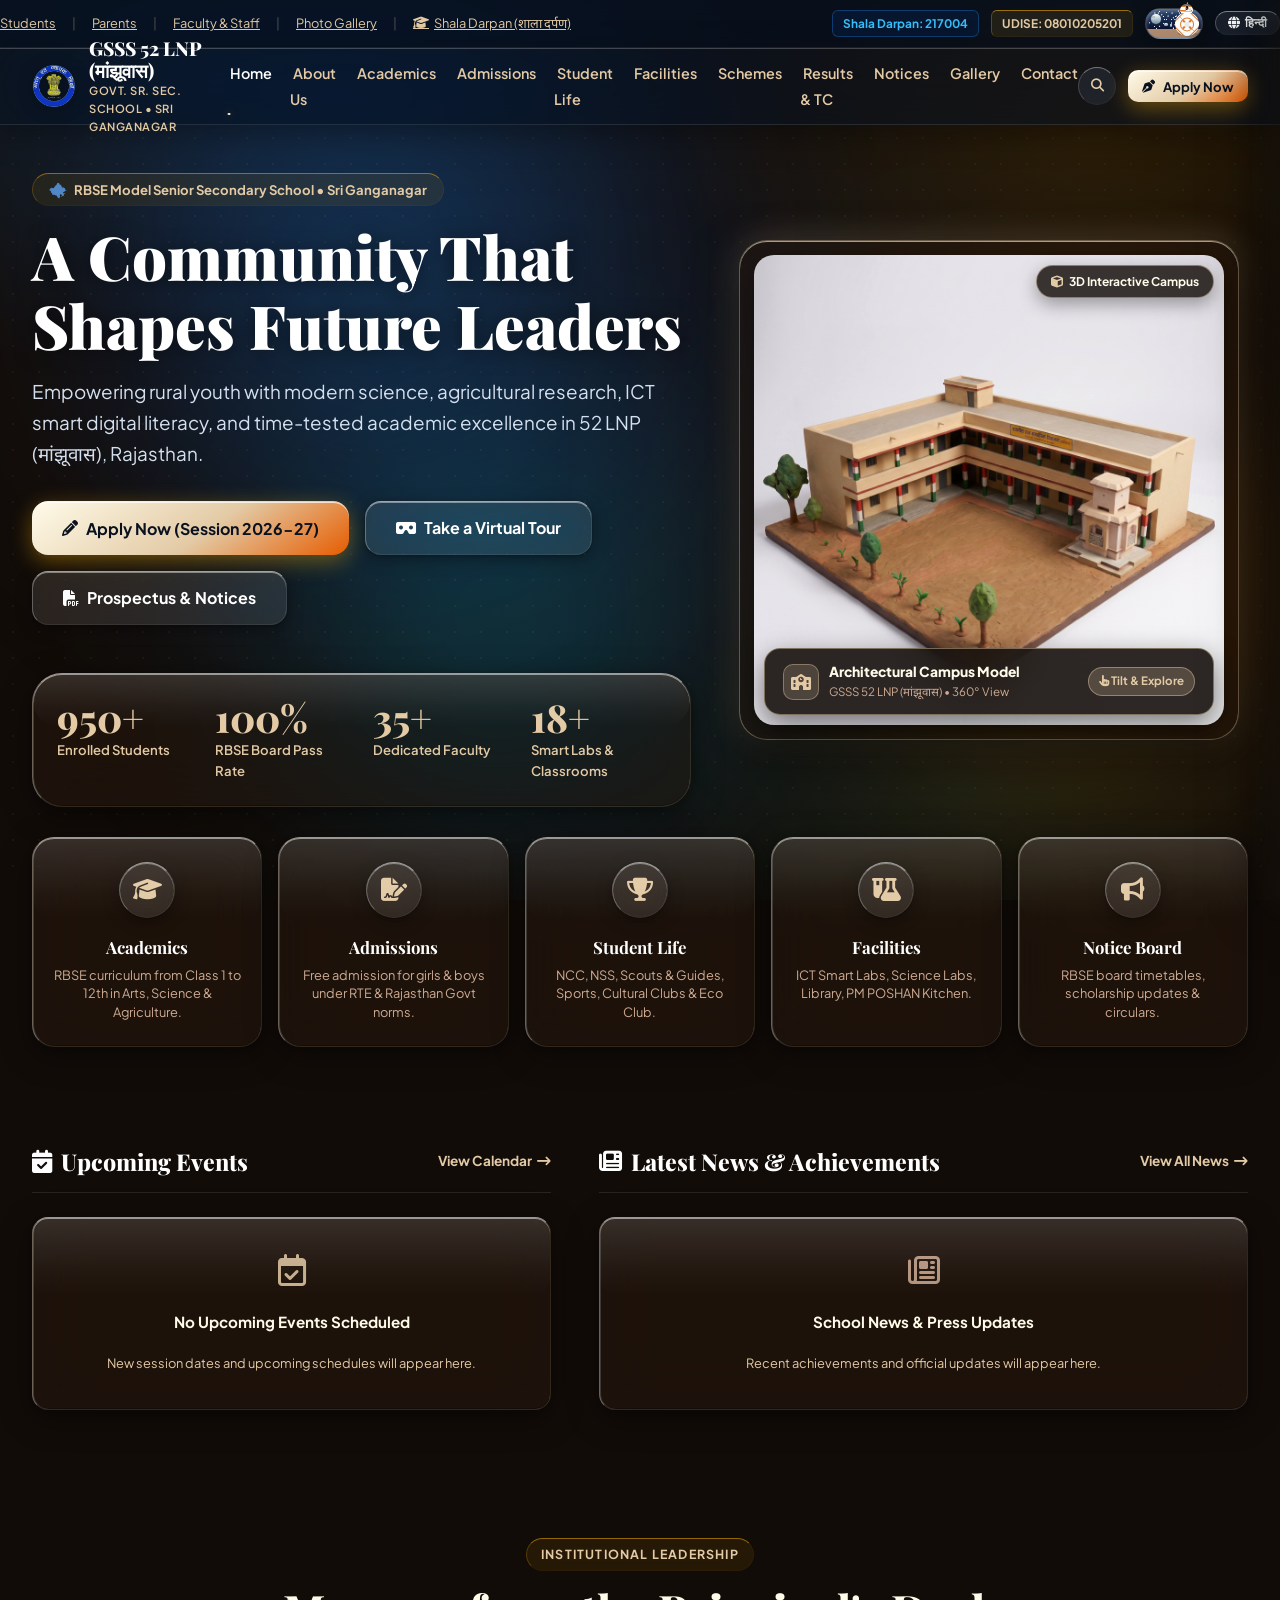
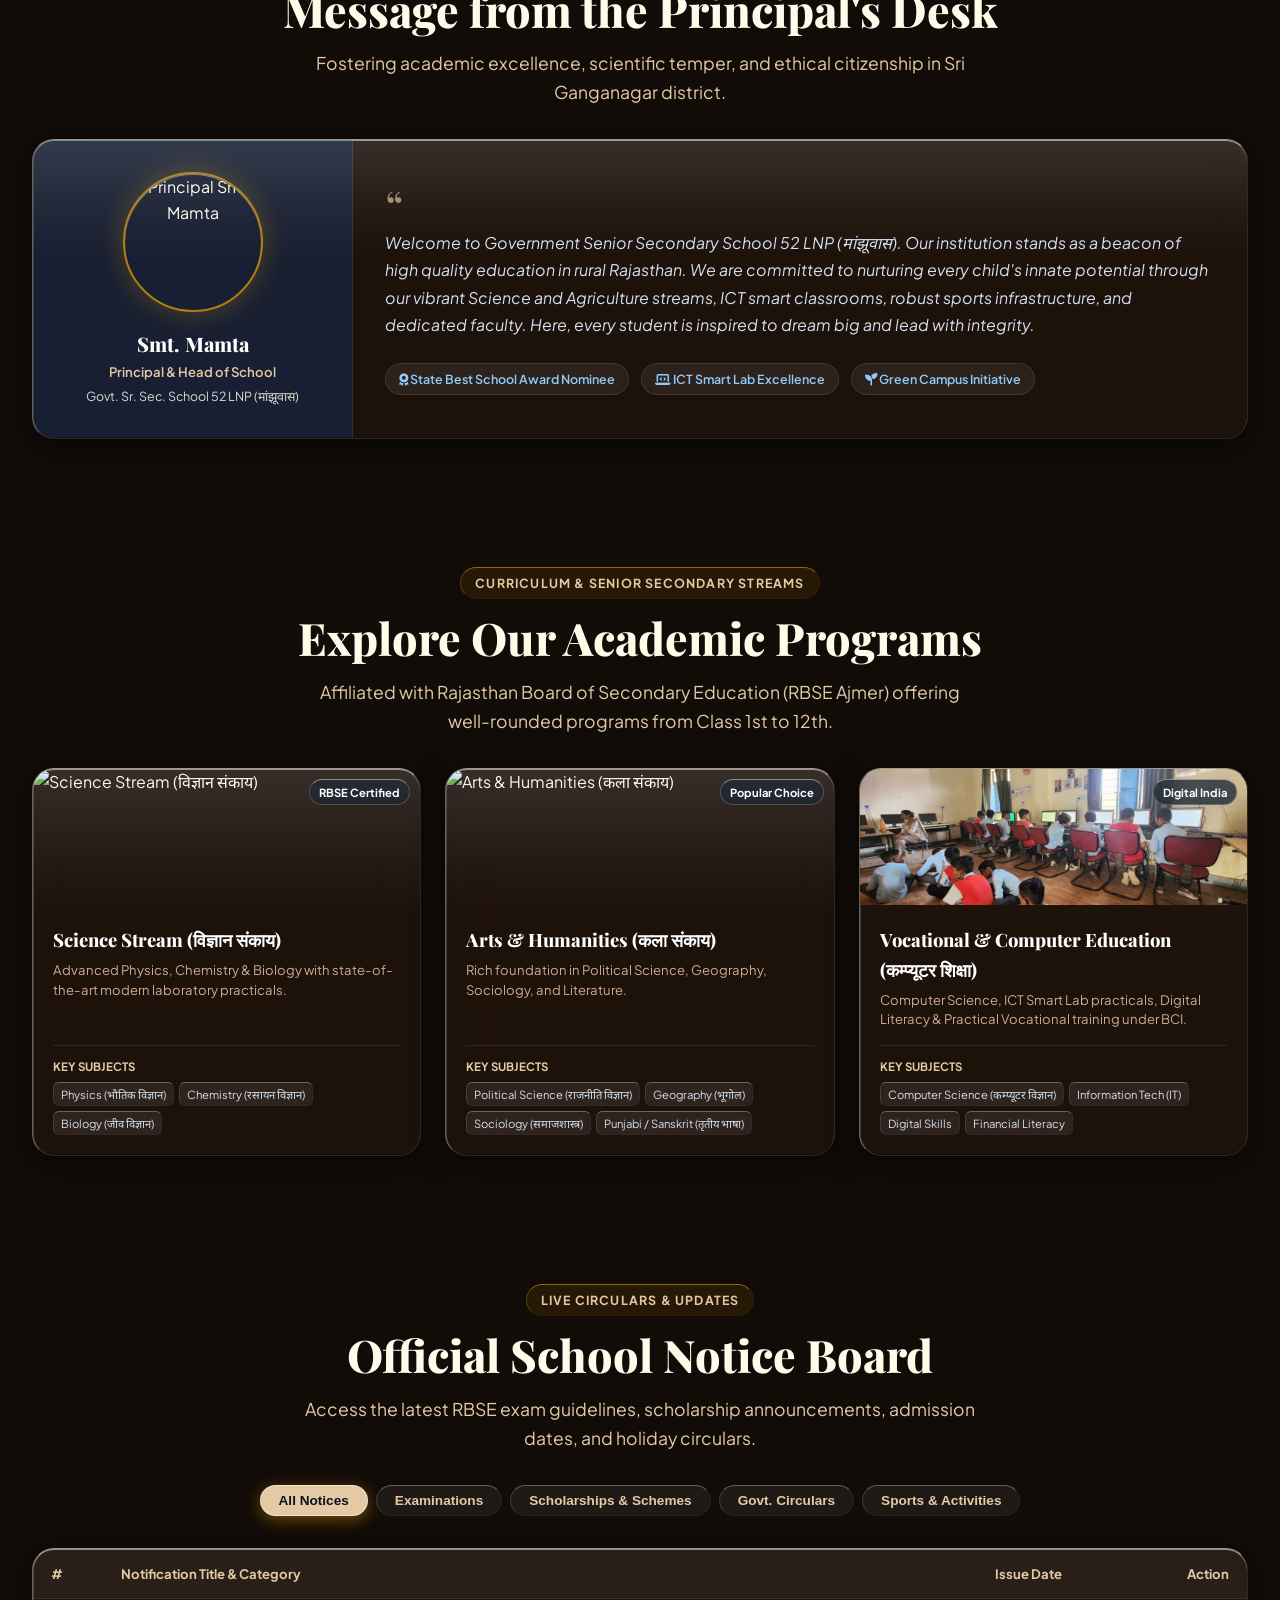
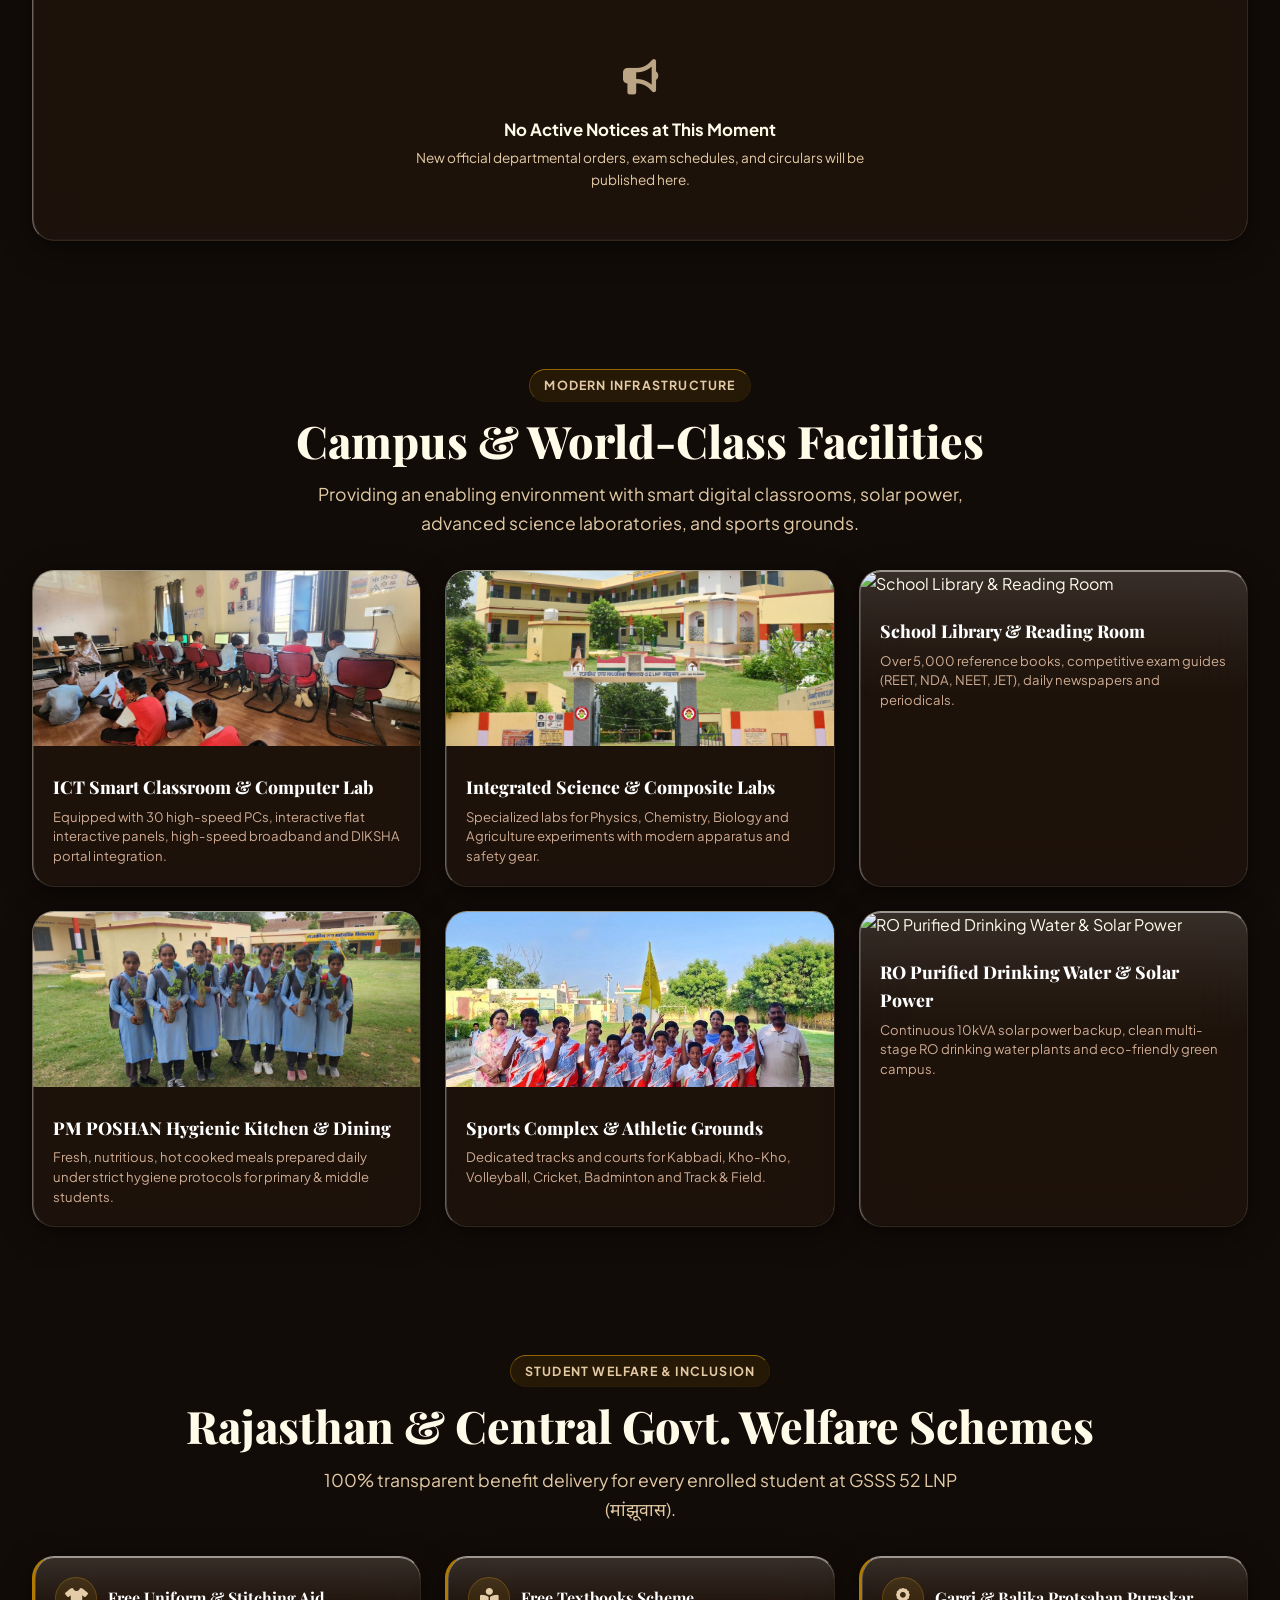
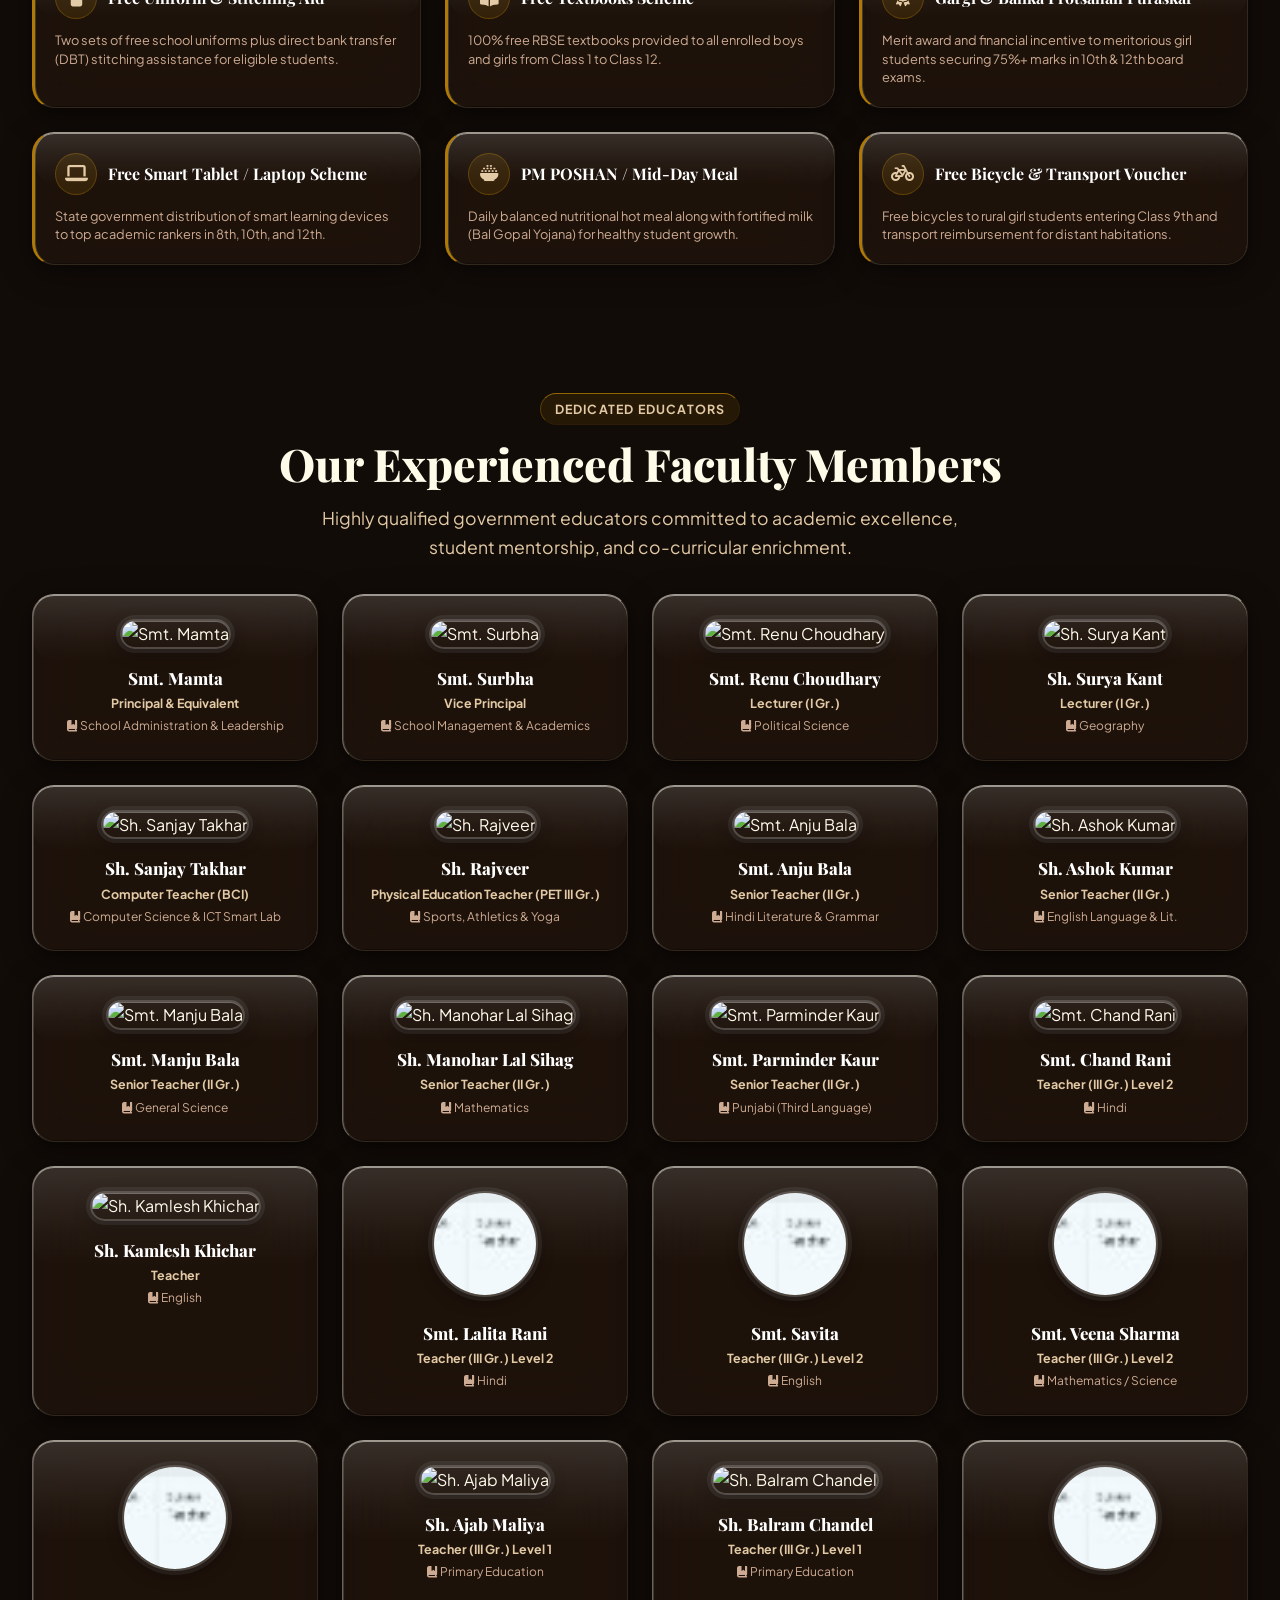
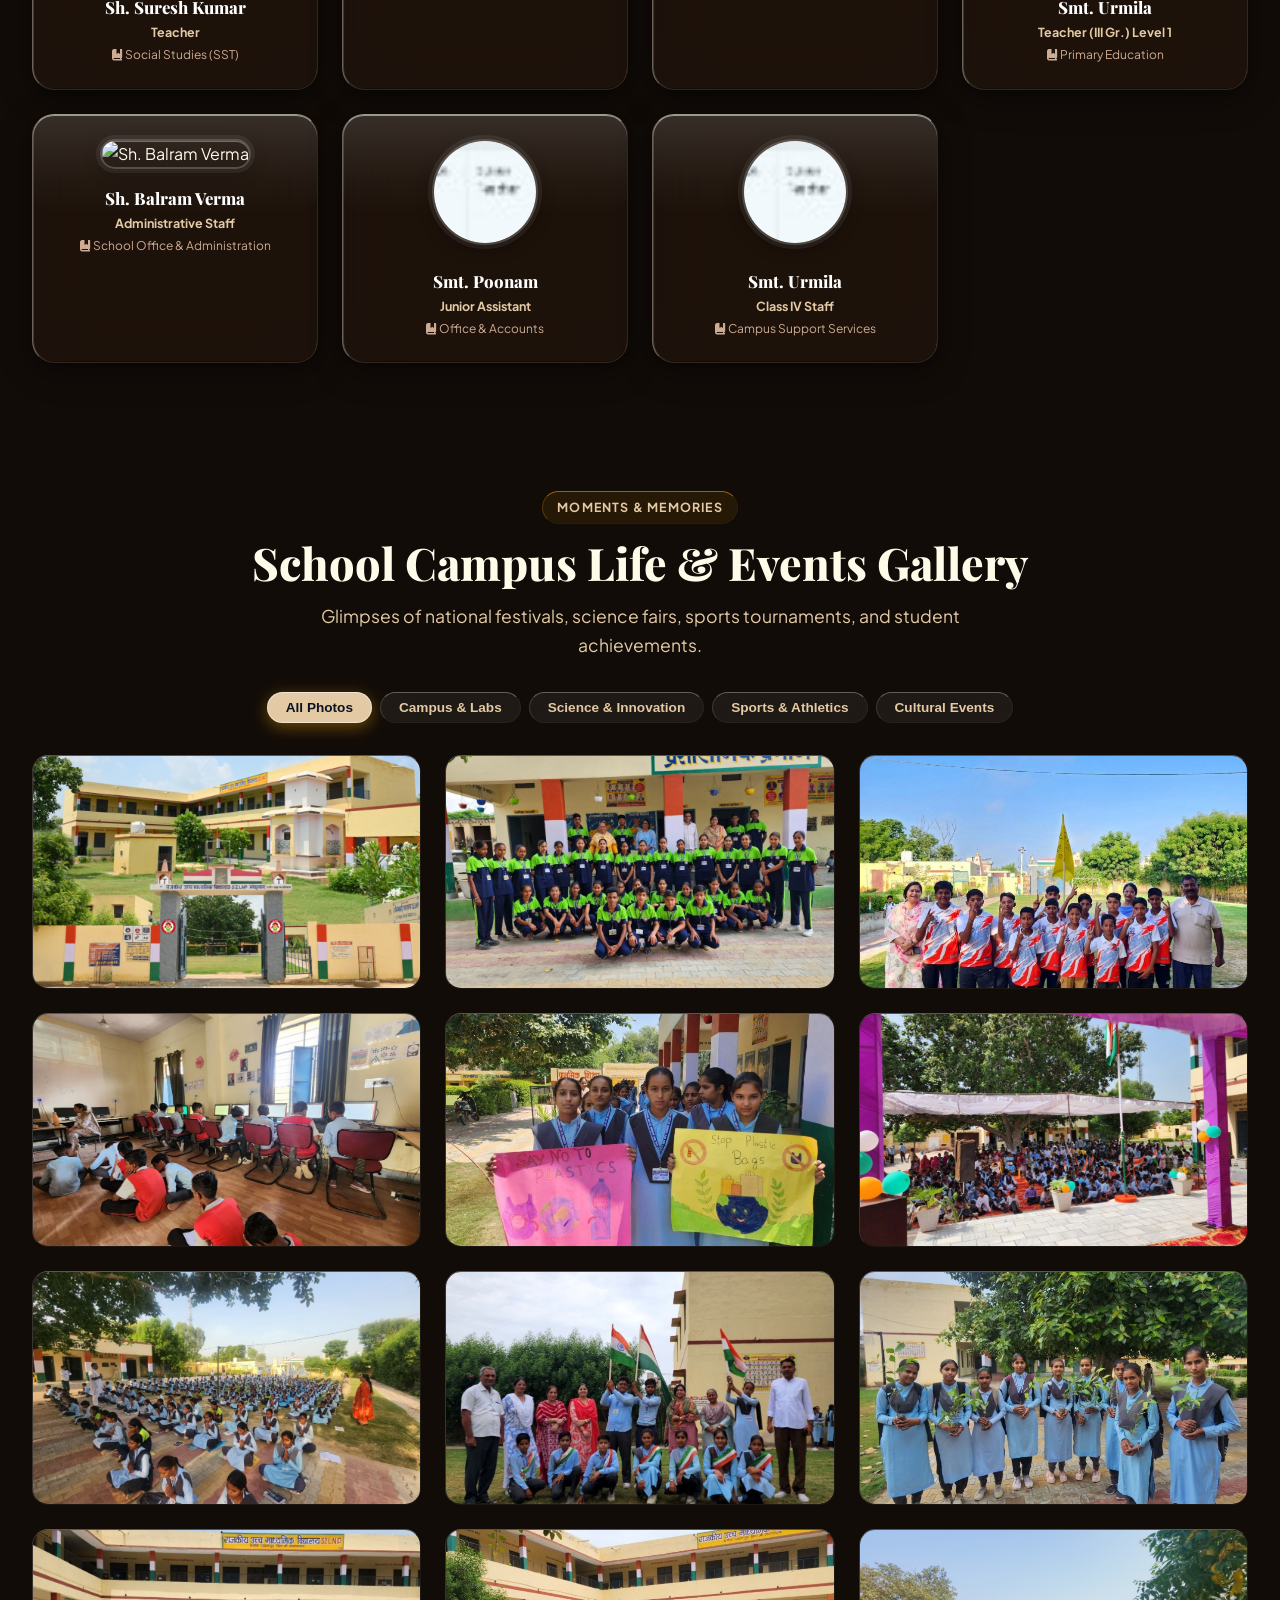
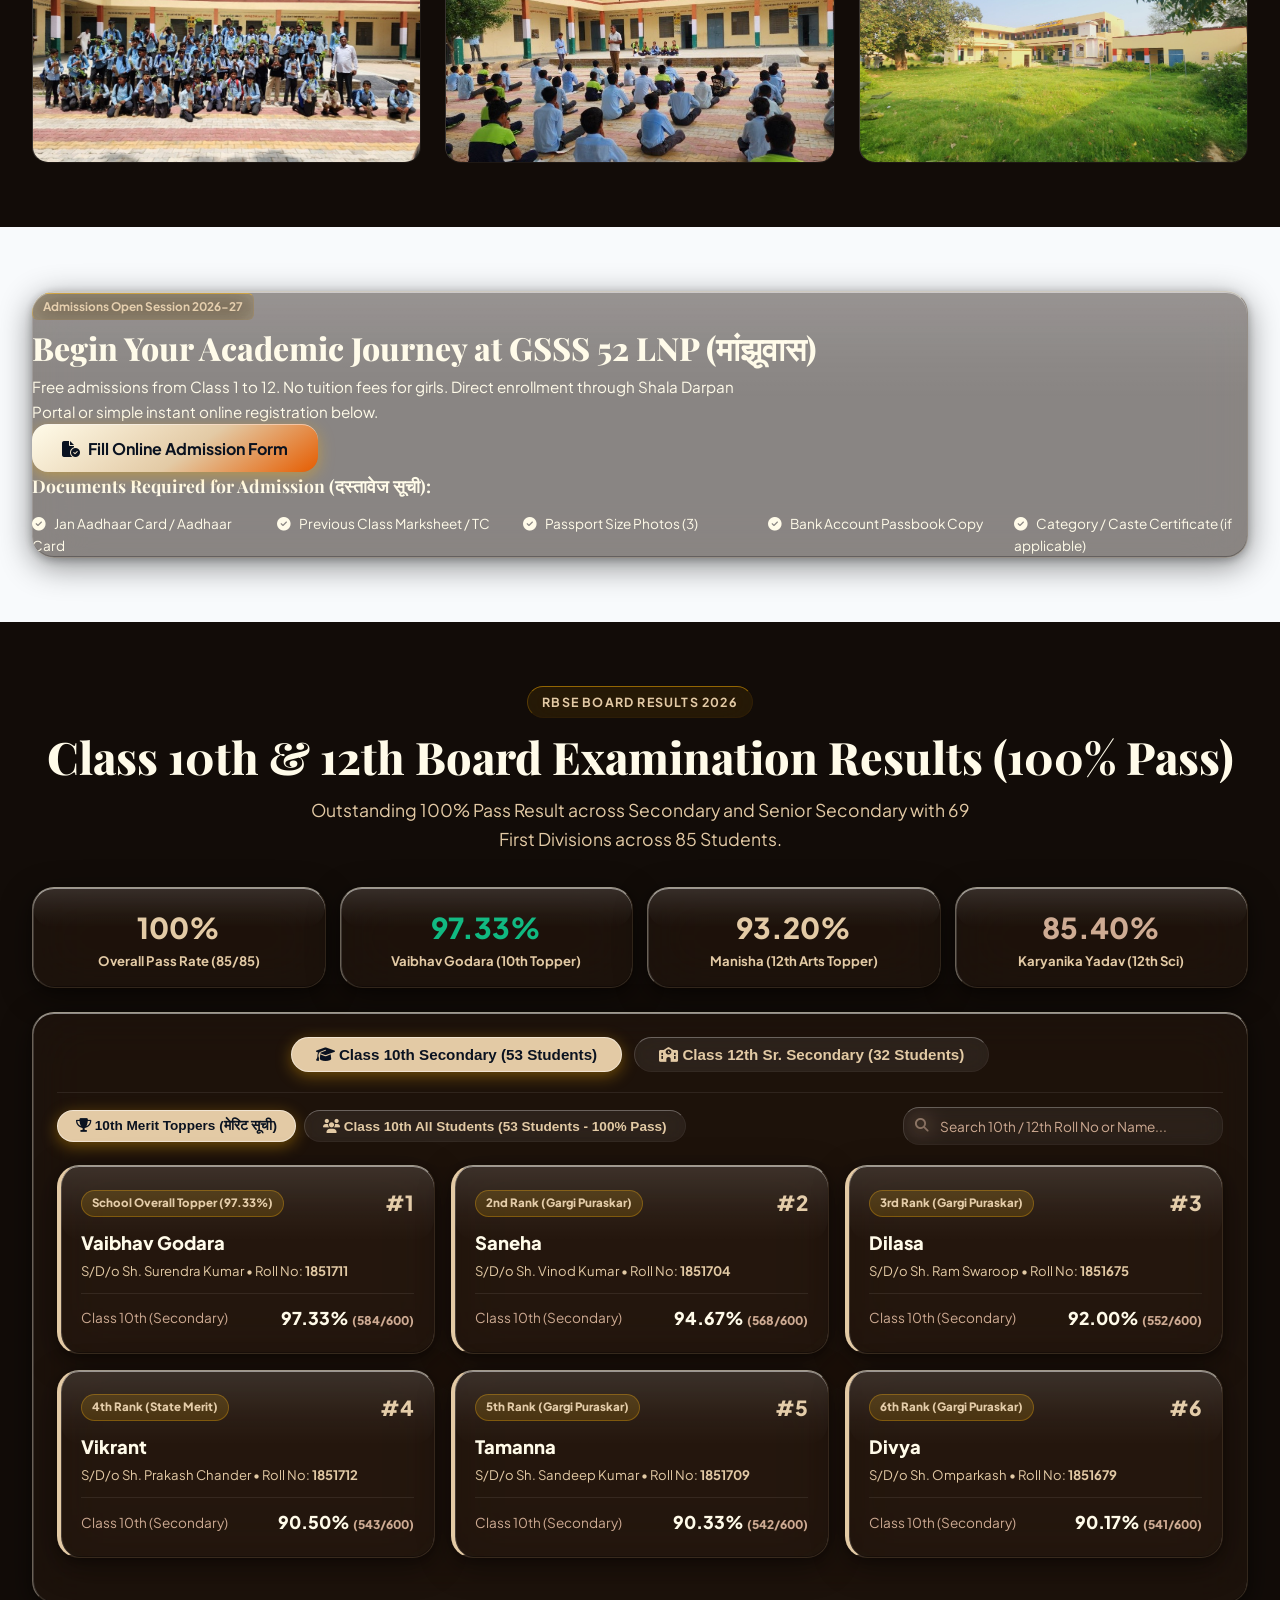
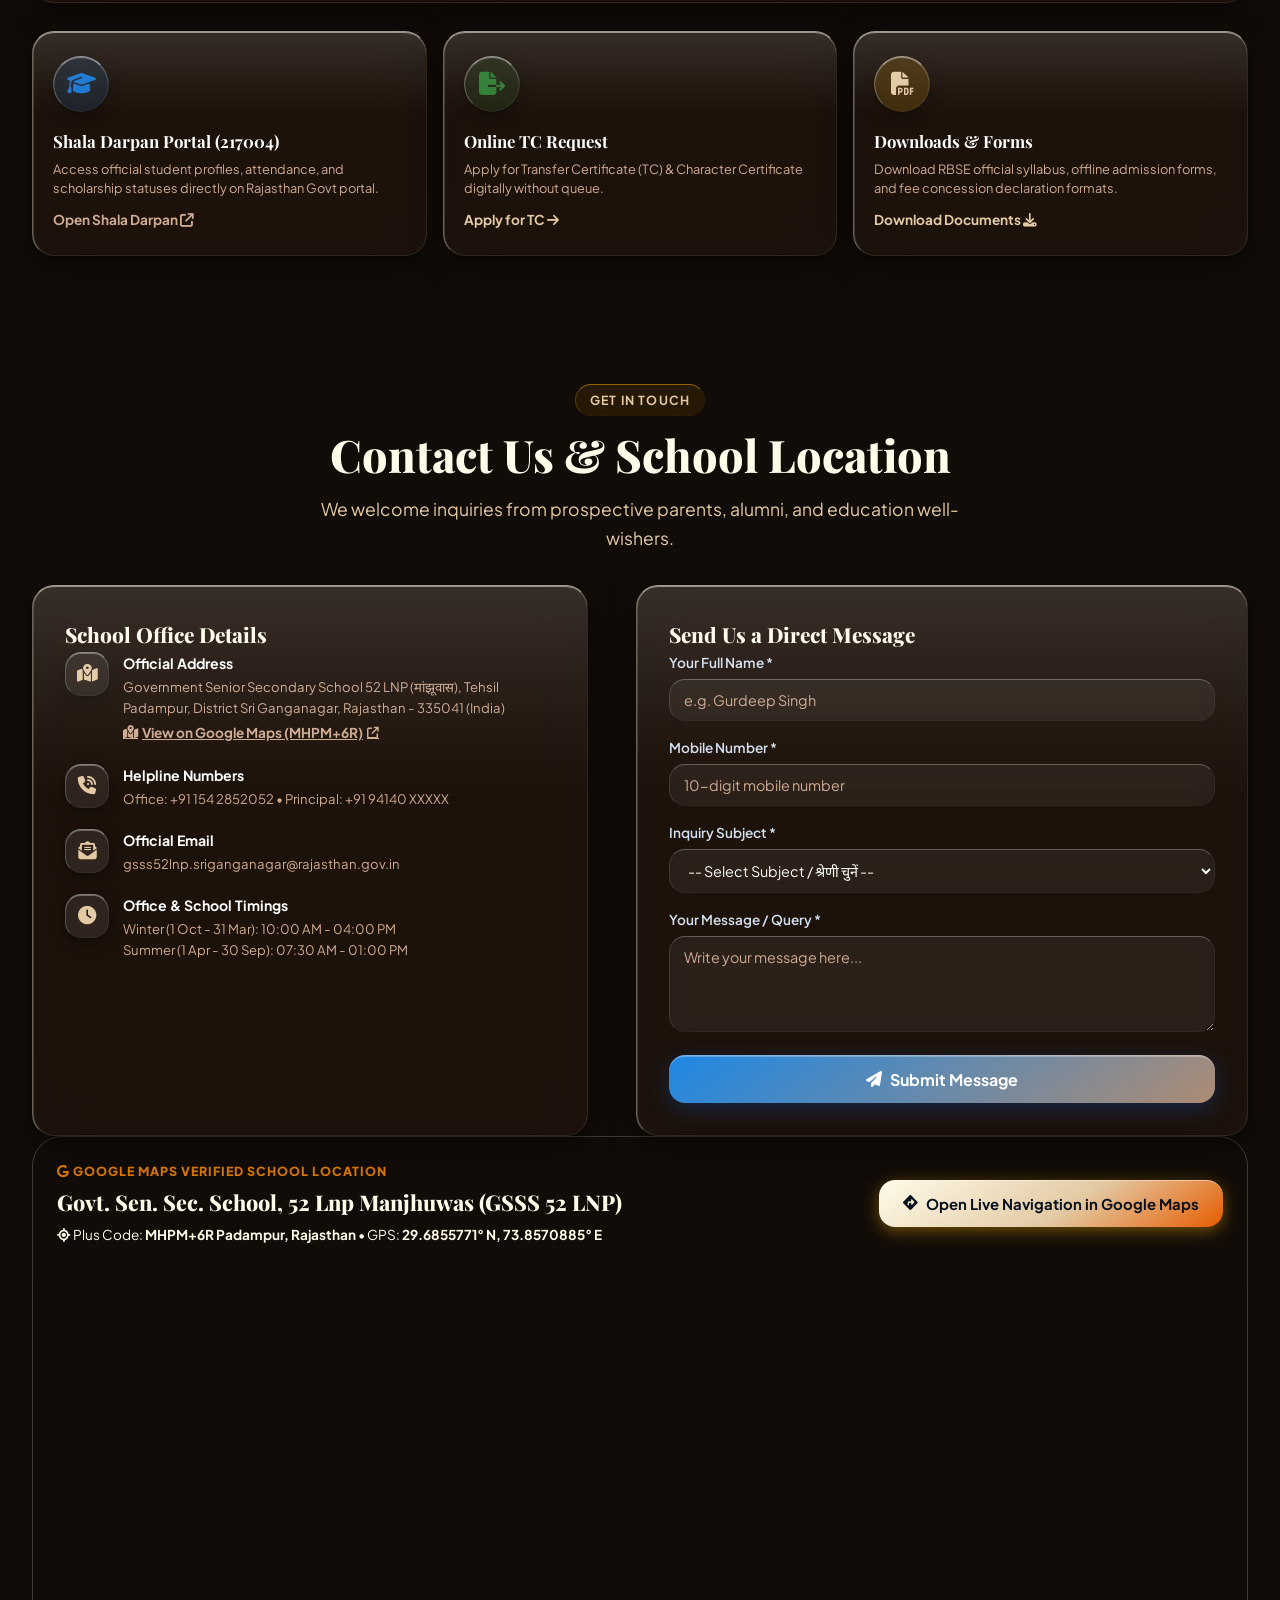
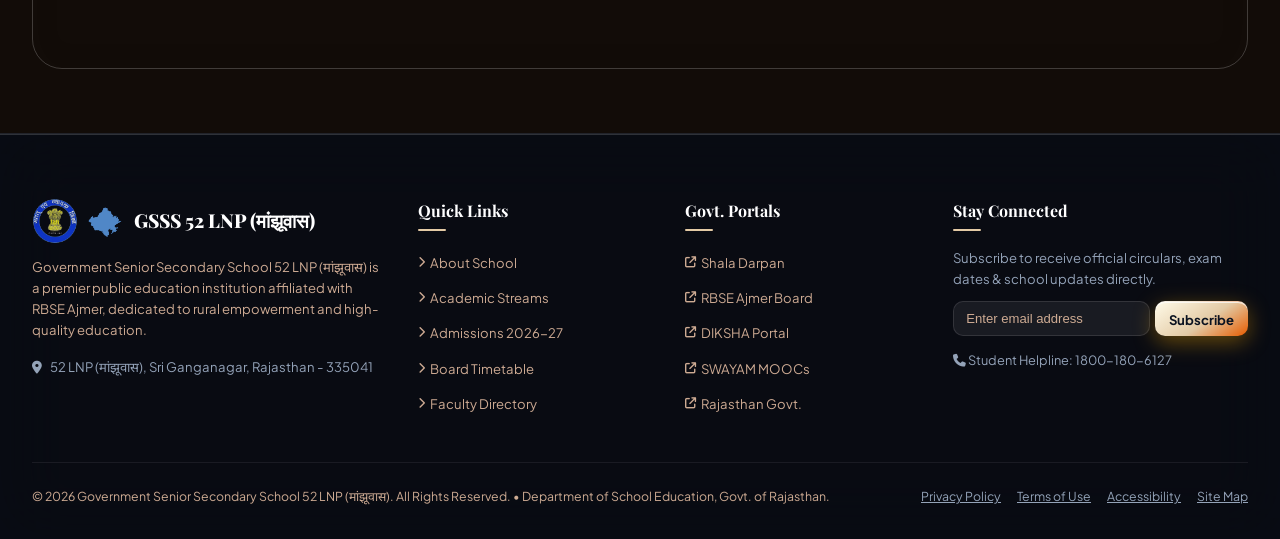
==== index.html @ 280670d8 "Fix mobile drawer menu: add full Apple liquid glass styling, icons for every section, smooth slide-o" ====
<!DOCTYPE html>
<html lang="en">
<head>
  <meta charset="UTF-8">
  <meta name="viewport" content="width=device-width, initial-scale=1.0, viewport-fit=cover">
  <meta name="theme-color" content="#07111F">
  <meta name="mobile-web-app-capable" content="yes">
  <meta name="apple-mobile-web-app-capable" content="yes">
  <meta name="apple-mobile-web-app-status-bar-style" content="black-translucent">
  <meta name="apple-mobile-web-app-title" content="GSSS 52 LNP">

  <title>Government Senior Secondary School 52 LNP (मांझूवास) | राजकीय उच्च माध्यमिक विद्यालय 52 एलएनपी</title>
  <meta name="description" content="Official Web Portal of Government Senior Secondary School (GSSS) 52 LNP (मांझूवास), Sri Ganganagar, Rajasthan. Affiliated with RBSE Ajmer. UDISE: 08010205201.">
  <meta name="theme-color" content="#0D47A1">
  <link rel="icon" type="image/png" href="assets/logo.png">

  <!-- Google Fonts: Playfair Display (Serif Headings), Inter, Cinzel & Noto Sans Devanagari -->
  <link rel="preconnect" href="https://fonts.googleapis.com">
  <link rel="preconnect" href="https://fonts.gstatic.com" crossorigin>
  <link href="https://fonts.googleapis.com/css2?family=Cinzel:wght@700;800;900&family=Inter:wght@400;500;600;700;800&family=Noto+Sans+Devanagari:wght@400;500;600;700;800&family=Playfair+Display:ital,wght@0,600;0,700;0,800;0,900;1,600&family=Plus+Jakarta+Sans:wght@500;600;700;800&display=swap" rel="stylesheet">

  <!-- FontAwesome Icons 6 -->
  <link rel="stylesheet" href="https://cdnjs.cloudflare.com/ajax/libs/font-awesome/6.5.1/css/all.min.css" integrity="sha512-DTOQO9RWCH3ppGqcWaEA1BIZOC6xxalwEsw9c2QQeAIftl+Vegovlnee1c9QX4TctnWMn13TZye+giMm8e2LwA==" crossorigin="anonymous" referrerpolicy="no-referrer" />

  <!-- Custom Stylesheet -->
  <link rel="stylesheet" href="css/styles.css">
</head>
<body>
  <!-- =========================================================================
       GLOBAL LIQUID GLOWING ORBS (Background Ambient Flow)
       ========================================================================= -->
  <div class="global-liquid-orbs">
    <div class="orb orb-primary"></div>
    <div class="orb orb-gold"></div>
    <div class="orb orb-emerald"></div>
  </div>

  <!-- =========================================================================
       0. PAGE PRELOADER (Uiverse.io by Nawsome)
       ========================================================================= -->
  <div class="preloader-overlay" id="pagePreloader">
    <svg class="pl" viewBox="0 0 160 160" width="160px" height="160px" xmlns="http://www.w3.org/2000/svg">
      <defs>
        <linearGradient id="pl-grad" x1="0" y1="0" x2="0" y2="1">
          <stop offset="0%" stop-color="#0D47A1" />
          <stop offset="100%" stop-color="#FFB300" />
        </linearGradient>
        <mask id="pl-mask">
          <rect x="0" y="0" width="160" height="160" fill="url(#pl-grad)" />
        </mask>
      </defs>
      <g fill="none" stroke-linecap="round" stroke-width="16">
        <g class="pl__ring-rotate">
          <circle class="pl__ring-stroke" cx="80" cy="80" r="72" stroke="#1565C0" stroke-dasharray="452.39 452.39" stroke-dashoffset="452" transform="rotate(-45,80,80)" />
        </g>
        <g stroke="#FFB300" mask="url(#pl-mask)">
          <circle class="pl__ring-stroke" cx="80" cy="80" r="72" stroke-dasharray="452.39 452.39" stroke-dashoffset="452" transform="rotate(-45,80,80)" />
        </g>
        <g class="pl__arrows" stroke="#FFD54F">
          <polyline points="24 80,40 80,40 64" />
          <polyline points="136 80,120 80,120 96" />
        </g>
        <g class="pl__ticks" stroke="#90CAF9" stroke-dasharray="12 12" stroke-dashoffset="-12">
          <line class="pl__tick" x1="80" y1="16" x2="80" y2="28" />
          <line class="pl__tick" x1="125.25" y1="34.75" x2="116.76" y2="43.24" />
          <line class="pl__tick" x1="144" y1="80" x2="132" y2="80" />
          <line class="pl__tick" x1="125.25" y1="125.25" x2="116.76" y2="116.76" />
          <line class="pl__tick" x1="80" y1="144" x2="80" y2="132" />
          <line class="pl__tick" x1="34.75" y1="125.25" x2="43.24" y2="116.76" />
          <line class="pl__tick" x1="16" y1="80" x2="28" y2="80" />
          <line class="pl__tick" x1="34.75" y1="34.75" x2="43.24" y2="43.24" />
        </g>
      </g>
    </svg>
    <div class="preloader-brand">
      <div class="preloader-title">Govt. Sr. Sec. School 52 LNP (मांझूवास)</div>
      <div class="preloader-subtitle">Inspire • Learn • Lead</div>
    </div>
  </div>


  <!-- =========================================================================
       1. TOP UTILITY BAR (Bilingual & Portals)
       ========================================================================= -->
  <header class="top-bar">
    <div class="container top-bar-inner">
      <div class="top-bar-links">
        <a href="#students" class="top-bar-link" data-i18n-en="Students" data-i18n-hi="विद्यार्थी">Students</a>
        <span style="opacity: 0.3;">|</span>
        <a href="#parents" class="top-bar-link" data-i18n-en="Parents" data-i18n-hi="अभिभावक">Parents</a>
        <span style="opacity: 0.3;">|</span>
        <a href="#faculty" class="top-bar-link" data-i18n-en="Faculty & Staff" data-i18n-hi="स्टाफ">Faculty & Staff</a>
        <span style="opacity: 0.3;">|</span>
        <a href="#gallery" class="top-bar-link" data-i18n-en="Photo Gallery" data-i18n-hi="गैलरी">Gallery</a>
        <span style="opacity: 0.3;">|</span>
        <a href="https://rajshaladarpan.rajasthan.gov.in" target="_blank" rel="noopener" class="top-bar-link" style="color: var(--color-accent);">
          <i class="fa-solid fa-graduation-cap"></i> Shala Darpan (शाला दर्पण)
        </a>
      </div>
      <div class="top-bar-right">
        <span class="badge-udise" style="background: rgba(13,71,161,0.15); border-color: rgba(25,118,210,0.4); color: #38BDF8;">Shala Darpan: 217004</span>
        <span class="badge-udise">UDISE: 08010205201</span>
                <!-- BB-8 Theme Toggle (Uiverse RTX Remastered) -->
        <label class="bb8-toggle" style="--toggle-size: 5.5px; vertical-align: middle;" title="BB-8 Theme Switcher (Day / Night)">
          <input class="bb8-toggle__checkbox" type="checkbox" id="themeToggleSwitch">
          <div class="bb8-toggle__container">
            <div class="bb8-toggle__scenery">
              <div class="bb8-toggle__star"></div>
              <div class="bb8-toggle__star"></div>
              <div class="bb8-toggle__star"></div>
              <div class="bb8-toggle__star"></div>
              <div class="bb8-toggle__star"></div>
              <div class="bb8-toggle__star"></div>
              <div class="bb8-toggle__star"></div>
              <div class="tatto-1"></div>
              <div class="tatto-2"></div>
              <div class="gomrassen"></div>
              <div class="hermes"></div>
              <div class="chenini"></div>
              <div class="bb8-toggle__cloud"></div>
              <div class="bb8-toggle__cloud"></div>
              <div class="bb8-toggle__cloud"></div>
            </div>
            <div class="bb8">
              <div class="bb8__head-container">
                <div class="bb8__antenna"></div>
                <div class="bb8__antenna"></div>
                <div class="bb8__head"></div>
              </div>
              <div class="bb8__body"></div>
            </div>
            <div class="artificial__hidden">
              <div class="bb8__shadow"></div>
            </div>
          </div>
        </label>
        <button id="langToggleBtn" class="lang-btn" title="Toggle Language (English / हिन्दी)">
          <i class="fa-solid fa-globe"></i>
          <span id="langToggleText">हिन्दी</span>
        </button>
      </div>
    </div>
  </header>

  <!-- =========================================================================
       2. MAIN NAVBAR (Logo, Navigation & CTA)
       ========================================================================= -->
  <nav class="main-navbar" id="mainNavbar">
    <div class="container navbar-inner">
      <!-- Brand Crest & Name -->
      <a href="#" class="brand-container">
        <img src="assets/logo.png" alt="Education Department Rajasthan Emblem" class="brand-logo" style="width: 44px; height: 44px; object-fit: contain; filter: drop-shadow(0 2px 8px rgba(0,0,0,0.3));">
        <div class="brand-text">
          <h1 data-i18n-en="GSSS 52 LNP (मांझूवास)" data-i18n-hi="रा.उ.मा.वि. 52 एलएनपी">GSSS 52 LNP (मांझूवास)</h1>
          <p data-i18n-en="Govt. Sr. Sec. School • Sri Ganganagar" data-i18n-hi="राजकीय उच्च माध्यमिक विद्यालय • श्रीगंगानगर">Govt. Sr. Sec. School • Sri Ganganagar</p>
        </div>
      </a>

      <!-- Desktop Nav Menu -->
      <ul class="nav-menu">
        <li><a href="#home" class="nav-link active" data-i18n-en="Home" data-i18n-hi="मुख्य पृष्ठ">Home</a></li>
        <li><a href="#about" class="nav-link" data-i18n-en="About Us" data-i18n-hi="परिचय">About Us</a></li>
        <li><a href="#academics" class="nav-link" data-i18n-en="Academics" data-i18n-hi="अकादमिक">Academics</a></li>
        <li><a href="#admissions" class="nav-link" data-i18n-en="Admissions" data-i18n-hi="प्रवेश">Admissions</a></li>
        <li><a href="#student-life" class="nav-link" data-i18n-en="Student Life" data-i18n-hi="विद्यार्थी जीवन">Student Life</a></li>
        <li><a href="#facilities" class="nav-link" data-i18n-en="Facilities" data-i18n-hi="सुविधाएं">Facilities</a></li>
        <li><a href="#schemes" class="nav-link" data-i18n-en="Schemes" data-i18n-hi="योजनाएं">Schemes</a></li>
        <li><a href="#results" class="nav-link" data-i18n-en="Results & TC" data-i18n-hi="परिणाम व टीसी">Results & TC</a></li>
        <li><a href="#notices" class="nav-link" data-i18n-en="Notices" data-i18n-hi="सूचनाएं">Notices</a></li>
        <li><a href="#gallery" class="nav-link" data-i18n-en="Gallery" data-i18n-hi="गैलरी">Gallery</a></li>
        <li><a href="#contact" class="nav-link" data-i18n-en="Contact" data-i18n-hi="संपर्क">Contact</a></li>
      </ul>

      <!-- Action Buttons -->
      <div class="nav-actions">
        <button id="searchTriggerBtn" class="search-trigger-btn" title="Search School Portal" aria-label="Search">
          <i class="fa-solid fa-magnifying-glass"></i>
        </button>
        <button class="btn btn-primary btn-sm open-admission-modal">
          <i class="fa-solid fa-pen-nib"></i>
          <span data-i18n-en="Apply Now" data-i18n-hi="ऑनलाइन प्रवेश">Apply Now</span>
        </button>
        <button class="mobile-toggle-btn" id="mobileMenuToggle" aria-label="Open Navigation Menu">
          <span></span>
          <span></span>
          <span></span>
        </button>
      </div>
    </div>
  </nav>

  <!-- Mobile Drawer -->
  <div class="mobile-drawer-overlay" id="mobileDrawerOverlay"></div>
  <aside class="mobile-drawer" id="mobileDrawer" aria-label="Mobile Navigation Menu">
    <div class="drawer-header">
      <div style="display: flex; align-items: center; gap: 10px;">
        <img src="assets/logo.png" alt="Education Department Rajasthan Emblem" style="width: 36px; height: 36px; object-fit: contain;">
        <div>
          <div style="font-weight: 800; font-size: 0.96rem; color: var(--color-primary-dark);" data-i18n-en="GSSS 52 LNP" data-i18n-hi="रा.उ.मा.वि. 52 एलएनपी">GSSS 52 LNP</div>
          <div style="font-size: 0.72rem; color: var(--brand-sky);" data-i18n-en="Model Sr. Sec. School" data-i18n-hi="मॉडल उच्च माध्यमिक विद्यालय">Model Sr. Sec. School</div>
        </div>
      </div>
      <button class="drawer-close-btn" id="closeDrawerBtn" aria-label="Close Drawer Menu">&times;</button>
    </div>

    <div class="drawer-menu">
      <a href="#home" class="drawer-link active">
        <i class="fa-solid fa-house"></i>
        <span data-i18n-en="Home" data-i18n-hi="मुख्य पृष्ठ">Home</span>
      </a>
      <a href="#about" class="drawer-link">
        <i class="fa-solid fa-school"></i>
        <span data-i18n-en="About School" data-i18n-hi="विद्यालय परिचय">About School</span>
      </a>
      <a href="#academics" class="drawer-link">
        <i class="fa-solid fa-graduation-cap"></i>
        <span data-i18n-en="Academics & Streams" data-i18n-hi="शैक्षणिक संकाय">Academics & Streams</span>
      </a>
      <a href="#admissions" class="drawer-link">
        <i class="fa-solid fa-file-signature"></i>
        <span data-i18n-en="Admissions 2026-27" data-i18n-hi="प्रवेश 2026-27">Admissions 2026-27</span>
      </a>
      <a href="#results" class="drawer-link">
        <i class="fa-solid fa-trophy"></i>
        <span data-i18n-en="10th & 12th Results" data-i18n-hi="10वीं व 12वीं परीक्षा परिणाम">10th & 12th Results</span>
      </a>
      <a href="#student-life" class="drawer-link">
        <i class="fa-solid fa-medal"></i>
        <span data-i18n-en="Student Life & Events" data-i18n-hi="खेलकूद व गतिविधियां">Student Life & Events</span>
      </a>
      <a href="#facilities" class="drawer-link">
        <i class="fa-solid fa-microchip"></i>
        <span data-i18n-en="Campus & Smart Labs" data-i18n-hi="परिसर व स्मार्ट लैब">Campus & Smart Labs</span>
      </a>
      <a href="#schemes" class="drawer-link">
        <i class="fa-solid fa-hands-holding-child"></i>
        <span data-i18n-en="Govt. Schemes & Welfare" data-i18n-hi="सरकारी योजनाएं">Govt. Schemes & Welfare</span>
      </a>
      <a href="#faculty" class="drawer-link">
        <i class="fa-solid fa-chalkboard-user"></i>
        <span data-i18n-en="Faculty Directory" data-i18n-hi="शिक्षक वृन्द">Faculty Directory</span>
      </a>
      <a href="#notices" class="drawer-link">
        <i class="fa-solid fa-bullhorn"></i>
        <span data-i18n-en="Notice Board & Circulars" data-i18n-hi="सूचना पट्ट">Notice Board & Circulars</span>
      </a>
      <a href="#gallery" class="drawer-link">
        <i class="fa-solid fa-images"></i>
        <span data-i18n-en="Photo Gallery" data-i18n-hi="छायाचित्र गैलरी">Photo Gallery</span>
      </a>
      <a href="#contact" class="drawer-link">
        <i class="fa-solid fa-map-location-dot"></i>
        <span data-i18n-en="Contact & Location" data-i18n-hi="संपर्क व पता">Contact & Location</span>
      </a>

      <div style="margin-top: 14px;">
        <button class="btn btn-primary w-100 open-admission-modal" style="width: 100%; box-shadow: 0 4px 16px rgba(173,139,115,0.4);">
          <i class="fa-solid fa-pencil me-1"></i>
          <span data-i18n-en="Online Admission Form" data-i18n-hi="ऑनलाइन प्रवेश फॉर्म">Online Admission Form</span>
        </button>
      </div>
    </div>

    <div class="drawer-footer">
      <div style="display: flex; gap: 8px;">
        <a href="tel:+911542852052" class="btn btn-secondary btn-sm" style="flex: 1; text-decoration: none;">
          <i class="fa-solid fa-phone me-1"></i> Call Office
        </a>
        <a href="https://rajshaladarpan.rajasthan.gov.in" target="_blank" rel="noopener" class="btn btn-secondary btn-sm" style="flex: 1; text-decoration: none;">
          <i class="fa-solid fa-graduation-cap me-1"></i> Shala Darpan
        </a>
      </div>
      <div style="font-size: 0.74rem; text-align: center; color: var(--text-muted);">
        Shala Darpan: <strong>217004</strong> • UDISE: <strong>08010205201</strong>
      </div>
    </div>
  </aside>

  <!-- =========================================================================
       3. HERO SECTION (Figma Style Hero Banner)
       ========================================================================= -->
  <section class="hero-section" id="home">
    <div class="hero-pattern"></div>
    <!-- Liquid Glass Floating Background Orbs -->
    <div class="liquid-orb-container">
      <div class="liquid-orb liquid-orb-1"></div>
      <div class="liquid-orb liquid-orb-2"></div>
      <div class="liquid-orb liquid-orb-3"></div>
    </div>

    <div class="container">
      <div class="hero-layout-grid">
        <!-- Left Column: Content & Actions -->
        <div class="hero-content">
          <div class="hero-badge liquid-glass">
            <img src="assets/rajasthan-map.png" alt="Rajasthan State" style="width: 18px; height: 18px; object-fit: contain; vertical-align: middle;">
            <span data-i18n-en="RBSE Model Senior Secondary School • Sri Ganganagar" data-i18n-hi="आरबीएसई मान्यता प्राप्त उत्कृष्ट आदर्श विद्यालय • श्रीगंगानगर">RBSE Model Senior Secondary School • Sri Ganganagar</span>
          </div>

          <h2 class="hero-title" data-i18n-en="A Community That Shapes Future Leaders" data-i18n-hi="भविष्य के निर्माताओं और राष्ट्र नायकों का निर्माण">
            A Community That Shapes Future Leaders
          </h2>

          <p class="hero-description" data-i18n-en="Empowering rural youth with modern science, agricultural research, ICT smart digital literacy, and time-tested academic excellence in 52 LNP (मांझूवास), Rajasthan." data-i18n-hi="ग्रामीण प्रतिभाओं को आधुनिक विज्ञान, कृषि अनुसंधान, आईसीटी डिजिटल तकनीक और उत्कृष्ट संस्कारों से सशक्त बनाने वाला अग्रणी राजकीय विद्यालय।">
            Empowering rural youth with modern science, agricultural research, ICT smart digital literacy, and time-tested academic excellence in 52 LNP (मांझूवास), Rajasthan.
          </p>

          <div class="hero-cta-group">
            <button class="btn btn-primary btn-lg open-admission-modal">
              <i class="fa-solid fa-pencil"></i>
              <span data-i18n-en="Apply Now (Session 2026-27)" data-i18n-hi="प्रवेश आवेदन 2026-27">Apply Now (Session 2026-27)</span>
            </button>
            <a href="#gallery" class="btn btn-secondary btn-lg">
              <i class="fa-solid fa-vr-cardboard"></i>
              <span data-i18n-en="Take a Virtual Tour" data-i18n-hi="परिसर भ्रमण">Take a Virtual Tour</span>
            </a>
            <a href="#notices" class="btn btn-secondary btn-lg">
              <i class="fa-solid fa-file-pdf"></i>
              <span data-i18n-en="Prospectus & Notices" data-i18n-hi="प्रॉस्पेक्टस व सूचनाएं">Prospectus & Notices</span>
            </a>
          </div>

          <!-- Hero Stats Strip -->
          <div class="stats-strip liquid-glass" id="statsContainer">
            <!-- Dynamically populated via data.js -->
          </div>
        </div>

        <!-- Right Column: 3D School Campus Architectural Model Showcase -->
        <div class="hero-model-container">
          <div class="hero-model-card" id="heroModelCard">
            <div class="model-shine-layer"></div>
            <div class="hero-model-tag">
              <i class="fa-solid fa-cube" style="color: var(--brand-gold);"></i>
              <span data-i18n-en="3D Interactive Campus" data-i18n-hi="3D स्कूल मॉडल">3D Interactive Campus</span>
            </div>
            <img 
              src="assets/images/campus/school-3d-model.jpg" 
              alt="GSSS 52 LNP Campus Architectural 3D Model" 
              class="hero-model-img"
              id="heroModelImg"
            >
            <div class="hero-model-badge">
              <div style="display: flex; align-items: center; gap: 10px;">
                <div style="width: 36px; height: 36px; border-radius: 10px; background: rgba(227,202,165,0.18); border: 1px solid rgba(227,202,165,0.4); display: flex; align-items: center; justify-content: center;">
                  <i class="fa-solid fa-school" style="color: var(--brand-gold); font-size: 1rem;"></i>
                </div>
                <div>
                  <div style="font-weight: 800; font-size: 0.86rem; color: #FFFBE9;" data-i18n-en="Architectural Campus Model" data-i18n-hi="विद्यालय भवन मॉडल">Architectural Campus Model</div>
                  <div style="font-size: 0.72rem; color: var(--brand-sky);" data-i18n-en="GSSS 52 LNP (मांझूवास) • 360° View" data-i18n-hi="रा.उ.मा.वि. 52 एलएनपी (मांझूवास)">GSSS 52 LNP (मांझूवास) • 360° View</div>
                </div>
              </div>
              <span style="font-size: 0.72rem; padding: 4px 10px; border-radius: 9999px; background: rgba(227,202,165,0.22); border: 1px solid rgba(227,202,165,0.45); color: var(--brand-gold); font-weight: 700;">
                <i class="fa-solid fa-hand-pointer me-1"></i> Tilt & Explore
              </span>
            </div>
          </div>
        </div>
      </div>
    </div>
  </section>

  <!-- =========================================================================
       4. QUICK ACCESS ACTION CARDS (Figma 5 Icon Cards)
       ========================================================================= -->
  <section class="quick-access-section">
    <div class="container">
      <div class="quick-cards-grid" id="quickCardsContainer">
        <!-- Dynamically rendered via data.js -->
      </div>
    </div>
  </section>

  <!-- =========================================================================
       5. UPCOMING EVENTS & LATEST NEWS (Figma Split Section)
       ========================================================================= -->
  <section class="events-news-section" id="student-life">
    <div class="container">
      <div class="events-news-grid">
        <!-- Events Column -->
        <div class="events-panel">
          <div class="panel-header">
            <h3 class="panel-title">
              <i class="fa-solid fa-calendar-check" style="color: var(--color-secondary);"></i>
              <span data-i18n-en="Upcoming Events" data-i18n-hi="आगामी कार्यक्रम">Upcoming Events</span>
            </h3>
            <a href="#notices" class="view-all-link">
              <span data-i18n-en="View Calendar" data-i18n-hi="कैलेंडर देखें">View Calendar</span>
              <i class="fa-solid fa-arrow-right-long"></i>
            </a>
          </div>
          <div class="events-list" id="eventsListContainer">
            <!-- Dynamically populated -->
          </div>
        </div>

        <!-- Latest News Column -->
        <div class="news-panel">
          <div class="panel-header">
            <h3 class="panel-title">
              <i class="fa-solid fa-newspaper" style="color: var(--color-primary);"></i>
              <span data-i18n-en="Latest News & Achievements" data-i18n-hi="ताज़ा समाचार व उपलब्धियां">Latest News & Achievements</span>
            </h3>
            <a href="#notices" class="view-all-link">
              <span data-i18n-en="View All News" data-i18n-hi="सभी समाचार">View All News</span>
              <i class="fa-solid fa-arrow-right-long"></i>
            </a>
          </div>
          <div class="news-list" id="newsListContainer">
            <!-- Dynamically populated -->
          </div>
        </div>
      </div>
    </div>
  </section>

  <!-- =========================================================================
       6. PRINCIPAL'S DESK & VISION
       ========================================================================= -->
  <section class="principal-section" id="about">
    <div class="container">
      <div class="text-center" style="margin-bottom: var(--space-8);">
        <div class="section-tag" data-i18n-en="Institutional Leadership" data-i18n-hi="विद्यालय नेतृत्व">Institutional Leadership</div>
        <h2 class="section-title" data-i18n-en="Message from the Principal's Desk" data-i18n-hi="प्रधानाचार्य संदेश">Message from the Principal's Desk</h2>
        <p class="section-subtitle" data-i18n-en="Fostering academic excellence, scientific temper, and ethical citizenship in Sri Ganganagar district." data-i18n-hi="श्रीगंगानगर अंचल में ज्ञान, विज्ञान और सुदृढ़ नैतिक मूल्यों का संवर्धन।">
          Fostering academic excellence, scientific temper, and ethical citizenship in Sri Ganganagar district.
        </p>
      </div>

      <div class="principal-card liquid-glass-card">
        <div class="principal-media">
          <img src="assets/images/faculty/mamta-principal.jpg" alt="Principal Smt. Mamta" class="principal-avatar" style="object-fit: cover; width: 140px; height: 140px;">
          <h3 class="principal-name" data-i18n-en="Smt. Mamta" data-i18n-hi="श्रीमती ममता">Smt. Mamta</h3>
          <div class="principal-title" data-i18n-en="Principal & Head of School" data-i18n-hi="प्रधानाचार्य एवं संस्था प्रधान">Principal & Head of School</div>
          <div style="font-size: 0.78rem; opacity: 0.85; margin-top: 4px;">Govt. Sr. Sec. School 52 LNP (मांझूवास)</div>
        </div>
        <div class="principal-content">
          <div class="quote-mark">“</div>
          <p class="principal-quote" data-i18n-en="Welcome to Government Senior Secondary School 52 LNP (मांझूवास). Our institution stands as a beacon of high quality education in rural Rajasthan. We are committed to nurturing every child's innate potential through our vibrant Science and Agriculture streams, ICT smart classrooms, robust sports infrastructure, and dedicated faculty. Here, every student is inspired to dream big and lead with integrity." data-i18n-hi="राजकीय उच्च माध्यमिक विद्यालय 52 एलएनपी में आपका हार्दिक स्वागत है। हमारा विद्यालय ग्रामीण राजस्थान में गुणवत्तापूर्ण शिक्षा का प्रकाश स्तंभ है। हम विज्ञान, कृषि व कला संकाय, आधुनिक आईसीटी स्मार्ट लैब और समृद्ध खेल परिसर के माध्यम से प्रत्येक छात्र के सर्वांगीण विकास हेतु कृतसंकल्पित हैं। यहाँ प्रत्येक विद्यार्थी को बड़े सपने देखने और राष्ट्र निर्माण में योगदान हेतु प्रेरित किया जाता है।">
            Welcome to Government Senior Secondary School 52 LNP (मांझूवास). Our institution stands as a beacon of high quality education in rural Rajasthan. We are committed to nurturing every child's innate potential through our vibrant Science and Agriculture streams, ICT smart classrooms, robust sports infrastructure, and dedicated faculty. Here, every student is inspired to dream big and lead with integrity.
          </p>
          <div class="principal-credentials">
            <span class="cred-pill"><i class="fa-solid fa-award me-1"></i> State Best School Award Nominee</span>
            <span class="cred-pill"><i class="fa-solid fa-laptop-code me-1"></i> ICT Smart Lab Excellence</span>
            <span class="cred-pill"><i class="fa-solid fa-seedling me-1"></i> Green Campus Initiative</span>
          </div>
        </div>
      </div>
    </div>
  </section>

  <!-- =========================================================================
       7. ACADEMIC STREAMS & PROGRAMS
       ========================================================================= -->
  <section class="academics-section" id="academics">
    <div class="container">
      <div class="text-center">
        <div class="section-tag" data-i18n-en="Curriculum & Senior Secondary Streams" data-i18n-hi="पाठ्यक्रम एवं संकाय">Curriculum & Senior Secondary Streams</div>
        <h2 class="section-title" data-i18n-en="Explore Our Academic Programs" data-i18n-hi="शैक्षणिक संकाय एवं विषय">Explore Our Academic Programs</h2>
        <p class="section-subtitle" data-i18n-en="Affiliated with Rajasthan Board of Secondary Education (RBSE Ajmer) offering well-rounded programs from Class 1st to 12th." data-i18n-hi="माध्यमिक शिक्षा बोर्ड राजस्थान (आरबीएसई अजमेर) से संबद्धता प्राप्त कक्षा 1 से 12वीं तक उत्कृष्ट संकाय।">
          Affiliated with Rajasthan Board of Secondary Education (RBSE Ajmer) offering well-rounded programs from Class 1st to 12th.
        </p>
      </div>

      <div class="streams-grid" id="streamsContainer">
        <!-- Dynamically rendered -->
      </div>
    </div>
  </section>

  <!-- =========================================================================
       8. NOTICE BOARD & CIRCULARS (Live Filterable Feed)
       ========================================================================= -->
  <section class="notice-section" id="notices">
    <div class="container">
      <div class="text-center">
        <div class="section-tag accent" data-i18n-en="Live Circulars & Updates" data-i18n-hi="विभागीय आदेश व सूचनाएं">Live Circulars & Updates</div>
        <h2 class="section-title" data-i18n-en="Official School Notice Board" data-i18n-hi="आधिकारिक सूचना पट्ट">Official School Notice Board</h2>
        <p class="section-subtitle" data-i18n-en="Access the latest RBSE exam guidelines, scholarship announcements, admission dates, and holiday circulars." data-i18n-hi="आरबीएसई परीक्षा दिशा-निर्देश, छात्रवृत्ति फॉर्म, प्रवेश तिथियां और अवकाश सम्बन्धी आधिकारिक सूचनाएं डाउनलोड करें।">
          Access the latest RBSE exam guidelines, scholarship announcements, admission dates, and holiday circulars.
        </p>
      </div>

      <!-- Filter Tabs -->
      <div class="notice-filter-tabs">
        <button class="filter-tab active" data-notice-filter="all" data-i18n-en="All Notices" data-i18n-hi="समस्त सूचनाएं">All Notices</button>
        <button class="filter-tab" data-notice-filter="exams" data-i18n-en="Examinations" data-i18n-hi="परीक्षाएं">Examinations</button>
        <button class="filter-tab" data-notice-filter="schemes" data-i18n-en="Scholarships & Schemes" data-i18n-hi="छात्रवृत्तियां">Scholarships & Schemes</button>
        <button class="filter-tab" data-notice-filter="circulars" data-i18n-en="Govt. Circulars" data-i18n-hi="परिपत्र">Govt. Circulars</button>
        <button class="filter-tab" data-notice-filter="sports" data-i18n-en="Sports & Activities" data-i18n-hi="खेलकूद">Sports & Activities</button>
      </div>

      <!-- Table Container -->
      <div class="notices-table-container">
        <table class="notices-table">
          <thead>
            <tr>
              <th style="width: 70px;">#</th>
              <th data-i18n-en="Notification Title & Category" data-i18n-hi="सूचना शीर्षक व श्रेणी">Notification Title & Category</th>
              <th data-i18n-en="Issue Date" data-i18n-hi="जारी तिथि" style="width: 140px;">Issue Date</th>
              <th data-i18n-en="Action" data-i18n-hi="डाउनलोड" style="width: 130px; text-align: right;">Action</th>
            </tr>
          </thead>
          <tbody id="noticesTableBody">
            <!-- Dynamically populated -->
          </tbody>
        </table>
      </div>
    </div>
  </section>

  <!-- =========================================================================
       9. CAMPUS & FACILITIES
       ========================================================================= -->
  <section class="facilities-section" id="facilities">
    <div class="container">
      <div class="text-center">
        <div class="section-tag" data-i18n-en="Modern Infrastructure" data-i18n-hi="आधुनिक संसाधन">Modern Infrastructure</div>
        <h2 class="section-title" data-i18n-en="Campus & World-Class Facilities" data-i18n-hi="परिसर एवं प्रयोगशाला सुविधाएं">Campus & World-Class Facilities</h2>
        <p class="section-subtitle" data-i18n-en="Providing an enabling environment with smart digital classrooms, solar power, advanced science laboratories, and sports grounds." data-i18n-hi="डिजिटल स्मार्ट क्लासरूम, सौर ऊर्जा बैकअप, सुसज्जित प्रयोगशालाएं और खुले खेल मैदान के साथ अनुकूल वातावरण।">
          Providing an enabling environment with smart digital classrooms, solar power, advanced science laboratories, and sports grounds.
        </p>
      </div>

      <div class="facilities-grid" id="facilitiesContainer">
        <!-- Dynamically rendered -->
      </div>
    </div>
  </section>

  <!-- =========================================================================
       10. GOVERNMENT WELFARE SCHEMES (PM POSHAN, Uniforms, Scholarships)
       ========================================================================= -->
  <section class="schemes-section" id="schemes">
    <div class="container">
      <div class="text-center">
        <div class="section-tag accent" data-i18n-en="Student Welfare & Inclusion" data-i18n-hi="विद्यार्थी कल्याण योजनाएं">Student Welfare & Inclusion</div>
        <h2 class="section-title" data-i18n-en="Rajasthan & Central Govt. Welfare Schemes" data-i18n-hi="राजस्थान सरकार व केंद्र प्रायोजित कल्याणकारी योजनाएं">Rajasthan & Central Govt. Welfare Schemes</h2>
        <p class="section-subtitle" data-i18n-en="100% transparent benefit delivery for every enrolled student at GSSS 52 LNP (मांझूवास)." data-i18n-hi="रा.उ.मा.वि. 52 एलएनपी में प्रत्येक विद्यार्थी को सभी सरकारी योजनाओं का पारदर्शी लाभ।">
          100% transparent benefit delivery for every enrolled student at GSSS 52 LNP (मांझूवास).
        </p>
      </div>

      <div class="schemes-grid" id="schemesContainer">
        <!-- Dynamically rendered -->
      </div>
    </div>
  </section>

  <!-- =========================================================================
       11. FACULTY DIRECTORY
       ========================================================================= -->
  <section class="faculty-section" id="faculty">
    <div class="container">
      <div class="text-center">
        <div class="section-tag" data-i18n-en="Dedicated Educators" data-i18n-hi="योग्य शिक्षक वृन्द">Dedicated Educators</div>
        <h2 class="section-title" data-i18n-en="Our Experienced Faculty Members" data-i18n-hi="हमारे अनुभवी शिक्षक एवं व्याख्याता">Our Experienced Faculty Members</h2>
        <p class="section-subtitle" data-i18n-en="Highly qualified government educators committed to academic excellence, student mentorship, and co-curricular enrichment." data-i18n-hi="उच्च योग्यता प्राप्त समर्पित शिक्षक जो विद्यार्थियों के उज्ज्वल भविष्य निर्माण हेतु निरंतर प्रयासरत हैं।">
          Highly qualified government educators committed to academic excellence, student mentorship, and co-curricular enrichment.
        </p>
      </div>

      <div class="faculty-grid" id="facultyContainer">
        <!-- Dynamically rendered -->
      </div>
    </div>
  </section>

  <!-- =========================================================================
       12. PHOTO GALLERY (Filterable)
       ========================================================================= -->
  <section class="gallery-section" id="gallery">
    <div class="container">
      <div class="text-center">
        <div class="section-tag" data-i18n-en="Moments & Memories" data-i18n-hi="छायाचित्र संकलन">Moments & Memories</div>
        <h2 class="section-title" data-i18n-en="School Campus Life & Events Gallery" data-i18n-hi="विद्यालय परिसर व गतिविधियों की झलकियां">School Campus Life & Events Gallery</h2>
        <p class="section-subtitle" data-i18n-en="Glimpses of national festivals, science fairs, sports tournaments, and student achievements." data-i18n-hi="राष्ट्रीय पर्व, विज्ञान मेले, खेलकूद प्रतियोगिताओं और सांस्कृतिक आयोजनों के जीवंत दृश्य।">
          Glimpses of national festivals, science fairs, sports tournaments, and student achievements.
        </p>
      </div>

      <div class="notice-filter-tabs">
        <button class="filter-tab active" data-gallery-filter="all" data-i18n-en="All Photos" data-i18n-hi="सभी छायाचित्र">All Photos</button>
        <button class="filter-tab" data-gallery-filter="campus" data-i18n-en="Campus & Labs" data-i18n-hi="परिसर व लैब">Campus & Labs</button>
        <button class="filter-tab" data-gallery-filter="science" data-i18n-en="Science & Innovation" data-i18n-hi="विज्ञान मेला">Science & Innovation</button>
        <button class="filter-tab" data-gallery-filter="sports" data-i18n-en="Sports & Athletics" data-i18n-hi="खेलकूद">Sports & Athletics</button>
        <button class="filter-tab" data-gallery-filter="cultural" data-i18n-en="Cultural Events" data-i18n-hi="सांस्कृतिक">Cultural Events</button>
      </div>

      <div class="gallery-grid" id="galleryContainer">
        <!-- Dynamically rendered -->
      </div>
    </div>
  </section>

  

  <!-- =========================================================================
       14. ADMISSIONS INFO & ONLINE APPLICATION BANNER
       ========================================================================= -->
  <section class="academics-section" id="admissions" style="background: #F8FAFC; border-top: 1px solid var(--color-border);">
    <div class="container">
      <div class="principal-card liquid-glass-card" style="grid-template-columns: 1fr; border-left: 6px solid var(--color-accent); padding: var(--space-8);">
        <div style="display: flex; flex-direction: column; md:flex-row; justify-content: space-between; align-items: start; gap: var(--space-6);">
          <div>
            <span class="badge-udise" style="margin-bottom: 8px; display: inline-block;">Admissions Open Session 2026-27</span>
            <h2 class="section-title" style="font-size: 2rem; margin-bottom: 8px;" data-i18n-en="Begin Your Academic Journey at GSSS 52 LNP (मांझूवास)" data-i18n-hi="रा.उ.मा.वि. 52 एलएनपी में प्रवेश लें">Begin Your Academic Journey at GSSS 52 LNP (मांझूवास)</h2>
            <p style="color: var(--color-text-muted); max-width: 720px; font-size: 0.95rem; line-height: 1.6;" data-i18n-en="Free admissions from Class 1 to 12. No tuition fees for girls. Direct enrollment through Shala Darpan Portal or simple instant online registration below." data-i18n-hi="कक्षा 1 से 12वीं तक निःशुल्क प्रवेश। बालिकाओं हेतु पूर्णतः निःशुल्क शिक्षा। शाला दर्पण पोर्टल अथवा नीचे दिए गए ऑनलाइन फॉर्म द्वारा तुरंत आवेदन करें।">
              Free admissions from Class 1 to 12. No tuition fees for girls. Direct enrollment through Shala Darpan Portal or simple instant online registration below.
            </p>
          </div>
          <div>
            <button class="btn btn-primary btn-lg open-admission-modal" style="box-shadow: 0 4px 16px rgba(255,179,0,0.4);">
              <i class="fa-solid fa-file-circle-check"></i>
              <span data-i18n-en="Fill Online Admission Form" data-i18n-hi="ऑनलाइन प्रवेश फॉर्म भरें">Fill Online Admission Form</span>
            </button>
          </div>
        </div>

        <hr style="margin: var(--space-6) 0; border: 0; border-top: 1px solid var(--color-border);">

        <!-- Required Documents Checklist -->
        <h4 style="font-family: var(--font-serif); font-size: 1.1rem; color: var(--color-primary-dark); margin-bottom: 12px;" data-i18n-en="Documents Required for Admission (दस्तावेज सूची):" data-i18n-hi="प्रवेश हेतु आवश्यक दस्तावेज सूची:">Documents Required for Admission:</h4>
        <div style="display: grid; grid-template-columns: repeat(auto-fit, minmax(200px, 1fr)); gap: 12px;">
          <div style="font-size: 0.85rem; color: var(--color-text-main);"><i class="fa-solid fa-circle-check" style="color: var(--color-success); margin-right: 6px;"></i> Jan Aadhaar Card / Aadhaar Card</div>
          <div style="font-size: 0.85rem; color: var(--color-text-main);"><i class="fa-solid fa-circle-check" style="color: var(--color-success); margin-right: 6px;"></i> Previous Class Marksheet / TC</div>
          <div style="font-size: 0.85rem; color: var(--color-text-main);"><i class="fa-solid fa-circle-check" style="color: var(--color-success); margin-right: 6px;"></i> Passport Size Photos (3)</div>
          <div style="font-size: 0.85rem; color: var(--color-text-main);"><i class="fa-solid fa-circle-check" style="color: var(--color-success); margin-right: 6px;"></i> Bank Account Passbook Copy</div>
          <div style="font-size: 0.85rem; color: var(--color-text-main);"><i class="fa-solid fa-circle-check" style="color: var(--color-success); margin-right: 6px;"></i> Category / Caste Certificate (if applicable)</div>
        </div>
      </div>
    </div>
  </section>

  
  <!-- =========================================================================
       NEW SECTION: RESULTS, TC & STUDENT PORTAL QUICK LINKS
       ========================================================================= -->
    <!-- =========================================================================
       ACADEMIC RESULTS & BOARD PERFORMANCE SHOWCASE 2026
       ========================================================================= -->
    <!-- =========================================================================
       ACADEMIC RESULTS & BOARD PERFORMANCE SHOWCASE 2026 (CLASS 10TH & 12TH)
       ========================================================================= -->
  <section class="notice-section" id="results">
    <div class="container">
      <div class="text-center">
        <div class="section-tag accent" data-i18n-en="RBSE Board Results 2026" data-i18n-hi="आरबीएसई बोर्ड परीक्षा परिणाम 2026">RBSE Board Results 2026</div>
        <h2 class="section-title" data-i18n-en="Class 10th & 12th Board Examination Results (100% Pass)" data-i18n-hi="कक्षा 10वीं व 12वीं बोर्ड परीक्षा परिणाम (100% उत्तीर्ण)">Class 10th & 12th Board Examination Results</h2>
        <p class="section-subtitle" data-i18n-en="Outstanding 100% Pass Result across Secondary and Senior Secondary with 69 First Divisions across 85 Students." data-i18n-hi="माध्यमिक व उच्च माध्यमिक बोर्ड परीक्षा में 100% शानदार परिणाम एवं 69 विद्यार्थियों द्वारा प्रथम श्रेणी प्राप्त।">
          Outstanding 100% Pass Result across Secondary and Senior Secondary with 69 First Divisions across 85 Students.
        </p>
      </div>

      <!-- Result Summary Cards -->
      <div style="display: grid; grid-template-columns: repeat(auto-fit, minmax(180px, 1fr)); gap: 14px; margin-bottom: 24px;">
        <div class="quick-card" style="padding: 16px; text-align: center;">
          <div style="font-size: 1.8rem; font-weight: 900; color: var(--brand-gold);">100%</div>
          <div style="font-size: 0.82rem; color: var(--text-secondary); font-weight: 700;">Overall Pass Rate (85/85)</div>
        </div>
        <div class="quick-card" style="padding: 16px; text-align: center;">
          <div style="font-size: 1.8rem; font-weight: 900; color: #10B981;">97.33%</div>
          <div style="font-size: 0.82rem; color: var(--text-secondary); font-weight: 700;">Vaibhav Godara (10th Topper)</div>
        </div>
        <div class="quick-card" style="padding: 16px; text-align: center;">
          <div style="font-size: 1.8rem; font-weight: 900; color: var(--brand-gold);">93.20%</div>
          <div style="font-size: 0.82rem; color: var(--text-secondary); font-weight: 700;">Manisha (12th Arts Topper)</div>
        </div>
        <div class="quick-card" style="padding: 16px; text-align: center;">
          <div style="font-size: 1.8rem; font-weight: 900; color: var(--brand-sky);">85.40%</div>
          <div style="font-size: 0.82rem; color: var(--text-secondary); font-weight: 700;">Karyanika Yadav (12th Sci)</div>
        </div>
      </div>

      <!-- Result Search & Filter Container -->
      <div class="notices-table-container liquid-glass-card" style="padding: 24px; margin-bottom: 28px;">
        
        <!-- Primary Class Switcher (10th vs 12th) -->
        <div style="display: flex; justify-content: center; margin-bottom: 20px; gap: 12px;">
          <button class="filter-tab class-tab-btn active" data-class="10th" onclick="switchResultClass('10th')" style="padding: 8px 24px; font-size: 0.95rem; font-weight: 800;">
            <i class="fa-solid fa-graduation-cap me-1"></i> Class 10th Secondary (53 Students)
          </button>
          <button class="filter-tab class-tab-btn" data-class="12th" onclick="switchResultClass('12th')" style="padding: 8px 24px; font-size: 0.95rem; font-weight: 800;">
            <i class="fa-solid fa-school me-1"></i> Class 12th Sr. Secondary (32 Students)
          </button>
        </div>

        <div style="display: flex; flex-wrap: wrap; justify-content: space-between; align-items: center; gap: 14px; margin-bottom: 20px; padding-top: 14px; border-top: 1px solid rgba(255,255,255,0.08);">
          <!-- Sub Tabs (Toppers / Streams) -->
          <div class="notice-filter-tabs" id="resultSubTabsContainer" style="margin-bottom: 0;">
            <!-- Rendered by results_controller.js -->
          </div>

          <!-- Live Roll Number Search Across 85 Students -->
          <div style="display: flex; align-items: center; gap: 8px; max-width: 320px; width: 100%;">
            <div style="position: relative; width: 100%;">
              <i class="fa-solid fa-magnifying-glass" style="position: absolute; left: 12px; top: 50%; transform: translateY(-50%); color: var(--text-muted); font-size: 0.85rem;"></i>
              <input type="text" class="form-input" placeholder="Search 10th / 12th Roll No or Name..." oninput="handleLiveResultSearch(this.value)" style="padding-left: 36px; font-size: 0.85rem; height: 38px;">
            </div>
          </div>
        </div>

        <!-- Dynamic Result Table Output -->
        <div id="boardResultTableContainer"></div>
      </div>

      <!-- Quick Services Grid (Shala Darpan / TC / Downloads) -->
      <div class="quick-cards-grid" style="grid-template-columns: repeat(auto-fit, minmax(260px, 1fr));">
        <!-- Link Card 1: Shala Darpan Portal -->
        <a href="https://rajshaladarpan.rajasthan.gov.in" target="_blank" rel="noopener" class="quick-card" style="text-align: left; align-items: flex-start; text-decoration: none;">
          <div class="quick-card-icon" style="background: rgba(25, 118, 210, 0.15); color: #1976D2;">
            <i class="fa-solid fa-graduation-cap"></i>
          </div>
          <h3 class="quick-card-title" data-i18n-en="Shala Darpan Portal (217004)" data-i18n-hi="शाला दर्पण पोर्टल (217004)">Shala Darpan Portal (217004)</h3>
          <p class="quick-card-desc" data-i18n-en="Access official student profiles, attendance, and scholarship statuses directly on Rajasthan Govt portal." data-i18n-hi="राजस्थान सरकार शाला दर्पण पोर्टल पर विद्यार्थी प्रोफाइल, उपस्थिति व छात्रवृत्ति विवरण देखें।">Access official student profiles, attendance, and scholarship statuses directly on Rajasthan Govt portal.</p>
          <span style="margin-top: 12px; font-weight: 700; color: var(--brand-sky); font-size: 0.85rem;">
            <span data-i18n-en="Open Shala Darpan" data-i18n-hi="पोर्टल खोलें">Open Shala Darpan</span> <i class="fa-solid fa-arrow-up-right-from-square ms-1"></i>
          </span>
        </a>

        <!-- Link Card 2: Online TC Application -->
        <div class="quick-card" onclick="openPortalModal('tc')" style="text-align: left; align-items: flex-start; cursor: pointer;">
          <div class="quick-card-icon" style="background: rgba(46, 125, 50, 0.15); color: #2E7D32;">
            <i class="fa-solid fa-file-export"></i>
          </div>
          <h3 class="quick-card-title" data-i18n-en="Online TC Request" data-i18n-hi="ऑनलाइन टीसी आवेदन">Online TC Request</h3>
          <p class="quick-card-desc" data-i18n-en="Apply for Transfer Certificate (TC) & Character Certificate digitally without queue." data-i18n-hi="स्थानांतरण प्रमाण पत्र (TC) व चरित्र प्रमाण पत्र हेतु डिजिटल आवेदन।">Apply for Transfer Certificate (TC) & Character Certificate digitally without queue.</p>
          <span style="margin-top: 12px; font-weight: 700; color: var(--brand-gold); font-size: 0.85rem;">
            <span data-i18n-en="Apply for TC" data-i18n-hi="टीसी हेतु आवेदन करें">Apply for TC</span> <i class="fa-solid fa-arrow-right ms-1"></i>
          </span>
        </div>

        <!-- Link Card 3: Download Syllabus & Forms -->
        <div class="quick-card" onclick="openPortalModal('downloads')" style="text-align: left; align-items: flex-start; cursor: pointer;">
          <div class="quick-card-icon" style="background: rgba(255, 179, 0, 0.15); color: var(--brand-gold);">
            <i class="fa-solid fa-file-pdf"></i>
          </div>
          <h3 class="quick-card-title" data-i18n-en="Downloads & Forms" data-i18n-hi="प्रपत्र व पाठ्यक्रम डाउनलोड">Downloads & Forms</h3>
          <p class="quick-card-desc" data-i18n-en="Download RBSE official syllabus, offline admission forms, and fee concession declaration formats." data-i18n-hi="आरबीएसई पाठ्यक्रम, ऑफलाइन प्रवेश फॉर्म एवं शुल्क मुक्ति प्रपत्र डाउनलोड करें।">Download RBSE official syllabus, offline admission forms, and fee concession declaration formats.</p>
          <span style="margin-top: 12px; font-weight: 700; color: var(--brand-gold); font-size: 0.85rem;">
            <span data-i18n-en="Download Documents" data-i18n-hi="दस्तावेज डाउनलोड करें">Download Documents</span> <i class="fa-solid fa-download ms-1"></i>
          </span>
        </div>
      </div>
    </div>
  </section>

  <!-- =========================================================================
       15. CONTACT & LOCATION SECTION
       ========================================================================= -->
  <section class="contact-section" id="contact">
    <div class="container">
      <div class="text-center">
        <div class="section-tag" data-i18n-en="Get in Touch" data-i18n-hi="संपर्क करें">Get in Touch</div>
        <h2 class="section-title" data-i18n-en="Contact Us & School Location" data-i18n-hi="हमसे संपर्क करें व विद्यालय का पता">Contact Us & School Location</h2>
        <p class="section-subtitle" data-i18n-en="We welcome inquiries from prospective parents, alumni, and education well-wishers." data-i18n-hi="विद्यालय से सम्बन्धी किसी भी जानकारी हेतु हमें संपर्क करें अथवा विद्यालय पधारें।">
          We welcome inquiries from prospective parents, alumni, and education well-wishers.
        </p>
      </div>

      <div class="contact-grid">
        <!-- Contact Information Card -->
        <div class="contact-info-card">
          <h3 style="font-family: var(--font-serif); font-size: 1.3rem; font-weight: 800; color: var(--color-primary-dark); margin-bottom: var(--space-6);" data-i18n-en="School Office Details" data-i18n-hi="कार्यालय विवरण">
            School Office Details
          </h3>

          <div class="contact-detail-row">
            <div class="contact-icon-box"><i class="fa-solid fa-map-location-dot"></i></div>
            <div class="contact-detail-text">
              <h4 data-i18n-en="Official Address" data-i18n-hi="कार्यालय का पता">Official Address</h4>
              <p>Government Senior Secondary School 52 LNP (मांझूवास), Tehsil Padampur, District Sri Ganganagar, Rajasthan - 335041 (India)<br><a href="https://maps.app.goo.gl/WYmpY321NdgS8XFQ7" target="_blank" rel="noopener" style="color: var(--color-primary); font-weight: 700; font-size: 0.85rem; display: inline-flex; align-items: center; gap: 4px; margin-top: 4px;"><i class="fa-solid fa-map-location-dot"></i> View on Google Maps (MHPM+6R) <i class="fa-solid fa-arrow-up-right-from-square" style="font-size: 0.75rem;"></i></a></p>
            </div>
          </div>

          <div class="contact-detail-row">
            <div class="contact-icon-box"><i class="fa-solid fa-phone-volume"></i></div>
            <div class="contact-detail-text">
              <h4 data-i18n-en="Helpline Numbers" data-i18n-hi="दूरभाष नंबर">Helpline Numbers</h4>
              <p>Office: +91 154 2852052 • Principal: +91 94140 XXXXX</p>
            </div>
          </div>

          <div class="contact-detail-row">
            <div class="contact-icon-box"><i class="fa-solid fa-envelope-open-text"></i></div>
            <div class="contact-detail-text">
              <h4 data-i18n-en="Official Email" data-i18n-hi="ईमेल पता">Official Email</h4>
              <p>gsss52lnp.sriganganagar@rajasthan.gov.in</p>
            </div>
          </div>

          <div class="contact-detail-row">
            <div class="contact-icon-box"><i class="fa-solid fa-clock"></i></div>
            <div class="contact-detail-text">
              <h4 data-i18n-en="Office & School Timings" data-i18n-hi="विद्यालय समय">Office & School Timings</h4>
              <p>Winter (1 Oct - 31 Mar): 10:00 AM - 04:00 PM<br>Summer (1 Apr - 30 Sep): 07:30 AM - 01:00 PM</p>
            </div>
          </div>
        </div>

        <!-- Inquiry Form -->
        <form class="contact-form" id="contactForm">
          <h3 style="font-family: var(--font-serif); font-size: 1.3rem; font-weight: 800; color: var(--color-primary-dark); margin-bottom: var(--space-4);" data-i18n-en="Send Us a Direct Message" data-i18n-hi="सीधा संदेश भेजें">
            Send Us a Direct Message
          </h3>

          <div class="form-group">
            <label class="form-label" data-i18n-en="Your Full Name *" data-i18n-hi="आपका पूरा नाम *">Your Full Name *</label>
            <input type="text" class="form-input" required placeholder="e.g. Gurdeep Singh" data-i18n-placeholder-en="e.g. Gurdeep Singh" data-i18n-placeholder-hi="उदा. गुरदीप सिंह">
          </div>

          <div class="form-group">
            <label class="form-label" data-i18n-en="Mobile Number *" data-i18n-hi="मोबाइल नंबर *">Mobile Number *</label>
            <input type="tel" class="form-input" required placeholder="10-digit mobile number" data-i18n-placeholder-en="10-digit mobile number" data-i18n-placeholder-hi="10 अंकों का मोबाइल नंबर">
          </div>

          <div class="form-group">
            <label class="form-label" data-i18n-en="Inquiry Subject *" data-i18n-hi="विषय *">Inquiry Subject *</label>
            <select class="form-select" required>
              <option value="" disabled selected>-- Select Subject / श्रेणी चुनें --</option>
              <option value="admission">Admission 2026-27 / प्रवेश सम्बन्धी</option>
              <option value="transfer">Transfer Certificate (TC) / टीसी सम्बन्धी</option>
              <option value="scholarship">Scholarship & Schemes / छात्रवृत्ति योजना</option>
              <option value="academics">Academic Streams / संकाय सम्बन्धी</option>
              <option value="general">General Inquiry / सामान्य पूछताछ</option>
            </select>
          </div>

          <div class="form-group">
            <label class="form-label" data-i18n-en="Your Message / Query *" data-i18n-hi="आपका संदेश *">Your Message / Query *</label>
            <textarea class="form-textarea" rows="4" required placeholder="Write your message here..." data-i18n-placeholder-en="Write your message here..." data-i18n-placeholder-hi="अपना संदेश यहाँ लिखें..."></textarea>
          </div>

          <button type="submit" class="btn btn-navy btn-lg" style="width: 100%;">
            <i class="fa-solid fa-paper-plane me-1"></i>
            <span data-i18n-en="Submit Message" data-i18n-hi="संदेश भेजें">Submit Message</span>
          </button>
        </form>
      </div>

      <!-- =========================================================================
           INTERACTIVE GOOGLE MAPS EMBED & NAVIGATION
           ========================================================================= -->
      <div class="liquid-glass-card" style="margin-top: var(--space-8); padding: 24px; border-radius: var(--r-xl); overflow: hidden; border: 1.5px solid rgba(255,255,255,0.2);">
        <div style="display: flex; flex-wrap: wrap; justify-content: space-between; align-items: center; gap: 14px; margin-bottom: 18px;">
          <div>
            <div style="font-size: 0.78rem; font-weight: 800; color: #D97706; text-transform: uppercase; letter-spacing: 1px;">
              <i class="fa-brands fa-google me-1"></i> Google Maps Verified School Location
            </div>
            <h3 style="font-family: var(--font-serif); font-size: 1.35rem; font-weight: 800; margin: 4px 0; color: var(--color-primary-dark);" data-i18n-en="Govt. Sen. Sec. School, 52 Lnp Manjhuwas (GSSS 52 LNP)" data-i18n-hi="राजकीय उच्च माध्यमिक विद्यालय, 52 एलएनपी मांझूवास">
              Govt. Sen. Sec. School, 52 Lnp Manjhuwas (GSSS 52 LNP)
            </h3>
            <p style="font-size: 0.85rem; color: var(--color-text-muted); margin: 0;">
              <i class="fa-solid fa-location-crosshairs me-1" style="color: var(--color-primary);"></i> Plus Code: <strong>MHPM+6R Padampur, Rajasthan</strong> • GPS: <strong>29.6855771° N, 73.8570885° E</strong>
            </p>
          </div>
          <a href="https://maps.app.goo.gl/WYmpY321NdgS8XFQ7" target="_blank" rel="noopener" class="btn btn-primary btn-md" style="box-shadow: 0 4px 16px rgba(255,179,0,0.4); text-decoration: none;">
            <i class="fa-solid fa-diamond-turn-right me-1"></i>
            <span data-i18n-en="Open Live Navigation in Google Maps" data-i18n-hi="गूगल मैप्स पर रास्ता देखें">Open in Google Maps</span>
          </a>
        </div>
        
        <div style="position: relative; width: 100%; height: 380px; border-radius: 14px; overflow: hidden; border: 1px solid var(--color-border); box-shadow: 0 8px 24px rgba(0,0,0,0.08);">
          <iframe 
            src="https://maps.google.com/maps?q=29.6855771,73.8570885&hl=en&z=16&output=embed" 
            width="100%" 
            height="100%" 
            style="border:0;" 
            allowfullscreen="" 
            loading="lazy" 
            referrerpolicy="no-referrer-when-downgrade">
          </iframe>
        </div>
      </div>
    </div>
  </section>

  <!-- =========================================================================
       16. FOOTER (Figma Matching Navy Theme)
       ========================================================================= -->
  <footer class="main-footer">
    <div class="container">
      <div class="footer-grid">
        <!-- Brand & Address -->
        <div class="footer-brand">
          <div style="display: flex; align-items: center; gap: 12px; margin-bottom: 12px;">
            <div style="display: flex; align-items: center; gap: 10px;"><img src="assets/logo.png" alt="Education Department Rajasthan" style="width: 46px; height: 46px; object-fit: contain;"><img src="assets/rajasthan-map.png" alt="Rajasthan" style="width: 34px; height: 34px; object-fit: contain;"></div>
            <h3 style="margin-bottom: 0;">GSSS 52 LNP (मांझूवास)</h3>
          </div>
          <p data-i18n-en="Government Senior Secondary School 52 LNP (मांझूवास) is a premier public education institution affiliated with RBSE Ajmer, dedicated to rural empowerment and high-quality education." data-i18n-hi="राजकीय उच्च माध्यमिक विद्यालय 52 एलएनपी, माध्यमिक शिक्षा बोर्ड राजस्थान से मान्यता प्राप्त एक आदर्श सरकारी विद्यालय है जो ग्रामीण उत्थान एवं सर्वांगीण विकास हेतु समर्पित है।">
            Government Senior Secondary School 52 LNP (मांझूवास) is a premier public education institution affiliated with RBSE Ajmer, dedicated to rural empowerment and high-quality education.
          </p>
          <div style="font-size: 0.82rem; color: #94A3B8;">
            <i class="fa-solid fa-location-dot" style="color: var(--color-accent); margin-right: 6px;"></i> 52 LNP (मांझूवास), Sri Ganganagar, Rajasthan - 335041
          </div>
        </div>

        <!-- Quick Links -->
        <div>
          <h4 class="footer-heading" data-i18n-en="Quick Links" data-i18n-hi="त्वरित लिंक">Quick Links</h4>
          <ul class="footer-links">
            <li><a href="#about" class="footer-link"><i class="fa-solid fa-chevron-right" style="font-size: 0.7rem;"></i> About School</a></li>
            <li><a href="#academics" class="footer-link"><i class="fa-solid fa-chevron-right" style="font-size: 0.7rem;"></i> Academic Streams</a></li>
            <li><a href="#admissions" class="footer-link"><i class="fa-solid fa-chevron-right" style="font-size: 0.7rem;"></i> Admissions 2026-27</a></li>
            <li><a href="#notices" class="footer-link"><i class="fa-solid fa-chevron-right" style="font-size: 0.7rem;"></i> Board Timetable</a></li>
            <li><a href="#faculty" class="footer-link"><i class="fa-solid fa-chevron-right" style="font-size: 0.7rem;"></i> Faculty Directory</a></li>
          </ul>
        </div>

        <!-- Govt Portals -->
        <div>
          <h4 class="footer-heading" data-i18n-en="Govt. Portals" data-i18n-hi="सरकारी पोर्टल">Govt. Portals</h4>
          <ul class="footer-links">
            <li><a href="https://rajshaladarpan.rajasthan.gov.in" target="_blank" rel="noopener" class="footer-link"><i class="fa-solid fa-arrow-up-right-from-square" style="font-size: 0.7rem;"></i> Shala Darpan</a></li>
            <li><a href="https://rajeduboard.rajasthan.gov.in" target="_blank" rel="noopener" class="footer-link"><i class="fa-solid fa-arrow-up-right-from-square" style="font-size: 0.7rem;"></i> RBSE Ajmer Board</a></li>
            <li><a href="https://diksha.gov.in" target="_blank" rel="noopener" class="footer-link"><i class="fa-solid fa-arrow-up-right-from-square" style="font-size: 0.7rem;"></i> DIKSHA Portal</a></li>
            <li><a href="https://swayam.gov.in" target="_blank" rel="noopener" class="footer-link"><i class="fa-solid fa-arrow-up-right-from-square" style="font-size: 0.7rem;"></i> SWAYAM MOOCs</a></li>
            <li><a href="https://rajasthan.gov.in" target="_blank" rel="noopener" class="footer-link"><i class="fa-solid fa-arrow-up-right-from-square" style="font-size: 0.7rem;"></i> Rajasthan Govt.</a></li>
          </ul>
        </div>

        <!-- Newsletter & Helpline -->
        <div>
          <h4 class="footer-heading" data-i18n-en="Stay Connected" data-i18n-hi="सूचनाएं प्राप्त करें">Stay Connected</h4>
          <p style="font-size: 0.82rem; color: #94A3B8; margin-bottom: 8px;" data-i18n-en="Subscribe to receive official circulars, exam dates & school updates directly." data-i18n-hi="विद्यालय की सभी आधिकारिक सूचनाएं एवं परीक्षा अलर्ट प्राप्त करने हेतु ईमेल दर्ज करें।">
            Subscribe to receive official circulars, exam dates & school updates directly.
          </p>
          <form class="newsletter-box" id="newsletterForm">
            <input type="email" class="newsletter-input" required placeholder="Enter email address" data-i18n-placeholder-en="Enter email address" data-i18n-placeholder-hi="ईमेल पता लिखें">
            <button type="submit" class="btn btn-primary btn-sm" data-i18n-en="Subscribe" data-i18n-hi="जुड़ें">Subscribe</button>
          </form>
          <div style="margin-top: 14px; font-size: 0.8rem; color: #94A3B8;">
            <i class="fa-solid fa-phone me-1" style="color: var(--color-accent);"></i> Student Helpline: 1800-180-6127
          </div>
        </div>
      </div>

      <!-- Bottom Bar -->
      <div class="footer-bottom">
        <div>
          © 2026 Government Senior Secondary School 52 LNP (मांझूवास). All Rights Reserved. • Department of School Education, Govt. of Rajasthan.
        </div>
        <div style="display: flex; gap: 16px;">
          <a href="#" style="color: #94A3B8;">Privacy Policy</a>
          <a href="#" style="color: #94A3B8;">Terms of Use</a>
          <a href="#" style="color: #94A3B8;">Accessibility</a>
          <a href="#" style="color: #94A3B8;">Site Map</a>
        </div>
      </div>
    </div>
  </footer>

  <!-- =========================================================================
       MODALS: 1. MULTI-STEP ADMISSION INQUIRY MODAL
       ========================================================================= -->
  <div class="modal-overlay" id="admissionModal">
    <div class="modal-box liquid-glass-card">
      <div class="modal-header">
        <div>
          <h3 data-i18n-en="Online Admission Application 2026-27" data-i18n-hi="ऑनलाइन प्रवेश आवेदन 2026-27">Online Admission Application 2026-27</h3>
          <p style="font-size: 0.78rem; color: #B0BEC5; margin-top: 2px;">Govt. Sr. Sec. School 52 LNP (मांझूवास) (UDISE: 08010205201)</p>
        </div>
        <button class="modal-close-btn" id="closeAdmissionBtn">&times;</button>
      </div>

      <div class="modal-body">
        <!-- Steps Header -->
        <div class="form-steps">
          <div class="step-node active" data-step-indicator="1">
            <div class="step-circle">1</div>
            <span class="step-label" data-i18n-en="Student" data-i18n-hi="विद्यार्थी">Student</span>
          </div>
          <div class="step-node" data-step-indicator="2">
            <div class="step-circle">2</div>
            <span class="step-label" data-i18n-en="Guardian" data-i18n-hi="अभिभावक">Guardian</span>
          </div>
          <div class="step-node" data-step-indicator="3">
            <div class="step-circle">3</div>
            <span class="step-label" data-i18n-en="Confirm" data-i18n-hi="पुष्टि">Confirm</span>
          </div>
        </div>

        <form id="onlineAdmissionForm">
          <!-- Step 1: Student Information -->
          <div class="step-content" data-step="1">
            <div class="form-group">
              <label class="form-label" data-i18n-en="Student Full Name (छात्र/छात्रा का नाम) *" data-i18n-hi="छात्र/छात्रा का नाम *">Student Full Name *</label>
              <input type="text" id="admStudentName" class="form-input" required placeholder="Full Name as per Aadhaar">
            </div>

            <div style="display: grid; grid-template-columns: 1fr 1fr; gap: 12px;">
              <div class="form-group">
                <label class="form-label" data-i18n-en="Gender (लिंग) *" data-i18n-hi="लिंग *">Gender *</label>
                <select id="admGenderSelect" class="form-select" required>
                  <option value="" disabled selected>Select Gender</option>
                  <option value="Male">Boy / छात्र (Male)</option>
                  <option value="Female">Girl / छात्रा (Female)</option>
                  <option value="Other">Other</option>
                </select>
              </div>
              <div class="form-group">
                <label class="form-label" data-i18n-en="Date of Birth (जन्म तिथि) *" data-i18n-hi="जन्म तिथि *">Date of Birth *</label>
                <input type="date" id="admDOB" class="form-input" required>
              </div>
            </div>

            <div class="form-group">
              <label class="form-label" data-i18n-en="Applying for Class / Stream (प्रवेश हेतु कक्षा / संकाय) *" data-i18n-hi="कक्षा / संकाय *">Applying for Class / Stream *</label>
              <select id="admClassSelect" class="form-select" required>
                <option value="" disabled selected>Select Class / Stream</option>
                <option value="Primary (Class 1 to 5)">Primary (Class 1 to 5)</option>
                <option value="Upper Primary (Class 6 to 8)">Upper Primary (Class 6 to 8)</option>
                <option value="Secondary (Class 9 & 10)">Secondary (Class 9 & 10)</option>
                <option value="11th/12th Science (PCM/PCB)">Class 11th / 12th - Science (विज्ञान: PCM / PCB)</option>
                <option value="11th/12th Agriculture">Class 11th / 12th - Agriculture (कृषि संकाय)</option>
                <option value="11th/12th Arts">Class 11th / 12th - Arts & Humanities (कला संकाय)</option>
                <option value="11th/12th Vocational IT">Class 11th / 12th - Vocational & IT (आईटी संकाय)</option>
              </select>
            </div>
          </div>

          <!-- Step 2: Guardian & Verification Details -->
          <div class="step-content" data-step="2" style="display: none;">
            <div class="form-group">
              <label class="form-label" data-i18n-en="Father's / Guardian's Name (पिता/अभिभावक का नाम) *" data-i18n-hi="पिता/अभिभावक का नाम *">Father's / Guardian's Name *</label>
              <input type="text" id="admFatherName" class="form-input" required placeholder="Father or Guardian Name">
            </div>

            <div class="form-group">
              <label class="form-label" data-i18n-en="Mother's Name (माता का नाम) *" data-i18n-hi="माता का नाम *">Mother's Name *</label>
              <input type="text" id="admMotherName" class="form-input" required placeholder="Mother Name">
            </div>

            <div style="display: grid; grid-template-columns: 1fr 1fr; gap: 12px;">
              <div class="form-group">
                <label class="form-label" data-i18n-en="Mobile Number (मोबाइल) *" data-i18n-hi="मोबाइल नंबर *">Mobile Number *</label>
                <input type="tel" id="admMobile" class="form-input" required placeholder="10 Digit Number">
              </div>
              <div class="form-group">
                <label class="form-label" data-i18n-en="Jan Aadhaar No. / Aadhaar" data-i18n-hi="जन आधार / आधार">Jan Aadhaar / Aadhaar</label>
                <input type="text" id="admJanAadhaar" class="form-input" placeholder="Jan Aadhaar Family ID">
              </div>
            </div>

            <div class="form-group">
              <label class="form-label" data-i18n-en="Village / Residential Address *" data-i18n-hi="स्थानीय पता *">Village / Address *</label>
              <input type="text" class="form-input" required placeholder="e.g. 52 LNP (मांझूवास) / Nearby Village">
            </div>
          </div>

          <!-- Step 3: Verification & Submit -->
          <div class="step-content" data-step="3" style="display: none;">
            <div id="admSummaryPreview"></div>
            <div style="margin-top: 14px; font-size: 0.82rem; color: var(--color-text-muted);">
              <label style="display: flex; align-items: flex-start; gap: 8px; cursor: pointer;">
                <input type="checkbox" required style="margin-top: 3px;">
                <span>I declare that all the information provided above is correct as per government records.</span>
              </label>
            </div>
          </div>

          <!-- Modal Navigation Buttons -->
          <div style="display: flex; justify-content: space-between; margin-top: var(--space-6);">
            <button type="button" id="stepPrevBtn" class="btn btn-outline-navy btn-sm" style="display: none;">
              <i class="fa-solid fa-arrow-left me-1"></i> Previous
            </button>
            <div style="margin-left: auto; display: flex; gap: 8px;">
              <button type="button" id="stepNextBtn" class="btn btn-navy btn-sm">
                Next Step <i class="fa-solid fa-arrow-right ms-1"></i>
              </button>
              <button type="submit" id="stepSubmitBtn" class="btn btn-primary btn-sm" style="display: none;">
                <i class="fa-solid fa-check-double me-1"></i> Submit Application
              </button>
            </div>
          </div>
        </form>
      </div>
    </div>
  </div>

  <!-- =========================================================================
       MODALS: 2. GLOBAL SEARCH MODAL
       ========================================================================= -->
  <div class="modal-overlay" id="searchModal">
    <div class="modal-box liquid-glass-card" style="max-width: 540px;">
      <div style="padding: var(--space-4); border-bottom: 1px solid var(--color-border); display: flex; align-items: center; gap: 10px;">
        <i class="fa-solid fa-magnifying-glass" style="color: var(--color-secondary); font-size: 1.1rem;"></i>
        <input type="text" id="globalSearchInput" placeholder="Search notices, courses, teachers, schemes..." style="flex-grow: 1; border: none; font-size: 1rem; outline: none;">
        <button id="closeSearchBtn" style="color: var(--color-text-muted); font-size: 1.4rem;">&times;</button>
      </div>
      <div id="searchResultsContainer" style="max-height: 380px; overflow-y: auto; padding: var(--space-3);">
        <div class="text-muted text-center py-4">Type above to search notices, courses, faculty, schemes...</div>
      </div>
    </div>
  </div>

  <!-- Scroll to Top Button -->
  <button class="scroll-top-btn" id="scrollTopBtn" title="Scroll to top" aria-label="Scroll to top">
    <i class="fa-solid fa-arrow-up"></i>
  </button>

  <!-- Scripts -->
  <script src="js/data.js"></script>
  <script src="js/app.js"></script>
  <script src="js/results_controller.js"></script>

  <!-- =========================================================================
       MODALS: 3. RESULTS & ONLINE SERVICES MODAL
       ========================================================================= -->
  <div class="modal-overlay" id="servicesModal">
    <div class="modal-box liquid-glass-card" style="max-width: 600px;">
      <div class="modal-header">
        <div id="servicesModalTitleContainer">
          <h3 id="servicesModalTitle">Student Service Portal</h3>
          <p style="font-size: 0.78rem; color: #B0BEC5;">Govt. Sr. Sec. School 52 LNP (मांझूवास)</p>
        </div>
        <button class="modal-close-btn" id="closeServicesBtn">&times;</button>
      </div>
      <div class="modal-body" id="servicesModalBody">
        <!-- Injected via JavaScript -->
      </div>
    </div>
  </div>

  <!-- =========================================================================
       MOBILE APP BOTTOM LIQUID DOCK (App Navigation for Mobile Screens)
       ========================================================================= -->
  <nav class="mobile-bottom-dock" aria-label="Mobile Navigation Dock">
    <a href="#home" class="dock-item active">
      <i class="fa-solid fa-house dock-icon"></i>
      <span data-i18n-en="Home" data-i18n-hi="होम">Home</span>
    </a>
    <a href="#academics" class="dock-item">
      <i class="fa-solid fa-graduation-cap dock-icon"></i>
      <span data-i18n-en="Academics" data-i18n-hi="संकाय">Academics</span>
    </a>
    <a href="#notices" class="dock-item">
      <i class="fa-solid fa-bullhorn dock-icon"></i>
      <span class="dock-badge-dot"></span>
      <span data-i18n-en="Notices" data-i18n-hi="सूचनाएं">Notices</span>
    </a>
    <a href="#gallery" class="dock-item">
      <i class="fa-solid fa-images dock-icon"></i>
      <span data-i18n-en="Gallery" data-i18n-hi="गैलरी">Gallery</span>
    </a>
    <a href="tel:+911542852052" class="dock-item" style="color: var(--brand-gold);">
      <i class="fa-solid fa-phone-volume dock-icon"></i>
      <span data-i18n-en="Call School" data-i18n-hi="कॉल करें">Call</span>
    </a>
  </nav>

</body>
</html>
---- css/styles.css ----
/* ==========================================================================
   GOVERNMENT SENIOR SECONDARY SCHOOL 52 LNP — OFFICIAL WEB PORTAL
   Apple-Quality Liquid Glass Design System v3.0
   Inspired by visionOS / iOS 26 Liquid Glass language
   ========================================================================== */

/* ─── DESIGN TOKENS ─────────────────────────────────────────────────────── */
:root {
  /* Color Hunt Palette: https://colorhunt.co/palette/ad8b73ceab93e3caa5fffbe9 */
  --ch-earth:          #AD8B73; /* Primary Warm Terracotta Earth */
  --ch-sand:           #CEAB93; /* Soft Almond Dune / Secondary */
  --ch-wheat:          #E3CAA5; /* Warm Wheat Gold / Accent */
  --ch-cream:          #FFFBE9; /* Alabaster Cream / Light Surface */

  --brand-navy:        #AD8B73;
  --brand-navy-deep:   #150F0A;
  --brand-navy-mid:    #3A271B;
  --brand-sky:         #CEAB93;
  --brand-gold:        #E3CAA5;
  --brand-gold-light:  #FFFBE9;
  --brand-emerald:     #10B981;

  /* Apple Liquid Glass Warm Amber Tint */
  --glass-tint:        rgba(38, 26, 18, 0.52);
  --glass-tint-hover:  rgba(56, 39, 28, 0.68);
  --glass-rim-top:     rgba(255, 251, 233, 0.58);
  --glass-rim-bottom:  rgba(227, 202, 165, 0.12);
  --glass-rim-left:    rgba(255, 251, 233, 0.35);
  --glass-blur:        saturate(180%) blur(28px);
  --glass-blur-light:  saturate(150%) blur(16px);

  /* Elevation */
  --shadow-xs: 0 2px 8px rgba(0,0,0,0.30);
  --shadow-sm: 0 4px 16px rgba(0,0,0,0.38),0 1px 3px rgba(0,0,0,0.22);
  --shadow-md: 0 8px 32px rgba(0,0,0,0.45),0 2px 8px rgba(0,0,0,0.25);
  --shadow-lg: 0 16px 48px rgba(0,0,0,0.55),0 4px 16px rgba(0,0,0,0.32);
  --shadow-xl: 0 24px 64px rgba(0,0,0,0.65),0 8px 24px rgba(0,0,0,0.38);
  --shadow-glow-gold: 0 0 24px rgba(227,202,165,0.35),0 0 60px rgba(173,139,115,0.18);
  --shadow-glow-blue: 0 0 24px rgba(206,171,147,0.32),0 0 60px rgba(173,139,115,0.15);

  --bg-base:    #120C08;
  --bg-surface: #1E150F;
  --text-primary:   #FFFBE9;
  --text-secondary: #E3CAA5;
  --text-muted:     #CEAB93;

  --font-serif: 'Playfair Display','Cinzel','Noto Serif Devanagari',Georgia,serif;
  --font-sans:  'Plus Jakarta Sans','Inter','Noto Sans Devanagari',system-ui,sans-serif;
  --font-mono:  'JetBrains Mono','Fira Code',monospace;

  --s1:4px;--s2:8px;--s3:12px;--s4:16px;--s5:20px;
  --s6:24px;--s8:32px;--s10:40px;--s12:48px;--s16:64px;--s20:80px;

  --r-xs:6px;--r-sm:10px;--r-md:16px;--r-lg:22px;--r-xl:30px;--r-2xl:40px;--r-full:9999px;

  --ease-glass:  cubic-bezier(0.25,1,0.5,1);
  --ease-spring: cubic-bezier(0.34,1.56,0.64,1);
  --dur-fast:  0.18s;
  --dur-normal:0.32s;
  --dur-slow:  0.52s;

  --container-max:1300px;
}

*,*::before,*::after{box-sizing:border-box;margin:0;padding:0}
html{scroll-behavior:smooth;font-size:16px;-webkit-text-size-adjust:100%}

body {
  font-family:var(--font-sans);
  background-color:var(--bg-base);
  background-image:
    radial-gradient(ellipse 80% 60% at 15% 5%,  rgba(25,118,210,0.18) 0%,transparent 60%),
    radial-gradient(ellipse 60% 50% at 85% 15%, rgba(255,179,0,0.10)  0%,transparent 55%),
    radial-gradient(ellipse 70% 80% at 50% 50%, rgba(13,71,161,0.12)  0%,transparent 70%),
    radial-gradient(ellipse 55% 40% at 75% 88%, rgba(16,185,129,0.08) 0%,transparent 55%);
  background-attachment:fixed;
  color:var(--text-primary);
  line-height:1.62;
  overflow-x:hidden;
  -webkit-font-smoothing:antialiased;
  -moz-osx-font-smoothing:grayscale;
}

/* ── ORB SYSTEM ─────────────────────────────────────────────────────────── */
.global-liquid-orbs{position:fixed;inset:0;pointer-events:none;z-index:0;overflow:hidden}
.orb{position:absolute;border-radius:50%;filter:blur(100px);opacity:0.36;mix-blend-mode:screen;will-change:transform,border-radius}
.orb-primary{width:620px;height:620px;background:radial-gradient(circle,#1976D2 0%,rgba(13,71,161,.5) 55%,transparent 80%);top:-5%;left:5%;animation:orb-1 20s ease-in-out infinite alternate}
.orb-gold{width:520px;height:520px;background:radial-gradient(circle,rgba(255,179,0,.9) 0%,rgba(255,120,0,.4) 50%,transparent 80%);top:35%;right:-4%;animation:orb-2 24s ease-in-out infinite alternate}
.orb-emerald{width:480px;height:480px;background:radial-gradient(circle,rgba(0,220,255,.7) 0%,rgba(0,180,255,.25) 55%,transparent 80%);bottom:5%;left:20%;animation:orb-3 28s ease-in-out infinite alternate}

@keyframes orb-1{
  0%  {transform:translate(0,0)       scale(1);   border-radius:58% 42% 34% 66%/62% 32% 68% 38%}
  40% {transform:translate(70px,50px) scale(1.12);border-radius:42% 58% 68% 32%/48% 62% 38% 52%}
  100%{transform:translate(-30px,80px)scale(0.92);border-radius:68% 32% 52% 48%/32% 68% 52% 48%}
}
@keyframes orb-2{
  0%  {transform:translate(0,0)        scale(1);   border-radius:52% 48% 42% 58%/44% 56% 44% 56%}
  45% {transform:translate(-80px,-55px)scale(1.18);border-radius:62% 38% 62% 38%/58% 32% 68% 42%}
  100%{transform:translate(50px,-75px) scale(0.88);border-radius:34% 66% 42% 58%/52% 44% 56% 48%}
}
@keyframes orb-3{
  0%  {transform:translate(0,0)      scale(1);   border-radius:42% 58% 54% 46%/62% 44% 56% 38%}
  100%{transform:translate(-55px,-45px)scale(1.22);border-radius:68% 32% 58% 42%/42% 68% 32% 58%}
}

/* ── CONTAINER ──────────────────────────────────────────────────────────── */
.container{width:100%;max-width:var(--container-max);margin:0 auto;padding:0 var(--s4);position:relative;z-index:10}
@media(min-width:768px){.container{padding:0 var(--s6)}}
@media(min-width:1200px){.container{padding:0 var(--s8)}}

/* ═══════════════════════════════════════════════════════════════════════════
   APPLE LIQUID GLASS CORE
   Three layers: backdrop blur + thin tint + multi-layer inset rim shadows
   ═══════════════════════════════════════════════════════════════════════════ */
.quick-card,.event-card,.news-card,.stream-card,.facility-card,
.scheme-card,.faculty-card,.testimonial-card,.contact-info-card,
.contact-form,.notices-table-container,.principal-card,.modal-box,
.stats-strip,.alg {
  background: var(--glass-tint);
  backdrop-filter: var(--glass-blur);
  -webkit-backdrop-filter: var(--glass-blur);
  /* Chromatic rim: bright top, dim sides/bottom — like curved glass */
  border-top:    1px solid var(--glass-rim-top);
  border-left:   1px solid var(--glass-rim-left);
  border-right:  1px solid var(--glass-rim-bottom);
  border-bottom: 1px solid var(--glass-rim-bottom);
  /* Layered shadows: outer drop + inner top specular + inner bottom shadow */
  box-shadow:
    var(--shadow-md),
    inset 0  1px 0 rgba(255,255,255,0.50),
    inset 0 -1px 0 rgba(0,0,0,0.28),
    inset 1px 0 0  rgba(255,255,255,0.16);
  border-radius: var(--r-lg);
  position: relative;
  overflow: hidden;
  transition:
    background var(--dur-normal) var(--ease-glass),
    box-shadow  var(--dur-normal) var(--ease-glass),
    border-color var(--dur-normal) var(--ease-glass),
    transform   var(--dur-normal) var(--ease-glass);
}

/* STATIC inner specular — always on, like curved glass catching ambient light */
.quick-card::before,.event-card::before,.news-card::before,.stream-card::before,
.facility-card::before,.scheme-card::before,.faculty-card::before,
.testimonial-card::before,.contact-info-card::before,.contact-form::before,
.principal-card::before,.modal-box::before,.stats-strip::before,.alg::before {
  content:'';
  position:absolute;
  top:0;left:0;right:0;
  height:40%;
  background:linear-gradient(180deg,rgba(255,255,255,0.12) 0%,rgba(255,255,255,0.03) 65%,transparent 100%);
  border-radius:inherit;
  pointer-events:none;
  z-index:1;
}

/* KINETIC hover sheen — light sweeps through on hover */
.quick-card::after,.event-card::after,.news-card::after,.stream-card::after,
.facility-card::after,.scheme-card::after,.faculty-card::after,
.testimonial-card::after,.contact-info-card::after,.contact-form::after,
.principal-card::after,.alg::after {
  content:'';
  position:absolute;
  inset:0;
  background:linear-gradient(
    115deg,
    transparent 0%,
    transparent 28%,
    rgba(255,255,255,0.14) 44%,
    rgba(255,255,255,0.07) 50%,
    transparent 64%,
    transparent 100%
  );
  transform:translateX(-100%);
  transition:transform 0.65s var(--ease-glass);
  pointer-events:none;
  z-index:2;
  border-radius:inherit;
}

.quick-card:hover::after,.event-card:hover::after,.news-card:hover::after,
.stream-card:hover::after,.facility-card:hover::after,.scheme-card:hover::after,
.faculty-card:hover::after,.testimonial-card:hover::after,
.contact-info-card:hover::after,.contact-form:hover::after,
.principal-card:hover::after,.alg:hover::after {
  transform:translateX(140%);
}

/* HOVER — deeper tint, brighter rim */
.quick-card:hover,.event-card:hover,.news-card:hover,.stream-card:hover,
.facility-card:hover,.scheme-card:hover,.faculty-card:hover,.testimonial-card:hover {
  background: var(--glass-tint-hover);
  border-top-color:  rgba(255,255,255,0.75);
  border-left-color: rgba(255,255,255,0.45);
  box-shadow:
    var(--shadow-lg),
    inset 0  1px 0 rgba(255,255,255,0.62),
    inset 0 -1px 0 rgba(0,0,0,0.36),
    inset 1px 0 0  rgba(255,255,255,0.26);
  transform:translateY(-5px) scale(1.012);
}

/* ── TYPOGRAPHY ─────────────────────────────────────────────────────────── */
.section-tag {
  display:inline-flex;align-items:center;gap:7px;
  padding:5px 14px;
  border-radius:var(--r-full);
  font-size:0.78rem;font-weight:700;letter-spacing:1.2px;text-transform:uppercase;
  color:var(--brand-gold);
  margin-bottom:var(--s3);
  background:rgba(255,179,0,0.08);
  border-top:   1px solid rgba(255,179,0,0.5);
  border-left:  1px solid rgba(255,179,0,0.24);
  border-right: 1px solid rgba(255,179,0,0.06);
  border-bottom:1px solid rgba(255,179,0,0.04);
  backdrop-filter:var(--glass-blur-light);
  -webkit-backdrop-filter:var(--glass-blur-light);
}
.section-title{font-family:var(--font-serif);font-size:clamp(1.9rem,3.6vw,2.8rem);font-weight:800;color:var(--text-primary);line-height:1.22;margin-bottom:var(--s3)}
.section-subtitle{color:var(--text-secondary);font-size:clamp(0.95rem,1.5vw,1.1rem);max-width:680px;margin-bottom:var(--s8);line-height:1.65}
.text-center{text-align:center}
.text-center .section-subtitle{margin-left:auto;margin-right:auto}

/* ── BUTTONS ─────────────────────────────────────────────────────────────── */
.btn {
  display:inline-flex;align-items:center;justify-content:center;gap:8px;
  font-family:var(--font-sans);font-weight:700;font-size:0.93rem;
  padding:11px 24px;border-radius:var(--r-md);
  cursor:pointer;white-space:nowrap;
  position:relative;overflow:hidden;
  transition:all var(--dur-normal) var(--ease-glass);
  text-decoration:none;border:none;
}
.btn-primary {
  background:linear-gradient(145deg,var(--brand-gold-light) 0%,var(--brand-gold) 55%,#E65C00 100%);
  color:#0A1220;
  border-top:1px solid rgba(255,255,255,0.6);
  box-shadow:0 6px 22px rgba(255,179,0,0.38),inset 0 1px 0 rgba(255,255,255,0.7);
}
.btn-primary:hover{transform:translateY(-2px) scale(1.02);box-shadow:0 10px 28px rgba(255,179,0,0.55),inset 0 1px 0 rgba(255,255,255,0.85)}
.btn-secondary {
  background:rgba(255,255,255,0.10);
  backdrop-filter:var(--glass-blur-light);-webkit-backdrop-filter:var(--glass-blur-light);
  border-top:   1px solid rgba(255,255,255,0.55);
  border-left:  1px solid rgba(255,255,255,0.28);
  border-right: 1px solid rgba(255,255,255,0.09);
  border-bottom:1px solid rgba(255,255,255,0.07);
  color:#FFFFFF;
  box-shadow:var(--shadow-sm),inset 0 1px 0 rgba(255,255,255,0.42);
}
.btn-secondary:hover{background:rgba(255,255,255,0.18);border-top-color:rgba(255,255,255,0.75);transform:translateY(-2px);box-shadow:var(--shadow-md),inset 0 1px 0 rgba(255,255,255,0.58)}
.btn-navy{background:linear-gradient(145deg,#1E88E5 0%,var(--brand-navy) 100%);color:#FFF;border-top:1px solid rgba(255,255,255,0.35);box-shadow:0 6px 22px rgba(13,71,161,.40),inset 0 1px 0 rgba(255,255,255,.28)}
.btn-navy:hover{background:linear-gradient(145deg,#2196F3 0%,var(--brand-navy-mid) 100%);transform:translateY(-2px);box-shadow:0 10px 28px rgba(21,101,192,.55)}
.btn-outline-navy{background:rgba(255,255,255,.06);backdrop-filter:var(--glass-blur-light);-webkit-backdrop-filter:var(--glass-blur-light);border:1px solid rgba(144,202,249,.38);color:#90CAF9}
.btn-outline-navy:hover{background:rgba(21,101,192,.55);border-color:rgba(144,202,249,.7);color:#FFF;transform:translateY(-2px)}
.btn-sm{padding:7px 14px;font-size:.82rem;border-radius:var(--r-sm)}
.btn-lg{padding:13px 30px;font-size:1rem;border-radius:var(--r-md)}

/* ── TOP BAR ─────────────────────────────────────────────────────────────── */
.top-bar{background:rgba(7,17,31,.82);backdrop-filter:saturate(160%) blur(20px);-webkit-backdrop-filter:saturate(160%) blur(20px);border-bottom:1px solid rgba(255,255,255,.08);color:var(--text-secondary);font-size:.8rem;position:relative;z-index:50}
.top-bar-inner{display:flex;justify-content:space-between;align-items:center;padding:8px 0}
.top-bar-links{display:flex;align-items:center;gap:16px}
.top-bar-link{color:var(--text-secondary);transition:color var(--dur-fast);display:inline-flex;align-items:center;gap:5px}
.top-bar-link:hover{color:var(--brand-gold)}
.top-bar-right{display:flex;align-items:center;gap:12px}

.badge-udise{padding:3px 10px;border-radius:var(--r-xs);font-weight:700;font-size:.74rem;color:var(--brand-gold);background:rgba(255,179,0,.10);border-top:1px solid rgba(255,179,0,.55);border-left:1px solid rgba(255,179,0,.28);border-right:1px solid rgba(255,179,0,.09);border-bottom:1px solid rgba(255,179,0,.05);backdrop-filter:blur(12px);-webkit-backdrop-filter:blur(12px)}

.lang-btn{display:inline-flex;align-items:center;gap:5px;padding:4px 12px;border-radius:var(--r-full);background:rgba(255,255,255,.08);border-top:1px solid rgba(255,255,255,.45);border-left:1px solid rgba(255,255,255,.22);border-right:1px solid rgba(255,255,255,.06);border-bottom:1px solid rgba(255,255,255,.04);color:#FFF;font-size:.76rem;font-weight:600;backdrop-filter:blur(12px);-webkit-backdrop-filter:blur(12px);transition:all var(--dur-fast);cursor:pointer}
.lang-btn:hover{background:var(--brand-gold);color:#000;border-color:transparent}

/* ── NAVBAR — Apple menu bar ─────────────────────────────────────────────── */
.main-navbar {
  background:rgba(10,18,32,.68);
  backdrop-filter:saturate(200%) blur(32px);
  -webkit-backdrop-filter:saturate(200%) blur(32px);
  border-bottom:1px solid rgba(255,255,255,.10);
  box-shadow:0 8px 32px rgba(0,0,0,.36),inset 0 1px 0 rgba(255,255,255,.22);
  position:sticky;top:0;z-index:100;
  transition:all var(--dur-normal) var(--ease-glass);
}
.navbar-scrolled{background:rgba(7,11,22,.88)!important;border-bottom-color:rgba(255,255,255,.14)!important;box-shadow:0 12px 40px rgba(0,0,0,.52),inset 0 1px 0 rgba(255,255,255,.28)!important}
.navbar-inner{display:flex;align-items:center;justify-content:space-between;height:76px}
.brand-container{display:flex;align-items:center;gap:13px;text-decoration:none}
.brand-logo{width:52px;height:52px;filter:drop-shadow(0 0 10px rgba(255,179,0,.35))}
.brand-text h1{font-family:var(--font-serif);font-size:1.2rem;font-weight:800;color:#FFF;line-height:1.15}
.brand-text p{font-size:.7rem;color:var(--brand-gold);font-weight:600;letter-spacing:.5px;text-transform:uppercase}

.nav-menu{display:none;align-items:center;gap:18px;list-style:none}
@media(min-width:1080px){.nav-menu{display:flex}}
.nav-link{font-size:.9rem;font-weight:600;color:var(--text-secondary);padding:7px 3px;position:relative;text-decoration:none;transition:color var(--dur-fast)}
.nav-link:hover,.nav-link.active{color:#FFF}
.nav-link::after{content:'';position:absolute;bottom:0;left:50%;width:0;height:2px;background:linear-gradient(90deg,var(--brand-gold),var(--brand-gold-light));box-shadow:0 0 8px rgba(255,179,0,.5);border-radius:var(--r-full);transition:all var(--dur-normal) var(--ease-glass);transform:translateX(-50%)}
.nav-link:hover::after,.nav-link.active::after{width:100%}
.nav-actions{display:flex;align-items:center;gap:12px}

.search-trigger-btn{width:38px;height:38px;border-radius:var(--r-full);display:flex;align-items:center;justify-content:center;color:var(--text-secondary);background:rgba(255,255,255,.07);border-top:1px solid rgba(255,255,255,.38);border-left:1px solid rgba(255,255,255,.18);border-right:1px solid rgba(255,255,255,.06);border-bottom:1px solid rgba(255,255,255,.04);backdrop-filter:blur(12px);-webkit-backdrop-filter:blur(12px);cursor:pointer;transition:all var(--dur-fast)}
.search-trigger-btn:hover{background:rgba(255,255,255,.16);border-top-color:rgba(255,255,255,.65);color:#FFF;transform:scale(1.08)}

.mobile-toggle-btn{display:flex;flex-direction:column;justify-content:center;align-items:center;gap:4px;width:40px;height:40px;border-radius:var(--r-sm);background:rgba(255,255,255,.07);border-top:1px solid rgba(255,255,255,.38);border:1px solid rgba(255,255,255,.14);cursor:pointer}
@media(min-width:1080px){.mobile-toggle-btn{display:none}}
.mobile-toggle-btn span{width:20px;height:1.5px;background:#FFF;border-radius:var(--r-full)}

/* ── HERO ─────────────────────────────────────────────────────────────────── */
.hero-section{position:relative;min-height:590px;display:flex;align-items:center;padding-top:var(--s12);padding-bottom:var(--s20);overflow:hidden}
.hero-pattern{position:absolute;inset:0;background-image:radial-gradient(rgba(255,255,255,.045) 1px,transparent 1px);background-size:26px 26px;pointer-events:none}
.hero-content{position:relative;z-index:10;max-width:800px}

.hero-badge{display:inline-flex;align-items:center;gap:7px;padding:5px 16px;border-radius:var(--r-full);font-size:.82rem;font-weight:700;color:var(--brand-gold);margin-bottom:var(--s4);background:rgba(255,179,0,.08);border-top:1px solid rgba(255,179,0,.48);border-left:1px solid rgba(255,179,0,.22);border-right:1px solid rgba(255,179,0,.07);border-bottom:1px solid rgba(255,179,0,.04);backdrop-filter:blur(14px);-webkit-backdrop-filter:blur(14px)}

.hero-title{font-family:var(--font-serif);font-size:clamp(2.2rem,5vw,3.8rem);font-weight:900;line-height:1.13;color:#FFF;margin-bottom:var(--s4);text-shadow:0 2px 20px rgba(0,0,0,.55)}
.hero-description{font-size:clamp(1rem,1.6vw,1.18rem);color:#D4E0F0;line-height:1.65;max-width:680px;margin-bottom:var(--s8)}
.hero-cta-group{display:flex;flex-wrap:wrap;gap:var(--s4);margin-bottom:var(--s12)}

.stats-strip{display:grid;grid-template-columns:repeat(2,1fr);gap:var(--s4);padding:var(--s6);border-radius:var(--r-xl)}
@media(min-width:768px){.stats-strip{grid-template-columns:repeat(4,1fr);gap:var(--s6)}}
.stat-item{display:flex;flex-direction:column}
.stat-num{font-family:var(--font-serif);font-size:clamp(1.8rem,3vw,2.5rem);font-weight:800;color:var(--brand-gold);line-height:1;margin-bottom:3px}
.stat-label{font-size:.82rem;color:var(--text-secondary);font-weight:600}

/* ── QUICK TILES ─────────────────────────────────────────────────────────── */
.quick-access-section{margin-top:-50px;position:relative;z-index:20;margin-bottom:var(--s16)}
.quick-cards-grid{display:grid;grid-template-columns:1fr;gap:var(--s4)}
@media(min-width:640px){.quick-cards-grid{grid-template-columns:repeat(2,1fr)}}
@media(min-width:1024px){.quick-cards-grid{grid-template-columns:repeat(5,1fr)}}
.quick-card{padding:var(--s6) var(--s5);display:flex;flex-direction:column;align-items:center;text-align:center;text-decoration:none;cursor:pointer}

.quick-card-icon{width:56px;height:56px;border-radius:var(--r-full);background:rgba(255,255,255,.09);border-top:1px solid rgba(255,255,255,.52);border-left:1px solid rgba(255,255,255,.26);border-right:1px solid rgba(255,255,255,.07);border-bottom:1px solid rgba(255,255,255,.05);backdrop-filter:blur(12px);-webkit-backdrop-filter:blur(12px);color:var(--brand-gold);display:flex;align-items:center;justify-content:center;font-size:1.45rem;margin-bottom:var(--s4);box-shadow:var(--shadow-sm),inset 0 1px 0 rgba(255,255,255,.38);transition:all var(--dur-normal) var(--ease-spring)}
.quick-card:hover .quick-card-icon{background:rgba(255,179,0,.85);border-top-color:rgba(255,255,255,.8);color:#0A1220;box-shadow:0 8px 24px rgba(255,179,0,.45),inset 0 1px 0 rgba(255,255,255,.7);transform:scale(1.14) rotate(4deg)}
.quick-card-title{font-family:var(--font-serif);font-size:1.05rem;font-weight:700;color:#FFF;margin-bottom:5px}
.quick-card-desc{font-size:.8rem;color:var(--text-muted);line-height:1.45}

/* ── EVENTS & NEWS ───────────────────────────────────────────────────────── */
.events-news-section{padding:var(--s8) 0 var(--s16)}
.events-news-grid{display:grid;grid-template-columns:1fr;gap:var(--s8)}
@media(min-width:992px){.events-news-grid{grid-template-columns:1fr 1.25fr;gap:var(--s12)}}
.panel-header{display:flex;align-items:center;justify-content:space-between;margin-bottom:var(--s6);padding-bottom:var(--s3);border-bottom:1px solid rgba(255,255,255,.10)}
.panel-title{font-family:var(--font-serif);font-size:1.45rem;font-weight:800;color:#FFF;display:flex;align-items:center;gap:9px}
.view-all-link{font-size:.85rem;font-weight:700;color:var(--brand-gold);display:inline-flex;align-items:center;gap:5px;text-decoration:none}
.view-all-link:hover{opacity:.8}
.events-list,.news-list{display:flex;flex-direction:column;gap:var(--s4)}
.event-card{padding:var(--s4);display:flex;align-items:center;gap:var(--s4)}
.event-date-badge{background:rgba(255,179,0,.10);border-top:1px solid rgba(255,179,0,.55);border-left:1px solid rgba(255,179,0,.26);border-right:1px solid rgba(255,179,0,.07);border-bottom:1px solid rgba(255,179,0,.05);border-radius:var(--r-sm);min-width:62px;padding:7px 4px;text-align:center;backdrop-filter:blur(8px);-webkit-backdrop-filter:blur(8px)}
.event-month{font-size:.7rem;font-weight:800;color:var(--brand-gold);text-transform:uppercase}
.event-day{font-family:var(--font-serif);font-size:1.4rem;font-weight:800;color:#FFF;line-height:1;margin-top:1px}
.event-info h4{font-size:.95rem;font-weight:700;color:#FFF;margin-bottom:3px}
.event-meta{font-size:.78rem;color:var(--text-muted);display:flex;align-items:center;gap:10px}
.news-card{padding:var(--s4);display:flex;gap:var(--s4);align-items:center}
.news-thumb{width:90px;height:72px;border-radius:var(--r-sm);object-fit:cover;flex-shrink:0;border:1px solid rgba(255,255,255,.14)}
.news-title{font-size:.95rem;font-weight:700;color:#FFF;margin-bottom:3px;line-height:1.33}
.news-desc{font-size:.78rem;color:var(--text-muted);display:-webkit-box;-webkit-line-clamp:2;-webkit-box-orient:vertical;overflow:hidden;margin-bottom:3px}
.news-date{font-size:.72rem;font-weight:600;color:var(--brand-gold)}

/* ── PRINCIPAL ───────────────────────────────────────────────────────────── */
.principal-section{padding:var(--s16) 0}
.principal-card{display:grid;grid-template-columns:1fr}
@media(min-width:880px){.principal-card{grid-template-columns:320px 1fr}}
.principal-media{background:rgba(13,71,161,.26);border-right:1px solid rgba(255,255,255,.09);padding:var(--s8);display:flex;flex-direction:column;align-items:center;text-align:center;justify-content:center}
.principal-avatar{width:136px;height:136px;border-radius:var(--r-full);border:2px solid rgba(255,179,0,.65);box-shadow:0 0 28px rgba(255,179,0,.26),inset 0 1px 0 rgba(255,255,255,.38);object-fit:cover;margin-bottom:var(--s4)}
.principal-name{font-family:var(--font-serif);font-size:1.25rem;font-weight:800;color:#FFF}
.principal-title{font-size:.82rem;color:var(--brand-gold);font-weight:600}
.principal-content{padding:var(--s8);display:flex;flex-direction:column;justify-content:center}
.quote-mark{font-size:2.8rem;line-height:1;color:var(--brand-gold);font-family:var(--font-serif);opacity:.65}
.principal-quote{font-size:1rem;color:#D4E0F0;line-height:1.72;font-style:italic;margin-bottom:var(--s6)}
.principal-credentials{display:flex;flex-wrap:wrap;gap:var(--s3)}
.cred-pill{padding:5px 13px;border-radius:var(--r-full);font-size:.78rem;font-weight:600;color:#90CAF9;background:rgba(255,255,255,.06);border-top:1px solid rgba(255,255,255,.28);border:1px solid rgba(255,255,255,.10);backdrop-filter:blur(10px);-webkit-backdrop-filter:blur(10px)}

/* ── ACADEMICS / FACILITIES / SCHEMES ───────────────────────────────────── */
.academics-section,.facilities-section,.schemes-section,.faculty-section,.gallery-section{padding:var(--s16) 0}
.streams-grid{display:grid;grid-template-columns:1fr;gap:var(--s6)}
@media(min-width:768px){.streams-grid{grid-template-columns:repeat(2,1fr)}}
@media(min-width:1100px){.streams-grid{grid-template-columns:repeat(3,1fr)}}
.stream-card{display:flex;flex-direction:column}
.stream-card-banner{height:136px;position:relative;overflow:hidden}
.stream-card-banner img{width:100%;height:100%;object-fit:cover;transition:transform var(--dur-slow) var(--ease-glass)}
.stream-card:hover .stream-card-banner img{transform:scale(1.08)}
.stream-badge{position:absolute;top:10px;right:10px;background:rgba(7,17,31,.78);backdrop-filter:blur(10px);-webkit-backdrop-filter:blur(10px);border:1px solid rgba(255,255,255,.20);border-top-color:rgba(255,255,255,.45);color:#FFF;padding:3px 9px;border-radius:var(--r-full);font-size:.7rem;font-weight:700}
.stream-body{padding:var(--s5);flex-grow:1;display:flex;flex-direction:column}
.stream-title{font-family:var(--font-serif);font-size:1.15rem;font-weight:800;color:#FFF;margin-bottom:5px}
.stream-desc{font-size:.82rem;color:var(--text-muted);margin-bottom:var(--s4);line-height:1.5}
.stream-subjects-list{margin-top:auto;padding-top:var(--s3);border-top:1px solid rgba(255,255,255,.09)}
.stream-subjects-title{font-size:.72rem;font-weight:700;color:var(--brand-gold);text-transform:uppercase;margin-bottom:5px}
.subject-tags{display:flex;flex-wrap:wrap;gap:5px}
.subject-tag{background:rgba(255,255,255,.07);backdrop-filter:blur(8px);-webkit-backdrop-filter:blur(8px);border-top:1px solid rgba(255,255,255,.30);border-left:1px solid rgba(255,255,255,.12);border-right:1px solid rgba(255,255,255,.04);border-bottom:1px solid rgba(255,255,255,.03);color:#D4E0F0;font-size:.7rem;padding:2px 7px;border-radius:var(--r-xs)}
.facilities-grid,.gallery-grid,.schemes-grid{display:grid;grid-template-columns:1fr;gap:var(--s6)}
@media(min-width:640px){.facilities-grid,.gallery-grid,.schemes-grid{grid-template-columns:repeat(2,1fr)}}
@media(min-width:1024px){.facilities-grid,.gallery-grid,.schemes-grid{grid-template-columns:repeat(3,1fr)}}
.facility-img{height:175px;width:100%;object-fit:cover}
.facility-content{padding:var(--s5)}
.facility-title{font-family:var(--font-serif);font-size:1.1rem;font-weight:800;color:#FFF;margin-bottom:5px}
.facility-desc{font-size:.82rem;color:var(--text-muted);line-height:1.5}
.scheme-card{padding:var(--s5);border-left:3px solid rgba(255,179,0,.65)!important}
.scheme-card-header{display:flex;align-items:center;gap:11px;margin-bottom:var(--s3)}
.scheme-icon{width:42px;height:42px;border-radius:var(--r-full);background:rgba(255,179,0,.10);border-top:1px solid rgba(255,179,0,.55);border:1px solid rgba(255,179,0,.22);color:var(--brand-gold);display:flex;align-items:center;justify-content:center;font-size:1.15rem}
.scheme-card-title{font-family:var(--font-serif);font-size:1rem;font-weight:700;color:#FFF}
.scheme-desc{font-size:.8rem;color:var(--text-muted);line-height:1.45}

/* ── FACULTY ─────────────────────────────────────────────────────────────── */
.faculty-grid{display:grid;grid-template-columns:1fr;gap:var(--s6)}
@media(min-width:640px){.faculty-grid{grid-template-columns:repeat(2,1fr)}}
@media(min-width:1024px){.faculty-grid{grid-template-columns:repeat(4,1fr)}}
.faculty-card{padding:var(--s6) var(--s4);text-align:center}
.faculty-photo{width:106px;height:106px;border-radius:var(--r-full);border:2px solid rgba(255,255,255,.22);box-shadow:0 0 0 4px rgba(255,255,255,.07),var(--shadow-sm),inset 0 1px 0 rgba(255,255,255,.32);object-fit:cover;margin:0 auto var(--s4);transition:all var(--dur-normal)}
.faculty-card:hover .faculty-photo{border-color:rgba(255,179,0,.55);box-shadow:0 0 0 4px rgba(255,179,0,.12),var(--shadow-glow-gold)}
.faculty-name{font-family:var(--font-serif);font-size:1.05rem;font-weight:800;color:#FFF;margin-bottom:1px}
.faculty-designation{font-size:.78rem;color:var(--brand-gold);font-weight:700;margin-bottom:3px}
.faculty-subject{font-size:.75rem;color:var(--text-muted)}

/* ── NOTICE BOARD ─────────────────────────────────────────────────────────── */
.notice-section{padding:var(--s16) 0}
.notice-filter-tabs{display:flex;flex-wrap:wrap;gap:var(--s2);justify-content:center;margin-bottom:var(--s8)}
.filter-tab{padding:7px 18px;border-radius:var(--r-full);color:var(--text-secondary);font-weight:600;font-size:.85rem;cursor:pointer;background:rgba(255,255,255,.06);border-top:1px solid rgba(255,255,255,.30);border-left:1px solid rgba(255,255,255,.14);border-right:1px solid rgba(255,255,255,.05);border-bottom:1px solid rgba(255,255,255,.04);backdrop-filter:blur(12px);-webkit-backdrop-filter:blur(12px);transition:all var(--dur-fast)}
.filter-tab:hover,.filter-tab.active{background:var(--brand-gold);color:#0A1220;border-color:rgba(255,255,255,.5)!important;box-shadow:0 4px 16px rgba(255,179,0,.38)}
.notices-table-container{overflow-x:auto}
.notices-table{width:100%;border-collapse:collapse;text-align:left}
.notices-table th{background:rgba(255,255,255,.055);padding:14px 18px;font-size:.82rem;font-weight:700;color:var(--brand-gold);border-bottom:1px solid rgba(255,255,255,.09)}
.notices-table td{padding:14px 18px;border-bottom:1px solid rgba(255,255,255,.052);font-size:.88rem;color:#D4E0F0}
.notices-table tr:hover td{background:rgba(255,255,255,.04)}
.badge-new{background:rgba(239,68,68,.82);backdrop-filter:blur(6px);-webkit-backdrop-filter:blur(6px);color:#FFF;font-size:.65rem;font-weight:800;padding:2px 6px;border-radius:var(--r-xs);border-top:1px solid rgba(255,255,255,.32);margin-left:6px}

/* ── GALLERY ─────────────────────────────────────────────────────────────── */
.gallery-item{position:relative;border-radius:var(--r-md);overflow:hidden;height:234px;cursor:pointer;border-top:1px solid rgba(255,255,255,.30);border-left:1px solid rgba(255,255,255,.16);border-right:1px solid rgba(255,255,255,.06);border-bottom:1px solid rgba(255,255,255,.05)}
.gallery-item img{width:100%;height:100%;object-fit:cover;transition:transform var(--dur-slow) var(--ease-glass)}
.gallery-item:hover img{transform:scale(1.07)}
.gallery-overlay{position:absolute;inset:0;background:linear-gradient(to top,rgba(7,17,31,.88) 0%,rgba(7,17,31,.18) 55%,transparent 100%);opacity:0;display:flex;flex-direction:column;justify-content:flex-end;padding:var(--s4);color:#FFF;transition:opacity var(--dur-normal)}
.gallery-item:hover .gallery-overlay{opacity:1}
.gallery-caption{font-size:.92rem;font-weight:700}
.gallery-tag{font-size:.72rem;color:var(--brand-gold)}

/* ── TESTIMONIALS ─────────────────────────────────────────────────────────── */
.testimonials-section{padding:var(--s16) 0}
.testimonials-grid{display:grid;grid-template-columns:1fr;gap:var(--s6)}
@media(min-width:880px){.testimonials-grid{grid-template-columns:repeat(3,1fr)}}
.testimonial-card{padding:var(--s6);display:flex;flex-direction:column;justify-content:space-between}
.testimonial-text{font-size:.92rem;line-height:1.65;font-style:italic;color:#D4E0F0;margin-bottom:var(--s6)}
.testimonial-author{display:flex;align-items:center;gap:11px}
.author-avatar{width:46px;height:46px;border-radius:var(--r-full);border:2px solid rgba(255,179,0,.5);object-fit:cover}
.author-name{font-weight:700;font-size:.92rem;color:#FFF}
.author-role{font-size:.75rem;color:var(--brand-gold)}

/* ── CONTACT ─────────────────────────────────────────────────────────────── */
.contact-section{padding:var(--s16) 0}
.contact-grid{display:grid;grid-template-columns:1fr;gap:var(--s8)}
@media(min-width:992px){.contact-grid{grid-template-columns:1fr 1.1fr;gap:var(--s12)}}
.contact-info-card,.contact-form{padding:var(--s8)}
.contact-detail-row{display:flex;gap:14px;margin-bottom:var(--s5)}
.contact-icon-box{width:44px;height:44px;border-radius:var(--r-md);background:rgba(255,255,255,.07);border-top:1px solid rgba(255,255,255,.42);border-left:1px solid rgba(255,255,255,.20);border-right:1px solid rgba(255,255,255,.06);border-bottom:1px solid rgba(255,255,255,.04);backdrop-filter:blur(10px);-webkit-backdrop-filter:blur(10px);color:var(--brand-gold);display:flex;align-items:center;justify-content:center;font-size:1.15rem;flex-shrink:0;box-shadow:var(--shadow-sm),inset 0 1px 0 rgba(255,255,255,.32)}
.contact-detail-text h4{font-size:.88rem;font-weight:700;color:#FFF;margin-bottom:1px}
.contact-detail-text p{font-size:.82rem;color:var(--text-muted)}
.form-group{margin-bottom:var(--s4)}
.form-label{display:block;font-size:.85rem;font-weight:600;color:#D4E0F0;margin-bottom:5px}
.form-input,.form-select,.form-textarea{width:100%;padding:11px 14px;border-top:1px solid rgba(255,255,255,.28);border-left:1px solid rgba(255,255,255,.12);border-right:1px solid rgba(255,255,255,.06);border-bottom:1px solid rgba(255,255,255,.04);border-radius:var(--r-md);background:rgba(255,255,255,.05);backdrop-filter:blur(10px);-webkit-backdrop-filter:blur(10px);font-size:.9rem;color:#FFF;font-family:var(--font-sans);transition:all var(--dur-fast)}
.form-input::placeholder,.form-textarea::placeholder{color:var(--text-muted)}
.form-input:focus,.form-select:focus,.form-textarea:focus{border-top-color:rgba(255,179,0,.75);border-left-color:rgba(255,179,0,.36);background:rgba(255,255,255,.08);box-shadow:0 0 0 3px rgba(255,179,0,.12),inset 0 1px 0 rgba(255,255,255,.18);outline:none}

/* ── FOOTER ──────────────────────────────────────────────────────────────── */
.main-footer{background:rgba(7,11,22,.82);backdrop-filter:saturate(180%) blur(32px);-webkit-backdrop-filter:saturate(180%) blur(32px);border-top:1px solid rgba(255,255,255,.10);box-shadow:inset 0 1px 0 rgba(255,255,255,.16);padding:var(--s16) 0 var(--s8);position:relative;z-index:10}
.footer-grid{display:grid;grid-template-columns:1fr;gap:var(--s8);margin-bottom:var(--s12)}
@media(min-width:640px){.footer-grid{grid-template-columns:repeat(2,1fr)}}
@media(min-width:1024px){.footer-grid{grid-template-columns:1.5fr 1fr 1fr 1.25fr}}
.footer-brand h3{font-family:var(--font-serif);font-size:1.2rem;font-weight:800;color:#FFF;margin-bottom:7px}
.footer-brand p{font-size:.82rem;color:var(--text-muted);line-height:1.6;margin-bottom:var(--s4)}
.footer-heading{font-family:var(--font-serif);font-size:1rem;font-weight:700;color:#FFF;margin-bottom:var(--s4);position:relative;padding-bottom:7px}
.footer-heading::after{content:'';position:absolute;bottom:0;left:0;width:28px;height:2px;background:var(--brand-gold);border-radius:var(--r-full)}
.footer-links{display:flex;flex-direction:column;gap:9px;list-style:none}
.footer-link{font-size:.82rem;color:var(--text-muted);text-decoration:none;transition:all var(--dur-fast);display:inline-flex;align-items:center;gap:5px}
.footer-link:hover{color:var(--brand-gold);transform:translateX(3px)}
.newsletter-box{display:flex;gap:5px;margin-top:var(--s3)}
.newsletter-input{flex-grow:1;padding:9px 12px;border-radius:var(--r-sm);background:rgba(255,255,255,.07);border-top:1px solid rgba(255,255,255,.28);border:1px solid rgba(255,255,255,.11);color:#FFF;font-size:.82rem}
.newsletter-input::placeholder{color:var(--text-muted)}
.footer-bottom{padding-top:var(--s6);border-top:1px solid rgba(255,255,255,.07);display:flex;flex-direction:column;gap:var(--s3);font-size:.77rem;color:var(--text-muted);text-align:center}
@media(min-width:768px){.footer-bottom{flex-direction:row;justify-content:space-between;text-align:left}}

/* ── MODALS ──────────────────────────────────────────────────────────────── */
.modal-overlay{position:fixed;inset:0;background:rgba(3,7,18,.72);backdrop-filter:saturate(160%) blur(18px);-webkit-backdrop-filter:saturate(160%) blur(18px);z-index:300;display:flex;align-items:center;justify-content:center;padding:var(--s4);opacity:0;pointer-events:none;transition:opacity var(--dur-normal) var(--ease-glass)}
.modal-overlay.open{opacity:1;pointer-events:auto}
.modal-box{max-width:680px;width:100%;max-height:90vh;overflow-y:auto;transform:translateY(24px) scale(0.97);transition:transform var(--dur-slow) var(--ease-spring)}
.modal-overlay.open .modal-box{transform:translateY(0) scale(1)}
.modal-header{padding:var(--s5) var(--s6);background:rgba(13,71,161,.24);border-bottom:1px solid rgba(255,255,255,.09);display:flex;align-items:center;justify-content:space-between;border-radius:var(--r-lg) var(--r-lg) 0 0}
.modal-close-btn{color:var(--text-secondary);font-size:1.3rem;cursor:pointer;background:none;border:none;transition:color var(--dur-fast)}
.modal-close-btn:hover{color:#FFF}
.modal-body{padding:var(--s6)}

.form-steps{display:flex;justify-content:space-between;margin-bottom:var(--s6);position:relative}
.form-steps::before{content:'';position:absolute;top:16px;left:30px;right:30px;height:1.5px;background:rgba(255,255,255,.09);z-index:1}
.step-node{position:relative;z-index:2;display:flex;flex-direction:column;align-items:center;gap:3px}
.step-circle{width:32px;height:32px;border-radius:var(--r-full);background:rgba(255,255,255,.07);border-top:1px solid rgba(255,255,255,.36);border:1px solid rgba(255,255,255,.13);color:var(--text-muted);display:flex;align-items:center;justify-content:center;font-weight:700;font-size:.82rem;backdrop-filter:blur(8px);-webkit-backdrop-filter:blur(8px)}
.step-node.active .step-circle{background:var(--brand-gold);color:#0A1220;border-color:rgba(255,255,255,.55);box-shadow:0 0 14px rgba(255,179,0,.44)}
.step-node.completed .step-circle{background:var(--brand-emerald);color:#FFF;border-color:rgba(16,185,129,.6)}
.step-label{font-size:.7rem;font-weight:600;color:var(--text-muted)}
.step-node.active .step-label{color:var(--brand-gold)}

/* ── TOAST & SCROLL ──────────────────────────────────────────────────────── */
.toast-container{position:fixed;bottom:22px;right:22px;z-index:500;display:flex;flex-direction:column;gap:9px}
.toast{background:var(--glass-tint);backdrop-filter:var(--glass-blur);-webkit-backdrop-filter:var(--glass-blur);border-top:1px solid rgba(255,255,255,.45);border-left:1px solid rgba(255,255,255,.22);border-right:1px solid rgba(255,255,255,.07);border-bottom:1px solid rgba(255,255,255,.05);border-left:3px solid var(--brand-gold)!important;border-radius:var(--r-md);padding:13px 18px;box-shadow:var(--shadow-lg),inset 0 1px 0 rgba(255,255,255,.22);display:flex;align-items:center;gap:11px;color:#FFF;transform:translateX(130%);transition:transform var(--dur-slow) var(--ease-spring)}
.toast.show{transform:translateX(0)}
.toast.success{border-left-color:var(--brand-emerald)!important}
.scroll-top-btn{position:fixed;bottom:22px;left:22px;width:44px;height:44px;border-radius:var(--r-full);background:var(--glass-tint);backdrop-filter:var(--glass-blur);-webkit-backdrop-filter:var(--glass-blur);border-top:1px solid rgba(255,255,255,.45);border:1px solid rgba(255,255,255,.16);color:#FFF;display:flex;align-items:center;justify-content:center;box-shadow:var(--shadow-md),inset 0 1px 0 rgba(255,255,255,.32);opacity:0;pointer-events:none;transition:all var(--dur-normal) var(--ease-glass);z-index:90;cursor:pointer}
.scroll-top-btn.visible{opacity:1;pointer-events:auto}
.scroll-top-btn:hover{background:var(--brand-gold);border-color:rgba(255,255,255,.7);color:#0A1220;transform:translateY(-3px);box-shadow:0 8px 24px rgba(255,179,0,.45)}

/* ── PRELOADER ───────────────────────────────────────────────────────────── */
.preloader-overlay{position:fixed;inset:0;background:var(--bg-base);z-index:9999;display:flex;flex-direction:column;align-items:center;justify-content:center;transition:opacity .55s ease-out,visibility .55s ease-out}
.preloader-overlay.hidden{opacity:0;visibility:hidden;pointer-events:none}
.preloader-brand{margin-top:22px;text-align:center}
.preloader-title{font-family:var(--font-serif);font-size:1.25rem;font-weight:800;color:#FFF}
.preloader-subtitle{font-size:.76rem;color:var(--brand-gold);letter-spacing:1px;text-transform:uppercase;margin-top:3px}
.pl{display:block;width:7.5em;height:7.5em}
.pl__arrows,.pl__ring-rotate,.pl__ring-stroke,.pl__tick{animation-duration:2s;animation-timing-function:linear;animation-iteration-count:infinite}
.pl__arrows{animation-name:arrows42;transform:rotate(45deg);transform-origin:16px 52px}
.pl__ring-rotate,.pl__ring-stroke{transform-origin:80px 80px}
.pl__ring-rotate{animation-name:ringRotate42}
.pl__ring-stroke{animation-name:ringStroke42;transform:rotate(-45deg)}
.pl__tick{animation-name:tick42}
.pl__tick:nth-child(2){animation-delay:-1.75s}
.pl__tick:nth-child(3){animation-delay:-1.5s}
.pl__tick:nth-child(4){animation-delay:-1.25s}
.pl__tick:nth-child(5){animation-delay:-1s}
.pl__tick:nth-child(6){animation-delay:-.75s}
.pl__tick:nth-child(7){animation-delay:-.5s}
.pl__tick:nth-child(8){animation-delay:-.25s}
@keyframes arrows42{from{transform:rotate(45deg)}to{transform:rotate(405deg)}}
@keyframes ringRotate42{from{transform:rotate(0)}to{transform:rotate(720deg)}}
@keyframes ringStroke42{from,to{stroke-dashoffset:452;transform:rotate(-45deg)}50%{stroke-dashoffset:169.5;transform:rotate(-180deg)}}
@keyframes tick42{from,3%,47%,to{stroke-dashoffset:-12}14%,36%{stroke-dashoffset:0}}

/* ── 3D HERO SCENE ───────────────────────────────────────────────────────── */
.hero-3d-scene{position:absolute;top:0;right:0;width:50%;height:100%;pointer-events:none;perspective:1200px;display:none;overflow:hidden;z-index:5}
@media(min-width:1024px){.hero-3d-scene{display:block}}
.floating-3d-item{position:absolute;transform-style:preserve-3d;transition:transform .3s cubic-bezier(.25,1,.5,1);filter:drop-shadow(0 20px 30px rgba(0,0,0,.5))}
.float-anim-1{animation:float3d-1 6s ease-in-out infinite alternate}
.float-anim-2{animation:float3d-2 7s ease-in-out infinite alternate 1s}
.float-anim-3{animation:float3d-3 8s ease-in-out infinite alternate .5s}
.float-anim-4{animation:float3d-4 6.5s ease-in-out infinite alternate 2s}
.float-anim-5{animation:float3d-5 7.5s ease-in-out infinite alternate 1.5s}
@keyframes float3d-1{0%{transform:translateY(0) rotateX(15deg) rotateY(-20deg) rotateZ(5deg)}100%{transform:translateY(-25px) rotateX(25deg) rotateY(-10deg) rotateZ(12deg)}}
@keyframes float3d-2{0%{transform:translateY(0) rotateX(-12deg) rotateY(25deg) rotateZ(-8deg)}100%{transform:translateY(-20px) rotateX(-22deg) rotateY(15deg) rotateZ(-15deg)}}
@keyframes float3d-3{0%{transform:translateY(0) rotateX(20deg) rotateY(18deg) rotateZ(-5deg)}100%{transform:translateY(-30px) rotateX(10deg) rotateY(30deg) rotateZ(8deg)}}
@keyframes float3d-4{0%{transform:translateY(0) rotateX(-15deg) rotateY(-25deg) rotateZ(10deg)}100%{transform:translateY(-22px) rotateX(-5deg) rotateY(-35deg) rotateZ(2deg)}}
@keyframes float3d-5{0%{transform:translateY(0) rotateX(10deg) rotateY(15deg) rotateZ(-12deg)}100%{transform:translateY(-28px) rotateX(22deg) rotateY(5deg) rotateZ(-4deg)}}
@keyframes spin-slow{from{transform:rotate(0deg)}to{transform:rotate(360deg)}}

.book-3d{width:140px;height:180px;position:relative;transform-style:preserve-3d}
.book-cover{position:absolute;inset:0;background:linear-gradient(135deg,#1565C0 0%,#0D47A1 100%);border-radius:4px 10px 10px 4px;border-left:10px solid #0A2540;box-shadow:inset 4px 0 10px rgba(0,0,0,.3),5px 5px 20px rgba(0,0,0,.4);display:flex;flex-direction:column;align-items:center;justify-content:center;padding:12px;color:#FFD54F;border:1.5px solid rgba(255,213,79,.4)}
.book-spine{position:absolute;left:-12px;top:0;width:12px;height:180px;background:#081D33;transform:rotateY(-90deg);transform-origin:right}
.book-pages{position:absolute;right:2px;top:4px;bottom:4px;width:22px;background:repeating-linear-gradient(to right,#FFFDE7,#FFFDE7 1px,#E0E0E0 2px,#FFFDE7 3px);transform:rotateY(90deg);transform-origin:right}
.pen-3d{width:16px;height:160px;position:relative;transform-style:preserve-3d}
.pen-body{width:100%;height:110px;background:linear-gradient(90deg,#263238 0%,#455A64 50%,#263238 100%);border-radius:8px 8px 0 0;position:relative}
.pen-clip{position:absolute;top:15px;right:-3px;width:6px;height:50px;background:linear-gradient(to right,#FFD54F,#FFA000);border-radius:3px}
.pen-grip{width:100%;height:25px;background:#1A1A1A;border-top:2px solid #FFD54F;border-bottom:2px solid #FFD54F}
.pen-nib{width:0;height:0;border-left:8px solid transparent;border-right:8px solid transparent;border-top:25px solid #FFB300}
.laptop-3d{width:190px;height:125px;position:relative;transform-style:preserve-3d}
.laptop-screen{width:100%;height:115px;background:#0B132B;border-radius:8px;border:4px solid #334155;box-shadow:0 0 25px rgba(30,136,229,.4);padding:8px;display:flex;flex-direction:column;justify-content:space-between}
.code-glow-text{font-family:var(--font-mono);font-size:.65rem;color:#00E676;line-height:1.4;text-shadow:0 0 6px rgba(0,230,118,.6)}
.laptop-base{width:220px;height:12px;background:linear-gradient(to bottom,#64748B,#334155);border-radius:0 0 8px 8px;position:absolute;bottom:-6px;left:-15px}
.chip-3d{width:110px;height:110px;background:linear-gradient(135deg,#0F172A 0%,#1E293B 100%);border:2px solid #38BDF8;border-radius:12px;box-shadow:0 0 20px rgba(56,189,248,.4);display:flex;flex-direction:column;align-items:center;justify-content:center;padding:10px;color:#38BDF8;position:relative}
.chip-pins{position:absolute;inset:-6px;border:2px dashed rgba(56,189,248,.6);border-radius:16px}
.chip-core{font-size:1.8rem;color:#38BDF8}

/* ==========================================================================
   BB-8 DROID THEME TOGGLE (Uiverse.io by Galahhad - RTX Remastered)
   ========================================================================== */
.bb8-toggle {
  --toggle-size: 10px;
  --toggle-width: 10.625em;
  --toggle-height: 5.625em;
  --toggle-offset: calc((var(--toggle-height) - var(--bb8-diameter)) / 2);
  --toggle-bg: linear-gradient(#2c4770, #070e2b 35%, #628cac 50% 70%, #a6c5d4) no-repeat;
  --bb8-diameter: 4.375em;
  --radius: 99em;
  --transition: 0.4s;
  --accent: #de7d2f;
  --bb8-bg: #fff;
  display: inline-block;
  cursor: pointer;
  margin-top: var(--margin-top-for-head, 0);
  font-size: var(--toggle-size);
  user-select: none;
}

.bb8-toggle,
.bb8-toggle *,
.bb8-toggle *::before,
.bb8-toggle *::after {
  -webkit-box-sizing: border-box;
  box-sizing: border-box;
}

.bb8-toggle__checkbox {
  -webkit-appearance: none;
  -moz-appearance: none;
  appearance: none;
  display: none;
}

.bb8-toggle__container {
  width: var(--toggle-width);
  height: var(--toggle-height);
  background: var(--toggle-bg);
  background-size: 100% 11.25em;
  background-position-y: -5.625em;
  border-radius: var(--radius);
  position: relative;
  -webkit-transition: var(--transition);
  -o-transition: var(--transition);
  transition: var(--transition);
  box-shadow: 0 4px 20px rgba(0, 0, 0, 0.4), inset 0 2px 4px rgba(255, 255, 255, 0.3);
  border: 1.5px solid rgba(255, 255, 255, 0.2);
}

.bb8 {
  display: -webkit-box;
  display: -ms-flexbox;
  display: flex;
  -webkit-box-orient: vertical;
  -webkit-box-direction: normal;
  -ms-flex-direction: column;
  flex-direction: column;
  -webkit-box-align: center;
  -ms-flex-align: center;
  align-items: center;
  position: absolute;
  top: calc(var(--toggle-offset) - 1.688em + 0.188em);
  left: var(--toggle-offset);
  -webkit-transition: var(--transition);
  -o-transition: var(--transition);
  transition: var(--transition);
  z-index: 2;
}

.bb8__head-container {
  position: relative;
  -webkit-transition: var(--transition);
  -o-transition: var(--transition);
  transition: var(--transition);
  z-index: 2;
  -webkit-transform-origin: 1.25em 3.75em;
  -ms-transform-origin: 1.25em 3.75em;
  transform-origin: 1.25em 3.75em;
}

.bb8__head {
  overflow: hidden;
  margin-bottom: -0.188em;
  width: 2.5em;
  height: 1.688em;
  background: linear-gradient(
      transparent 0.063em,
      dimgray 0.063em 0.313em,
      transparent 0.313em 0.375em,
      var(--accent) 0.375em 0.5em,
      transparent 0.5em 1.313em,
      silver 1.313em 1.438em,
      transparent 1.438em
    ),
    linear-gradient(
      45deg,
      transparent 0.188em,
      var(--bb8-bg) 0.188em 1.25em,
      transparent 1.25em
    ),
    linear-gradient(
      -45deg,
      transparent 0.188em,
      var(--bb8-bg) 0.188em 1.25em,
      transparent 1.25em
    ),
    linear-gradient(var(--bb8-bg) 1.25em, transparent 1.25em);
  border-radius: var(--radius) var(--radius) 0 0;
  position: relative;
  z-index: 1;
  -webkit-filter: drop-shadow(0 0.063em 0.125em gray);
  filter: drop-shadow(0 0.063em 0.125em gray);
}

.bb8__head::before {
  content: "";
  position: absolute;
  width: 0.563em;
  height: 0.563em;
  background: radial-gradient(
      0.125em circle at 0.25em 0.375em,
      red,
      transparent
    ),
    radial-gradient(
      0.063em circle at 0.375em 0.188em,
      var(--bb8-bg) 50%,
      transparent 100%
    ),
    linear-gradient(45deg, #000 0.188em, dimgray 0.313em 0.375em, #000 0.5em);
  border-radius: var(--radius);
  top: 0.413em;
  left: 50%;
  -webkit-transform: translate(-50%);
  -ms-transform: translate(-50%);
  transform: translate(-50%);
  -webkit-box-shadow: 0 0 0 0.089em lightgray, 0.563em 0.281em 0 -0.148em,
    0.563em 0.281em 0 -0.1em var(--bb8-bg), 0.563em 0.281em 0 -0.063em;
  box-shadow: 0 0 0 0.089em lightgray, 0.563em 0.281em 0 -0.148em,
    0.563em 0.281em 0 -0.1em var(--bb8-bg), 0.563em 0.281em 0 -0.063em;
  z-index: 1;
  -webkit-transition: var(--transition);
  -o-transition: var(--transition);
  transition: var(--transition);
}

.bb8__head::after {
  content: "";
  position: absolute;
  bottom: 0.375em;
  left: 0;
  width: 100%;
  height: 0.188em;
  background: linear-gradient(
    to right,
    var(--accent) 0.125em,
    transparent 0.125em 0.188em,
    var(--accent) 0.188em 0.313em,
    transparent 0.313em 0.375em,
    var(--accent) 0.375em 0.938em,
    transparent 0.938em 1em,
    var(--accent) 1em 1.125em,
    transparent 1.125em 1.875em,
    var(--accent) 1.875em 2em,
    transparent 2em 2.063em,
    var(--accent) 2.063em 2.25em,
    transparent 2.25em 2.313em,
    var(--accent) 2.313em 2.375em,
    transparent 2.375em 2.438em,
    var(--accent) 2.438em
  );
  -webkit-transition: var(--transition);
  -o-transition: var(--transition);
  transition: var(--transition);
}

.bb8__antenna {
  position: absolute;
  -webkit-transform: translateY(-90%);
  -ms-transform: translateY(-90%);
  transform: translateY(-90%);
  width: 0.059em;
  border-radius: var(--radius) var(--radius) 0 0;
  -webkit-transition: var(--transition);
  -o-transition: var(--transition);
  transition: var(--transition);
}

.bb8__antenna:nth-child(1) {
  height: 0.938em;
  right: 0.938em;
  background: linear-gradient(#000 0.188em, silver 0.188em);
}

.bb8__antenna:nth-child(2) {
  height: 0.375em;
  left: 50%;
  -webkit-transform: translate(-50%, -90%);
  -ms-transform: translate(-50%, -90%);
  transform: translate(-50%, -90%);
  background: silver;
}

.bb8__body {
  width: 4.375em;
  height: 4.375em;
  background: var(--bb8-bg);
  border-radius: var(--radius);
  position: relative;
  overflow: hidden;
  -webkit-transition: var(--transition);
  -o-transition: var(--transition);
  transition: var(--transition);
  z-index: 1;
  -webkit-transform: rotate(45deg);
  -ms-transform: rotate(45deg);
  transform: rotate(45deg);
  background: linear-gradient(
      -90deg,
      var(--bb8-bg) 4%,
      var(--accent) 4% 10%,
      transparent 10% 90%,
      var(--accent) 90% 96%,
      var(--bb8-bg) 96%
    ),
    linear-gradient(
      var(--bb8-bg) 4%,
      var(--accent) 4% 10%,
      transparent 10% 90%,
      var(--accent) 90% 96%,
      var(--bb8-bg) 96%
    ),
    linear-gradient(
      to right,
      transparent 2.156em,
      silver 2.156em 2.219em,
      transparent 2.188em
    ),
    linear-gradient(
      transparent 2.156em,
      silver 2.156em 2.219em,
      transparent 2.188em
    );
  background-color: var(--bb8-bg);
}

.bb8__body::after {
  content: "";
  bottom: 1.5em;
  left: 0.563em;
  position: absolute;
  width: 0.188em;
  height: 0.188em;
  background: rgb(236, 236, 236);
  color: rgb(236, 236, 236);
  border-radius: 50%;
  -webkit-box-shadow: 0.875em 0.938em, 0 -1.25em, 0.875em -2.125em,
    2.125em -2.125em, 3.063em -1.25em, 3.063em 0, 2.125em 0.938em;
  box-shadow: 0.875em 0.938em, 0 -1.25em, 0.875em -2.125em, 2.125em -2.125em,
    3.063em -1.25em, 3.063em 0, 2.125em 0.938em;
}

.bb8__body::before {
  content: "";
  width: 2.625em;
  height: 2.625em;
  position: absolute;
  border-radius: 50%;
  z-index: 0.1;
  overflow: hidden;
  top: 50%;
  left: 50%;
  -webkit-transform: translate(-50%, -50%);
  -ms-transform: translate(-50%, -50%);
  transform: translate(-50%, -50%);
  border: 0.313em solid var(--accent);
  background: radial-gradient(
      1em circle at center,
      rgb(236, 236, 236) 50%,
      transparent 51%
    ),
    radial-gradient(1.25em circle at center, var(--bb8-bg) 50%, transparent 51%),
    linear-gradient(
      -90deg,
      transparent 42%,
      var(--accent) 42% 58%,
      transparent 58%
    ),
    linear-gradient(var(--bb8-bg) 42%, var(--accent) 42% 58%, var(--bb8-bg) 58%);
}

.artificial__hidden {
  position: absolute;
  border-radius: inherit;
  inset: 0;
  pointer-events: none;
  overflow: hidden;
}

.bb8__shadow {
  content: "";
  width: var(--bb8-diameter);
  height: 20%;
  border-radius: 50%;
  background: #3a271c;
  -webkit-box-shadow: 0.313em 0 3.125em #3a271c;
  box-shadow: 0.313em 0 3.125em #3a271c;
  opacity: 0.25;
  position: absolute;
  bottom: 0;
  left: calc(var(--toggle-offset) - 0.938em);
  -webkit-transition: var(--transition);
  -o-transition: var(--transition);
  transition: var(--transition);
  -webkit-transform: skew(-70deg);
  -ms-transform: skew(-70deg);
  transform: skew(-70deg);
  z-index: 1;
}

.bb8-toggle__scenery {
  width: 100%;
  height: 100%;
  pointer-events: none;
  overflow: hidden;
  position: relative;
  border-radius: inherit;
}

.bb8-toggle__scenery::before {
  content: "";
  position: absolute;
  width: 100%;
  height: 30%;
  bottom: 0;
  background: #b18d71;
  z-index: 1;
}

.bb8-toggle__cloud {
  z-index: 1;
  position: absolute;
  border-radius: 50%;
}

.bb8-toggle__cloud:nth-last-child(1) {
  width: 0.875em;
  height: 0.625em;
  -webkit-filter: blur(0.125em) drop-shadow(0.313em 0.313em #ffffffae)
    drop-shadow(-0.625em 0 #fff) drop-shadow(-0.938em -0.125em #fff);
  filter: blur(0.125em) drop-shadow(0.313em 0.313em #ffffffae)
    drop-shadow(-0.625em 0 #fff) drop-shadow(-0.938em -0.125em #fff);
  right: 1.875em;
  top: 2.813em;
  background: linear-gradient(to top right, #ffffffae, #ffffffae);
  -webkit-transition: var(--transition);
  -o-transition: var(--transition);
  transition: var(--transition);
}

.bb8-toggle__cloud:nth-last-child(2) {
  top: 0.625em;
  right: 4.375em;
  width: 0.875em;
  height: 0.375em;
  background: #dfdedeae;
  -webkit-filter: blur(0.125em) drop-shadow(-0.313em -0.188em #e0dfdfae)
    drop-shadow(-0.625em -0.188em #bbbbbbae) drop-shadow(-1em 0.063em #cfcfcfae);
  filter: blur(0.125em) drop-shadow(-0.313em -0.188em #e0dfdfae)
    drop-shadow(-0.625em -0.188em #bbbbbbae) drop-shadow(-1em 0.063em #cfcfcfae);
  -webkit-transition: 0.6s;
  -o-transition: 0.6s;
  transition: 0.6s;
}

.bb8-toggle__cloud:nth-last-child(3) {
  top: 1.25em;
  right: 0.938em;
  width: 0.875em;
  height: 0.375em;
  background: #ffffffae;
  -webkit-filter: blur(0.125em) drop-shadow(0.438em 0.188em #ffffffae)
    drop-shadow(-0.625em 0.313em #ffffffae);
  filter: blur(0.125em) drop-shadow(0.438em 0.188em #ffffffae)
    drop-shadow(-0.625em 0.313em #ffffffae);
  -webkit-transition: 0.8s;
  -o-transition: 0.8s;
  transition: 0.8s;
}

.gomrassen,
.hermes,
.chenini {
  position: absolute;
  border-radius: var(--radius);
  background: linear-gradient(#fff, #6e8ea2);
  top: 100%;
}

.gomrassen {
  left: 0.938em;
  width: 1.875em;
  height: 1.875em;
  -webkit-box-shadow: 0 0 0.188em #ffffff52, 0 0 0.188em #6e8ea24b;
  box-shadow: 0 0 0.188em #ffffff52, 0 0 0.188em #6e8ea24b;
  -webkit-transition: var(--transition);
  -o-transition: var(--transition);
  transition: var(--transition);
}

.gomrassen::before,
.gomrassen::after {
  content: "";
  position: absolute;
  border-radius: inherit;
  -webkit-box-shadow: inset 0 0 0.063em rgb(140, 162, 169);
  box-shadow: inset 0 0 0.063em rgb(140, 162, 169);
  background: rgb(184, 196, 200);
}

.gomrassen::before {
  left: 0.313em;
  top: 0.313em;
  width: 0.438em;
  height: 0.438em;
}

.gomrassen::after {
  width: 0.25em;
  height: 0.25em;
  left: 1.25em;
  top: 0.75em;
}

.hermes {
  left: 3.438em;
  width: 0.625em;
  height: 0.625em;
  -webkit-box-shadow: 0 0 0.125em #ffffff52, 0 0 0.125em #6e8ea24b;
  box-shadow: 0 0 0.125em #ffffff52, 0 0 0.125em #6e8ea24b;
  -webkit-transition: 0.6s;
  -o-transition: 0.6s;
  transition: 0.6s;
}

.chenini {
  left: 4.375em;
  width: 0.5em;
  height: 0.5em;
  -webkit-box-shadow: 0 0 0.125em #ffffff52, 0 0 0.125em #6e8ea24b;
  box-shadow: 0 0 0.125em #ffffff52, 0 0 0.125em #6e8ea24b;
  -webkit-transition: 0.8s;
  -o-transition: 0.8s;
  transition: 0.8s;
}

.tatto-1,
.tatto-2 {
  position: absolute;
  width: 1.25em;
  height: 1.25em;
  border-radius: var(--radius);
}

.tatto-1 {
  background: #fefefe;
  right: 3.125em;
  top: 0.625em;
  -webkit-box-shadow: 0 0 0.438em #fdf4e1;
  box-shadow: 0 0 0.438em #fdf4e1;
  -webkit-transition: var(--transition);
  -o-transition: var(--transition);
  transition: var(--transition);
}

.tatto-2 {
  background: linear-gradient(#e6ac5c, #d75449);
  right: 1.25em;
  top: 2.188em;
  -webkit-box-shadow: 0 0 0.438em #e6ad5c3d, 0 0 0.438em #d755494f;
  box-shadow: 0 0 0.438em #e6ad5c3d, 0 0 0.438em #d755494f;
  -webkit-transition: 0.7s;
  -o-transition: 0.7s;
  transition: 0.7s;
}

.bb8-toggle__star {
  position: absolute;
  width: 0.063em;
  height: 0.063em;
  background: #fff;
  border-radius: var(--radius);
  -webkit-filter: drop-shadow(0 0 0.063em #fff);
  filter: drop-shadow(0 0 0.063em #fff);
  color: #fff;
  top: 100%;
}

.bb8-toggle__star:nth-child(1) {
  left: 3.75em;
  box-shadow: 1.25em 0.938em, -1.25em 2.5em, 0 1.25em, 1.875em 0.625em,
    -3.125em 1.875em, 1.25em 2.813em;
  -webkit-transition: 0.2s;
  -o-transition: 0.2s;
  transition: 0.2s;
}

.bb8-toggle__star:nth-child(2) {
  left: 4.688em;
  box-shadow: 0.625em 0, 0 0.625em, -0.625em -0.625em, 0.625em 0.938em,
    -3.125em 1.25em, 1.25em -1.563em;
  -webkit-transition: 0.3s;
  -o-transition: 0.3s;
  transition: 0.3s;
}

.bb8-toggle__star:nth-child(3) {
  left: 5.313em;
  box-shadow: -0.625em -0.625em, -2.188em 1.25em, -2.188em 0,
    -3.75em -0.625em, -3.125em -0.625em, -2.5em -0.313em, 0.75em -0.625em;
  -webkit-transition: var(--transition);
  -o-transition: var(--transition);
  transition: var(--transition);
}

.bb8-toggle__star:nth-child(4) {
  left: 1.875em;
  width: 0.125em;
  height: 0.125em;
  -webkit-transition: 0.5s;
  -o-transition: 0.5s;
  transition: 0.5s;
}

.bb8-toggle__star:nth-child(5) {
  left: 5em;
  width: 0.125em;
  height: 0.125em;
  -webkit-transition: 0.6s;
  -o-transition: 0.6s;
  transition: 0.6s;
}

.bb8-toggle__star:nth-child(6) {
  left: 2.5em;
  width: 0.125em;
  height: 0.125em;
  -webkit-transition: 0.7s;
  -o-transition: 0.7s;
  transition: 0.7s;
}

.bb8-toggle__star:nth-child(7) {
  left: 3.438em;
  width: 0.125em;
  height: 0.125em;
  -webkit-transition: 0.8s;
  -o-transition: 0.8s;
  transition: 0.8s;
}

/* actions */

.bb8-toggle__checkbox:checked
  + .bb8-toggle__container
  .bb8-toggle__star:nth-child(1) {
  top: 0.625em;
}

.bb8-toggle__checkbox:checked
  + .bb8-toggle__container
  .bb8-toggle__star:nth-child(2) {
  top: 1.875em;
}

.bb8-toggle__checkbox:checked
  + .bb8-toggle__container
  .bb8-toggle__star:nth-child(3) {
  top: 1.25em;
}

.bb8-toggle__checkbox:checked
  + .bb8-toggle__container
  .bb8-toggle__star:nth-child(4) {
  top: 3.438em;
}

.bb8-toggle__checkbox:checked
  + .bb8-toggle__container
  .bb8-toggle__star:nth-child(5) {
  top: 3.438em;
}

.bb8-toggle__checkbox:checked
  + .bb8-toggle__container
  .bb8-toggle__star:nth-child(6) {
  top: 0.313em;
}

.bb8-toggle__checkbox:checked
  + .bb8-toggle__container
  .bb8-toggle__star:nth-child(7) {
  top: 1.875em;
}

.bb8-toggle__checkbox:checked + .bb8-toggle__container .bb8-toggle__cloud {
  right: -100%;
}

.bb8-toggle__checkbox:checked + .bb8-toggle__container .gomrassen {
  top: 0.938em;
}

.bb8-toggle__checkbox:checked + .bb8-toggle__container .hermes {
  top: 2.5em;
}

.bb8-toggle__checkbox:checked + .bb8-toggle__container .chenini {
  top: 2.75em;
}

.bb8-toggle__checkbox:checked + .bb8-toggle__container {
  background-position-y: 0;
}

.bb8-toggle__checkbox:checked + .bb8-toggle__container .tatto-1 {
  top: 100%;
}

.bb8-toggle__checkbox:checked + .bb8-toggle__container .tatto-2 {
  top: 100%;
}

.bb8-toggle__checkbox:checked + .bb8-toggle__container .bb8 {
  left: calc(100% - var(--bb8-diameter) - var(--toggle-offset));
}

.bb8-toggle__checkbox:checked + .bb8-toggle__container .bb8__shadow {
  left: calc(100% - var(--bb8-diameter) - var(--toggle-offset) + 0.938em);
  -webkit-transform: skew(70deg);
  -ms-transform: skew(70deg);
  transform: skew(70deg);
}

.bb8-toggle__checkbox:checked + .bb8-toggle__container .bb8__body {
  -webkit-transform: rotate(180deg);
  -ms-transform: rotate(180deg);
  transform: rotate(225deg);
}

.bb8-toggle__checkbox:hover + .bb8-toggle__container .bb8__head::before {
  left: 100%;
}

.bb8-toggle__checkbox:not(:checked):hover
  + .bb8-toggle__container
  .bb8__antenna:nth-child(1) {
  right: 1.5em;
}

.bb8-toggle__checkbox:hover
  + .bb8-toggle__container
  .bb8__antenna:nth-child(2) {
  left: 0.938em;
}

.bb8-toggle__checkbox:hover + .bb8-toggle__container .bb8__head::after {
  background-position: 1.375em 0;
}

.bb8-toggle__checkbox:checked:hover
  + .bb8-toggle__container
  .bb8__head::before {
  left: 0;
}

.bb8-toggle__checkbox:checked:hover
  + .bb8-toggle__container
  .bb8__antenna:nth-child(2) {
  left: calc(100% - 0.938em);
}

.bb8-toggle__checkbox:checked:hover + .bb8-toggle__container .bb8__head::after {
  background-position: -1.375em 0;
}

.bb8-toggle__checkbox:active + .bb8-toggle__container .bb8__head-container {
  -webkit-transform: rotate(25deg);
  -ms-transform: rotate(25deg);
  transform: rotate(25deg);
}

.bb8-toggle__checkbox:checked:active
  + .bb8-toggle__container
  .bb8__head-container {
  -webkit-transform: rotate(-25deg);
  -ms-transform: rotate(-25deg);
  transform: rotate(-25deg);
}

.bb8:hover .bb8__head::before,
.bb8:hover .bb8__antenna:nth-child(2) {
  left: 50% !important;
}

.bb8:hover .bb8__antenna:nth-child(1) {
  right: 0.938em !important;
}

.bb8:hover .bb8__head::after {
  background-position: 0 0 !important;
}

/* ==========================================================================
   LIGHT MODE DESIGN SYSTEM (Liquid Crystal Glass)
   ========================================================================== */
[data-theme="light"] {
  --bg-base: #F1F5F9;
  --bg-surface: #FFFFFF;
  --text-primary: #0F172A;
  --text-secondary: #334155;
  --text-muted: #64748B;
  --brand-navy: #0D47A1;
  --brand-navy-deep: #1E3A8A;
  --brand-navy-mid: #1D4ED8;
  --brand-sky: #0284C7;
  --brand-gold: #D97706;
  --brand-gold-light: #F59E0B;
  --brand-emerald: #059669;

  /* Frosted White Crystal Liquid Glass */
  --glass-tint: rgba(255, 255, 255, 0.75);
  --glass-tint-hover: rgba(255, 255, 255, 0.92);
  --glass-rim-top: rgba(255, 255, 255, 1);
  --glass-rim-left: rgba(255, 255, 255, 0.9);
  --glass-rim-bottom: rgba(15, 23, 42, 0.12);
  --glass-blur: saturate(190%) blur(28px);
  --glass-blur-light: saturate(150%) blur(16px);

  /* Light Elevation Shadows */
  --shadow-sm: 0 4px 16px rgba(15, 23, 42, 0.06), 0 1px 3px rgba(15, 23, 42, 0.04);
  --shadow-md: 0 10px 32px rgba(15, 23, 42, 0.08), 0 2px 8px rgba(15, 23, 42, 0.04);
  --shadow-lg: 0 18px 48px rgba(15, 23, 42, 0.12), 0 4px 16px rgba(15, 23, 42, 0.06);
  --shadow-xl: 0 24px 64px rgba(15, 23, 42, 0.16), 0 8px 24px rgba(15, 23, 42, 0.08);
}

[data-theme="light"] body {
  background-color: var(--bg-base) !important;
  background-image:
    radial-gradient(ellipse 80% 60% at 15% 5%, rgba(13, 71, 161, 0.09) 0%, transparent 60%),
    radial-gradient(ellipse 60% 50% at 85% 15%, rgba(217, 119, 6, 0.10) 0%, transparent 55%),
    radial-gradient(ellipse 70% 80% at 50% 50%, rgba(2, 132, 199, 0.07) 0%, transparent 70%),
    radial-gradient(ellipse 55% 40% at 75% 88%, rgba(16, 185, 129, 0.06) 0%, transparent 55%) !important;
  color: var(--text-primary) !important;
}

[data-theme="light"] .global-liquid-orbs .orb {
  opacity: 0.18 !important;
  mix-blend-mode: multiply !important;
}

/* Light Navbar & Topbar */
[data-theme="light"] .top-bar {
  background: rgba(241, 245, 249, 0.88) !important;
  border-bottom-color: rgba(15, 23, 42, 0.08) !important;
  color: var(--text-secondary) !important;
}
[data-theme="light"] .top-bar-link {
  color: var(--text-secondary) !important;
}
[data-theme="light"] .top-bar-link:hover {
  color: var(--brand-navy) !important;
}

[data-theme="light"] .main-navbar {
  background: rgba(255, 255, 255, 0.82) !important;
  border-bottom: 1px solid rgba(15, 23, 42, 0.08) !important;
  box-shadow: 0 8px 32px rgba(15, 23, 42, 0.06), inset 0 1px 0 rgba(255, 255, 255, 0.9) !important;
}
[data-theme="light"] .navbar-scrolled {
  background: rgba(255, 255, 255, 0.95) !important;
  border-bottom-color: rgba(15, 23, 42, 0.12) !important;
}

[data-theme="light"] .brand-text h1,
[data-theme="light"] .hero-title,
[data-theme="light"] .section-title,
[data-theme="light"] .panel-title,
[data-theme="light"] .quick-card-title,
[data-theme="light"] .event-info h4,
[data-theme="light"] .news-title,
[data-theme="light"] .principal-name,
[data-theme="light"] .stream-title,
[data-theme="light"] .facility-title,
[data-theme="light"] .scheme-card-title,
[data-theme="light"] .faculty-name,
[data-theme="light"] .author-name,
[data-theme="light"] .contact-detail-text h4,
[data-theme="light"] .footer-brand h3,
[data-theme="light"] .footer-heading {
  color: var(--text-primary) !important;
  text-shadow: none !important;
}

[data-theme="light"] .nav-link {
  color: var(--text-secondary) !important;
}
[data-theme="light"] .nav-link:hover,
[data-theme="light"] .nav-link.active {
  color: var(--brand-navy) !important;
}

[data-theme="light"] .hero-description,
[data-theme="light"] .section-subtitle,
[data-theme="light"] .quick-card-desc,
[data-theme="light"] .news-desc,
[data-theme="light"] .principal-quote,
[data-theme="light"] .stream-desc,
[data-theme="light"] .facility-desc,
[data-theme="light"] .scheme-desc,
[data-theme="light"] .testimonial-text,
[data-theme="light"] .contact-detail-text p,
[data-theme="light"] .footer-brand p,
[data-theme="light"] .footer-link {
  color: var(--text-secondary) !important;
}

/* Light Glass Cards */
[data-theme="light"] .quick-card,
[data-theme="light"] .event-card,
[data-theme="light"] .news-card,
[data-theme="light"] .stream-card,
[data-theme="light"] .facility-card,
[data-theme="light"] .scheme-card,
[data-theme="light"] .faculty-card,
[data-theme="light"] .testimonial-card,
[data-theme="light"] .contact-info-card,
[data-theme="light"] .contact-form,
[data-theme="light"] .notices-table-container,
[data-theme="light"] .principal-card,
[data-theme="light"] .modal-box,
[data-theme="light"] .stats-strip,
[data-theme="light"] .alg {
  background: var(--glass-tint) !important;
  border-top: 1.5px solid var(--glass-rim-top) !important;
  border-left: 1px solid var(--glass-rim-left) !important;
  border-right: 1px solid var(--glass-rim-bottom) !important;
  border-bottom: 1px solid var(--glass-rim-bottom) !important;
  box-shadow: 
    var(--shadow-md),
    inset 0 1px 0 rgba(255, 255, 255, 0.95),
    inset 0 -1px 0 rgba(15, 23, 42, 0.05) !important;
}

[data-theme="light"] .quick-card:hover,
[data-theme="light"] .event-card:hover,
[data-theme="light"] .news-card:hover,
[data-theme="light"] .stream-card:hover,
[data-theme="light"] .facility-card:hover,
[data-theme="light"] .scheme-card:hover,
[data-theme="light"] .faculty-card:hover,
[data-theme="light"] .testimonial-card:hover {
  background: var(--glass-tint-hover) !important;
  box-shadow: 
    var(--shadow-lg),
    inset 0 1px 0 #FFFFFF,
    inset 0 -1px 0 rgba(15, 23, 42, 0.08) !important;
}

[data-theme="light"] .quick-card-icon {
  background: rgba(13, 71, 161, 0.08) !important;
  border-color: rgba(13, 71, 161, 0.15) !important;
  color: var(--brand-navy) !important;
}
[data-theme="light"] .quick-card:hover .quick-card-icon {
  background: var(--brand-gold) !important;
  color: #FFFFFF !important;
}

[data-theme="light"] .principal-media {
  background: rgba(13, 71, 161, 0.06) !important;
  border-right-color: rgba(15, 23, 42, 0.08) !important;
}

[data-theme="light"] .cred-pill {
  background: rgba(13, 71, 161, 0.08) !important;
  border-color: rgba(13, 71, 161, 0.15) !important;
  color: var(--brand-navy) !important;
}

/* Light Table */
[data-theme="light"] .notices-table th {
  background: rgba(13, 71, 161, 0.05) !important;
  color: var(--brand-navy) !important;
  border-bottom-color: rgba(15, 23, 42, 0.1) !important;
}
[data-theme="light"] .notices-table td {
  color: var(--text-primary) !important;
  border-bottom-color: rgba(15, 23, 42, 0.06) !important;
}
[data-theme="light"] .notices-table tr:hover td {
  background: rgba(13, 71, 161, 0.04) !important;
}

/* Light Inputs */
[data-theme="light"] .form-input,
[data-theme="light"] .form-select,
[data-theme="light"] .form-textarea {
  background: rgba(255, 255, 255, 0.85) !important;
  border-color: rgba(15, 23, 42, 0.15) !important;
  color: var(--text-primary) !important;
}
[data-theme="light"] .form-input:focus,
[data-theme="light"] .form-select:focus,
[data-theme="light"] .form-textarea:focus {
  background: #FFFFFF !important;
  border-color: var(--brand-navy) !important;
  box-shadow: 0 0 0 3px rgba(13, 71, 161, 0.12) !important;
}

[data-theme="light"] .contact-icon-box {
  background: rgba(13, 71, 161, 0.08) !important;
  border-color: rgba(13, 71, 161, 0.15) !important;
  color: var(--brand-navy) !important;
}

[data-theme="light"] .subject-tag {
  background: rgba(13, 71, 161, 0.06) !important;
  border-color: rgba(13, 71, 161, 0.12) !important;
  color: var(--brand-navy) !important;
}

[data-theme="light"] .main-footer {
  background: rgba(241, 245, 249, 0.9) !important;
  border-top-color: rgba(15, 23, 42, 0.08) !important;
}
[data-theme="light"] .footer-bottom {
  border-top-color: rgba(15, 23, 42, 0.08) !important;
}

[data-theme="light"] .btn-secondary {
  background: rgba(13, 71, 161, 0.08) !important;
  border-color: rgba(13, 71, 161, 0.2) !important;
  color: var(--brand-navy) !important;
}
[data-theme="light"] .btn-secondary:hover {
  background: rgba(13, 71, 161, 0.16) !important;
  border-color: var(--brand-navy) !important;
}

[data-theme="light"] .search-trigger-btn,
[data-theme="light"] .mobile-toggle-btn {
  background: rgba(13, 71, 161, 0.06) !important;
  border-color: rgba(13, 71, 161, 0.12) !important;
  color: var(--text-primary) !important;
}
[data-theme="light"] .mobile-toggle-btn span {
  background: var(--text-primary) !important;
}

[data-theme="light"] .event-day {
  color: var(--brand-navy) !important;
}

/* Light Mode Drawer & Search Modal */
[data-theme="light"] .mobile-drawer {
  background: rgba(255, 255, 255, 0.96) !important;
  border-left: 1px solid rgba(15, 23, 42, 0.12) !important;
}
[data-theme="light"] .drawer-nav-link {
  color: var(--text-secondary) !important;
}
[data-theme="light"] .drawer-nav-link:hover,
[data-theme="light"] .drawer-nav-link.active {
  color: var(--brand-navy) !important;
  background: rgba(13, 71, 161, 0.06) !important;
}
[data-theme="light"] .search-modal-content {
  background: rgba(255, 255, 255, 0.95) !important;
  border: 1px solid rgba(15, 23, 42, 0.12) !important;
}
[data-theme="light"] .search-input-field {
  background: rgba(241, 245, 249, 0.9) !important;
  color: var(--text-primary) !important;
  border-color: rgba(15, 23, 42, 0.15) !important;
}

/* ==========================================================================
   MOBILE-FIRST APP EXPERIENCE & LIQUID GLASS BOTTOM DOCK
   ========================================================================== */

/* Mobile Bottom Navigation Dock (Native App Feel) */
.mobile-bottom-dock {
  display: none;
  position: fixed;
  bottom: 0;
  left: 0;
  right: 0;
  z-index: 250;
  padding: 8px 16px 14px;
  background: rgba(10, 18, 32, 0.85);
  backdrop-filter: saturate(200%) blur(28px);
  -webkit-backdrop-filter: saturate(200%) blur(28px);
  border-top: 1px solid rgba(255, 255, 255, 0.15);
  box-shadow: 0 -8px 32px rgba(0, 0, 0, 0.5), inset 0 1px 0 rgba(255, 255, 255, 0.2);
}

@media (max-width: 768px) {
  .mobile-bottom-dock {
    display: flex;
    justify-content: space-around;
    align-items: center;
  }
  
  /* Add bottom padding to body so content does not get covered by bottom dock */
  body {
    padding-bottom: 74px;
  }

  .scroll-top-btn {
    bottom: 84px !important;
  }
}

.dock-item {
  display: flex;
  flex-direction: column;
  align-items: center;
  gap: 4px;
  text-decoration: none;
  color: var(--text-secondary);
  font-size: 0.72rem;
  font-weight: 600;
  transition: all var(--dur-fast);
  padding: 4px 10px;
  border-radius: var(--r-md);
  position: relative;
}

.dock-icon {
  font-size: 1.25rem;
  transition: transform var(--dur-fast);
}

.dock-item:hover,
.dock-item.active {
  color: var(--brand-gold);
}

.dock-item:hover .dock-icon,
.dock-item.active .dock-icon {
  transform: translateY(-2px) scale(1.1);
  color: var(--brand-gold);
  filter: drop-shadow(0 0 8px rgba(255, 179, 0, 0.5));
}

.dock-badge-dot {
  position: absolute;
  top: 3px;
  right: 14px;
  width: 7px;
  height: 7px;
  background: #EF4444;
  border-radius: 50%;
  box-shadow: 0 0 6px #EF4444;
}

/* Light Theme Dock */
[data-theme="light"] .mobile-bottom-dock {
  background: rgba(255, 255, 255, 0.9) !important;
  border-top-color: rgba(15, 23, 42, 0.1) !important;
  box-shadow: 0 -8px 32px rgba(15, 23, 42, 0.08), inset 0 1px 0 rgba(255, 255, 255, 0.9) !important;
}

[data-theme="light"] .dock-item {
  color: var(--text-secondary) !important;
}

[data-theme="light"] .dock-item:hover,
[data-theme="light"] .dock-item.active {
  color: var(--brand-navy) !important;
}

[data-theme="light"] .dock-item:hover .dock-icon,
[data-theme="light"] .dock-item.active .dock-icon {
  color: var(--brand-navy) !important;
}

/* Mobile Quick Action Pill Chips in Hero */
.mobile-quick-chips {
  display: none;
  flex-wrap: wrap;
  gap: 8px;
  margin-top: 18px;
}

@media (max-width: 768px) {
  .mobile-quick-chips {
    display: flex;
  }
}

.quick-chip {
  display: inline-flex;
  align-items: center;
  gap: 6px;
  padding: 8px 14px;
  border-radius: var(--r-full);
  background: rgba(255, 255, 255, 0.08);
  border: 1px solid rgba(255, 255, 255, 0.18);
  color: #FFFFFF;
  font-size: 0.8rem;
  font-weight: 600;
  text-decoration: none;
  backdrop-filter: blur(12px);
  -webkit-backdrop-filter: blur(12px);
  transition: all var(--dur-fast);
}

.quick-chip:hover {
  background: var(--brand-gold);
  color: #0A1220;
  border-color: var(--brand-gold);
}

[data-theme="light"] .quick-chip {
  background: rgba(13, 71, 161, 0.08);
  border-color: rgba(13, 71, 161, 0.15);
  color: var(--brand-navy);
}

/* Mobile Touch Optimization for Tables and Tabs */
@media (max-width: 640px) {
  .notice-filter-tabs {
    flex-wrap: nowrap;
    overflow-x: auto;
    justify-content: flex-start;
    padding-bottom: 8px;
    -webkit-overflow-scrolling: touch;
  }

  .filter-tab {
    flex-shrink: 0;
    font-size: 0.78rem;
    padding: 6px 14px;
  }

  .hero-title {
    font-size: 2.1rem !important;
    line-height: 1.2 !important;
  }

  .section-title {
    font-size: 1.75rem !important;
  }

  .principal-media {
    padding: var(--s6) !important;
  }

  .principal-content {
    padding: var(--s6) !important;
  }
}

/* ==========================================================================
   3D REALISTIC PAGE-FLIPPING ACADEMIC BOOK (Uiverse by anand_4957)
   ========================================================================== */
.book,
.book__pg-shadow,
.book__pg {
  animation: bookCover 5s ease-in-out infinite;
}
.book {
  background-color: hsl(268, 90%, 65%);
  border-radius: 0.25em;
  box-shadow:
    0 0.25em 0.5em hsla(0, 0%, 0%, 0.3),
    0 0 0 0.25em hsl(278, 100%, 57%) inset;
  padding: 0.25em;
  perspective: 37.5em;
  position: relative;
  width: 8em;
  height: 6em;
  font-size: clamp(12px, 1.2vw, 16px);
  transform: translate3d(0, 0, 0);
  transform-style: preserve-3d;
  display: inline-block;
  cursor: pointer;
  filter: drop-shadow(0 12px 28px rgba(0,0,0,0.45));
}
.book__pg-shadow,
.book__pg {
  position: absolute;
  left: 0.25em;
  width: calc(50% - 0.25em);
}
.book__pg-shadow {
  animation-name: bookShadow;
  background-image: linear-gradient(
    -45deg,
    hsla(0, 0%, 0%, 0) 50%,
    hsla(0, 0%, 0%, 0.3) 50%
  );
  filter: blur(0.25em);
  top: calc(100% - 0.25em);
  height: 3.75em;
  transform: scaleY(0);
  transform-origin: 100% 0%;
}
.book__pg {
  animation-name: bookPg1;
  background-color: hsl(223, 10%, 100%);
  background-image: linear-gradient(
    90deg,
    hsla(223, 10%, 90%, 0) 87.5%,
    hsl(223, 10%, 90%)
  );
  height: calc(100% - 0.5em);
  transform-origin: 100% 50%;
}
.book__pg--2,
.book__pg--3,
.book__pg--4 {
  background-image: repeating-linear-gradient(
      hsl(223, 10%, 10%) 0 0.125em,
      hsla(223, 10%, 10%, 0) 0.125em 0.5em
    ),
    linear-gradient(90deg, hsla(223, 10%, 90%, 0) 87.5%, hsl(223, 10%, 90%));
  background-repeat: no-repeat;
  background-position: center;
  background-size:
    2.5em 4.125em,
    100% 100%;
}
.book__pg--2 {
  animation-name: bookPg2;
}
.book__pg--3 {
  animation-name: bookPg3;
}
.book__pg--4 {
  animation-name: bookPg4;
}
.book__pg--5 {
  animation-name: bookPg5;
}

/* Animations */
@keyframes bookCover {
  from,
  5%,
  45%,
  55%,
  95%,
  to {
    animation-timing-function: ease-out;
    background-color: hsl(278, 84%, 67%);
  }
  10%,
  40%,
  60%,
  90% {
    animation-timing-function: ease-in;
    background-color: hsl(271, 90%, 45%);
  }
}
@keyframes bookShadow {
  from,
  10.01%,
  20.01%,
  30.01%,
  40.01% {
    animation-timing-function: ease-in;
    transform: translate3d(0, 0, 1px) scaleY(0) rotateY(0);
  }
  5%,
  15%,
  25%,
  35%,
  45%,
  55%,
  65%,
  75%,
  85%,
  95% {
    animation-timing-function: ease-out;
    transform: translate3d(0, 0, 1px) scaleY(0.2) rotateY(90deg);
  }
  10%,
  20%,
  30%,
  40%,
  50%,
  to {
    animation-timing-function: ease-out;
    transform: translate3d(0, 0, 1px) scaleY(0) rotateY(180deg);
  }
  50.01%,
  60.01%,
  70.01%,
  80.01%,
  90.01% {
    animation-timing-function: ease-in;
    transform: translate3d(0, 0, 1px) scaleY(0) rotateY(180deg);
  }
  60%,
  70%,
  80%,
  90%,
  to {
    animation-timing-function: ease-out;
    transform: translate3d(0, 0, 1px) scaleY(0) rotateY(0);
  }
}
@keyframes bookPg1 {
  from,
  to {
    animation-timing-function: ease-in-out;
    background-color: hsl(223, 10%, 100%);
    transform: translate3d(0, 0, 1px) rotateY(0.4deg);
  }
  10%,
  15% {
    animation-timing-function: ease-out;
    background-color: hsl(223, 10%, 100%);
    transform: translate3d(0, 0, 1px) rotateY(180deg);
  }
  20%,
  80% {
    animation-timing-function: ease-in;
    background-color: hsl(223, 10%, 45%);
    transform: translate3d(0, 0, 1px) rotateY(180deg);
  }
  85%,
  90% {
    animation-timing-function: ease-in-out;
    background-color: hsl(223, 10%, 100%);
    transform: translate3d(0, 0, 1px) rotateY(180deg);
  }
}
@keyframes bookPg2 {
  from,
  to {
    animation-timing-function: ease-in;
    background-color: hsl(223, 10%, 45%);
    transform: translate3d(0, 0, 1px) rotateY(0.3deg);
  }
  5%,
  10% {
    animation-timing-function: ease-in-out;
    background-color: hsl(223, 10%, 100%);
    transform: translate3d(0, 0, 1px) rotateY(0.3deg);
  }
  20%,
  25% {
    animation-timing-function: ease-out;
    background-color: hsl(223, 10%, 100%);
    transform: translate3d(0, 0, 1px) rotateY(179.9deg);
  }
  30%,
  70% {
    animation-timing-function: ease-in;
    background-color: hsl(223, 10%, 45%);
    transform: translate3d(0, 0, 1px) rotateY(179.9deg);
  }
  75%,
  80% {
    animation-timing-function: ease-in-out;
    background-color: hsl(223, 10%, 100%);
    transform: translate3d(0, 0, 1px) rotateY(179.9deg);
  }
  90%,
  95% {
    animation-timing-function: ease-out;
    background-color: hsl(223, 10%, 100%);
    transform: translate3d(0, 0, 1px) rotateY(0.3deg);
  }
}
@keyframes bookPg3 {
  from,
  10%,
  90%,
  to {
    animation-timing-function: ease-in;
    background-color: hsl(223, 10%, 45%);
    transform: translate3d(0, 0, 1px) rotateY(0.2deg);
  }
  15%,
  20% {
    animation-timing-function: ease-in-out;
    background-color: hsl(223, 10%, 100%);
    transform: translate3d(0, 0, 1px) rotateY(0.2deg);
  }
  30%,
  35% {
    animation-timing-function: ease-out;
    background-color: hsl(223, 10%, 100%);
    transform: translate3d(0, 0, 1px) rotateY(179.8deg);
  }
  40%,
  60% {
    animation-timing-function: ease-in;
    background-color: hsl(223, 10%, 45%);
    transform: translate3d(0, 0, 1px) rotateY(179.8deg);
  }
  65%,
  70% {
    animation-timing-function: ease-in-out;
    background-color: hsl(223, 10%, 100%);
    transform: translate3d(0, 0, 1px) rotateY(179.8deg);
  }
  80%,
  85% {
    animation-timing-function: ease-out;
    background-color: hsl(223, 10%, 100%);
    transform: translate3d(0, 0, 1px) rotateY(0.2deg);
  }
}
@keyframes bookPg4 {
  from,
  20%,
  80%,
  to {
    animation-timing-function: ease-in;
    background-color: hsl(223, 10%, 45%);
    transform: translate3d(0, 0, 1px) rotateY(0.1deg);
  }
  25%,
  30% {
    animation-timing-function: ease-in-out;
    background-color: hsl(223, 10%, 100%);
    transform: translate3d(0, 0, 1px) rotateY(0.1deg);
  }
  40%,
  45% {
    animation-timing-function: ease-out;
    background-color: hsl(223, 10%, 100%);
    transform: translate3d(0, 0, 1px) rotateY(179.7deg);
  }
  50% {
    animation-timing-function: ease-in;
    background-color: hsl(223, 10%, 45%);
    transform: translate3d(0, 0, 1px) rotateY(179.7deg);
  }
  55%,
  60% {
    animation-timing-function: ease-in-out;
    background-color: hsl(223, 10%, 100%);
    transform: translate3d(0, 0, 1px) rotateY(179.7deg);
  }
  70%,
  75% {
    animation-timing-function: ease-out;
    background-color: hsl(223, 10%, 100%);
    transform: translate3d(0, 0, 1px) rotateY(0.1deg);
  }
}
@keyframes bookPg5 {
  from,
  30%,
  70%,
  to {
    animation-timing-function: ease-in;
    background-color: hsl(223, 10%, 45%);
    transform: translate3d(0, 0, 1px) rotateY(0);
  }
  35%,
  40% {
    animation-timing-function: ease-in-out;
    background-color: hsl(223, 10%, 100%);
    transform: translate3d(0, 0, 1px) rotateY(0deg);
  }
  50% {
    animation-timing-function: ease-in-out;
    background-color: hsl(223, 10%, 100%);
    transform: translate3d(0, 0, 1px) rotateY(179.6deg);
  }
  60%,
  65% {
    animation-timing-function: ease-out;
    background-color: hsl(223, 10%, 100%);
    transform: translate3d(0, 0, 1px) rotateY(0);
  }
}

/* ─── LIGHT MODE (Color Hunt: Cream, Earth, Sand, Wheat) ─────────────────── */
[data-theme="light"] {
  --bg-base: #FFFBE9 !important;
  --bg-surface: #FBF4DE !important;
  --text-primary: #2C1B10 !important;
  --text-secondary: #634633 !important;
  --text-muted: #8E6E56 !important;

  --brand-navy: #AD8B73 !important;
  --brand-navy-deep: #FFFBE9 !important;
  --brand-navy-mid: #E3CAA5 !important;
  --brand-sky: #8C6850 !important;
  --brand-gold: #AD8B73 !important;
  --brand-gold-light: #E3CAA5 !important;

  --glass-tint: rgba(255, 251, 233, 0.82) !important;
  --glass-tint-hover: rgba(255, 251, 233, 0.95) !important;
  --glass-rim-top: rgba(173, 139, 115, 0.40) !important;
  --glass-rim-left: rgba(173, 139, 115, 0.25) !important;
  --glass-rim-bottom: rgba(173, 139, 115, 0.12) !important;
}

[data-theme="light"] body {
  background-color: #FFFBE9 !important;
  color: #2C1B10 !important;
}

[data-theme="light"] .liquid-glass-card,
[data-theme="light"] .quick-card,
[data-theme="light"] .event-card,
[data-theme="light"] .news-card,
[data-theme="light"] .faculty-card,
[data-theme="light"] .stream-card,
[data-theme="light"] .facility-card,
[data-theme="light"] .contact-info-card,
[data-theme="light"] .contact-form,
[data-theme="light"] .notices-table-container {
  background: rgba(255, 255, 255, 0.82) !important;
  border: 1px solid rgba(173, 139, 115, 0.25) !important;
  box-shadow: 0 8px 24px rgba(173, 139, 115, 0.12) !important;
}

[data-theme="light"] .top-utility-bar {
  background: rgba(255, 251, 233, 0.92) !important;
  border-bottom: 1px solid rgba(173, 139, 115, 0.2) !important;
}

[data-theme="light"] .main-navbar {
  background: rgba(255, 251, 233, 0.88) !important;
  border-bottom: 1px solid rgba(173, 139, 115, 0.2) !important;
}

[data-theme="light"] .nav-link,
[data-theme="light"] .top-bar-link {
  color: #4A3323 !important;
}

[data-theme="light"] .nav-link:hover,
[data-theme="light"] .top-bar-link:hover {
  color: #AD8B73 !important;
}

[data-theme="light"] .btn-primary {
  background: linear-gradient(135deg, #AD8B73 0%, #8C6850 100%) !important;
  color: #FFFBE9 !important;
  box-shadow: 0 4px 16px rgba(173, 139, 115, 0.35) !important;
}

[data-theme="light"] .btn-secondary {
  background: rgba(173, 139, 115, 0.12) !important;
  border-color: rgba(173, 139, 115, 0.3) !important;
  color: #4A3323 !important;
}

[data-theme="light"] .section-title,
[data-theme="light"] .hero-title,
[data-theme="light"] .stream-title,
[data-theme="light"] .faculty-name {
  color: #2C1B10 !important;
}

[data-theme="light"] .section-tag {
  background: rgba(173, 139, 115, 0.15) !important;
  color: #8C6850 !important;
  border-color: rgba(173, 139, 115, 0.3) !important;
}

[data-theme="light"] .main-footer {
  background: #2C1B10 !important;
  color: #FFFBE9 !important;
}

/* ==========================================================================
   ADVANCED 3D PARALLAX TILT & HOVER ENGINE FOR SCHOOL CAMPUS MODEL
   ========================================================================== */
.hero-layout-grid {
  display: grid;
  grid-template-columns: 1fr;
  gap: var(--s8);
  align-items: center;
  position: relative;
  z-index: 10;
  width: 100%;
}

@media (min-width: 1024px) {
  .hero-layout-grid {
    grid-template-columns: 1.12fr 0.88fr;
    gap: var(--s10);
  }
}

.hero-model-container {
  perspective: 1200px;
  display: flex;
  justify-content: center;
  align-items: center;
  position: relative;
}

.hero-model-card {
  position: relative;
  width: 100%;
  max-width: 500px;
  border-radius: 28px;
  padding: 14px;
  background: var(--glass-tint);
  backdrop-filter: blur(28px) saturate(180%);
  -webkit-backdrop-filter: blur(28px) saturate(180%);
  border: 1.5px solid rgba(227, 202, 165, 0.4);
  box-shadow: 
    0 20px 50px rgba(0, 0, 0, 0.5),
    0 0 35px rgba(227, 202, 165, 0.25),
    inset 0 1px 0 rgba(255, 251, 233, 0.6);
  transform-style: preserve-3d;
  will-change: transform;
  cursor: pointer;
  animation: float3dModel 6s ease-in-out infinite;
  transition: box-shadow 0.3s ease, border-color 0.3s ease;
}

.hero-model-card.is-hovering {
  animation: none !important;
  box-shadow: 
    0 35px 85px rgba(0, 0, 0, 0.7),
    0 0 55px rgba(227, 202, 165, 0.45),
    inset 0 1px 0 rgba(255, 251, 233, 0.9);
  border-color: rgba(227, 202, 165, 0.7);
}

@keyframes float3dModel {
  0%, 100% {
    transform: translateY(0px) rotateX(2.5deg) rotateY(-3.5deg);
  }
  50% {
    transform: translateY(-14px) rotateX(-2deg) rotateY(3deg);
  }
}

/* Outer Glow Ring on Hover */
.hero-model-card::before {
  content: '';
  position: absolute;
  inset: -2px;
  border-radius: 30px;
  background: radial-gradient(circle at var(--mouse-x, 50%) var(--mouse-y, 50%), rgba(227, 202, 165, 0.6), transparent 70%);
  opacity: 0;
  transition: opacity 0.4s ease;
  pointer-events: none;
  z-index: 1;
}

.hero-model-card.is-hovering::before {
  opacity: 1;
}

/* 3D Dynamic Hologram Glass Shine Layer */
.model-shine-layer {
  position: absolute;
  inset: 0;
  border-radius: 26px;
  background: radial-gradient(
    circle at var(--shine-x, 50%) var(--shine-y, 50%),
    rgba(255, 255, 255, 0.35) 0%,
    rgba(227, 202, 165, 0.15) 30%,
    transparent 65%
  );
  opacity: 0;
  pointer-events: none;
  z-index: 5;
  transition: opacity 0.3s ease;
  mix-blend-mode: overlay;
  transform: translateZ(45px);
}

.hero-model-card.is-hovering .model-shine-layer {
  opacity: 1;
}

/* Floating Image with 3D Depth Layer */
.hero-model-img {
  width: 100%;
  height: auto;
  aspect-ratio: 1 / 1;
  object-fit: cover;
  border-radius: 20px;
  display: block;
  box-shadow: 0 12px 30px rgba(0, 0, 0, 0.4);
  transform: translateZ(30px);
  transition: transform 0.4s cubic-bezier(0.16, 1, 0.3, 1), filter 0.3s ease;
  filter: contrast(1.05) brightness(1.02);
}

.hero-model-card:hover .hero-model-img {
  transform: translateZ(40px) scale(1.02);
  filter: contrast(1.08) brightness(1.05);
}

/* Floating Tag (Top Right) */
.hero-model-tag {
  position: absolute;
  top: 24px;
  right: 24px;
  padding: 6px 14px;
  border-radius: 9999px;
  background: rgba(18, 12, 8, 0.82);
  backdrop-filter: blur(14px);
  -webkit-backdrop-filter: blur(14px);
  border: 1px solid rgba(227, 202, 165, 0.5);
  color: #FFFBE9;
  font-size: 0.75rem;
  font-weight: 700;
  display: inline-flex;
  align-items: center;
  gap: 6px;
  box-shadow: 0 6px 18px rgba(0, 0, 0, 0.35);
  transform: translateZ(65px);
  z-index: 10;
  transition: transform 0.3s ease;
}

.hero-model-card:hover .hero-model-tag {
  transform: translateZ(75px) scale(1.05);
}

/* Floating Badge Bar (Bottom) */
.hero-model-badge {
  position: absolute;
  bottom: 24px;
  left: 24px;
  right: 24px;
  padding: 12px 18px;
  border-radius: 16px;
  background: rgba(18, 12, 8, 0.88);
  backdrop-filter: blur(20px);
  -webkit-backdrop-filter: blur(20px);
  border: 1px solid rgba(227, 202, 165, 0.45);
  color: #FFFBE9;
  display: flex;
  justify-content: space-between;
  align-items: center;
  font-size: 0.84rem;
  box-shadow: 0 10px 28px rgba(0, 0, 0, 0.5);
  transform: translateZ(55px);
  z-index: 10;
  transition: transform 0.3s ease;
}

.hero-model-card:hover .hero-model-badge {
  transform: translateZ(68px);
}

/* ==========================================================================
   OFFICIAL APPLE LIQUID GLASS MOBILE DRAWER & NAVIGATION
   ========================================================================== */
.mobile-drawer-overlay {
  position: fixed;
  inset: 0;
  background: rgba(0, 0, 0, 0.72);
  backdrop-filter: blur(10px);
  -webkit-backdrop-filter: blur(10px);
  z-index: 998;
  opacity: 0;
  visibility: hidden;
  transition: opacity 0.35s cubic-bezier(0.16, 1, 0.3, 1), visibility 0.35s ease;
  pointer-events: none;
}

.mobile-drawer-overlay.open {
  opacity: 1;
  visibility: visible;
  pointer-events: auto;
}

.mobile-drawer {
  position: fixed;
  top: 0;
  right: 0;
  bottom: 0;
  width: 86%;
  max-width: 380px;
  height: 100vh;
  height: 100dvh;
  background: rgba(18, 12, 8, 0.96);
  backdrop-filter: blur(36px) saturate(190%);
  -webkit-backdrop-filter: blur(36px) saturate(190%);
  border-left: 1.5px solid rgba(227, 202, 165, 0.35);
  box-shadow: -12px 0 50px rgba(0, 0, 0, 0.75), 0 0 35px rgba(227, 202, 165, 0.15);
  z-index: 999;
  transform: translateX(100%);
  transition: transform 0.38s cubic-bezier(0.16, 1, 0.3, 1);
  display: flex;
  flex-direction: column;
  overflow-y: auto;
  overscroll-behavior: contain;
}

.mobile-drawer.open {
  transform: translateX(0);
}

.drawer-header {
  display: flex;
  align-items: center;
  justify-content: space-between;
  padding: 18px 22px;
  border-bottom: 1px solid rgba(227, 202, 165, 0.22);
  background: rgba(255, 255, 255, 0.03);
  position: sticky;
  top: 0;
  z-index: 10;
  backdrop-filter: blur(20px);
  -webkit-backdrop-filter: blur(20px);
}

.drawer-close-btn {
  width: 38px;
  height: 38px;
  border-radius: 50%;
  background: rgba(255, 255, 255, 0.08);
  border: 1px solid rgba(227, 202, 165, 0.3);
  color: #FFFBE9;
  font-size: 1.4rem;
  display: flex;
  align-items: center;
  justify-content: center;
  cursor: pointer;
  transition: all 0.2s ease;
  line-height: 1;
}

.drawer-close-btn:hover {
  background: rgba(227, 202, 165, 0.25);
  color: #FFFFFF;
  transform: rotate(90deg) scale(1.05);
}

.drawer-menu {
  padding: 16px 18px;
  display: flex;
  flex-direction: column;
  gap: 6px;
  flex: 1;
}

.drawer-link {
  display: flex;
  align-items: center;
  gap: 14px;
  padding: 11px 16px;
  border-radius: 12px;
  font-size: 0.95rem;
  font-weight: 600;
  color: #FFFBE9;
  text-decoration: none;
  transition: all 0.2s cubic-bezier(0.16, 1, 0.3, 1);
  background: rgba(255, 255, 255, 0.03);
  border: 1px solid transparent;
}

.drawer-link i {
  font-size: 1.05rem;
  width: 22px;
  text-align: center;
  color: var(--brand-gold);
  transition: transform 0.2s ease;
}

.drawer-link:hover,
.drawer-link:active,
.drawer-link.active {
  background: rgba(227, 202, 165, 0.18);
  border-color: rgba(227, 202, 165, 0.4);
  color: #FFFBE9;
  transform: translateX(4px);
}

.drawer-link:hover i {
  transform: scale(1.15);
  color: #FFFFFF;
}

.drawer-footer {
  padding: 16px 20px 24px;
  border-top: 1px solid rgba(227, 202, 165, 0.2);
  background: rgba(0, 0, 0, 0.25);
  display: flex;
  flex-direction: column;
  gap: 12px;
}

/* Light Theme Drawer support */
[data-theme="light"] .mobile-drawer {
  background: rgba(255, 251, 233, 0.98) !important;
  border-left-color: rgba(173, 139, 115, 0.35) !important;
  box-shadow: -10px 0 40px rgba(173, 139, 115, 0.25) !important;
}

[data-theme="light"] .drawer-header {
  border-bottom-color: rgba(173, 139, 115, 0.2) !important;
  background: rgba(173, 139, 115, 0.05) !important;
}

[data-theme="light"] .drawer-close-btn {
  background: rgba(173, 139, 115, 0.12) !important;
  border-color: rgba(173, 139, 115, 0.3) !important;
  color: #2C1B10 !important;
}

[data-theme="light"] .drawer-link {
  color: #2C1B10 !important;
  background: rgba(173, 139, 115, 0.06) !important;
}

[data-theme="light"] .drawer-link:hover,
[data-theme="light"] .drawer-link.active {
  background: rgba(173, 139, 115, 0.18) !important;
  border-color: rgba(173, 139, 115, 0.4) !important;
  color: #AD8B73 !important;
}

[data-theme="light"] .drawer-footer {
  background: rgba(173, 139, 115, 0.08) !important;
  border-top-color: rgba(173, 139, 115, 0.2) !important;
}
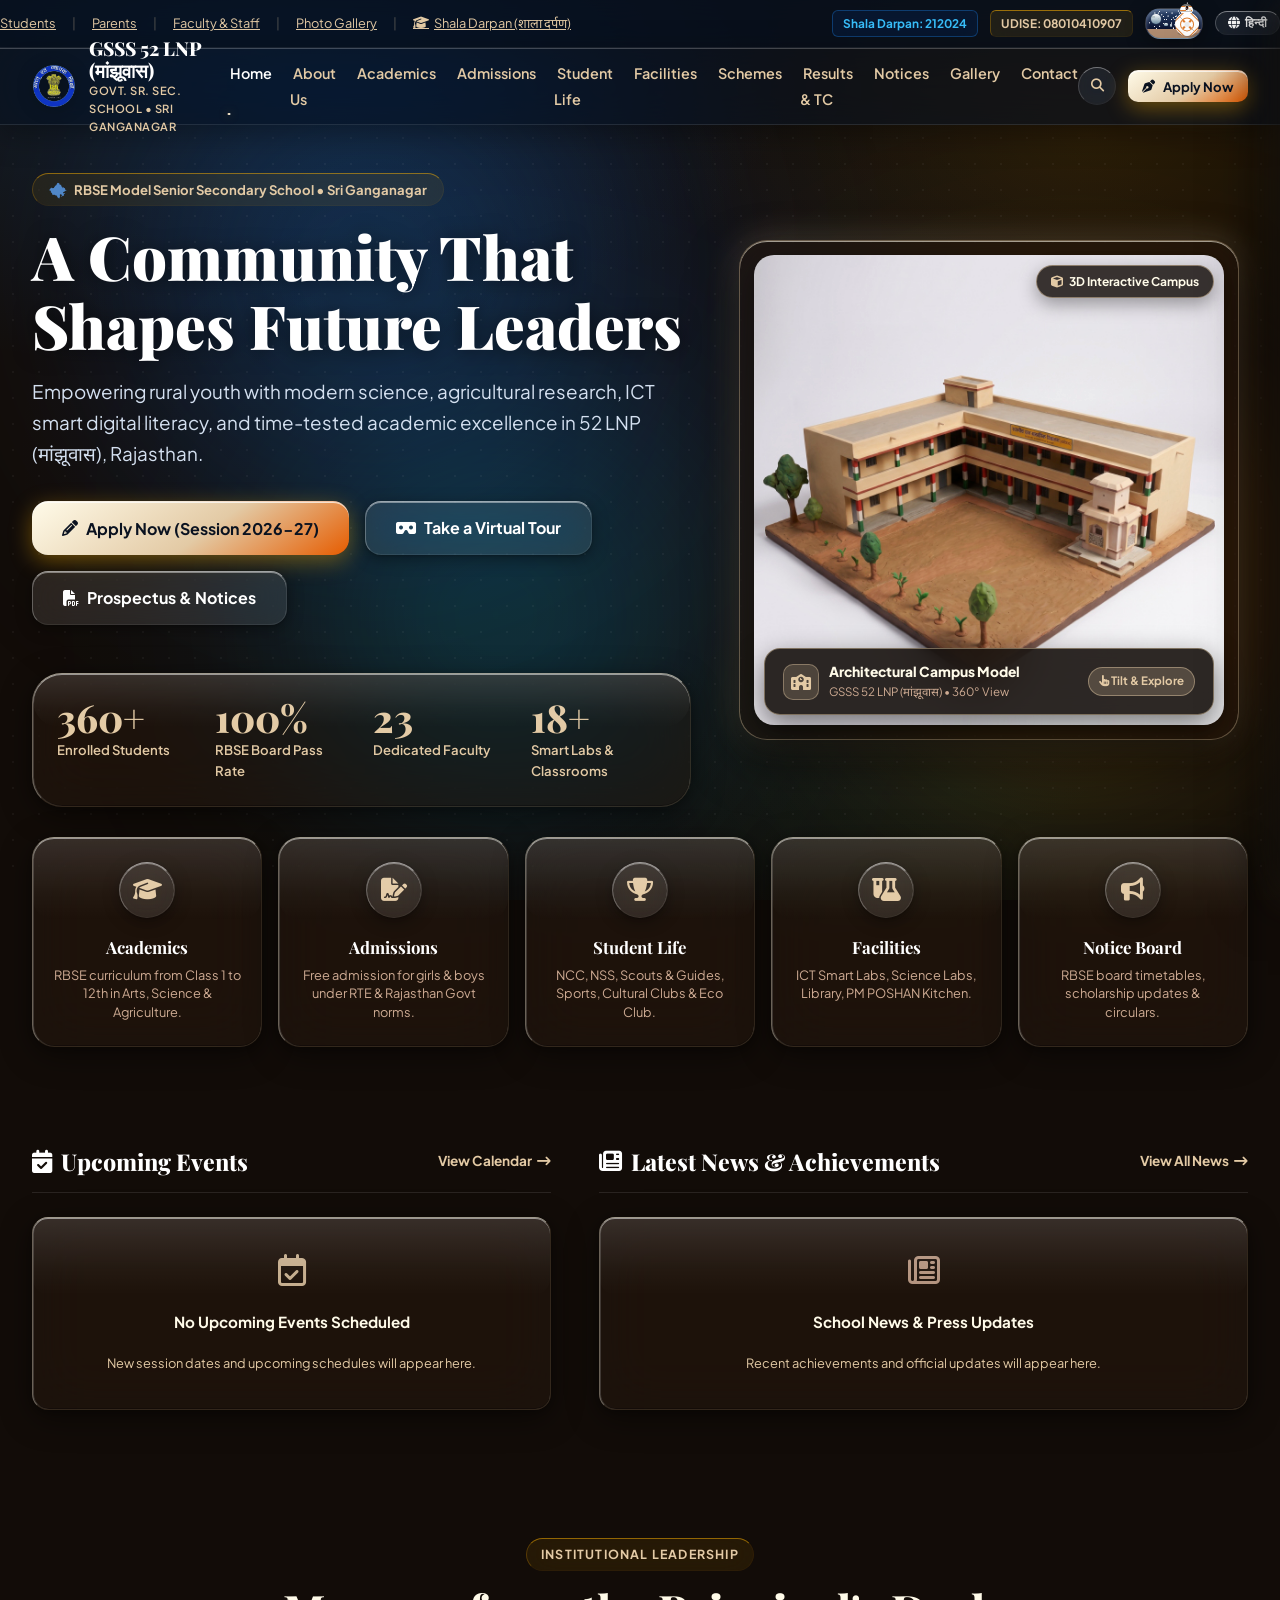
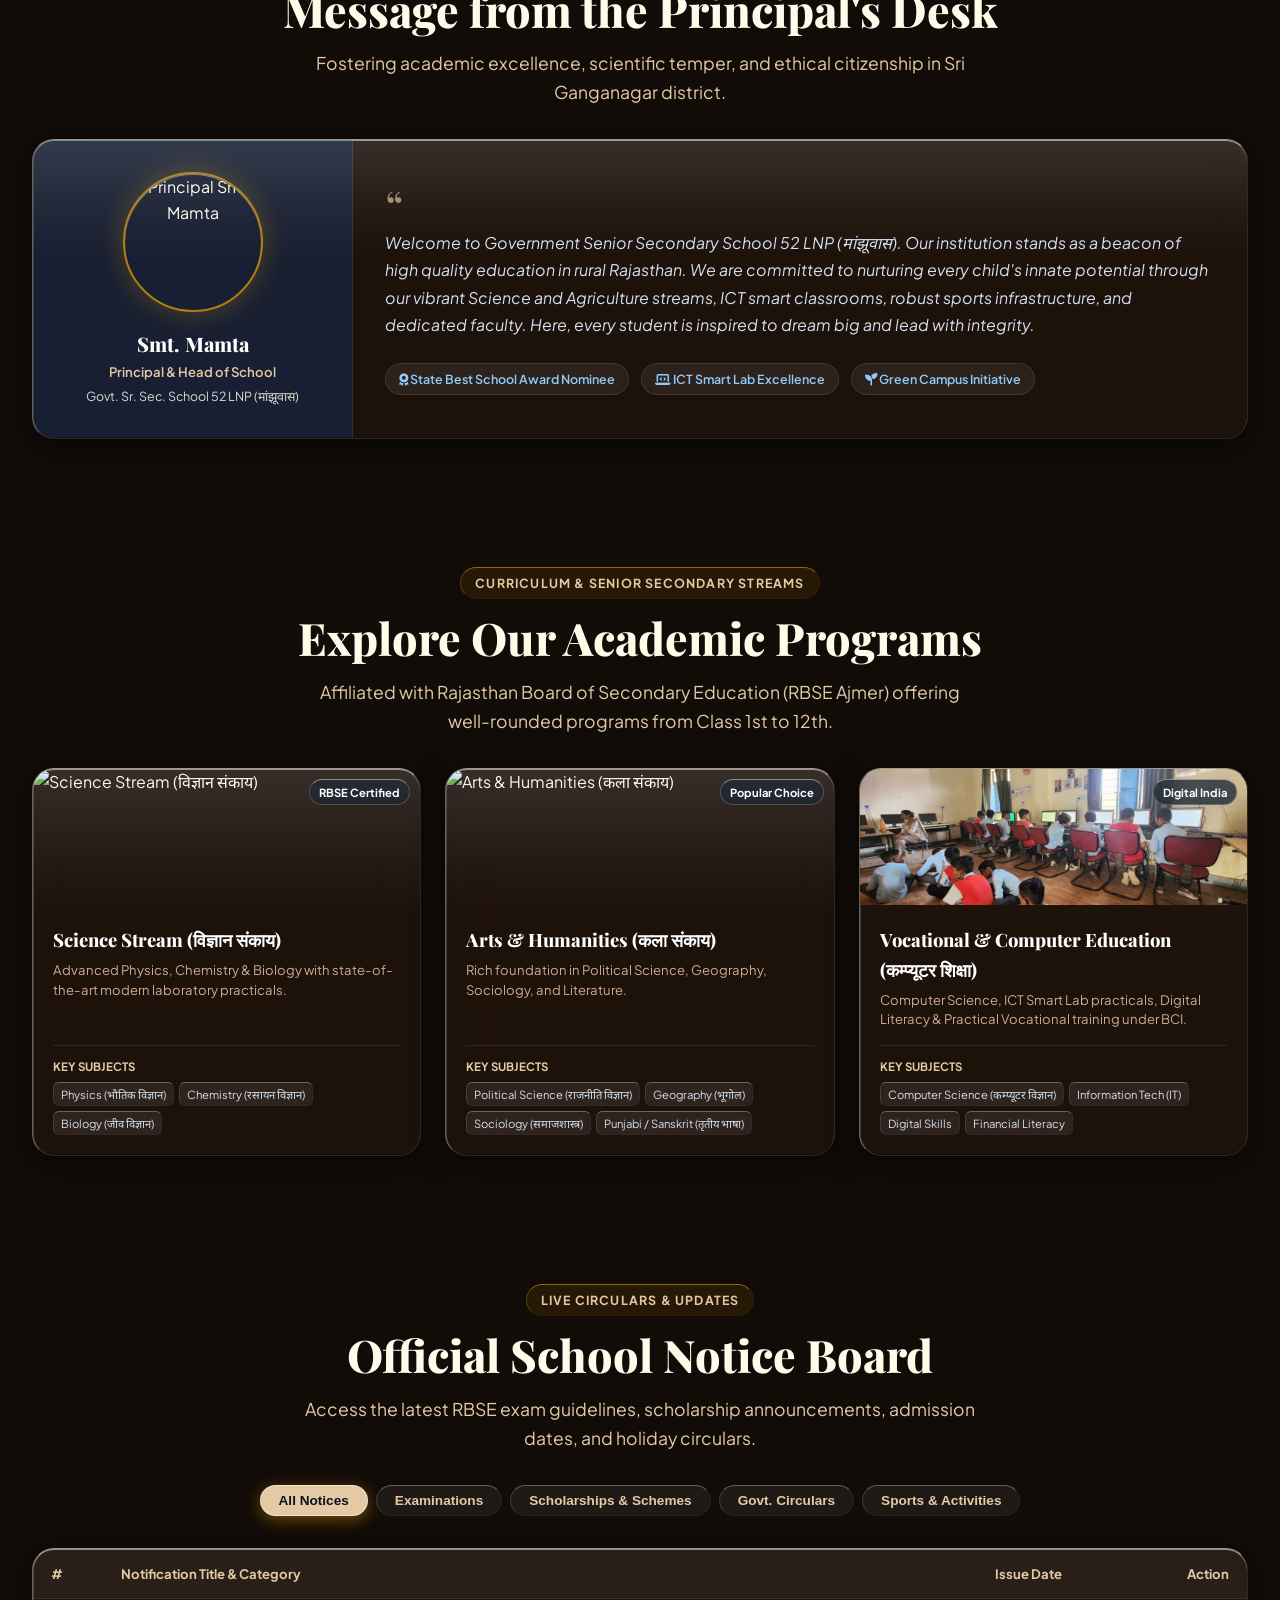
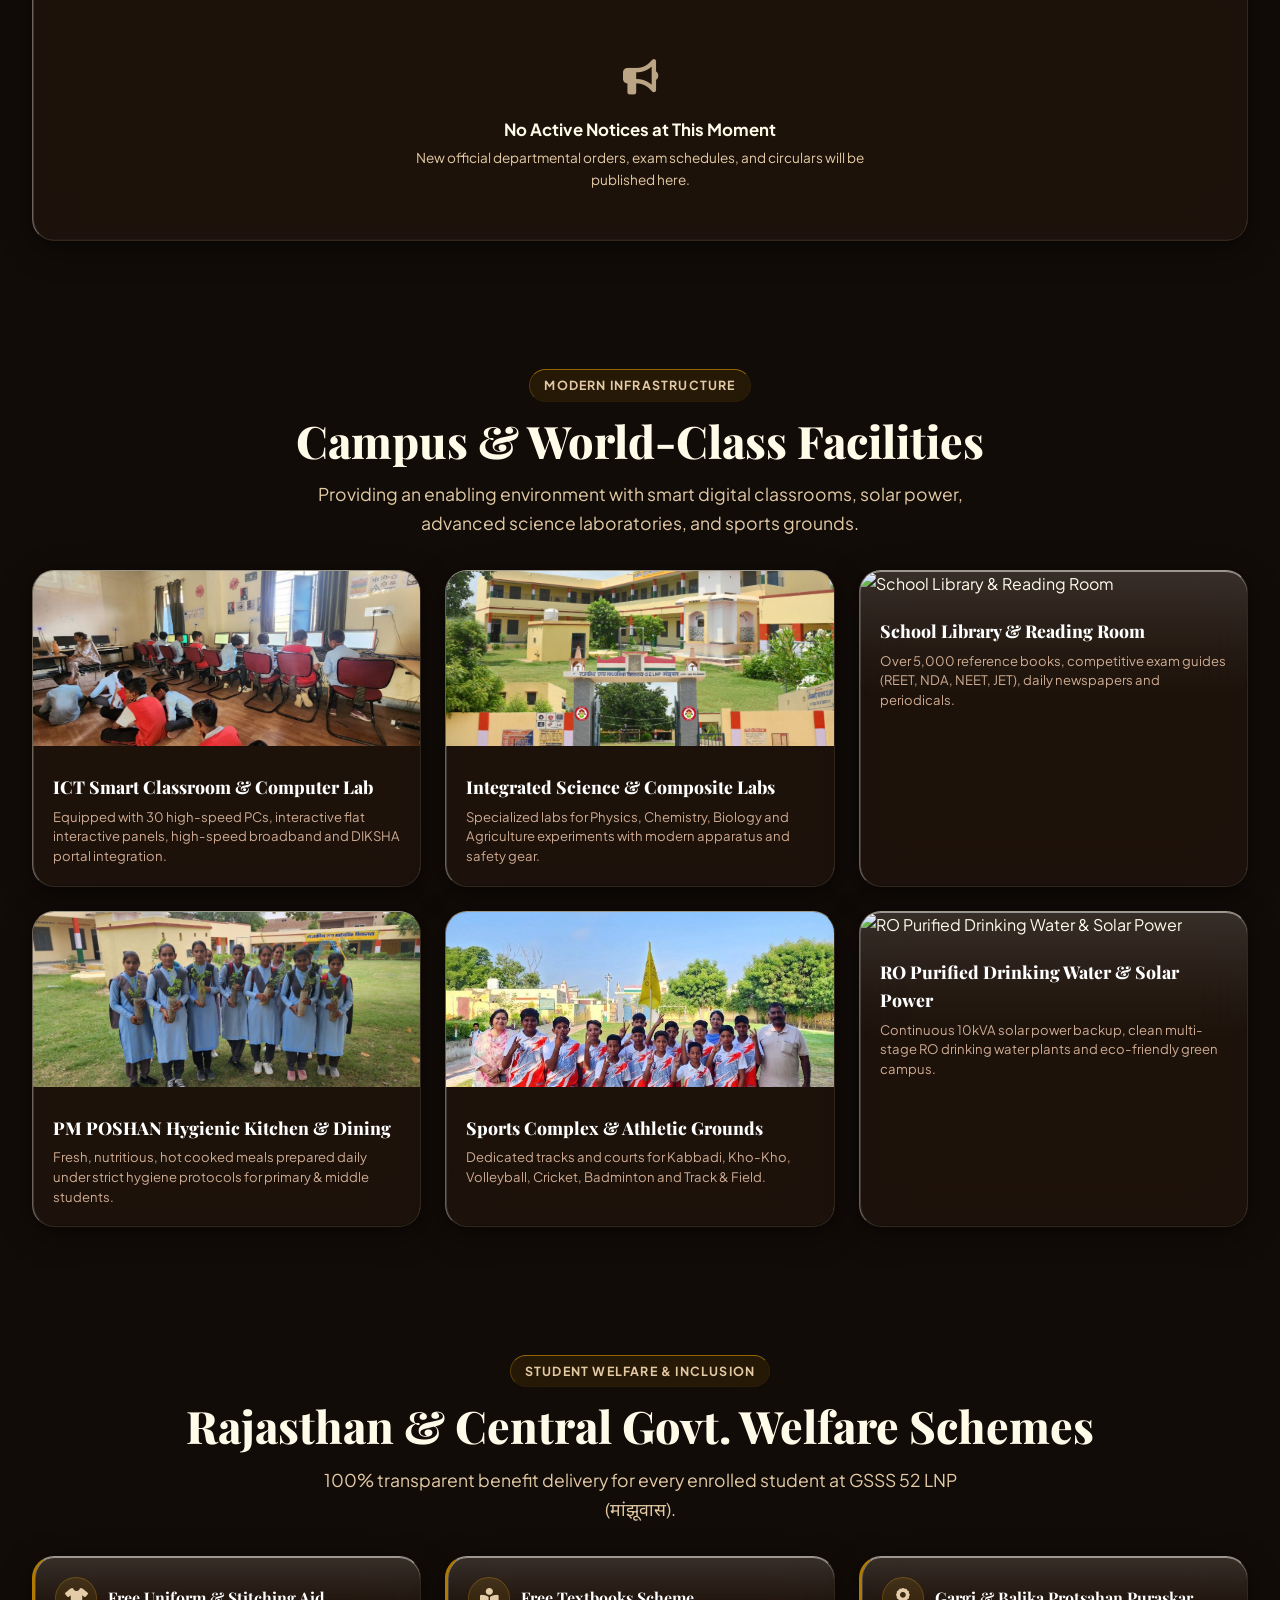
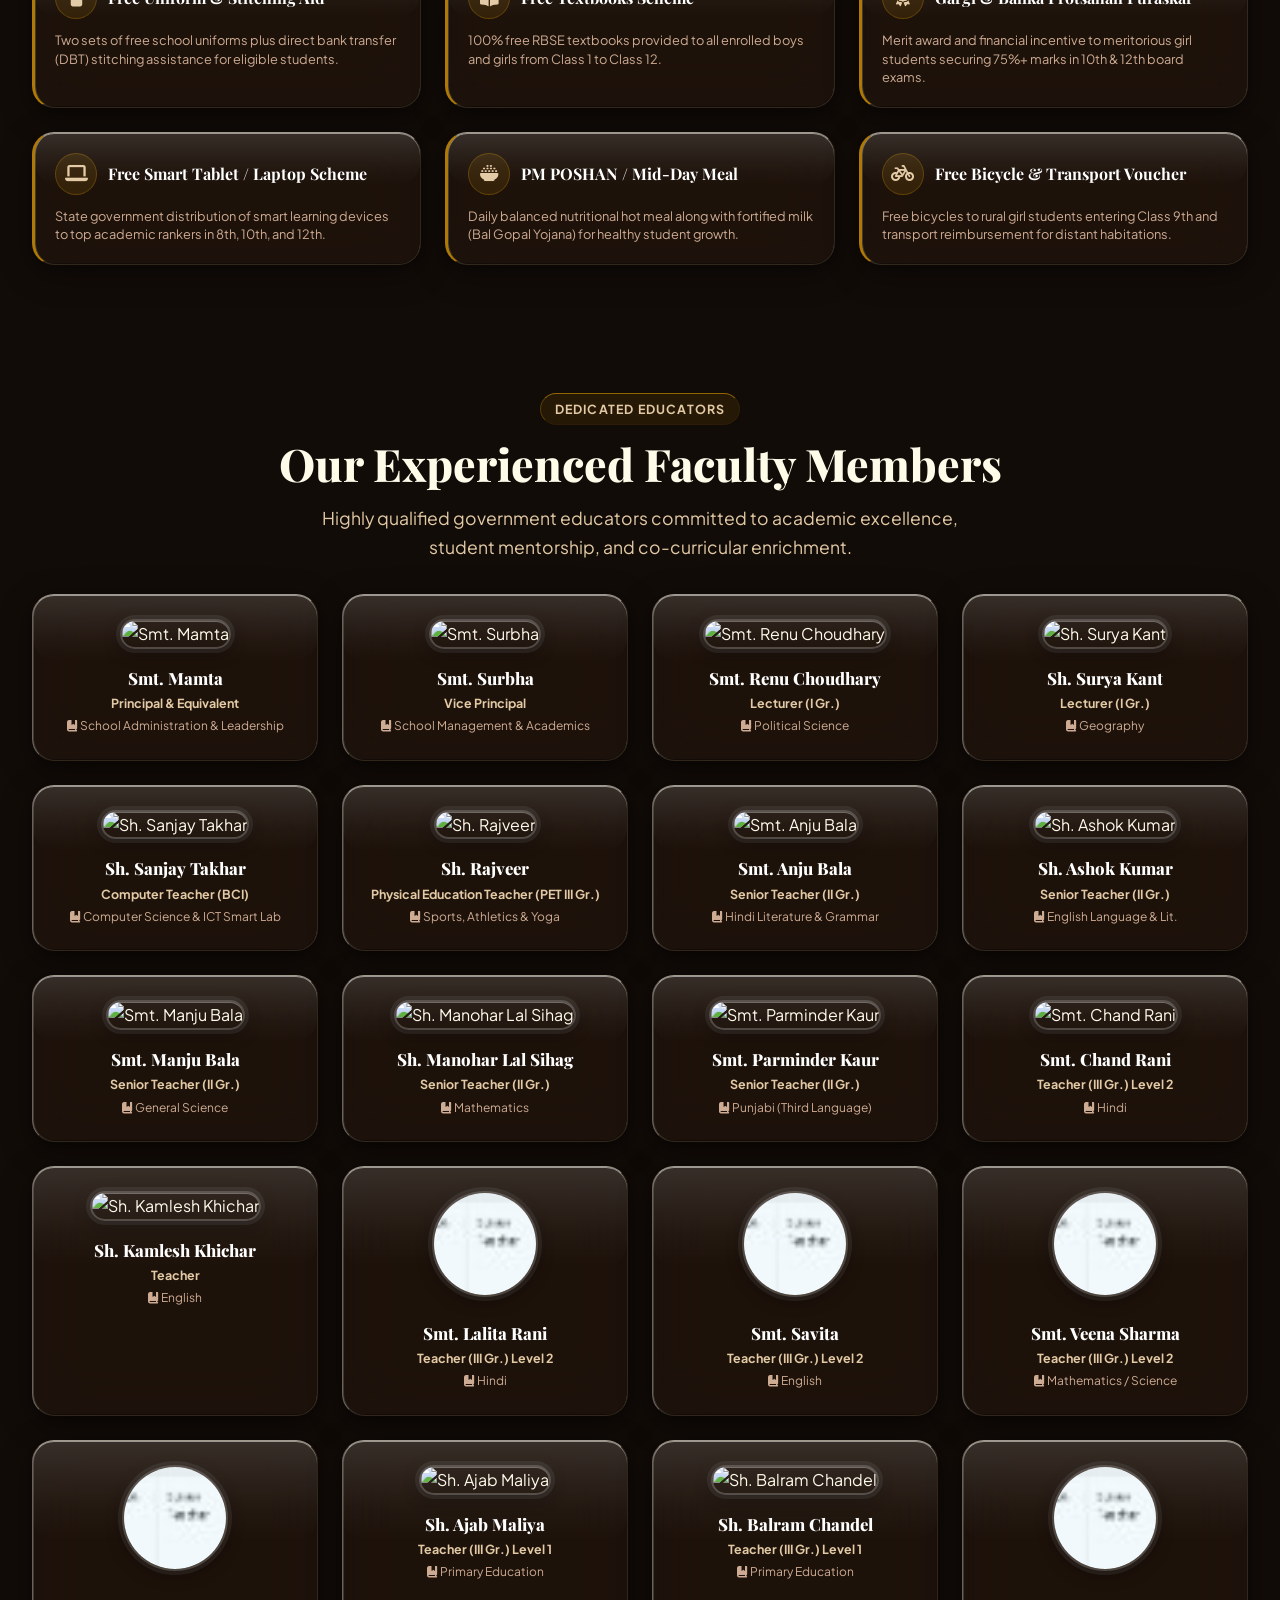
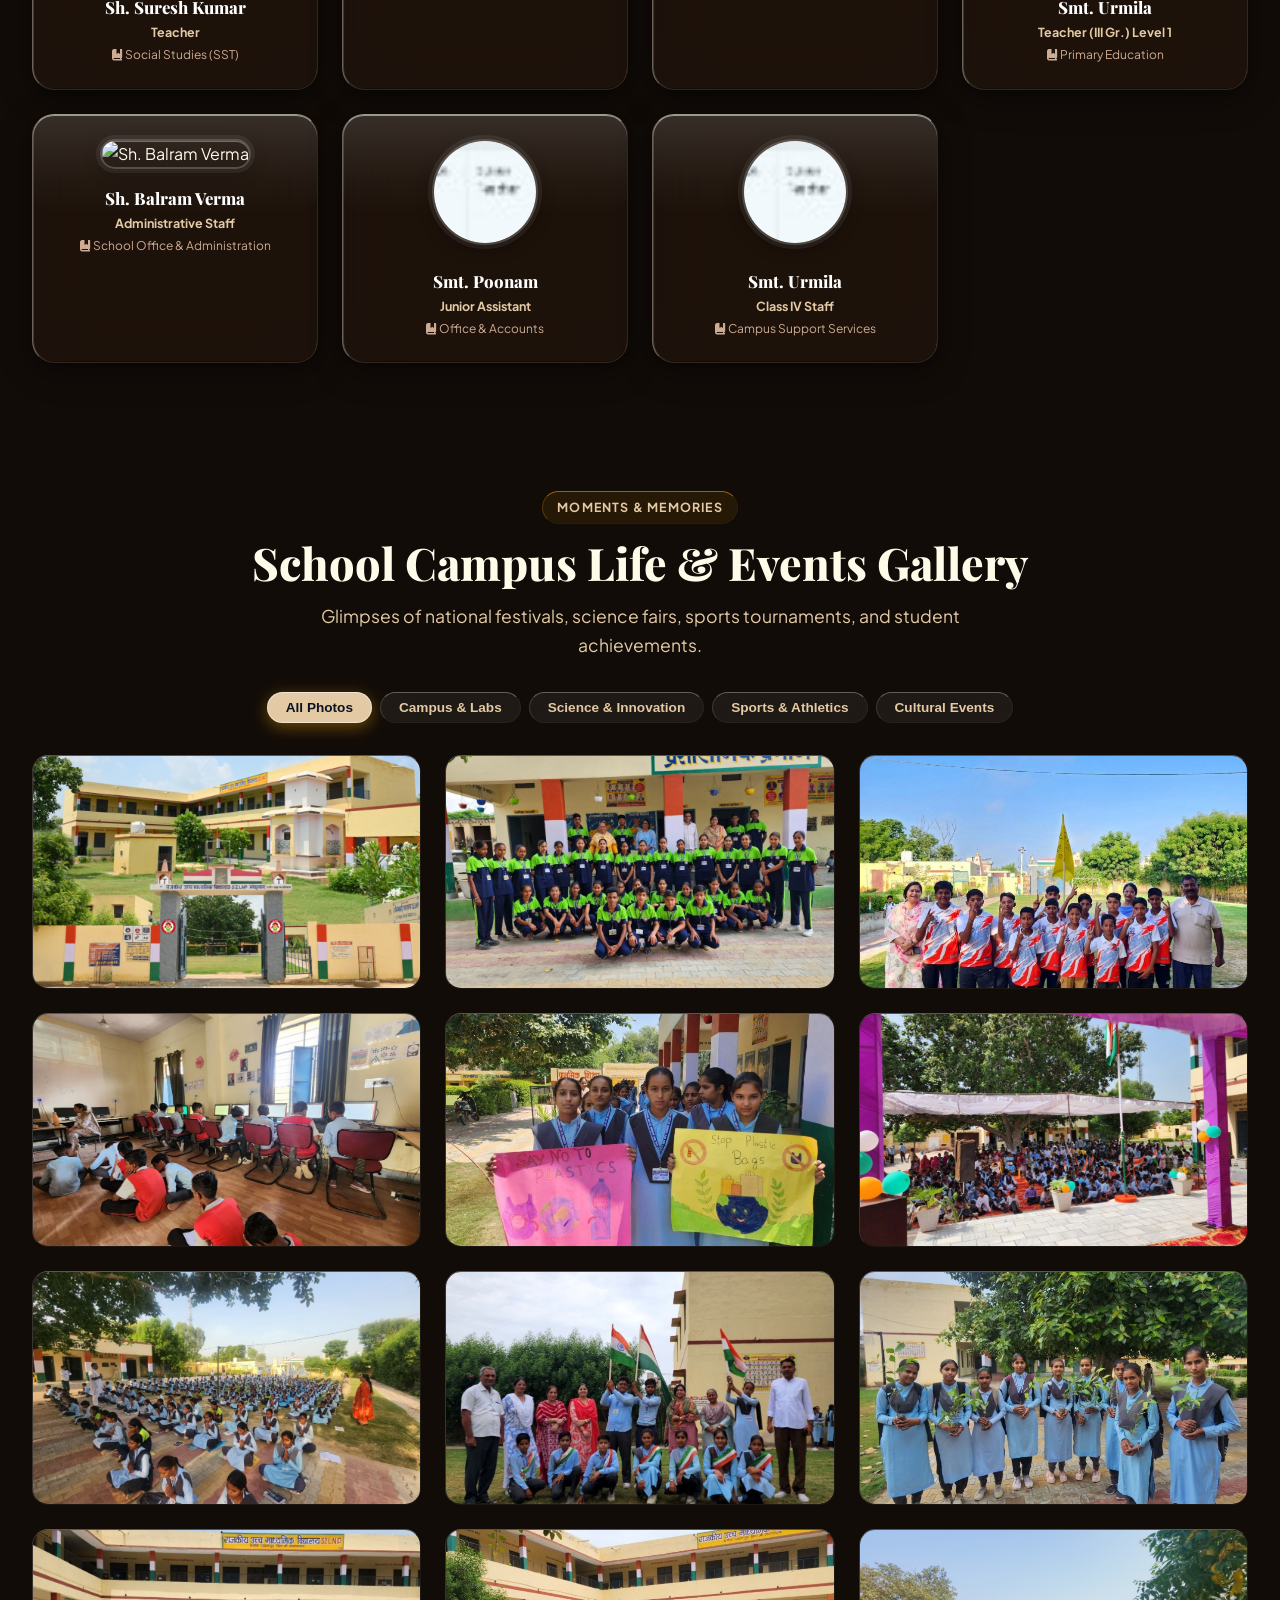
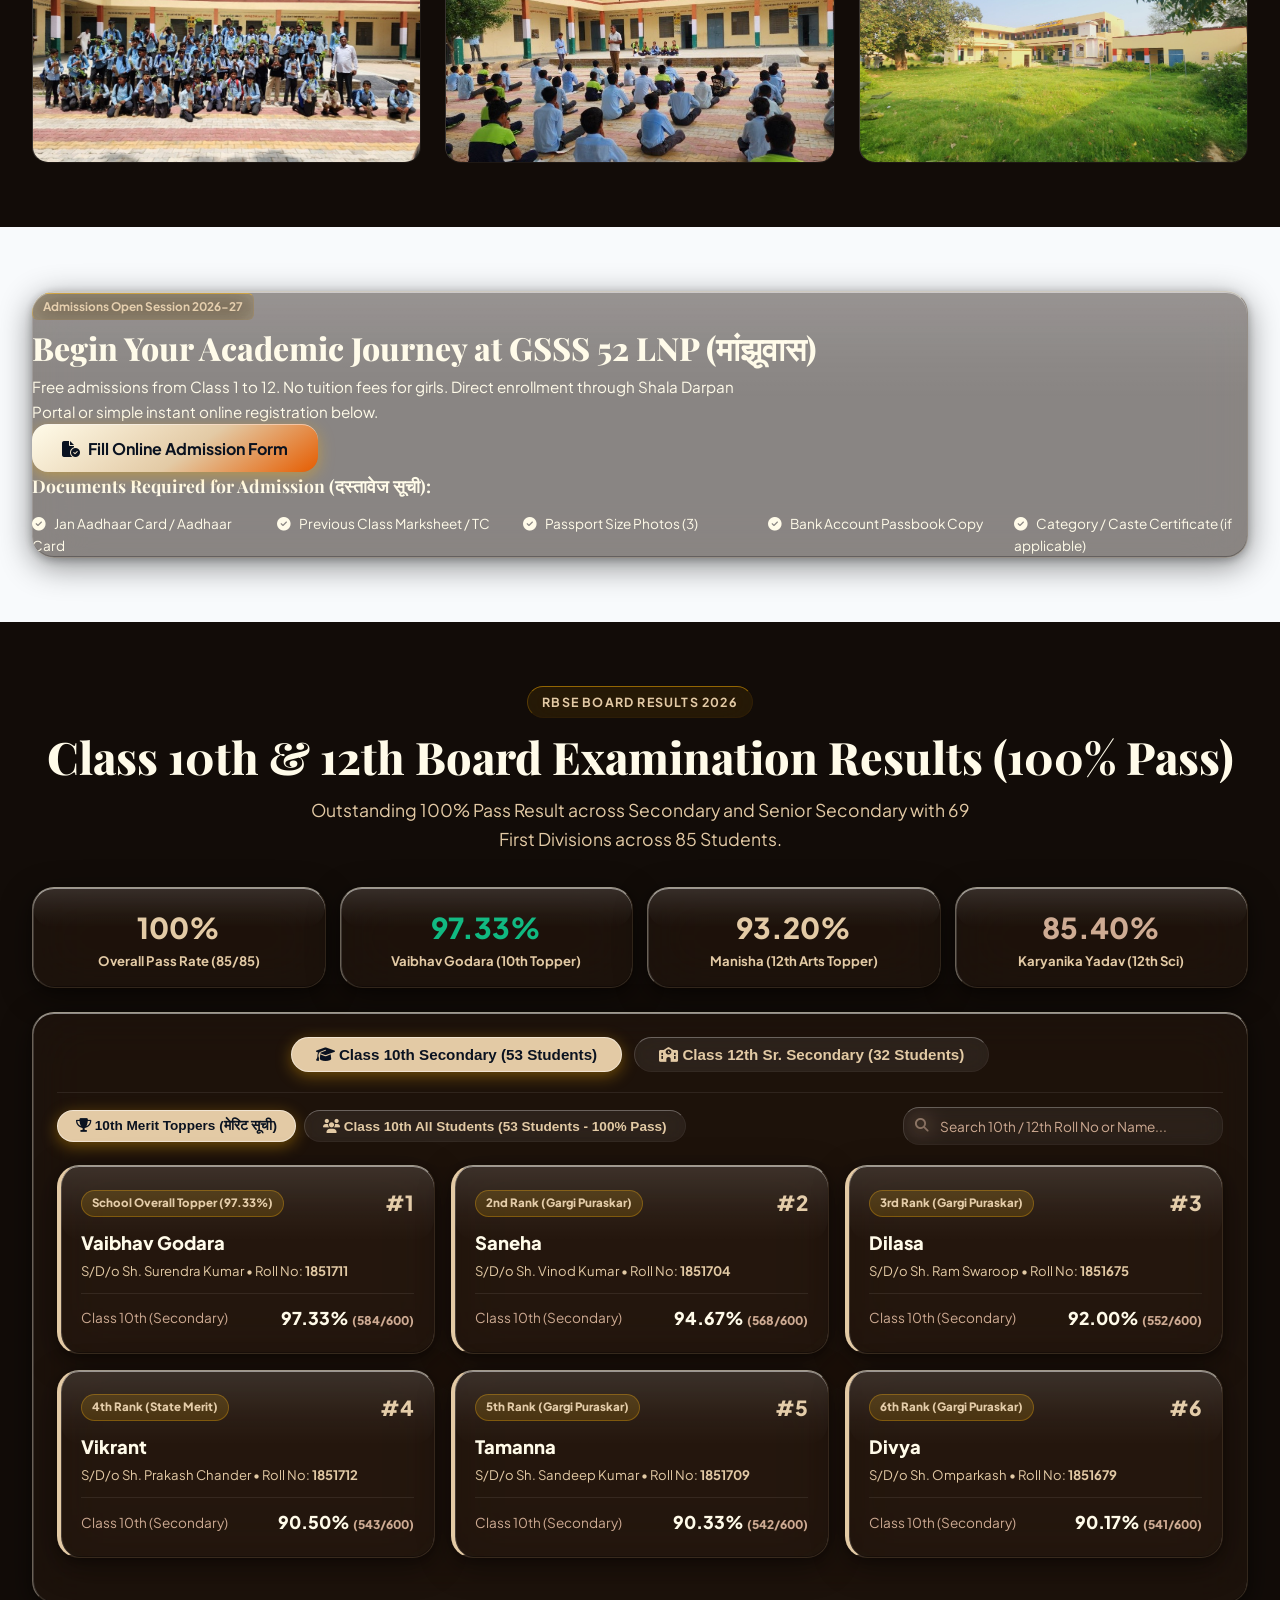
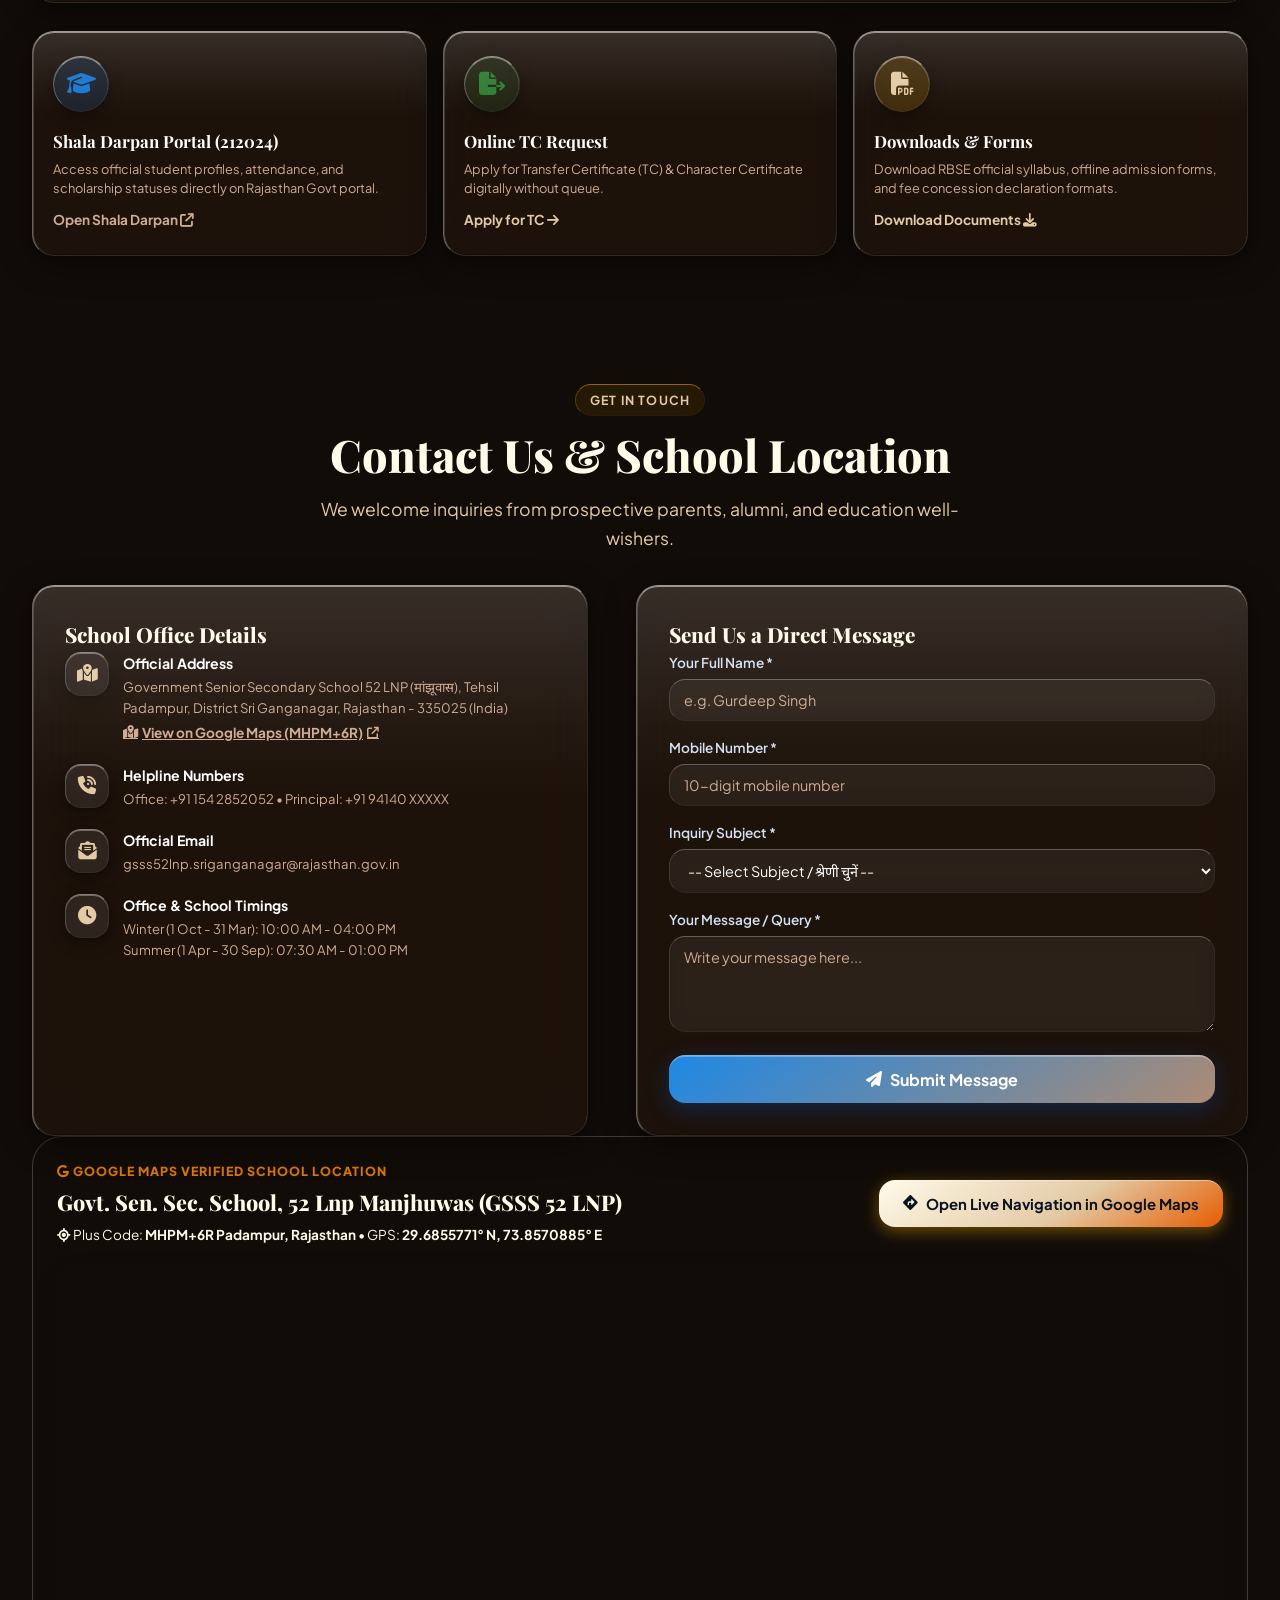
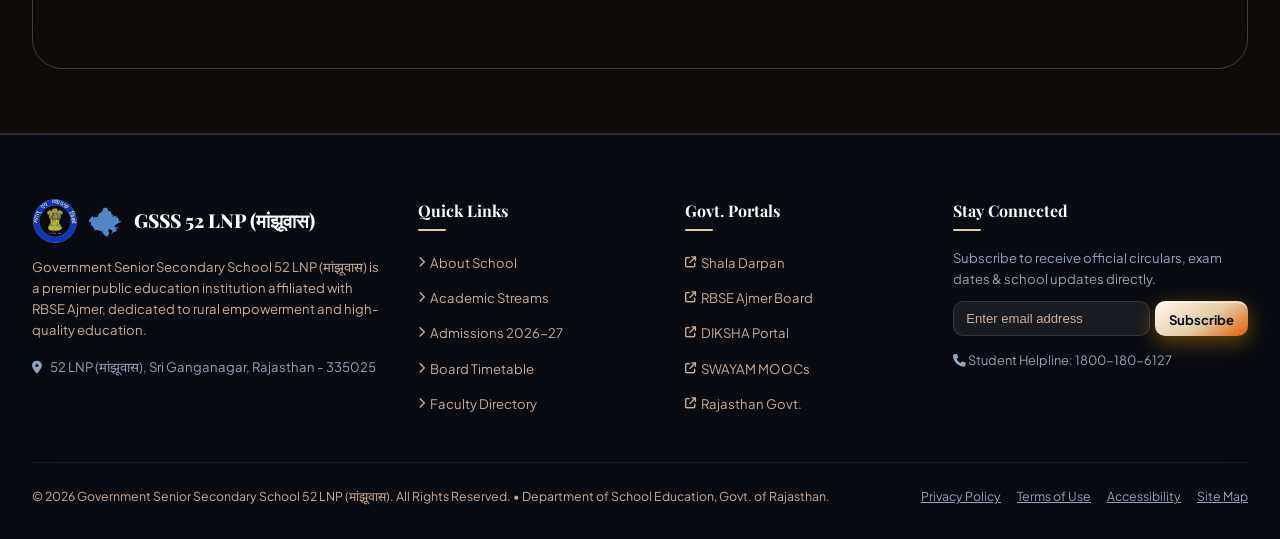
==== commit 519b007a: "Update official school credentials: Shala Darpan School Code 212024, UDISE 08010410907, Pincode 3350" ====
--- a/index.html
+++ b/index.html
@@ -10,7 +10,7 @@
   <meta name="apple-mobile-web-app-title" content="GSSS 52 LNP">
 
   <title>Government Senior Secondary School 52 LNP (मांझूवास) | राजकीय उच्च माध्यमिक विद्यालय 52 एलएनपी</title>
-  <meta name="description" content="Official Web Portal of Government Senior Secondary School (GSSS) 52 LNP (मांझूवास), Sri Ganganagar, Rajasthan. Affiliated with RBSE Ajmer. UDISE: 08010205201.">
+  <meta name="description" content="Official Web Portal of Government Senior Secondary School (GSSS) 52 LNP (मांझूवास), Sri Ganganagar, Rajasthan. Affiliated with RBSE Ajmer. UDISE: 08010410907.">
   <meta name="theme-color" content="#0D47A1">
   <link rel="icon" type="image/png" href="assets/logo.png">
 
@@ -98,8 +98,8 @@
         </a>
       </div>
       <div class="top-bar-right">
-        <span class="badge-udise" style="background: rgba(13,71,161,0.15); border-color: rgba(25,118,210,0.4); color: #38BDF8;">Shala Darpan: 217004</span>
-        <span class="badge-udise">UDISE: 08010205201</span>
+        <span class="badge-udise" style="background: rgba(13,71,161,0.15); border-color: rgba(25,118,210,0.4); color: #38BDF8;">Shala Darpan: 212024</span>
+        <span class="badge-udise">UDISE: 08010410907</span>
                 <!-- BB-8 Theme Toggle (Uiverse RTX Remastered) -->
         <label class="bb8-toggle" style="--toggle-size: 5.5px; vertical-align: middle;" title="BB-8 Theme Switcher (Day / Night)">
           <input class="bb8-toggle__checkbox" type="checkbox" id="themeToggleSwitch">
@@ -271,7 +271,7 @@
         </a>
       </div>
       <div style="font-size: 0.74rem; text-align: center; color: var(--text-muted);">
-        Shala Darpan: <strong>217004</strong> • UDISE: <strong>08010205201</strong>
+        Shala Darpan: <strong>212024</strong> • UDISE: <strong>08010410907</strong>
       </div>
     </div>
   </aside>
@@ -711,7 +711,7 @@
           <div class="quick-card-icon" style="background: rgba(25, 118, 210, 0.15); color: #1976D2;">
             <i class="fa-solid fa-graduation-cap"></i>
           </div>
-          <h3 class="quick-card-title" data-i18n-en="Shala Darpan Portal (217004)" data-i18n-hi="शाला दर्पण पोर्टल (217004)">Shala Darpan Portal (217004)</h3>
+          <h3 class="quick-card-title" data-i18n-en="Shala Darpan Portal (212024)" data-i18n-hi="शाला दर्पण पोर्टल (212024)">Shala Darpan Portal (212024)</h3>
           <p class="quick-card-desc" data-i18n-en="Access official student profiles, attendance, and scholarship statuses directly on Rajasthan Govt portal." data-i18n-hi="राजस्थान सरकार शाला दर्पण पोर्टल पर विद्यार्थी प्रोफाइल, उपस्थिति व छात्रवृत्ति विवरण देखें।">Access official student profiles, attendance, and scholarship statuses directly on Rajasthan Govt portal.</p>
           <span style="margin-top: 12px; font-weight: 700; color: var(--brand-sky); font-size: 0.85rem;">
             <span data-i18n-en="Open Shala Darpan" data-i18n-hi="पोर्टल खोलें">Open Shala Darpan</span> <i class="fa-solid fa-arrow-up-right-from-square ms-1"></i>
@@ -769,7 +769,7 @@
             <div class="contact-icon-box"><i class="fa-solid fa-map-location-dot"></i></div>
             <div class="contact-detail-text">
               <h4 data-i18n-en="Official Address" data-i18n-hi="कार्यालय का पता">Official Address</h4>
-              <p>Government Senior Secondary School 52 LNP (मांझूवास), Tehsil Padampur, District Sri Ganganagar, Rajasthan - 335041 (India)<br><a href="https://maps.app.goo.gl/WYmpY321NdgS8XFQ7" target="_blank" rel="noopener" style="color: var(--color-primary); font-weight: 700; font-size: 0.85rem; display: inline-flex; align-items: center; gap: 4px; margin-top: 4px;"><i class="fa-solid fa-map-location-dot"></i> View on Google Maps (MHPM+6R) <i class="fa-solid fa-arrow-up-right-from-square" style="font-size: 0.75rem;"></i></a></p>
+              <p>Government Senior Secondary School 52 LNP (मांझूवास), Tehsil Padampur, District Sri Ganganagar, Rajasthan - 335025 (India)<br><a href="https://maps.app.goo.gl/WYmpY321NdgS8XFQ7" target="_blank" rel="noopener" style="color: var(--color-primary); font-weight: 700; font-size: 0.85rem; display: inline-flex; align-items: center; gap: 4px; margin-top: 4px;"><i class="fa-solid fa-map-location-dot"></i> View on Google Maps (MHPM+6R) <i class="fa-solid fa-arrow-up-right-from-square" style="font-size: 0.75rem;"></i></a></p>
             </div>
           </div>
 
@@ -891,7 +891,7 @@
             Government Senior Secondary School 52 LNP (मांझूवास) is a premier public education institution affiliated with RBSE Ajmer, dedicated to rural empowerment and high-quality education.
           </p>
           <div style="font-size: 0.82rem; color: #94A3B8;">
-            <i class="fa-solid fa-location-dot" style="color: var(--color-accent); margin-right: 6px;"></i> 52 LNP (मांझूवास), Sri Ganganagar, Rajasthan - 335041
+            <i class="fa-solid fa-location-dot" style="color: var(--color-accent); margin-right: 6px;"></i> 52 LNP (मांझूवास), Sri Ganganagar, Rajasthan - 335025
           </div>
         </div>
 
@@ -958,7 +958,7 @@
       <div class="modal-header">
         <div>
           <h3 data-i18n-en="Online Admission Application 2026-27" data-i18n-hi="ऑनलाइन प्रवेश आवेदन 2026-27">Online Admission Application 2026-27</h3>
-          <p style="font-size: 0.78rem; color: #B0BEC5; margin-top: 2px;">Govt. Sr. Sec. School 52 LNP (मांझूवास) (UDISE: 08010205201)</p>
+          <p style="font-size: 0.78rem; color: #B0BEC5; margin-top: 2px;">Govt. Sr. Sec. School 52 LNP (मांझूवास) (UDISE: 08010410907)</p>
         </div>
         <button class="modal-close-btn" id="closeAdmissionBtn">&times;</button>
       </div>
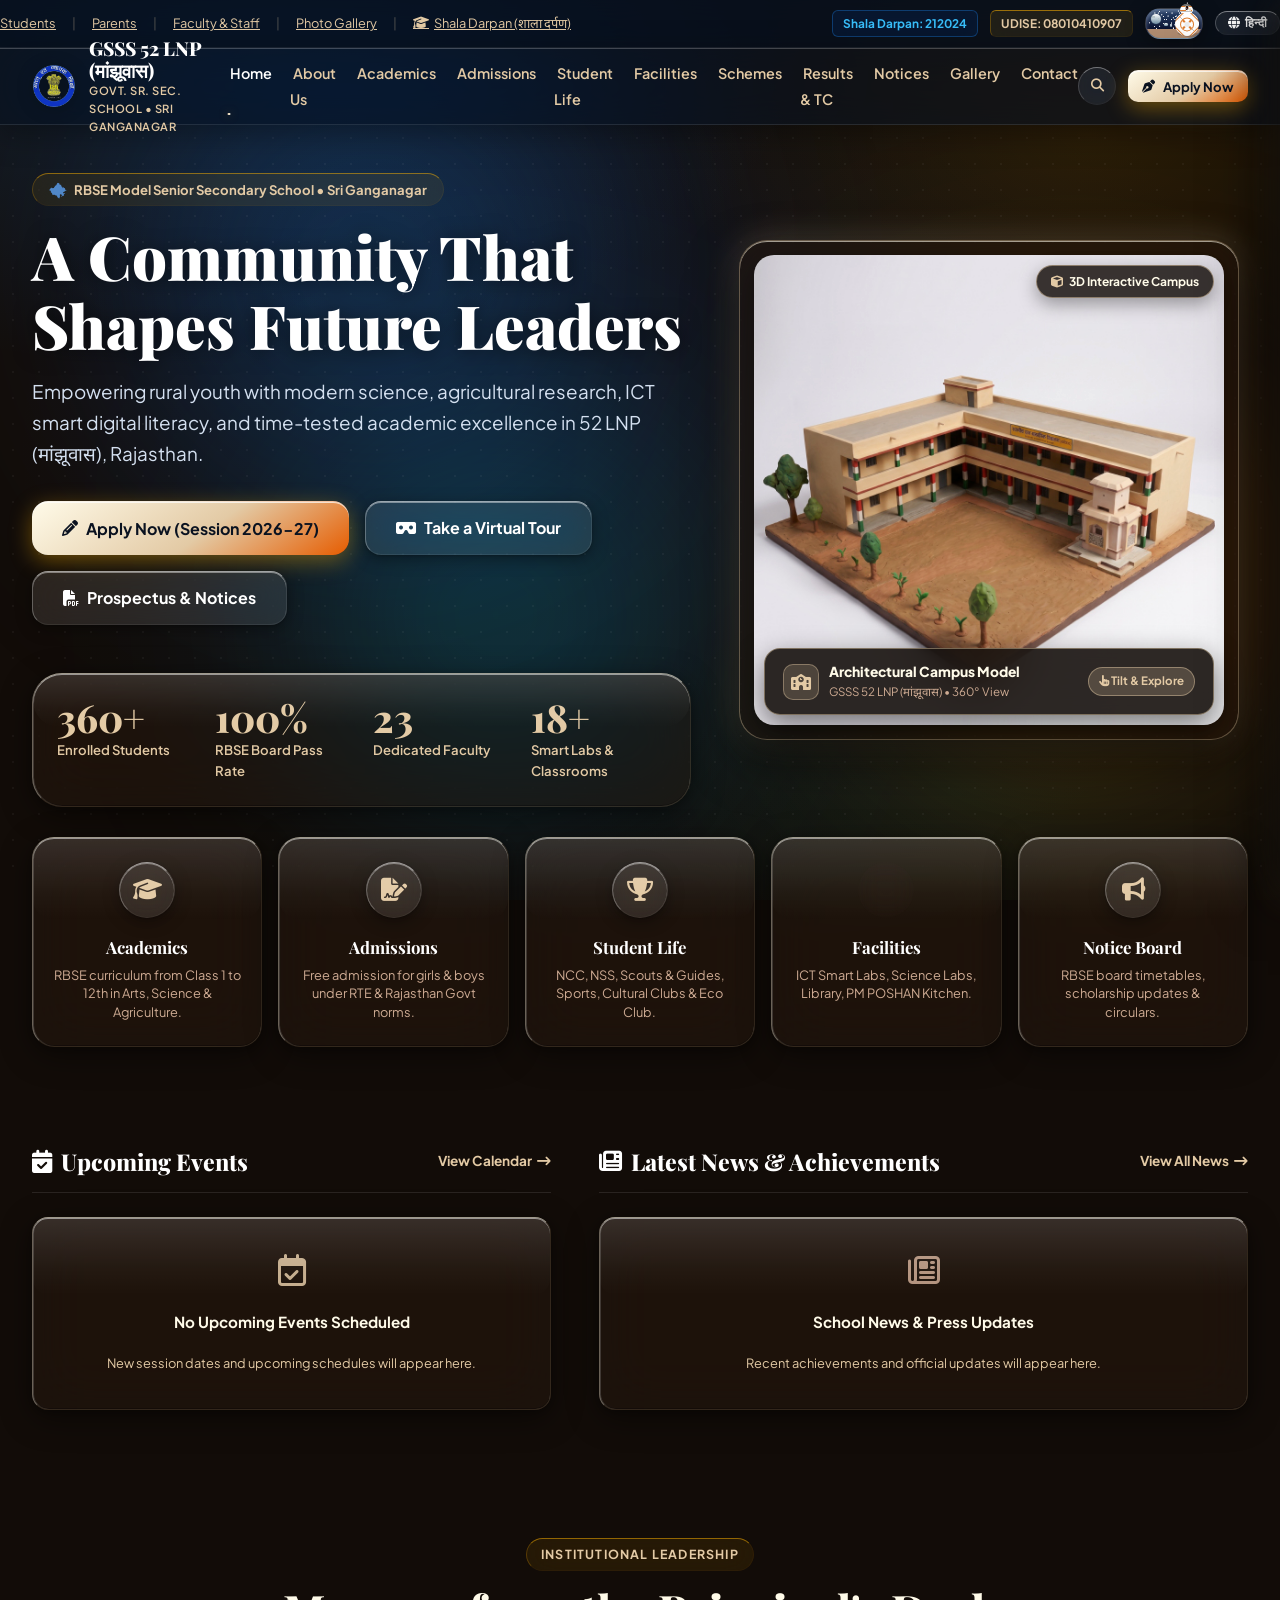
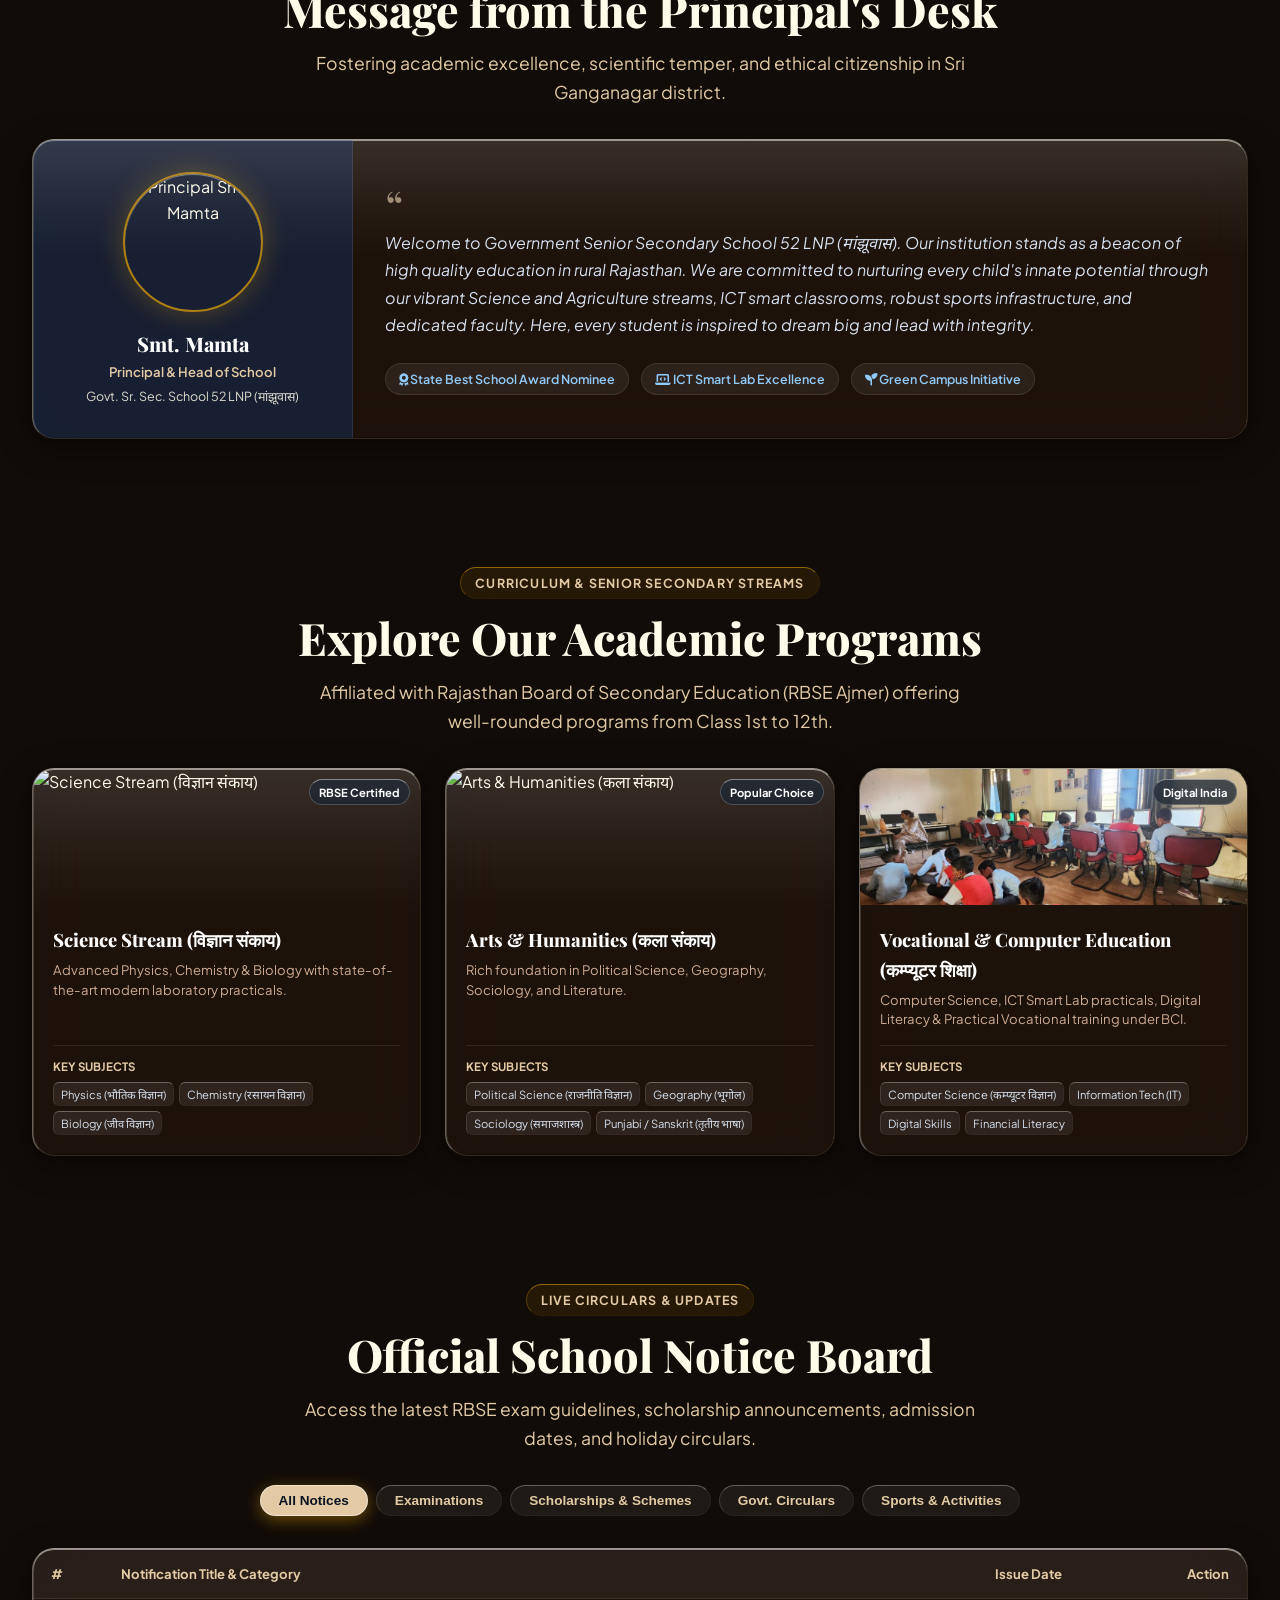
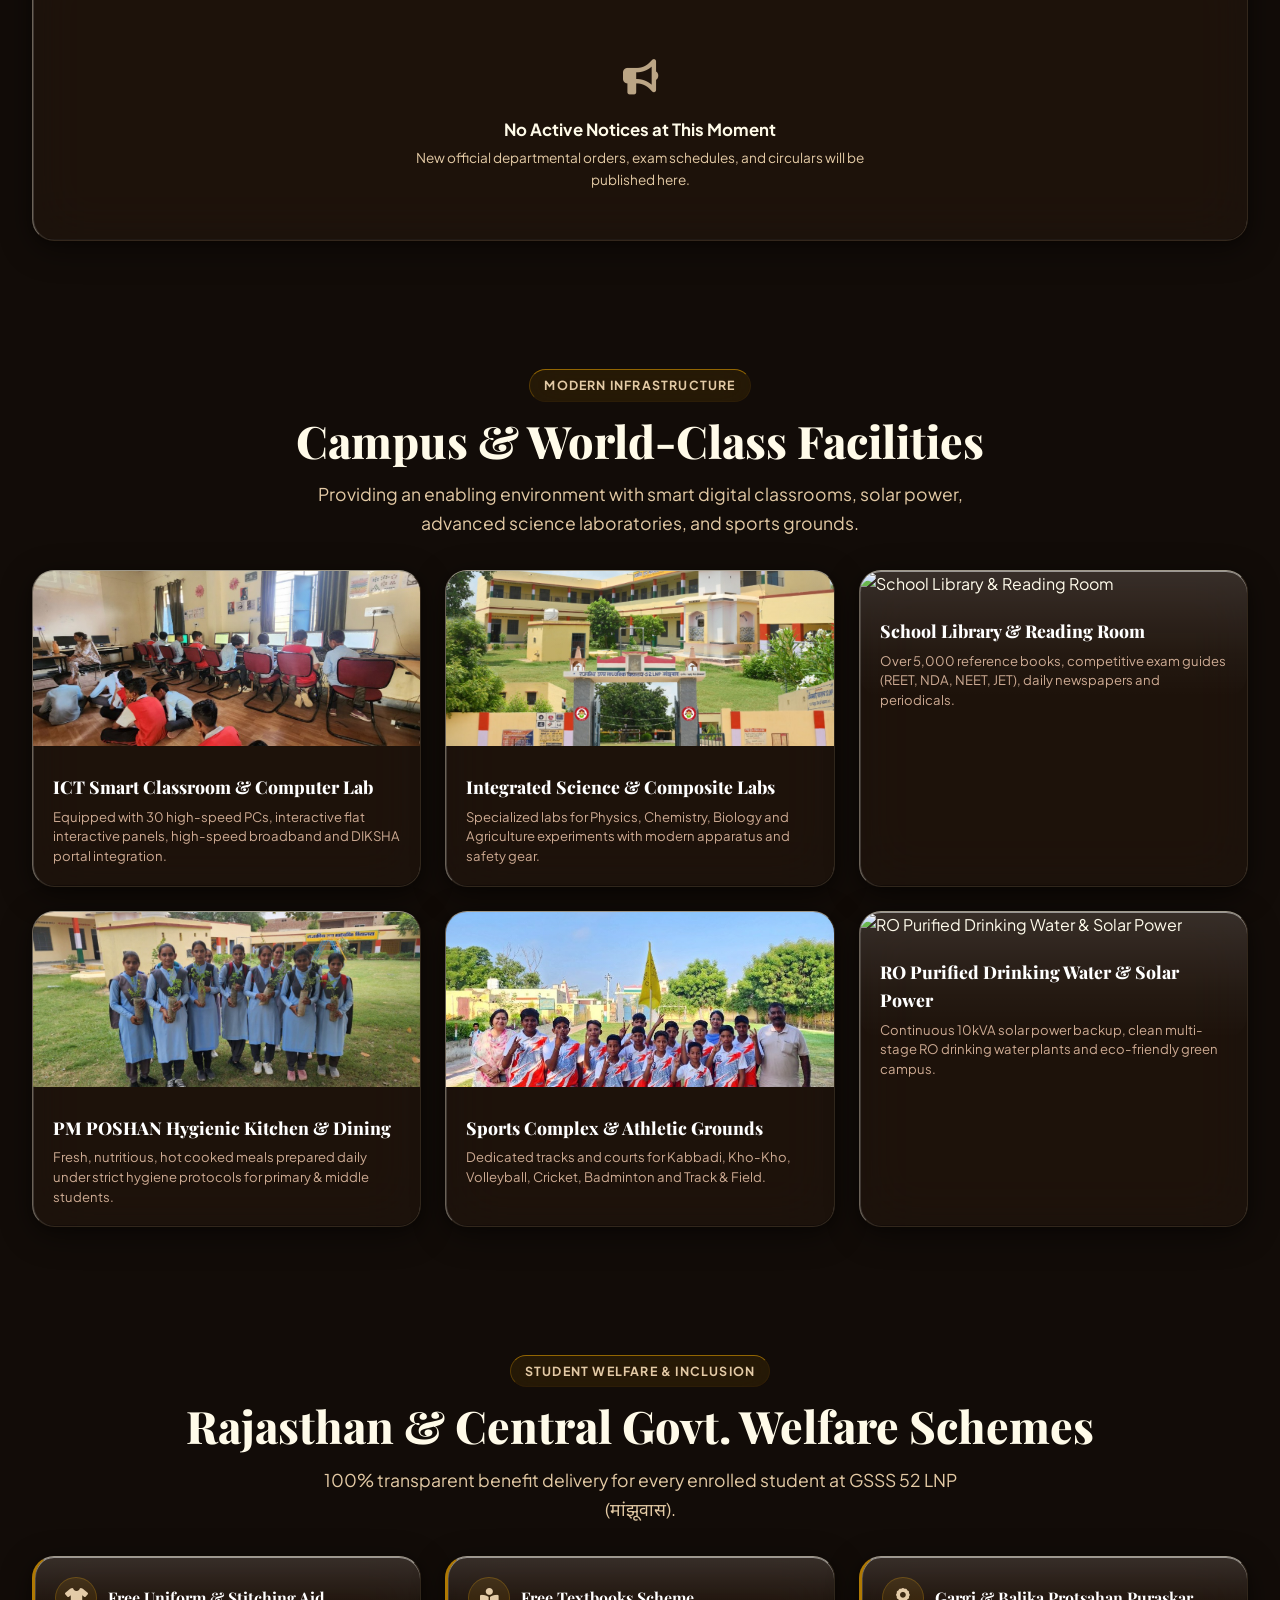
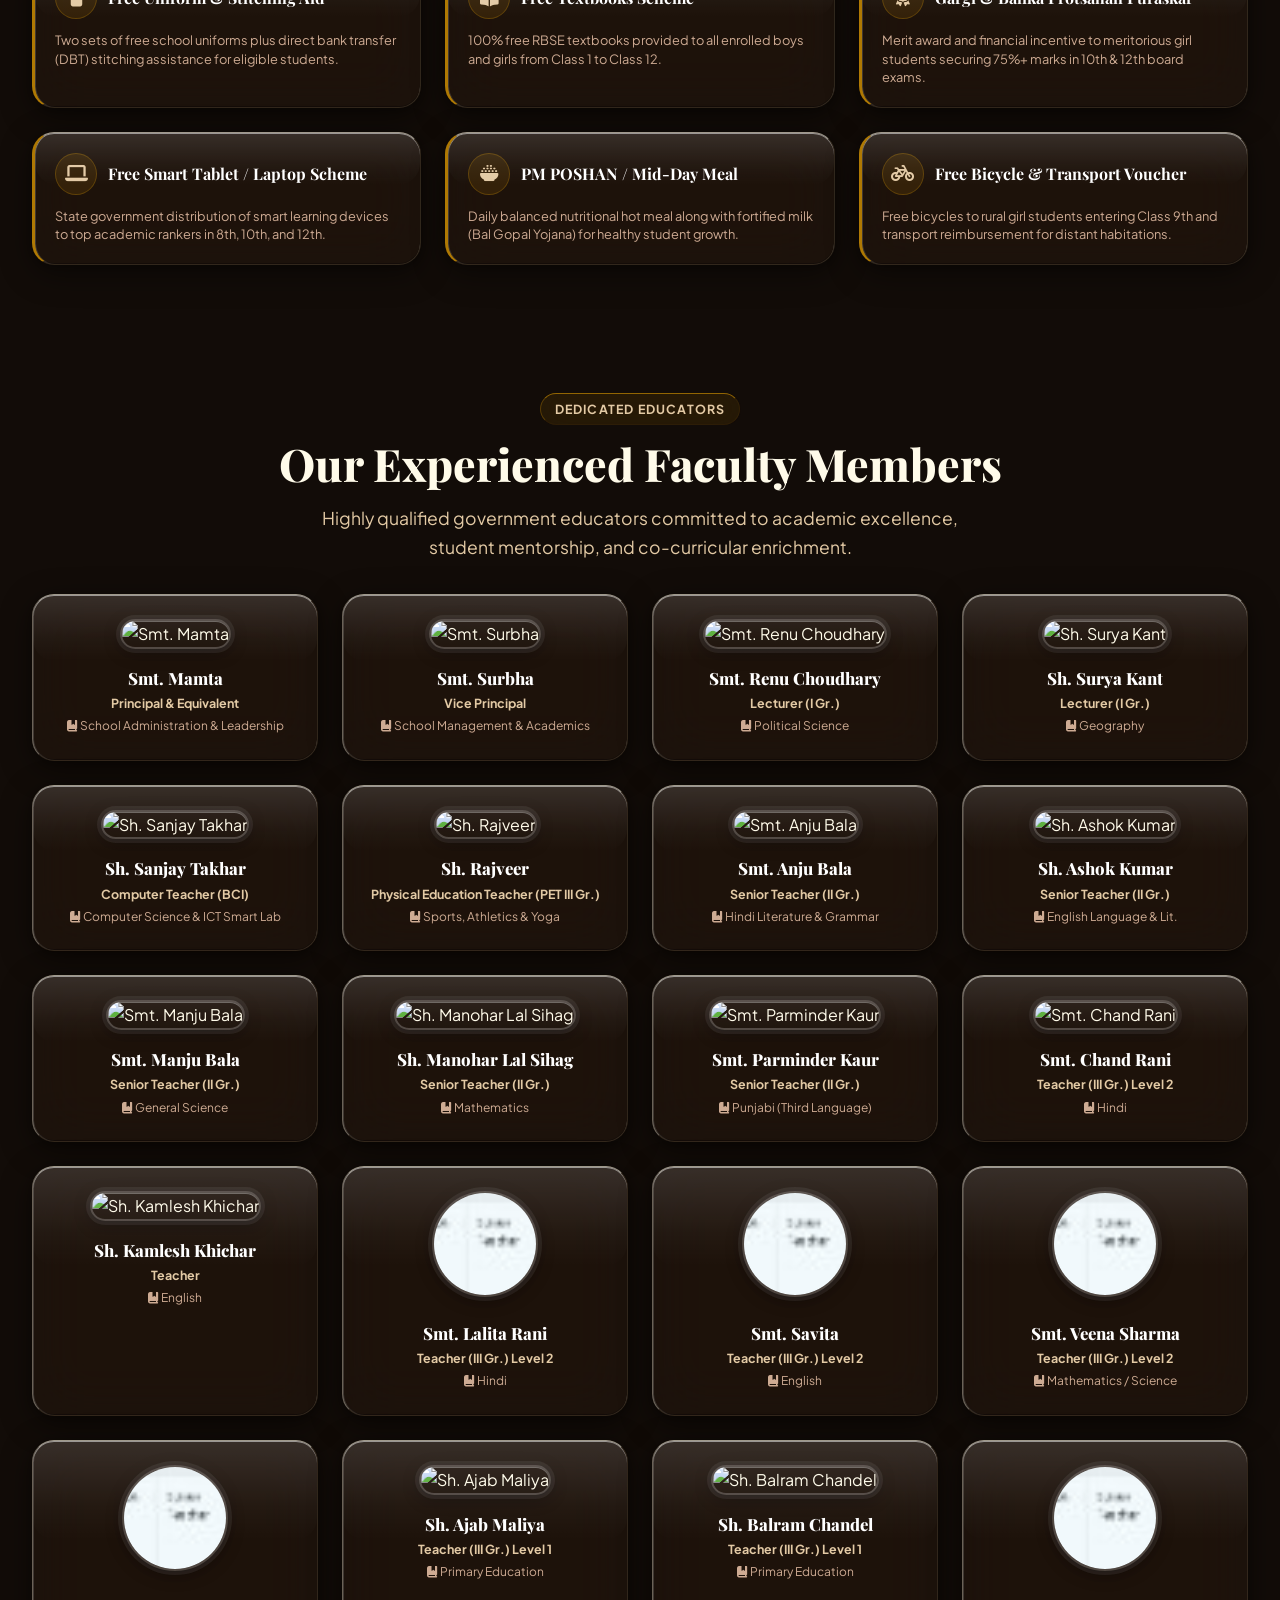
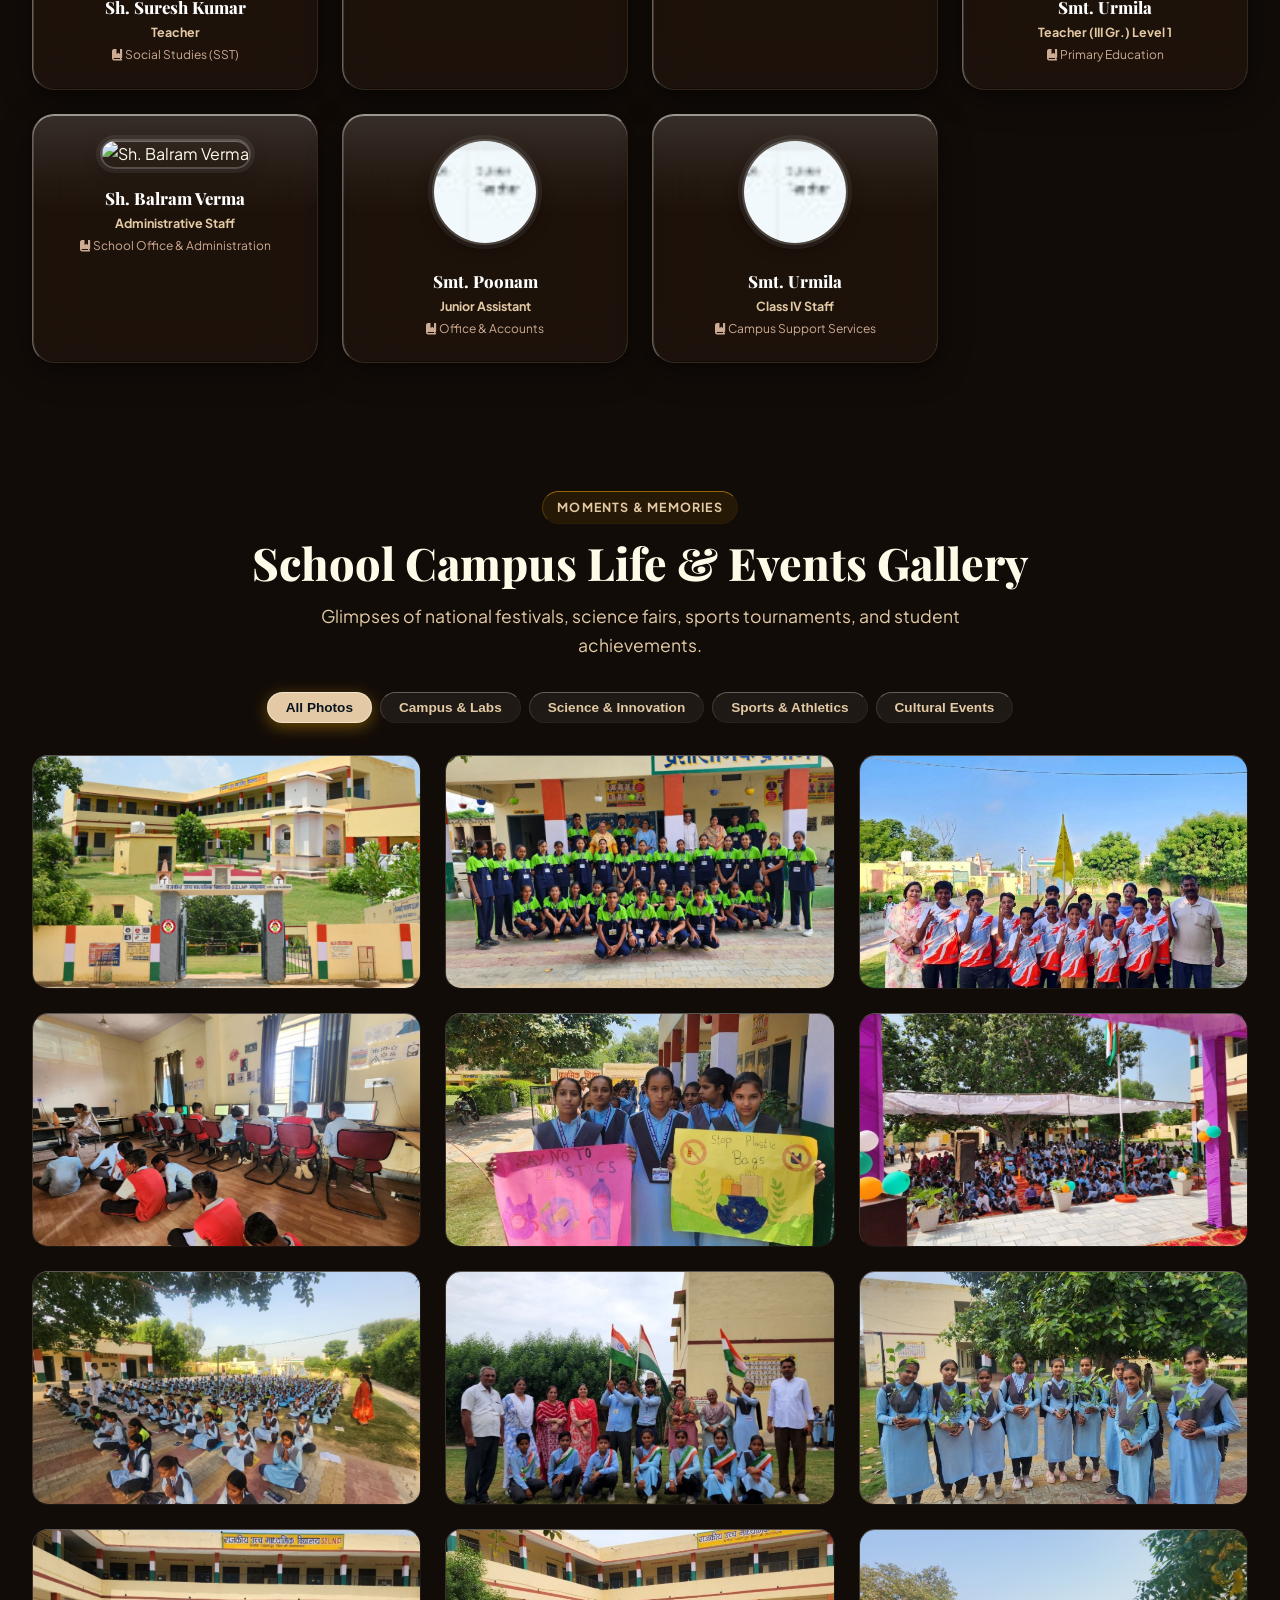
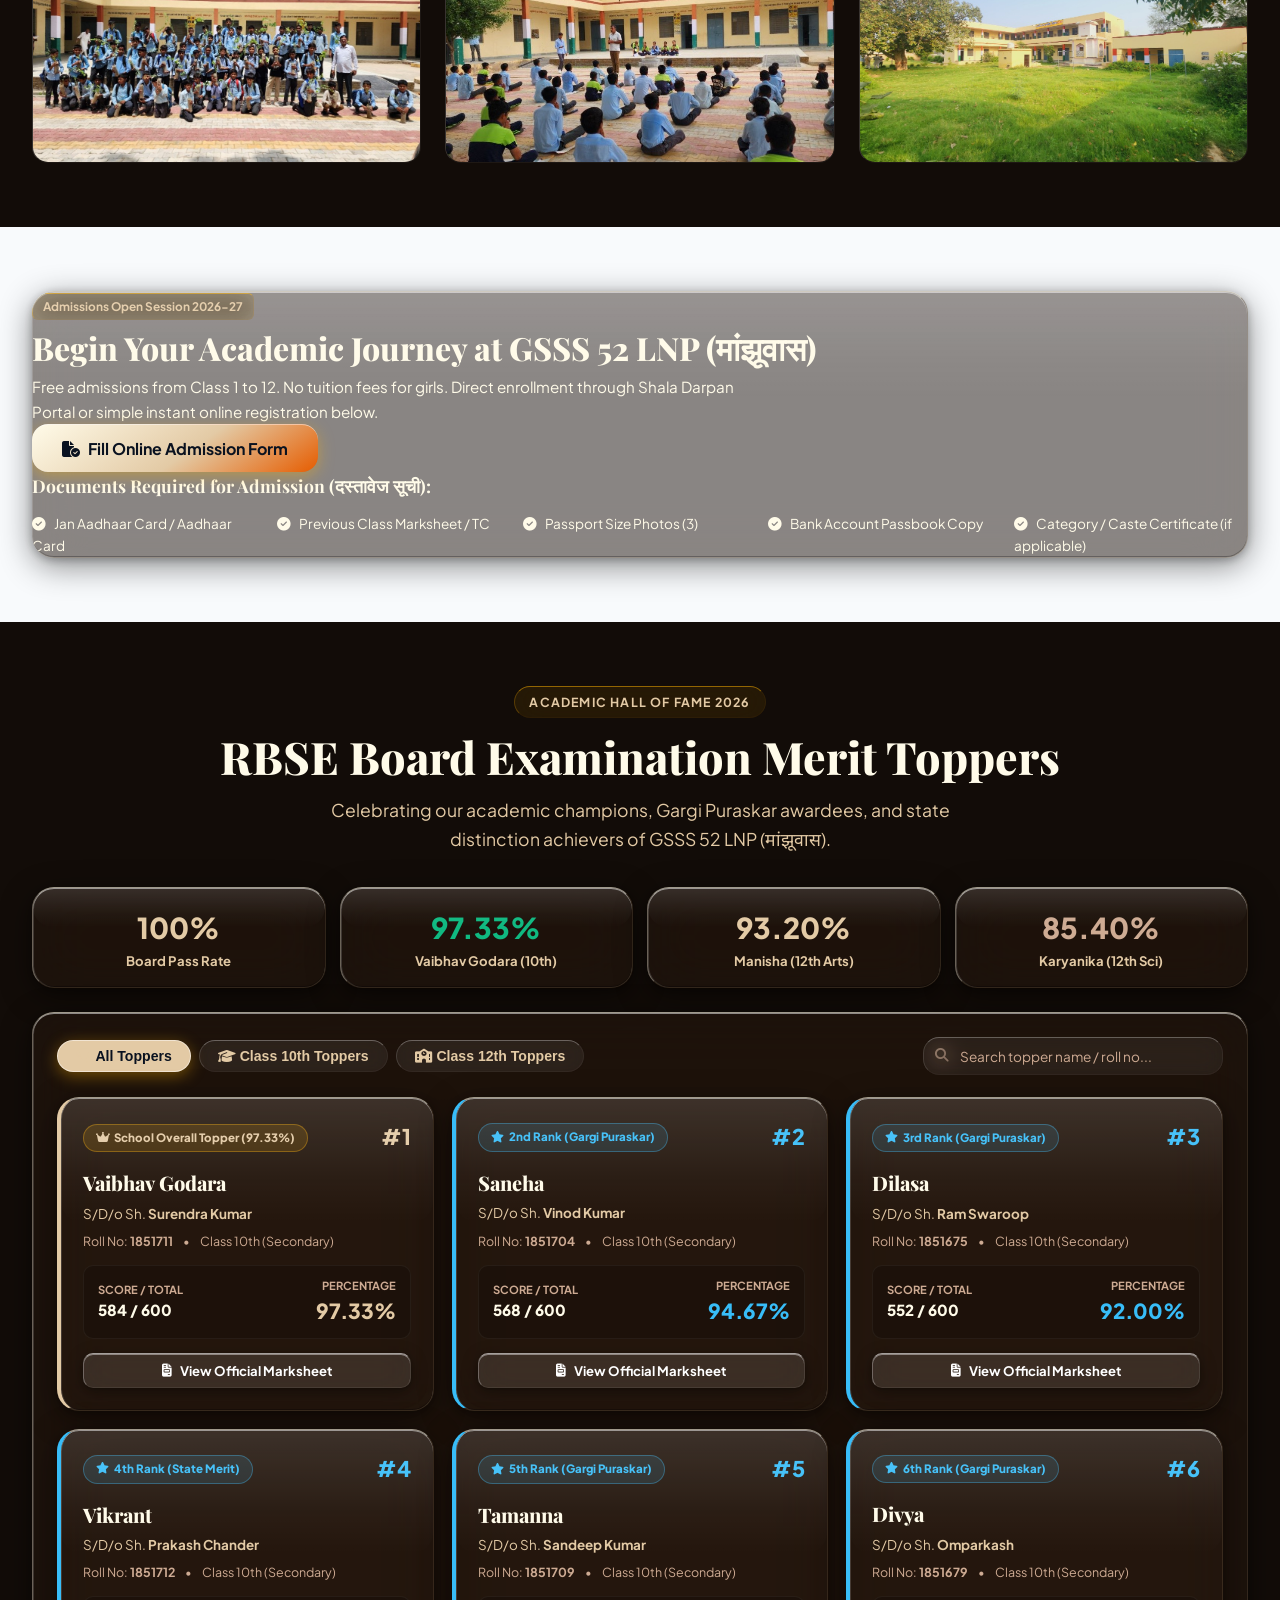
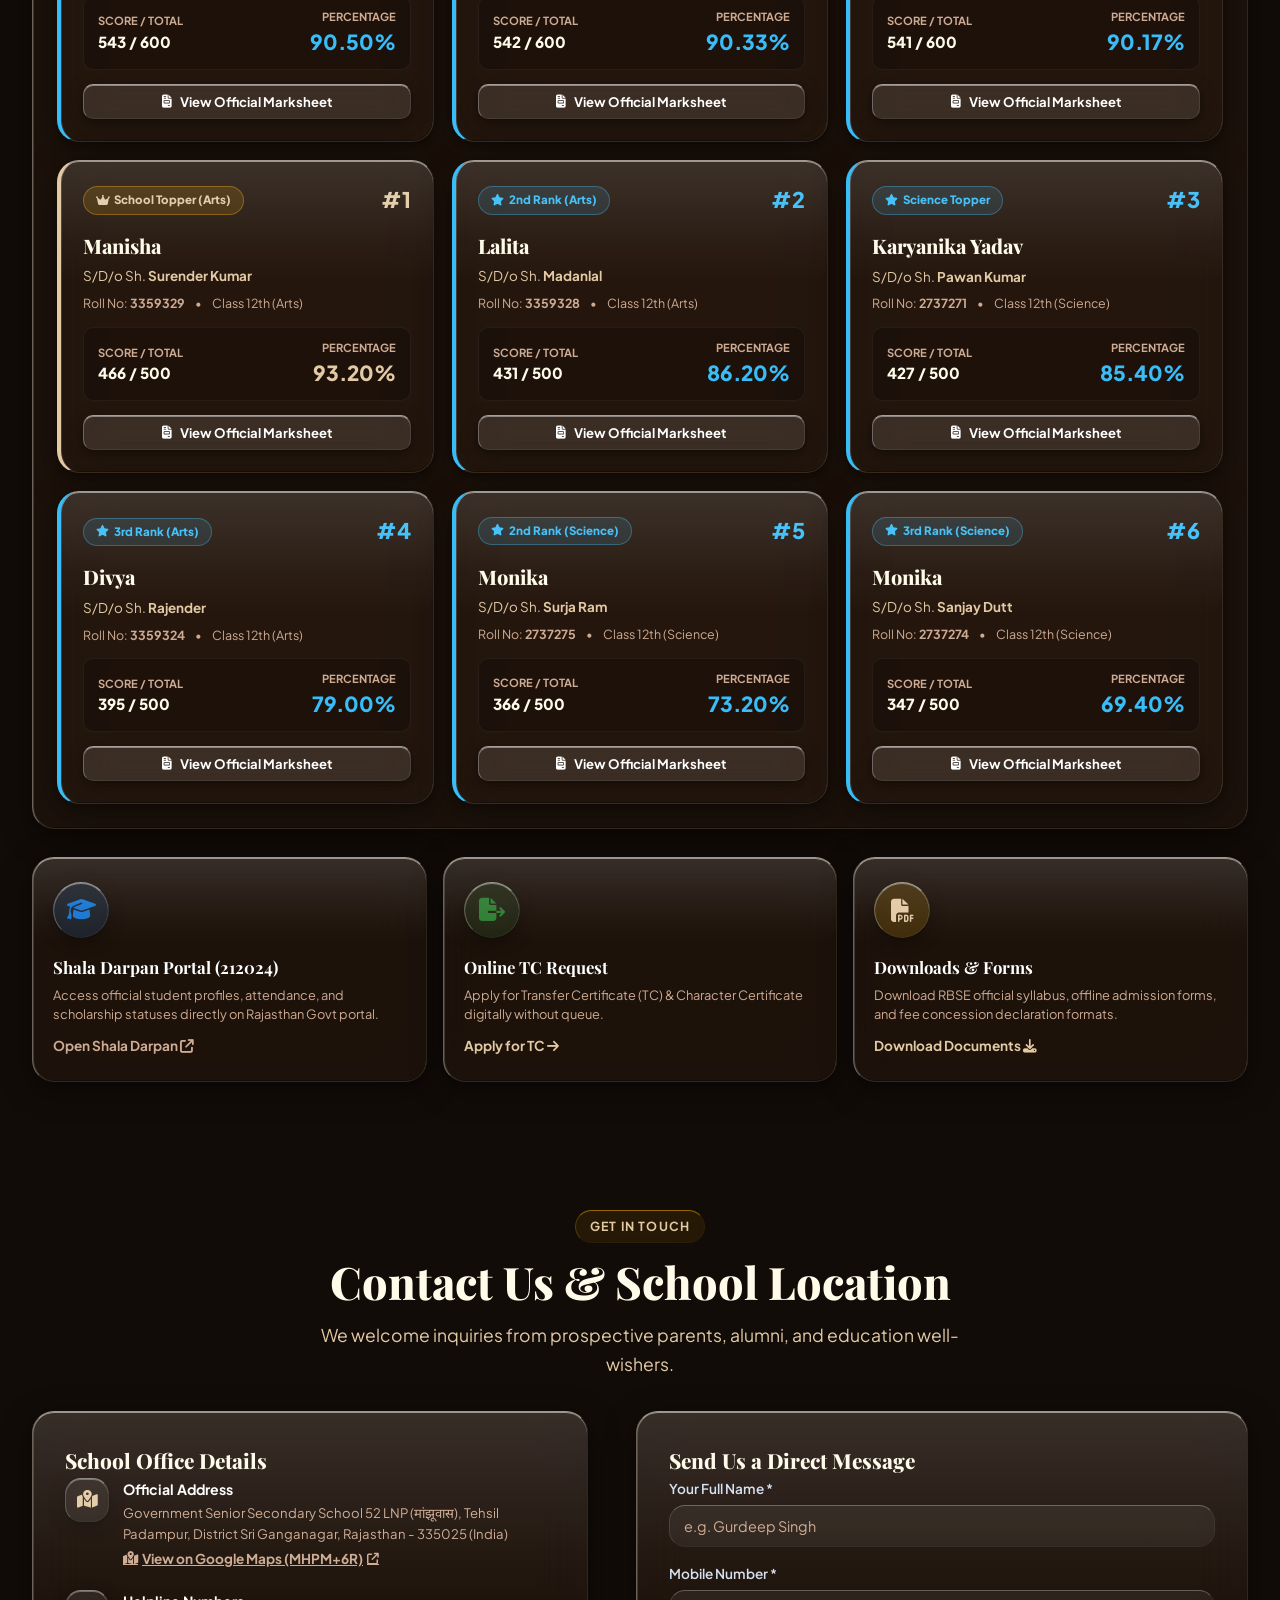
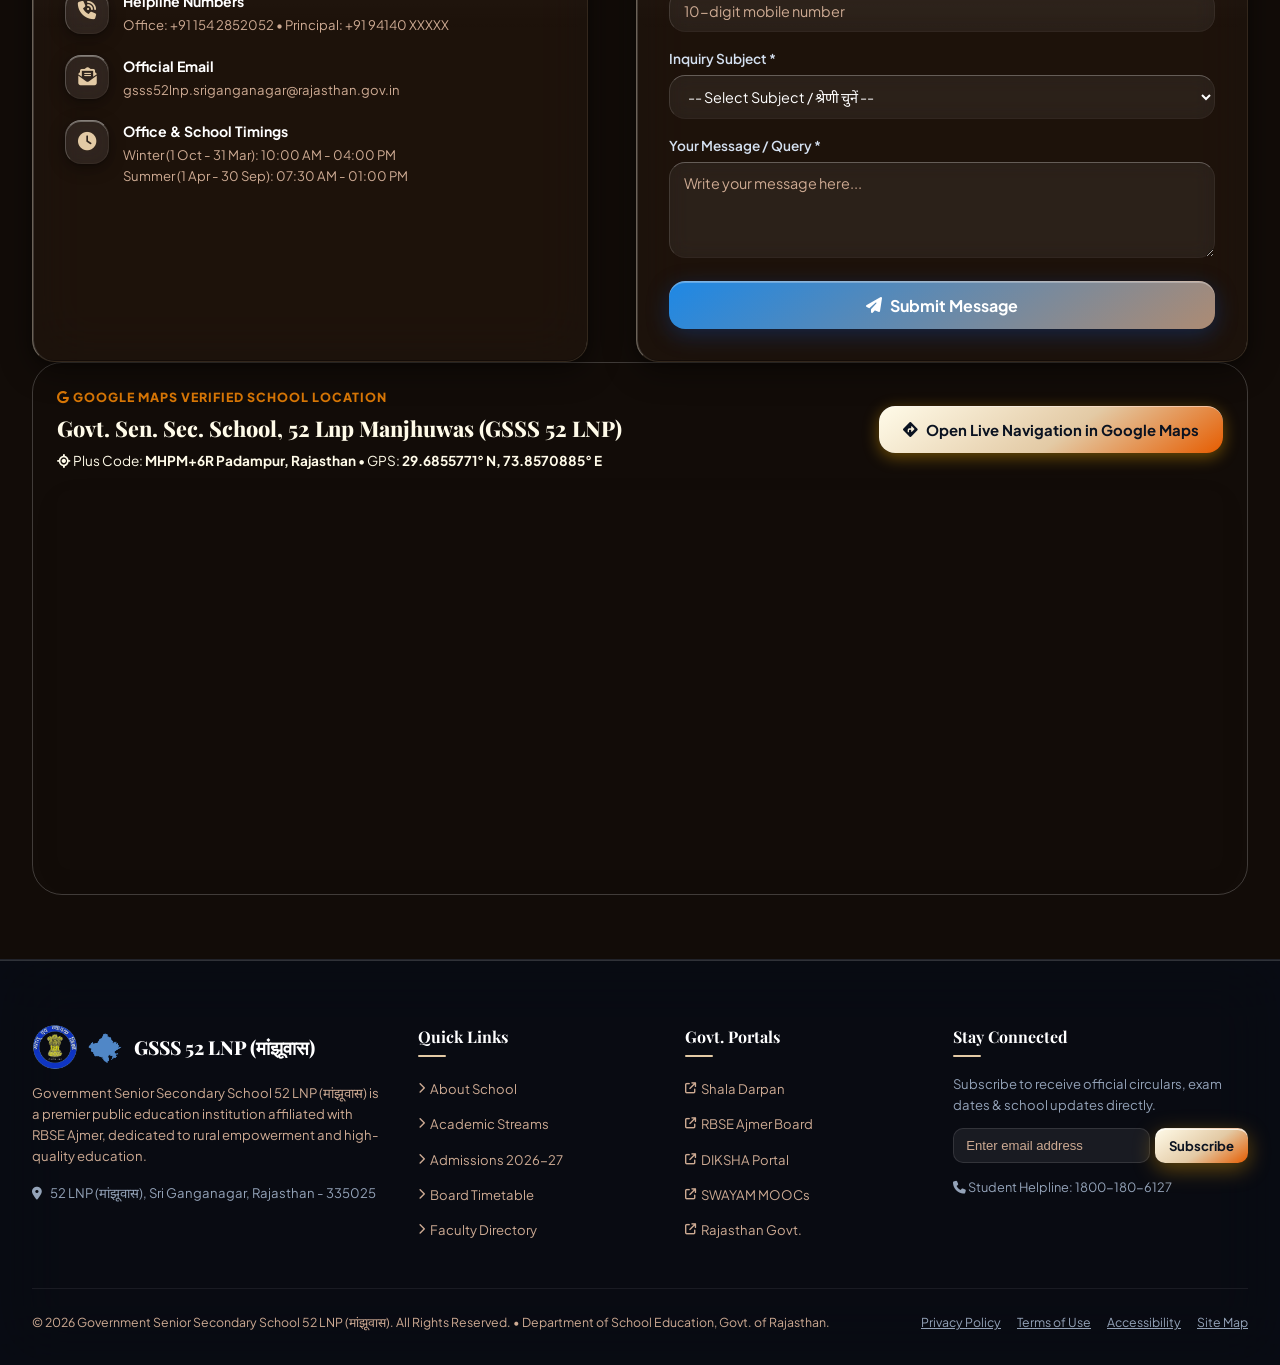
==== commit 8539bcb5: "Update Results section to exclusively showcase RBSE Board Merit Toppers for Class 10th and Class 12t" ====
--- a/index.html
+++ b/index.html
@@ -645,62 +645,61 @@
   <section class="notice-section" id="results">
     <div class="container">
       <div class="text-center">
-        <div class="section-tag accent" data-i18n-en="RBSE Board Results 2026" data-i18n-hi="आरबीएसई बोर्ड परीक्षा परिणाम 2026">RBSE Board Results 2026</div>
-        <h2 class="section-title" data-i18n-en="Class 10th & 12th Board Examination Results (100% Pass)" data-i18n-hi="कक्षा 10वीं व 12वीं बोर्ड परीक्षा परिणाम (100% उत्तीर्ण)">Class 10th & 12th Board Examination Results</h2>
-        <p class="section-subtitle" data-i18n-en="Outstanding 100% Pass Result across Secondary and Senior Secondary with 69 First Divisions across 85 Students." data-i18n-hi="माध्यमिक व उच्च माध्यमिक बोर्ड परीक्षा में 100% शानदार परिणाम एवं 69 विद्यार्थियों द्वारा प्रथम श्रेणी प्राप्त।">
-          Outstanding 100% Pass Result across Secondary and Senior Secondary with 69 First Divisions across 85 Students.
+        <div class="section-tag accent" data-i18n-en="Academic Hall of Fame 2026" data-i18n-hi="अकादमिक मेरिट टॉपर्स 2026">Academic Hall of Fame 2026</div>
+        <h2 class="section-title" data-i18n-en="RBSE Board Examination Merit Toppers" data-i18n-hi="आरबीएसई बोर्ड परीक्षा मेरिट टॉपर्स (10वीं व 12वीं)">RBSE Board Examination Merit Toppers</h2>
+        <p class="section-subtitle" data-i18n-en="Celebrating our academic champions, Gargi Puraskar awardees, and state distinction achievers of GSSS 52 LNP (मांझूवास)." data-i18n-hi="रा.उ.मा.वि. 52 एलएनपी (मांझूवास) के गौरवशाली मेधावी छात्र-छात्राएं एवं गार्गी पुरस्कार प्राप्तकर्ता।">
+          Celebrating our academic champions, Gargi Puraskar awardees, and state distinction achievers of GSSS 52 LNP (मांझूवास).
         </p>
       </div>
 
-      <!-- Result Summary Cards -->
+      <!-- Result Summary Highlights -->
       <div style="display: grid; grid-template-columns: repeat(auto-fit, minmax(180px, 1fr)); gap: 14px; margin-bottom: 24px;">
         <div class="quick-card" style="padding: 16px; text-align: center;">
           <div style="font-size: 1.8rem; font-weight: 900; color: var(--brand-gold);">100%</div>
-          <div style="font-size: 0.82rem; color: var(--text-secondary); font-weight: 700;">Overall Pass Rate (85/85)</div>
+          <div style="font-size: 0.82rem; color: var(--text-secondary); font-weight: 700;">Board Pass Rate</div>
         </div>
         <div class="quick-card" style="padding: 16px; text-align: center;">
           <div style="font-size: 1.8rem; font-weight: 900; color: #10B981;">97.33%</div>
-          <div style="font-size: 0.82rem; color: var(--text-secondary); font-weight: 700;">Vaibhav Godara (10th Topper)</div>
+          <div style="font-size: 0.82rem; color: var(--text-secondary); font-weight: 700;">Vaibhav Godara (10th)</div>
         </div>
         <div class="quick-card" style="padding: 16px; text-align: center;">
           <div style="font-size: 1.8rem; font-weight: 900; color: var(--brand-gold);">93.20%</div>
-          <div style="font-size: 0.82rem; color: var(--text-secondary); font-weight: 700;">Manisha (12th Arts Topper)</div>
+          <div style="font-size: 0.82rem; color: var(--text-secondary); font-weight: 700;">Manisha (12th Arts)</div>
         </div>
         <div class="quick-card" style="padding: 16px; text-align: center;">
           <div style="font-size: 1.8rem; font-weight: 900; color: var(--brand-sky);">85.40%</div>
-          <div style="font-size: 0.82rem; color: var(--text-secondary); font-weight: 700;">Karyanika Yadav (12th Sci)</div>
-        </div>
-      </div>
-
-      <!-- Result Search & Filter Container -->
+          <div style="font-size: 0.82rem; color: var(--text-secondary); font-weight: 700;">Karyanika (12th Sci)</div>
+        </div>
+      </div>
+
+      <!-- Toppers Showcase Card Container -->
       <div class="notices-table-container liquid-glass-card" style="padding: 24px; margin-bottom: 28px;">
         
-        <!-- Primary Class Switcher (10th vs 12th) -->
-        <div style="display: flex; justify-content: center; margin-bottom: 20px; gap: 12px;">
-          <button class="filter-tab class-tab-btn active" data-class="10th" onclick="switchResultClass('10th')" style="padding: 8px 24px; font-size: 0.95rem; font-weight: 800;">
-            <i class="fa-solid fa-graduation-cap me-1"></i> Class 10th Secondary (53 Students)
-          </button>
-          <button class="filter-tab class-tab-btn" data-class="12th" onclick="switchResultClass('12th')" style="padding: 8px 24px; font-size: 0.95rem; font-weight: 800;">
-            <i class="fa-solid fa-school me-1"></i> Class 12th Sr. Secondary (32 Students)
-          </button>
-        </div>
-
-        <div style="display: flex; flex-wrap: wrap; justify-content: space-between; align-items: center; gap: 14px; margin-bottom: 20px; padding-top: 14px; border-top: 1px solid rgba(255,255,255,0.08);">
-          <!-- Sub Tabs (Toppers / Streams) -->
-          <div class="notice-filter-tabs" id="resultSubTabsContainer" style="margin-bottom: 0;">
-            <!-- Rendered by results_controller.js -->
-          </div>
-
-          <!-- Live Roll Number Search Across 85 Students -->
-          <div style="display: flex; align-items: center; gap: 8px; max-width: 320px; width: 100%;">
+        <!-- Filter & Search Bar -->
+        <div style="display: flex; flex-wrap: wrap; justify-content: space-between; align-items: center; gap: 14px; margin-bottom: 22px;">
+          <!-- Class Switcher Tabs -->
+          <div style="display: flex; flex-wrap: wrap; gap: 8px;">
+            <button class="filter-tab class-tab-btn active" data-class="all" onclick="switchResultClass('all')" style="padding: 7px 18px; font-size: 0.88rem; font-weight: 800;">
+              <i class="fa-solid fa-trophy me-1" style="color: var(--brand-gold);"></i> All Toppers
+            </button>
+            <button class="filter-tab class-tab-btn" data-class="10th" onclick="switchResultClass('10th')" style="padding: 7px 18px; font-size: 0.88rem; font-weight: 800;">
+              <i class="fa-solid fa-graduation-cap me-1"></i> Class 10th Toppers
+            </button>
+            <button class="filter-tab class-tab-btn" data-class="12th" onclick="switchResultClass('12th')" style="padding: 7px 18px; font-size: 0.88rem; font-weight: 800;">
+              <i class="fa-solid fa-school me-1"></i> Class 12th Toppers
+            </button>
+          </div>
+
+          <!-- Live Roll Number / Name Search -->
+          <div style="display: flex; align-items: center; gap: 8px; max-width: 300px; width: 100%;">
             <div style="position: relative; width: 100%;">
               <i class="fa-solid fa-magnifying-glass" style="position: absolute; left: 12px; top: 50%; transform: translateY(-50%); color: var(--text-muted); font-size: 0.85rem;"></i>
-              <input type="text" class="form-input" placeholder="Search 10th / 12th Roll No or Name..." oninput="handleLiveResultSearch(this.value)" style="padding-left: 36px; font-size: 0.85rem; height: 38px;">
-            </div>
-          </div>
-        </div>
-
-        <!-- Dynamic Result Table Output -->
+              <input type="text" class="form-input" placeholder="Search topper name / roll no..." oninput="handleLiveResultSearch(this.value)" style="padding-left: 36px; font-size: 0.85rem; height: 38px;">
+            </div>
+          </div>
+        </div>
+
+        <!-- Dynamic Toppers Grid Output -->
         <div id="boardResultTableContainer"></div>
       </div>
 
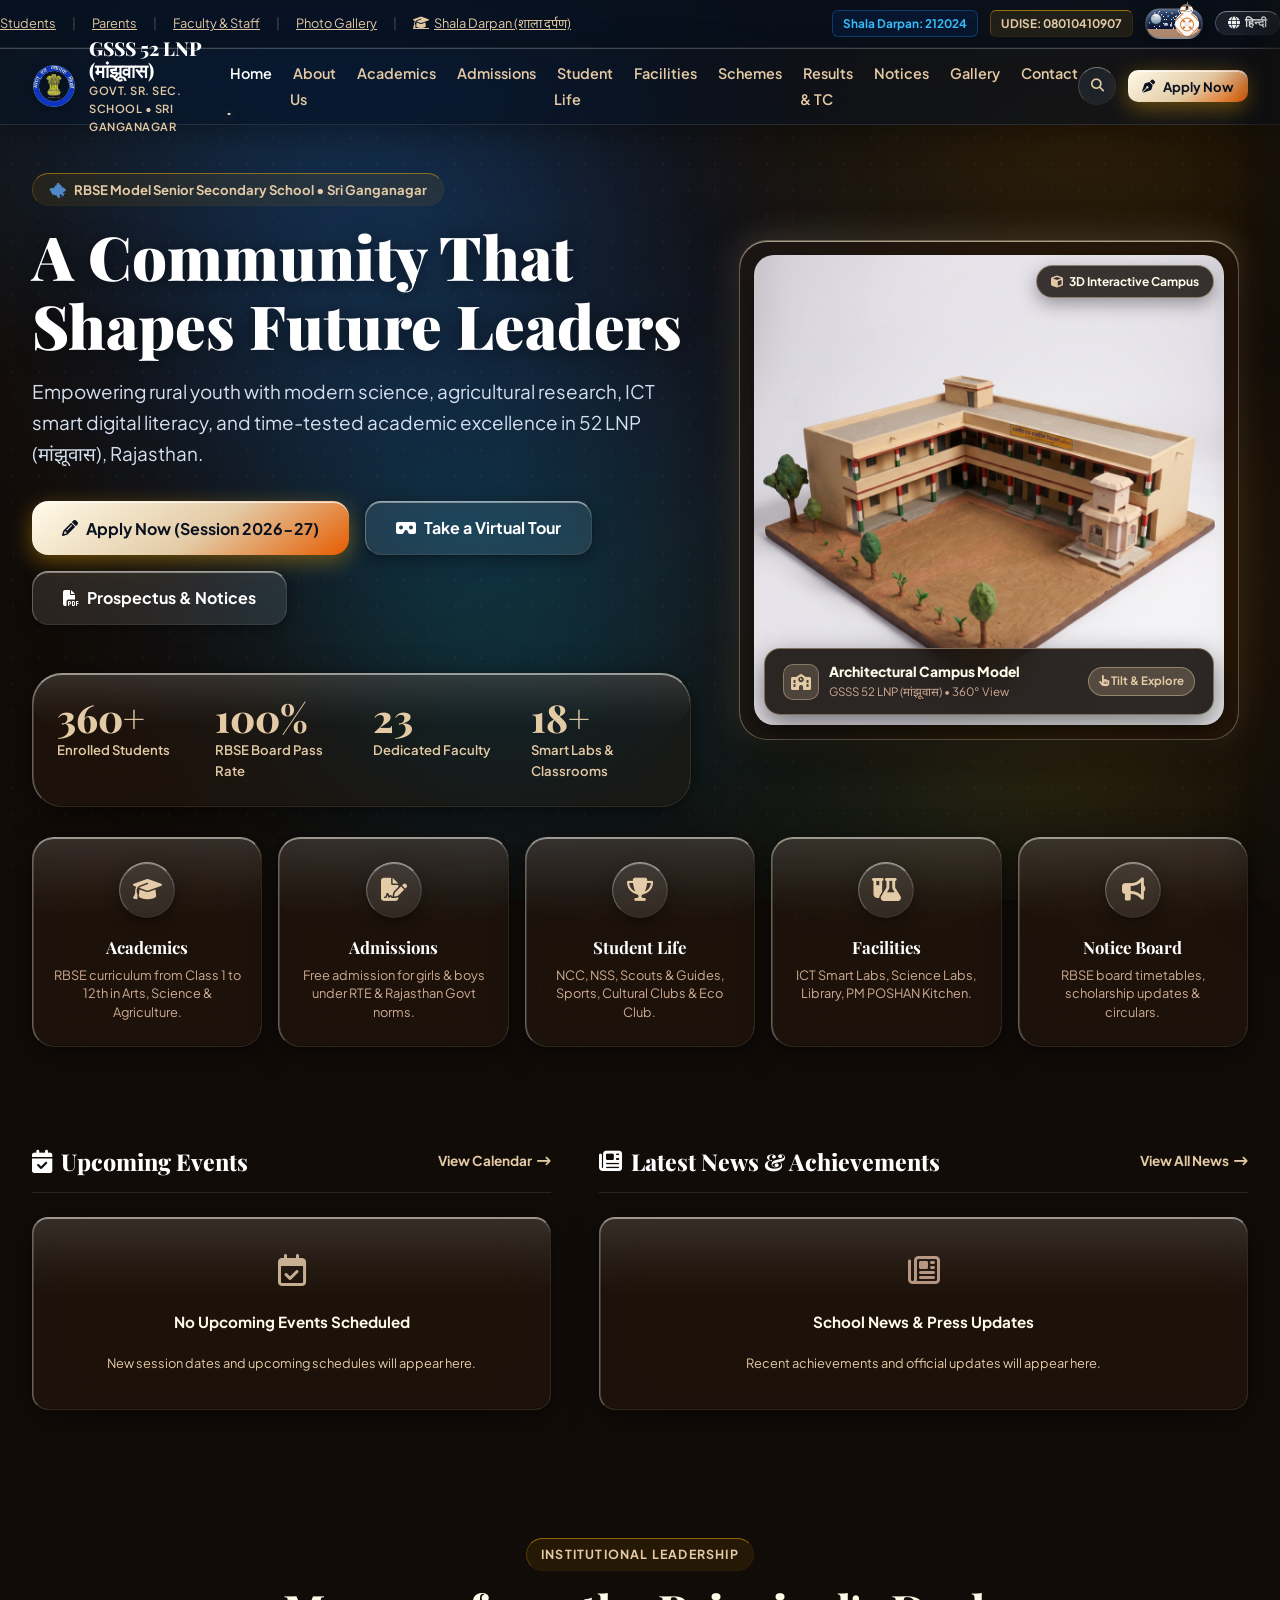
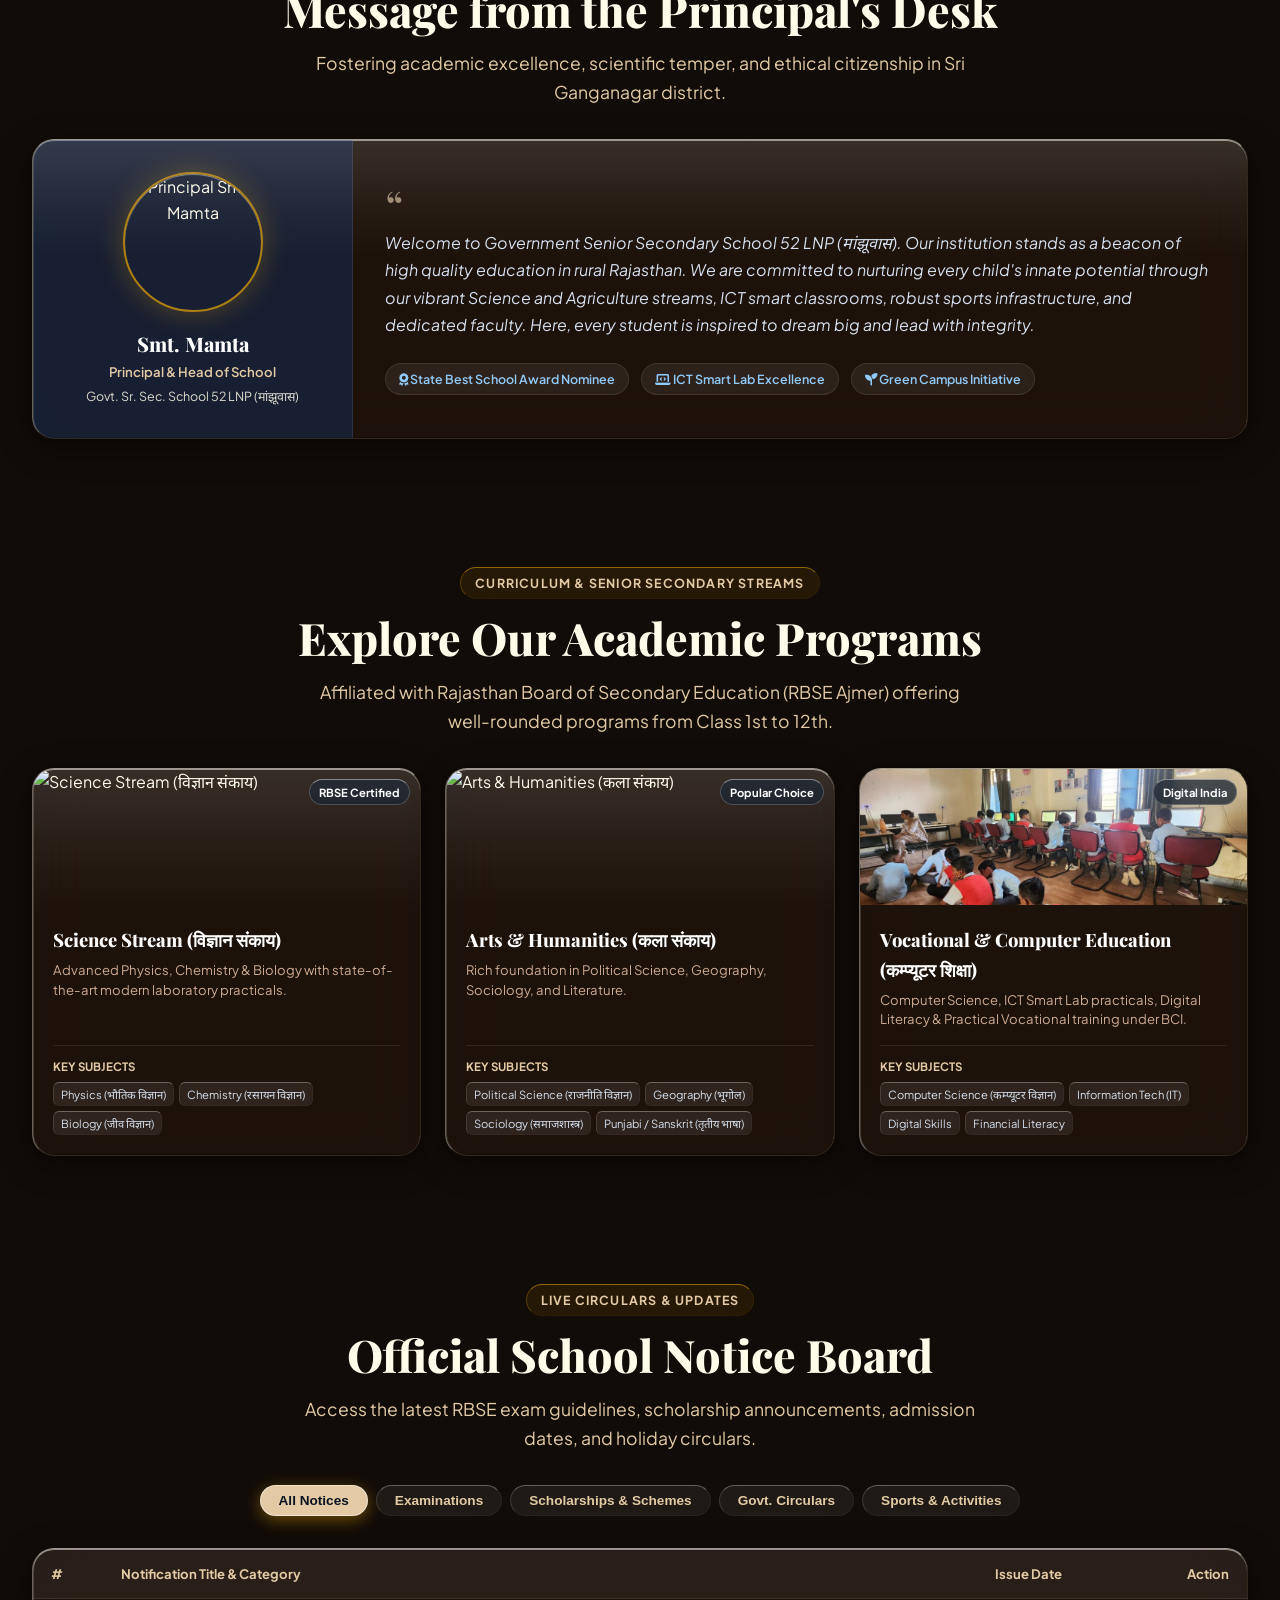
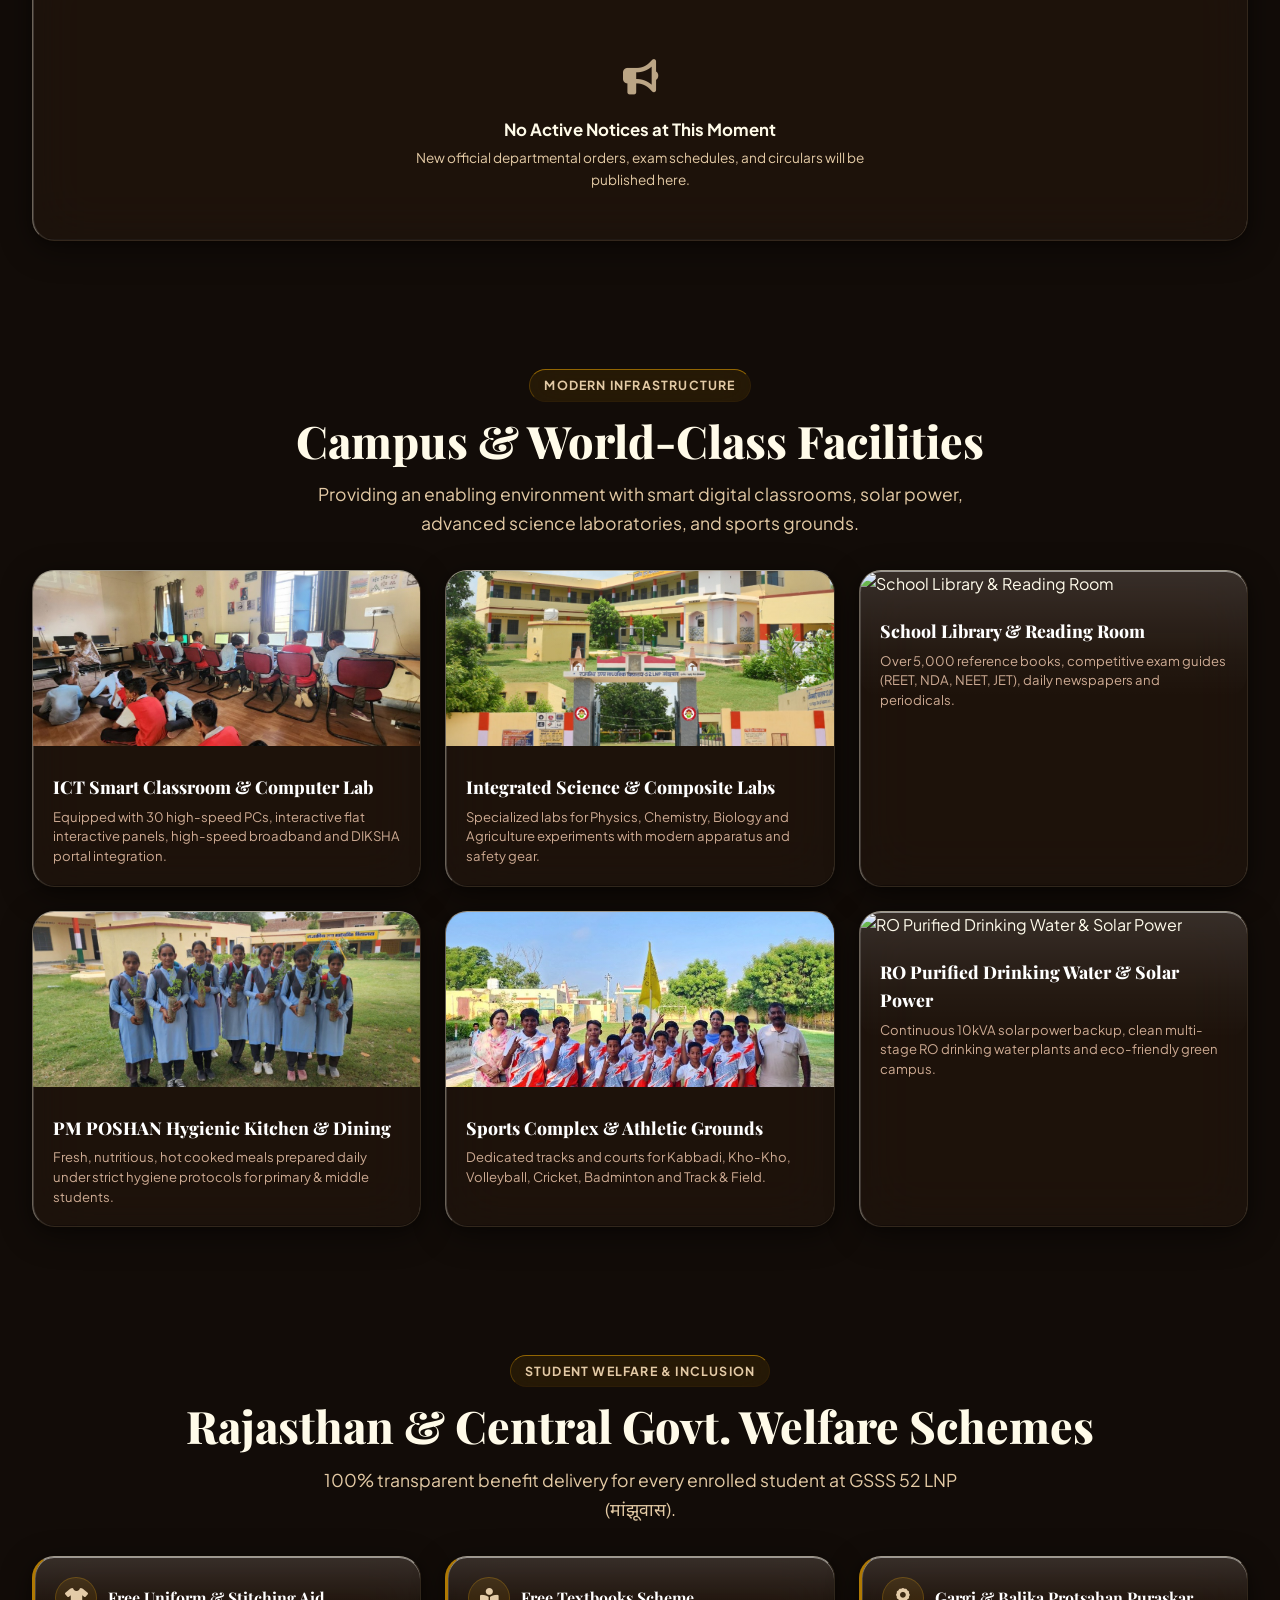
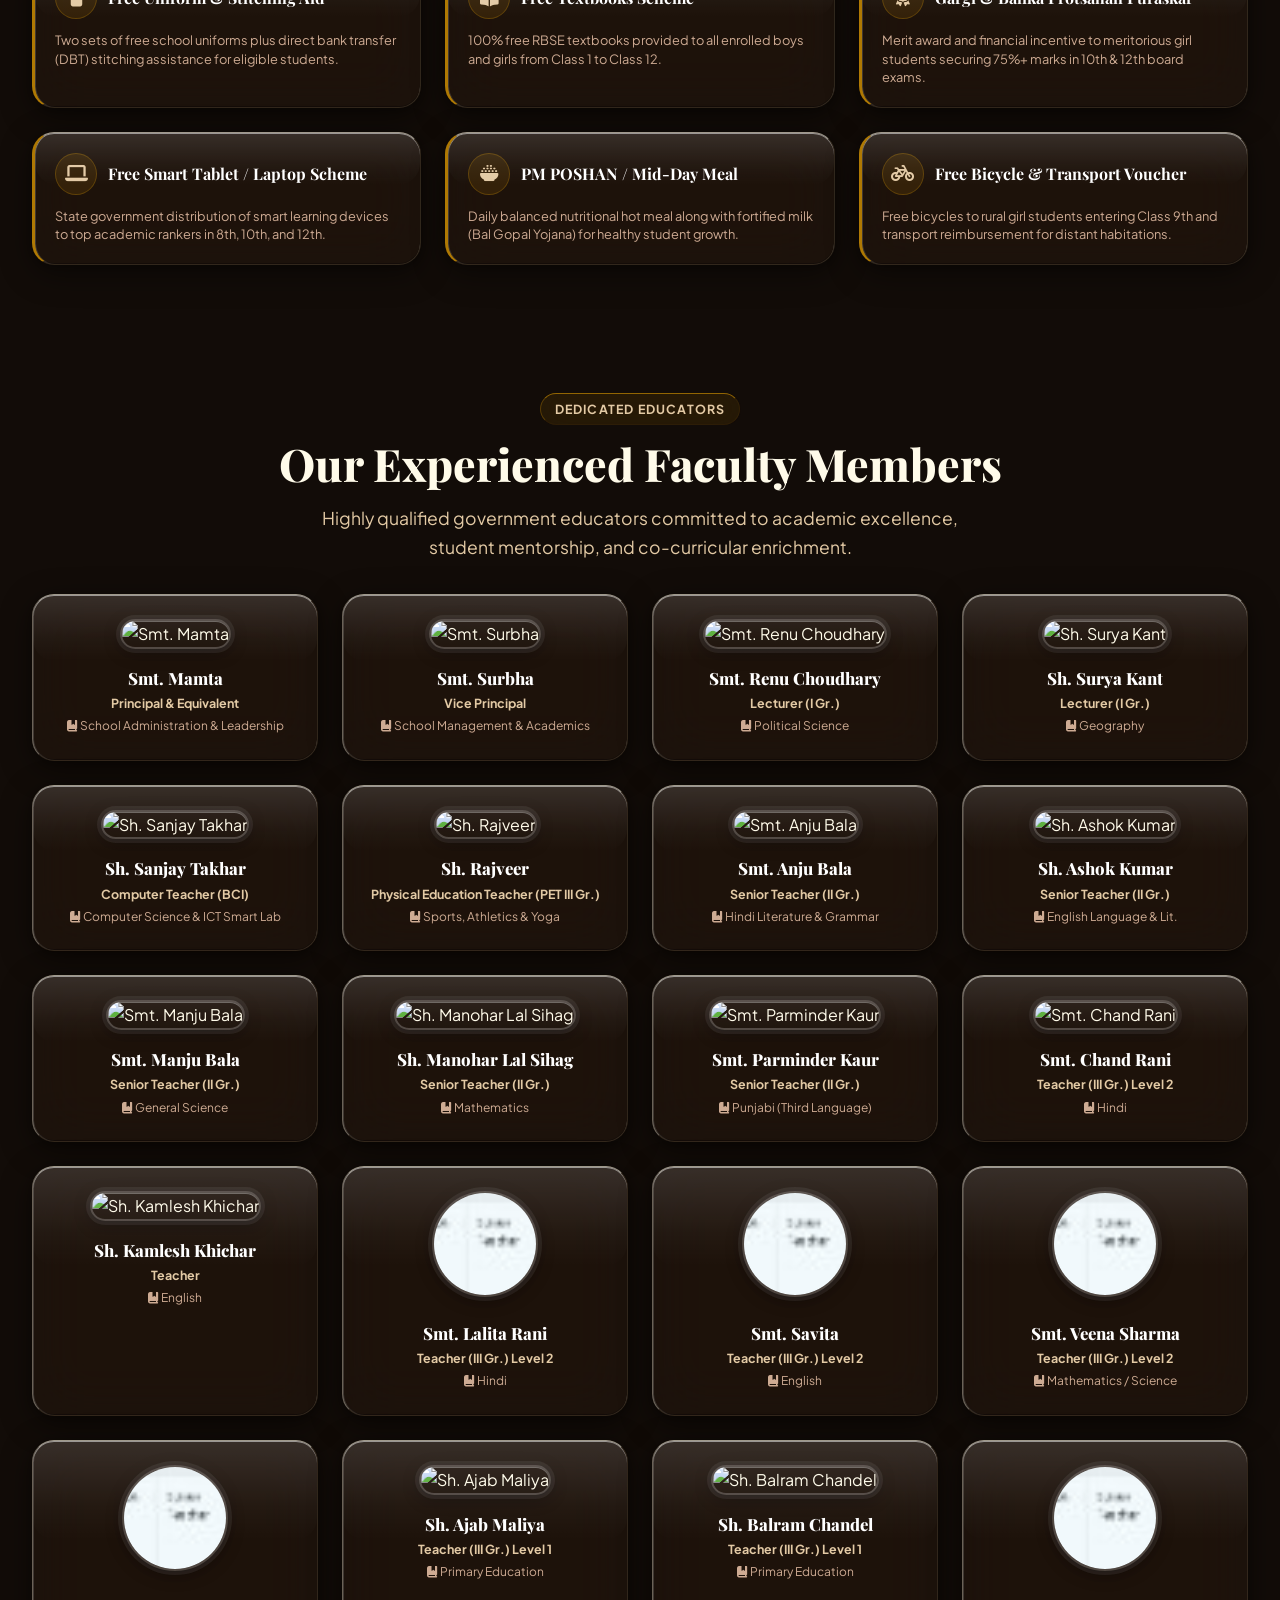
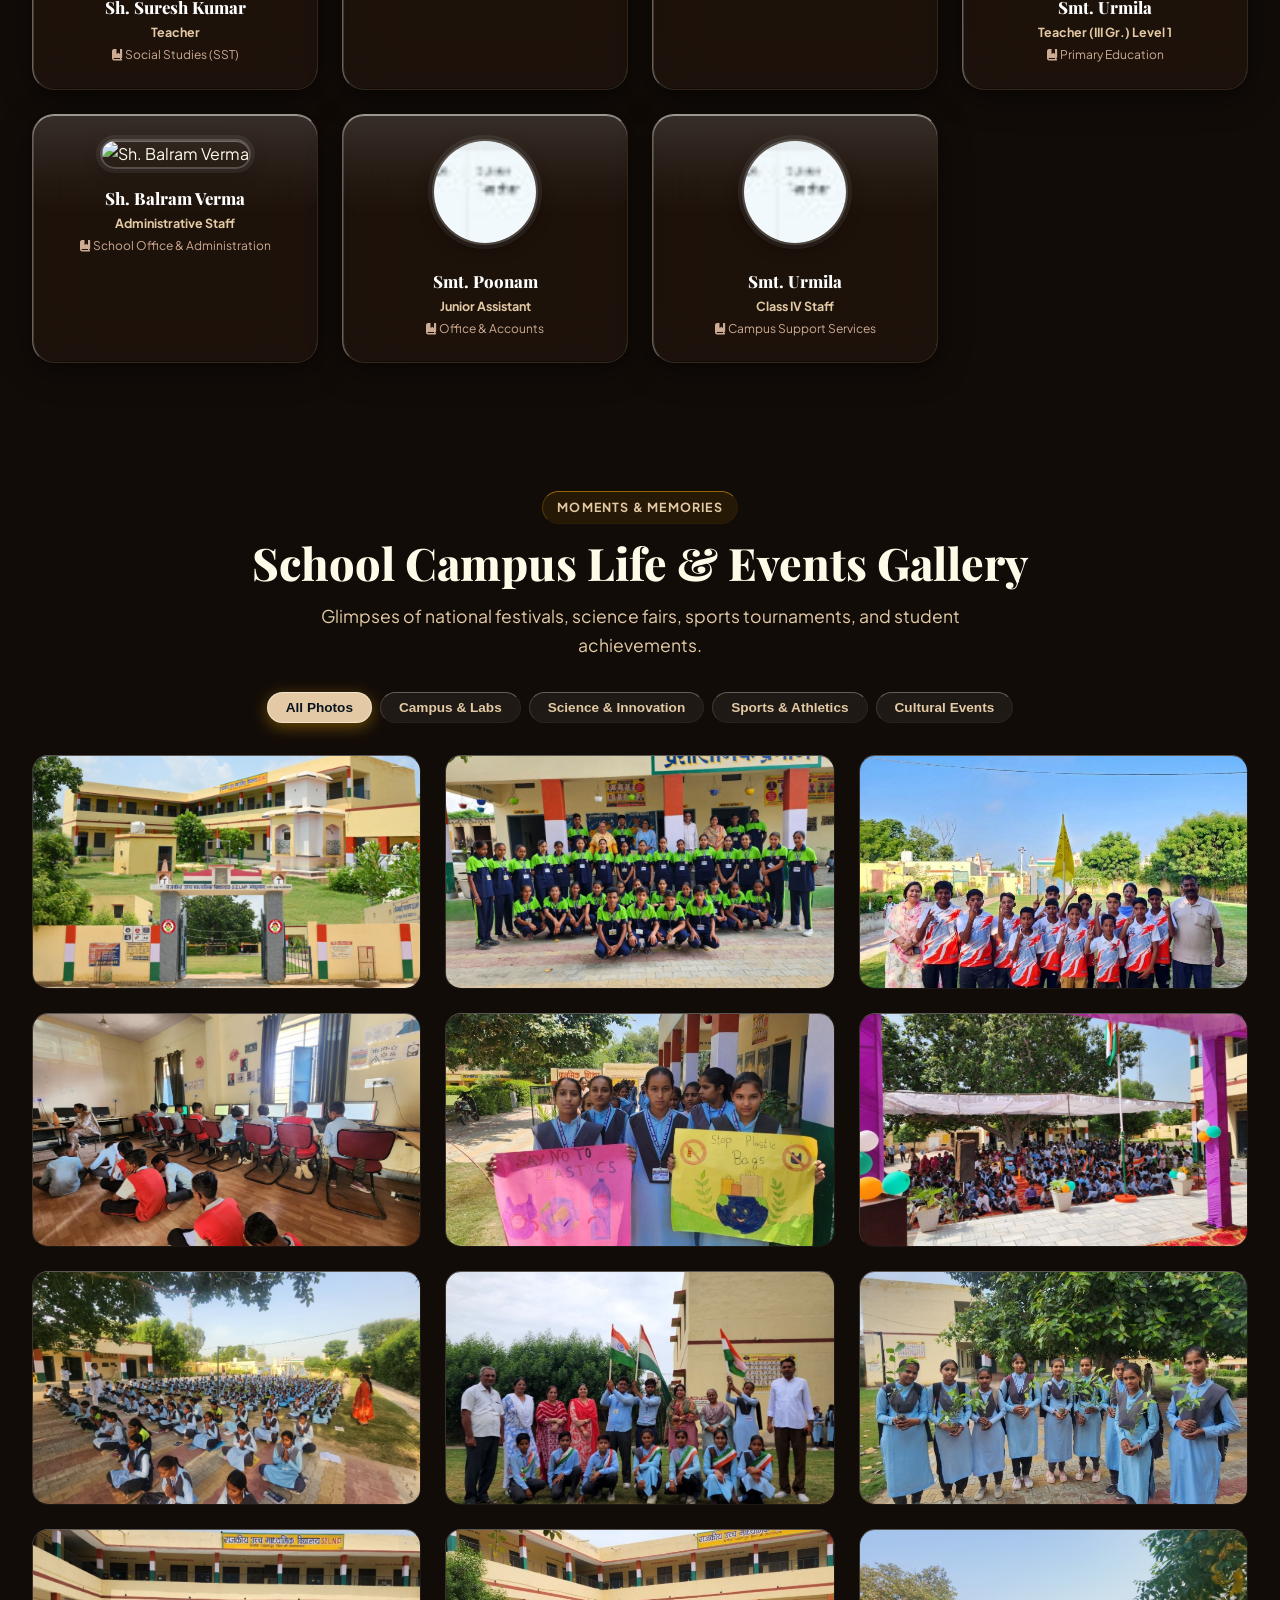
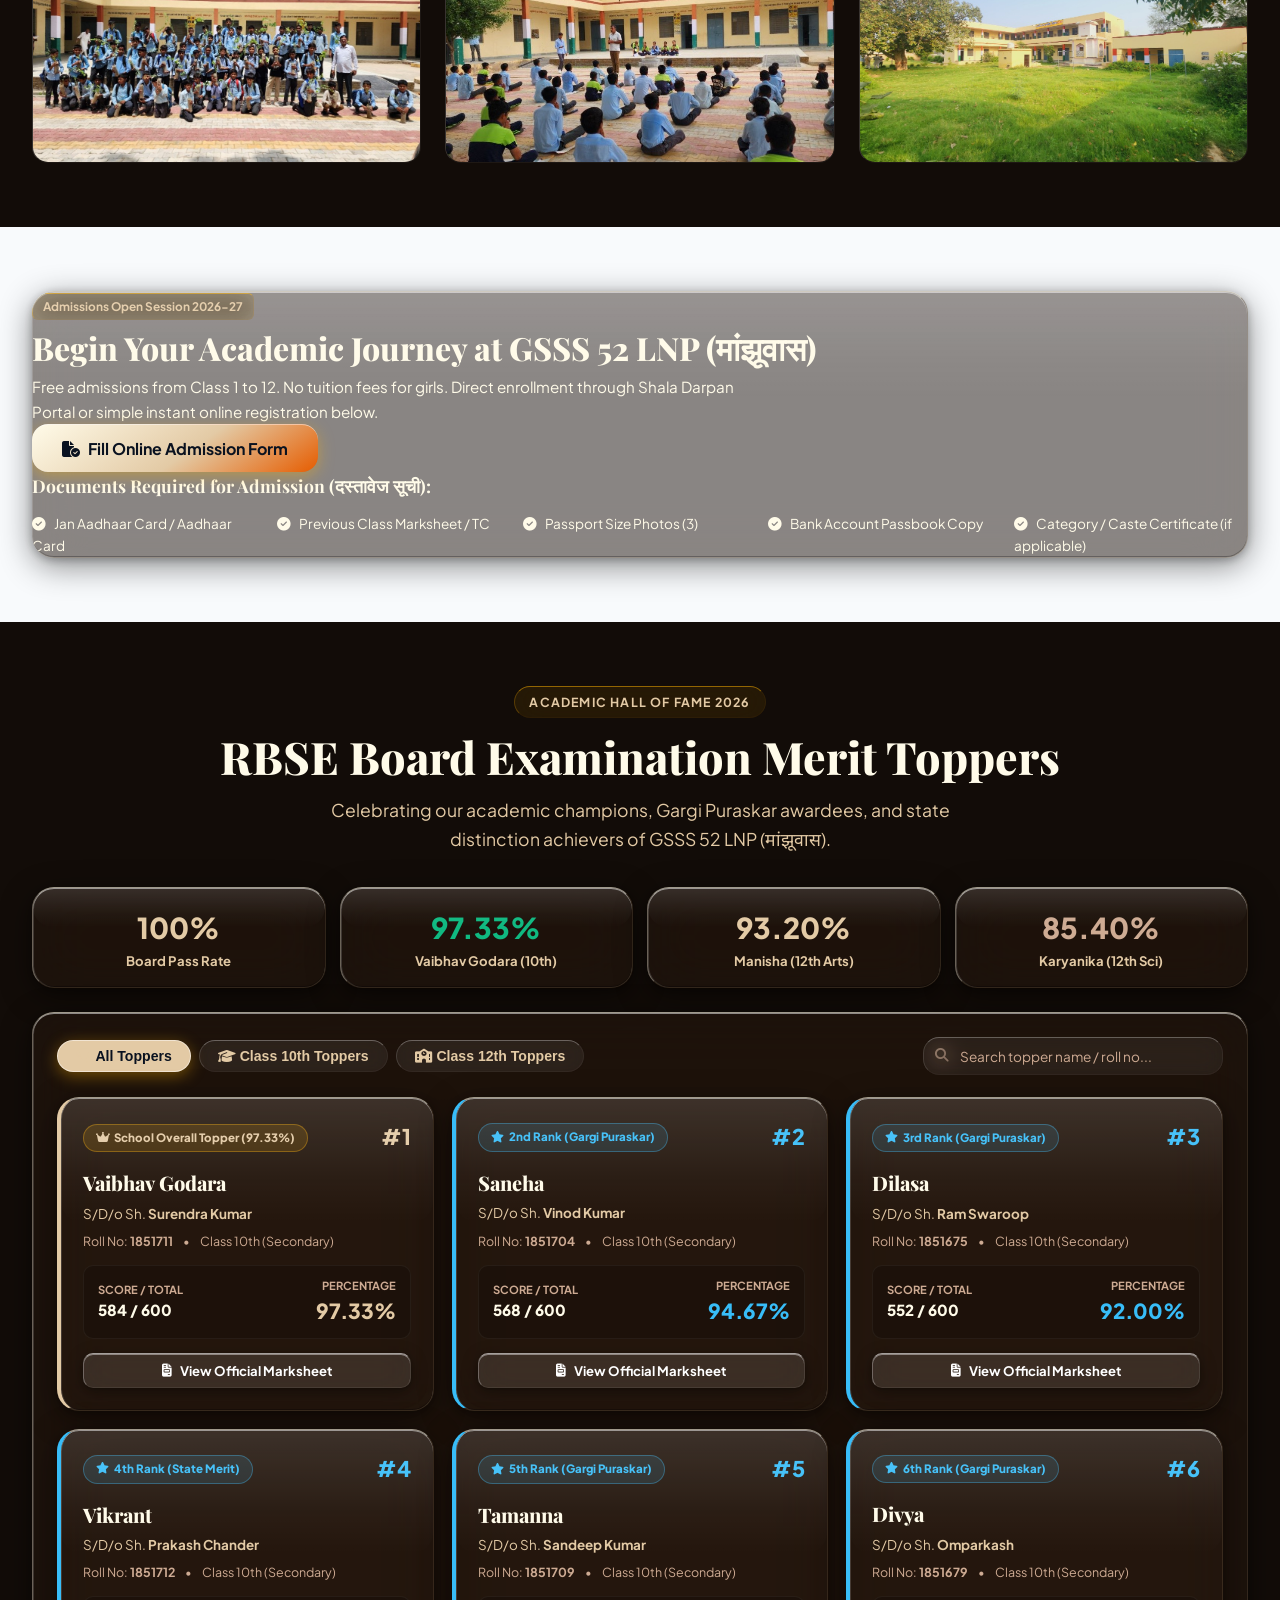
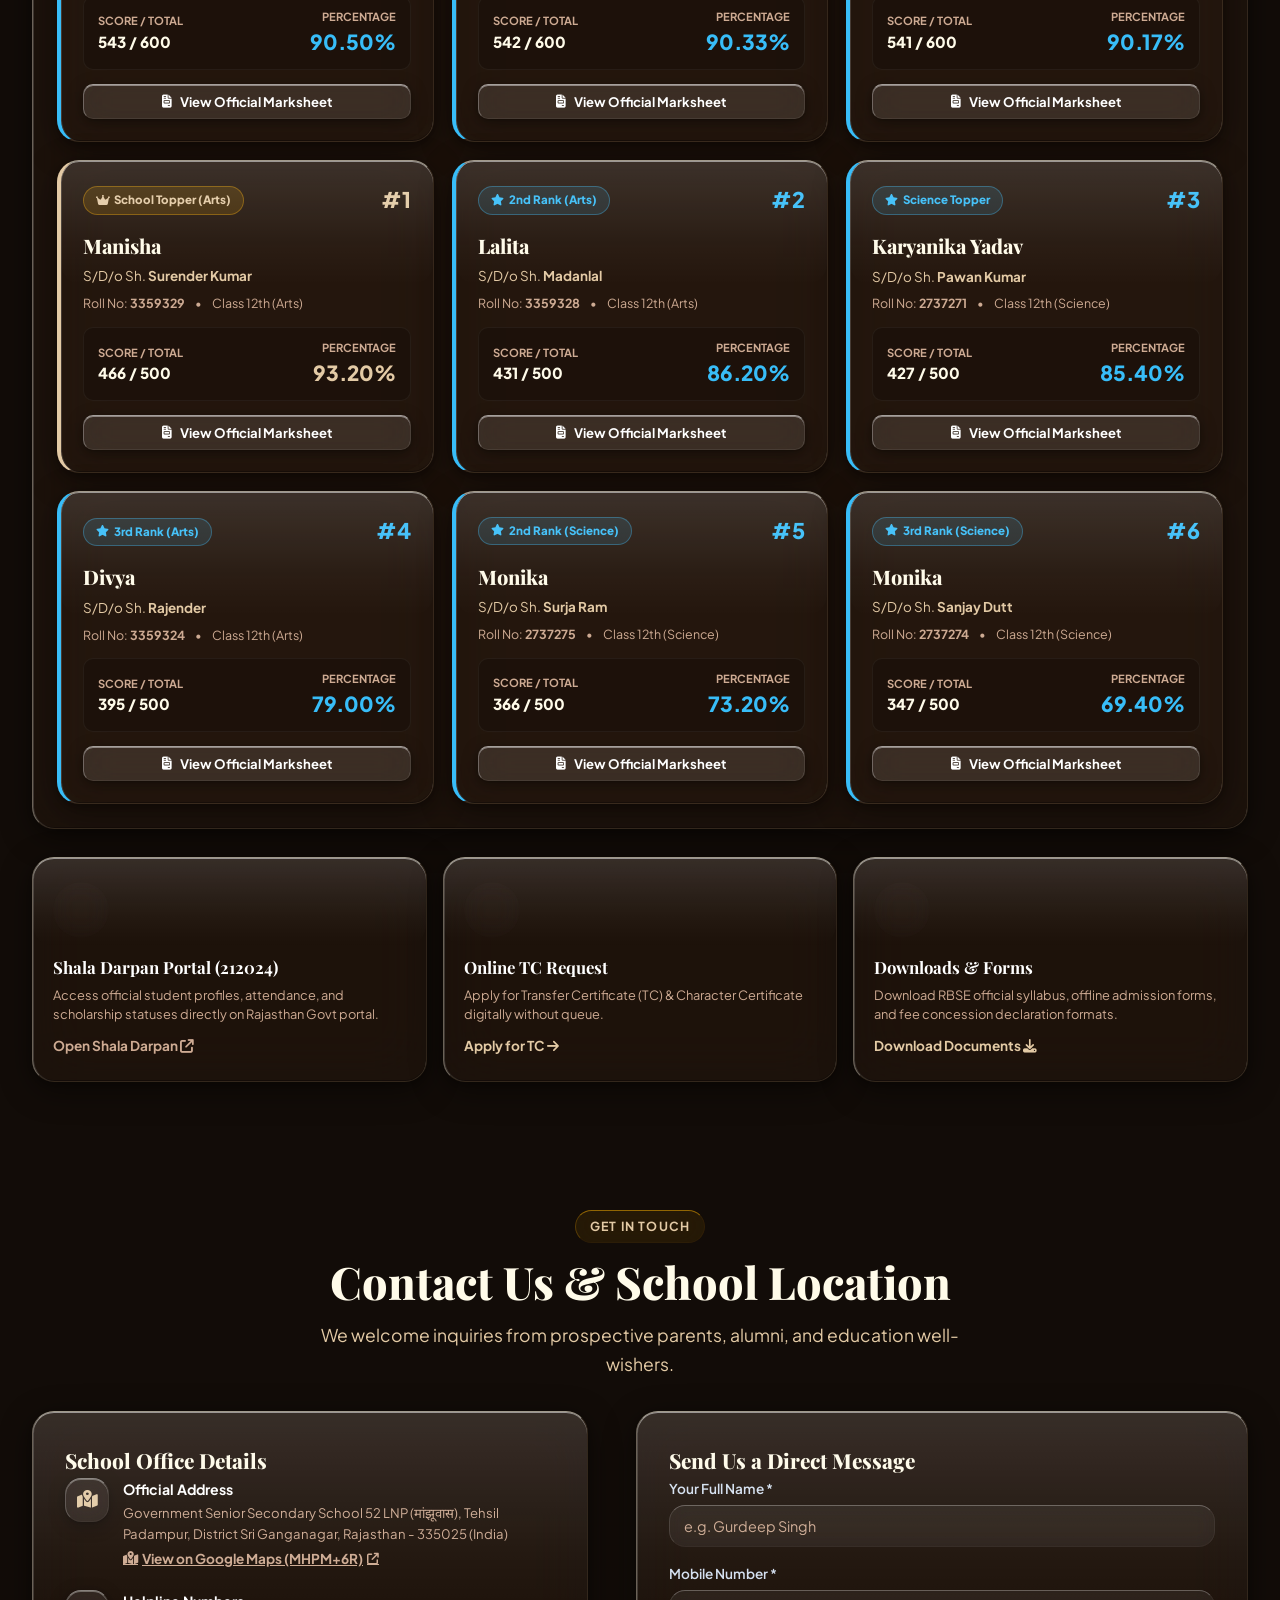
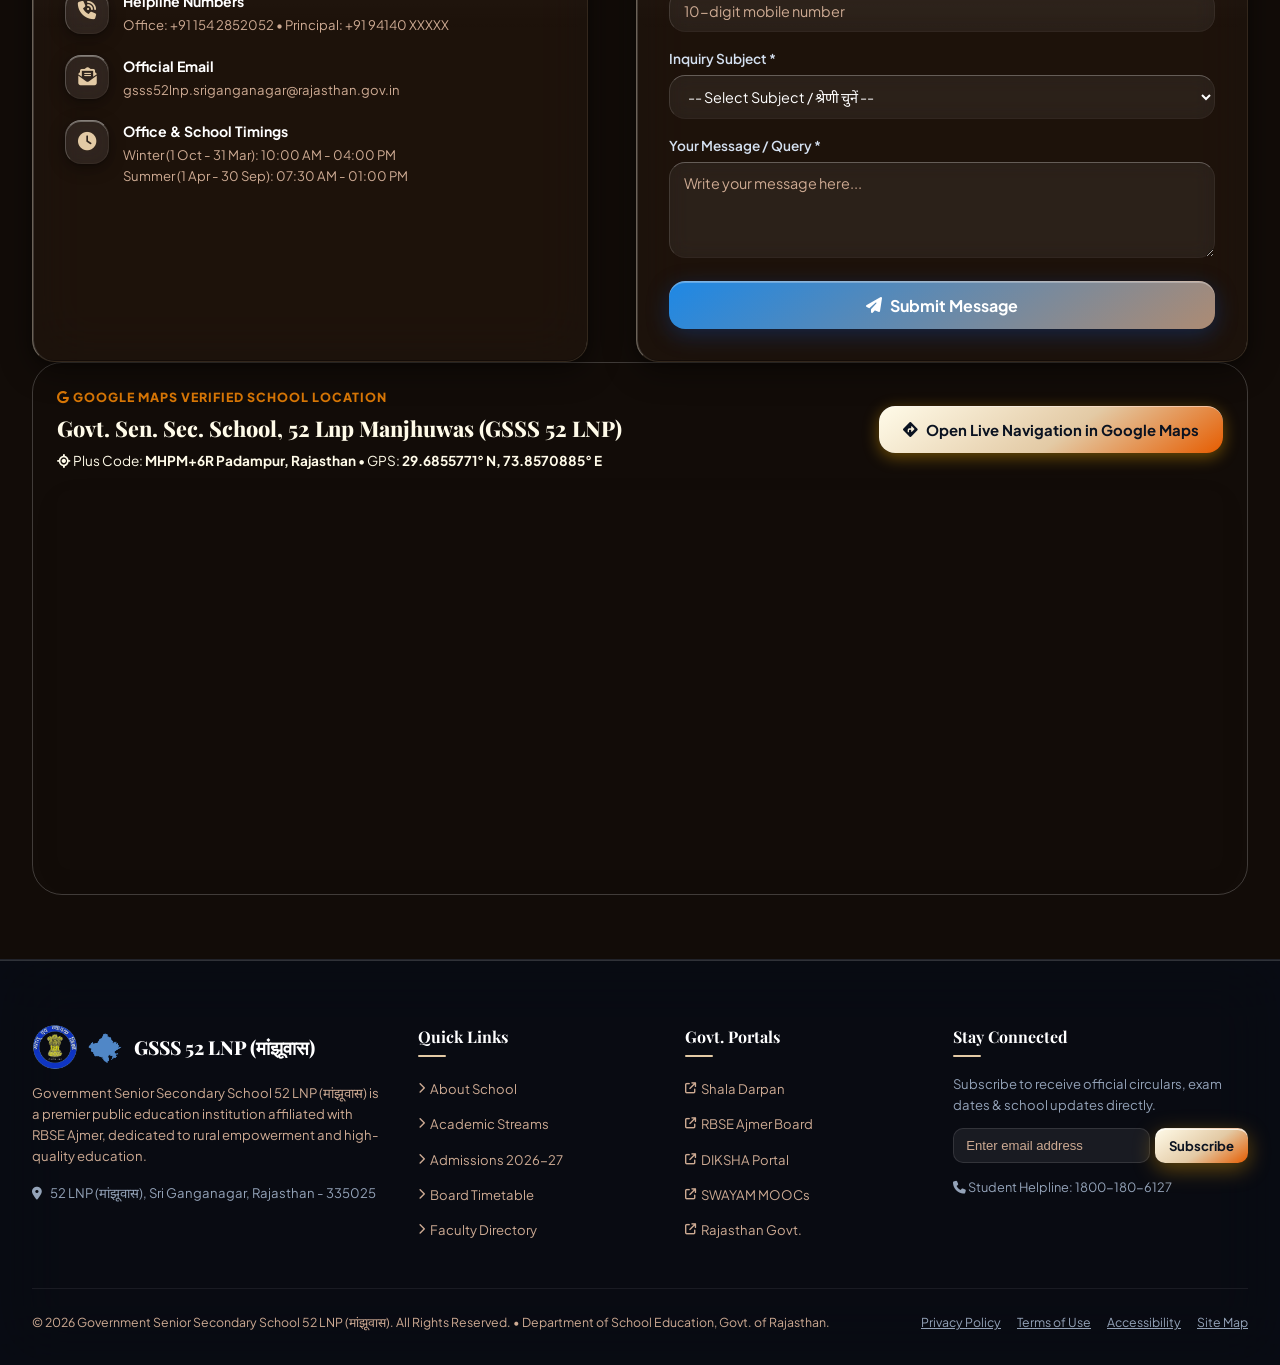
==== commit 346cea67: "Update preloader animation with Uiverse.io KSAplay gradient loading bar, blinking dots, pulsing scho" ====
--- a/index.html
+++ b/index.html
@@ -36,48 +36,40 @@
   </div>
 
   <!-- =========================================================================
-       0. PAGE PRELOADER (Uiverse.io by Nawsome)
+       0. PAGE PRELOADER (Uiverse.io by KSAplay)
        ========================================================================= -->
   <div class="preloader-overlay" id="pagePreloader">
-    <svg class="pl" viewBox="0 0 160 160" width="160px" height="160px" xmlns="http://www.w3.org/2000/svg">
-      <defs>
-        <linearGradient id="pl-grad" x1="0" y1="0" x2="0" y2="1">
-          <stop offset="0%" stop-color="#0D47A1" />
-          <stop offset="100%" stop-color="#FFB300" />
-        </linearGradient>
-        <mask id="pl-mask">
-          <rect x="0" y="0" width="160" height="160" fill="url(#pl-grad)" />
-        </mask>
-      </defs>
-      <g fill="none" stroke-linecap="round" stroke-width="16">
-        <g class="pl__ring-rotate">
-          <circle class="pl__ring-stroke" cx="80" cy="80" r="72" stroke="#1565C0" stroke-dasharray="452.39 452.39" stroke-dashoffset="452" transform="rotate(-45,80,80)" />
-        </g>
-        <g stroke="#FFB300" mask="url(#pl-mask)">
-          <circle class="pl__ring-stroke" cx="80" cy="80" r="72" stroke-dasharray="452.39 452.39" stroke-dashoffset="452" transform="rotate(-45,80,80)" />
-        </g>
-        <g class="pl__arrows" stroke="#FFD54F">
-          <polyline points="24 80,40 80,40 64" />
-          <polyline points="136 80,120 80,120 96" />
-        </g>
-        <g class="pl__ticks" stroke="#90CAF9" stroke-dasharray="12 12" stroke-dashoffset="-12">
-          <line class="pl__tick" x1="80" y1="16" x2="80" y2="28" />
-          <line class="pl__tick" x1="125.25" y1="34.75" x2="116.76" y2="43.24" />
-          <line class="pl__tick" x1="144" y1="80" x2="132" y2="80" />
-          <line class="pl__tick" x1="125.25" y1="125.25" x2="116.76" y2="116.76" />
-          <line class="pl__tick" x1="80" y1="144" x2="80" y2="132" />
-          <line class="pl__tick" x1="34.75" y1="125.25" x2="43.24" y2="116.76" />
-          <line class="pl__tick" x1="16" y1="80" x2="28" y2="80" />
-          <line class="pl__tick" x1="34.75" y1="34.75" x2="43.24" y2="43.24" />
-        </g>
-      </g>
-    </svg>
+    <div style="margin-bottom: 20px; text-align: center;">
+      <img src="assets/logo.png" alt="School Emblem" style="width: 60px; height: 60px; object-fit: contain; filter: drop-shadow(0 4px 16px rgba(227,202,165,0.45)); animation: pulse 2s infinite;">
+    </div>
+    
+    <div class="loader">
+      <div class="loading-text">
+        Loading<span class="dot">.</span><span class="dot">.</span><span class="dot">.</span>
+      </div>
+      <div class="loading-bar-background">
+        <div class="loading-bar">
+          <div class="white-bars-container">
+            <div class="white-bar"></div>
+            <div class="white-bar"></div>
+            <div class="white-bar"></div>
+            <div class="white-bar"></div>
+            <div class="white-bar"></div>
+            <div class="white-bar"></div>
+            <div class="white-bar"></div>
+            <div class="white-bar"></div>
+            <div class="white-bar"></div>
+            <div class="white-bar"></div>
+          </div>
+        </div>
+      </div>
+    </div>
+
     <div class="preloader-brand">
-      <div class="preloader-title">Govt. Sr. Sec. School 52 LNP (मांझूवास)</div>
-      <div class="preloader-subtitle">Inspire • Learn • Lead</div>
+      <div class="preloader-title" data-i18n-en="Govt. Sr. Sec. School 52 LNP (Manjhuwas)" data-i18n-hi="रा.उ.मा.वि. 52 एलएनपी (मांझूवास)">Govt. Sr. Sec. School 52 LNP (मांझूवास)</div>
+      <div class="preloader-subtitle" data-i18n-en="Inspire • Learn • Lead" data-i18n-hi="प्रेरणा • ज्ञान • नेतृत्व">Inspire • Learn • Lead</div>
     </div>
   </div>
-
 
   <!-- =========================================================================
        1. TOP UTILITY BAR (Bilingual & Portals)
--- a/css/styles.css
+++ b/css/styles.css
@@ -500,30 +500,116 @@
 .scroll-top-btn.visible{opacity:1;pointer-events:auto}
 .scroll-top-btn:hover{background:var(--brand-gold);border-color:rgba(255,255,255,.7);color:#0A1220;transform:translateY(-3px);box-shadow:0 8px 24px rgba(255,179,0,.45)}
 
-/* ── PRELOADER ───────────────────────────────────────────────────────────── */
+/* ── PRELOADER (Uiverse.io by KSAplay) ───────────────────────────────────── */
 .preloader-overlay{position:fixed;inset:0;background:var(--bg-base);z-index:9999;display:flex;flex-direction:column;align-items:center;justify-content:center;transition:opacity .55s ease-out,visibility .55s ease-out}
 .preloader-overlay.hidden{opacity:0;visibility:hidden;pointer-events:none}
 .preloader-brand{margin-top:22px;text-align:center}
 .preloader-title{font-family:var(--font-serif);font-size:1.25rem;font-weight:800;color:#FFF}
 .preloader-subtitle{font-size:.76rem;color:var(--brand-gold);letter-spacing:1px;text-transform:uppercase;margin-top:3px}
-.pl{display:block;width:7.5em;height:7.5em}
-.pl__arrows,.pl__ring-rotate,.pl__ring-stroke,.pl__tick{animation-duration:2s;animation-timing-function:linear;animation-iteration-count:infinite}
-.pl__arrows{animation-name:arrows42;transform:rotate(45deg);transform-origin:16px 52px}
-.pl__ring-rotate,.pl__ring-stroke{transform-origin:80px 80px}
-.pl__ring-rotate{animation-name:ringRotate42}
-.pl__ring-stroke{animation-name:ringStroke42;transform:rotate(-45deg)}
-.pl__tick{animation-name:tick42}
-.pl__tick:nth-child(2){animation-delay:-1.75s}
-.pl__tick:nth-child(3){animation-delay:-1.5s}
-.pl__tick:nth-child(4){animation-delay:-1.25s}
-.pl__tick:nth-child(5){animation-delay:-1s}
-.pl__tick:nth-child(6){animation-delay:-.75s}
-.pl__tick:nth-child(7){animation-delay:-.5s}
-.pl__tick:nth-child(8){animation-delay:-.25s}
-@keyframes arrows42{from{transform:rotate(45deg)}to{transform:rotate(405deg)}}
-@keyframes ringRotate42{from{transform:rotate(0)}to{transform:rotate(720deg)}}
-@keyframes ringStroke42{from,to{stroke-dashoffset:452;transform:rotate(-45deg)}50%{stroke-dashoffset:169.5;transform:rotate(-180deg)}}
-@keyframes tick42{from,3%,47%,to{stroke-dashoffset:-12}14%,36%{stroke-dashoffset:0}}
+
+.loader {
+  display: flex;
+  align-items: center;
+  justify-content: center;
+  flex-direction: column;
+  gap: 8px;
+}
+
+.loading-text {
+  color: #FFFBE9;
+  font-size: 14pt;
+  font-weight: 600;
+  margin-left: 10px;
+  letter-spacing: 0.5px;
+}
+
+.dot {
+  margin-left: 3px;
+  animation: blink 1.5s infinite;
+}
+.dot:nth-child(2) {
+  animation-delay: 0.3s;
+}
+
+.dot:nth-child(3) {
+  animation-delay: 0.6s;
+}
+
+.loading-bar-background {
+  --height: 30px;
+  display: flex;
+  align-items: center;
+  box-sizing: border-box;
+  padding: 5px;
+  width: 220px;
+  height: var(--height);
+  background-color: #212121;
+  box-shadow: #0c0c0c -2px 2px 4px 0px inset, 0 4px 15px rgba(0,0,0,0.4);
+  border-radius: calc(var(--height) / 2);
+  border: 1px solid rgba(227, 202, 165, 0.25);
+}
+
+.loading-bar {
+  position: relative;
+  display: flex;
+  justify-content: center;
+  flex-direction: column;
+  --height: 20px;
+  width: 0%;
+  height: var(--height);
+  overflow: hidden;
+  background: rgb(222, 74, 15);
+  background: linear-gradient(
+    0deg,
+    rgba(222, 74, 15, 1) 0%,
+    rgba(249, 199, 79, 1) 100%
+  );
+  border-radius: calc(var(--height) / 2);
+  animation: loading 3.5s ease-out infinite;
+  box-shadow: 0 0 12px rgba(249, 199, 79, 0.45);
+}
+
+.white-bars-container {
+  position: absolute;
+  display: flex;
+  align-items: center;
+  gap: 18px;
+}
+
+.white-bar {
+  background: rgb(255, 255, 255);
+  background: linear-gradient(
+    -45deg,
+    rgba(255, 255, 255, 1) 0%,
+    rgba(255, 255, 255, 0) 70%
+  );
+  width: 10px;
+  height: 45px;
+  opacity: 0.35;
+  rotate: 45deg;
+}
+
+@keyframes loading {
+  0% {
+    width: 0;
+  }
+  80% {
+    width: 100%;
+  }
+  100% {
+    width: 100%;
+  }
+}
+
+@keyframes blink {
+  0%,
+  100% {
+    opacity: 0;
+  }
+  50% {
+    opacity: 1;
+  }
+}
 
 /* ── 3D HERO SCENE ───────────────────────────────────────────────────────── */
 .hero-3d-scene{position:absolute;top:0;right:0;width:50%;height:100%;pointer-events:none;perspective:1200px;display:none;overflow:hidden;z-index:5}
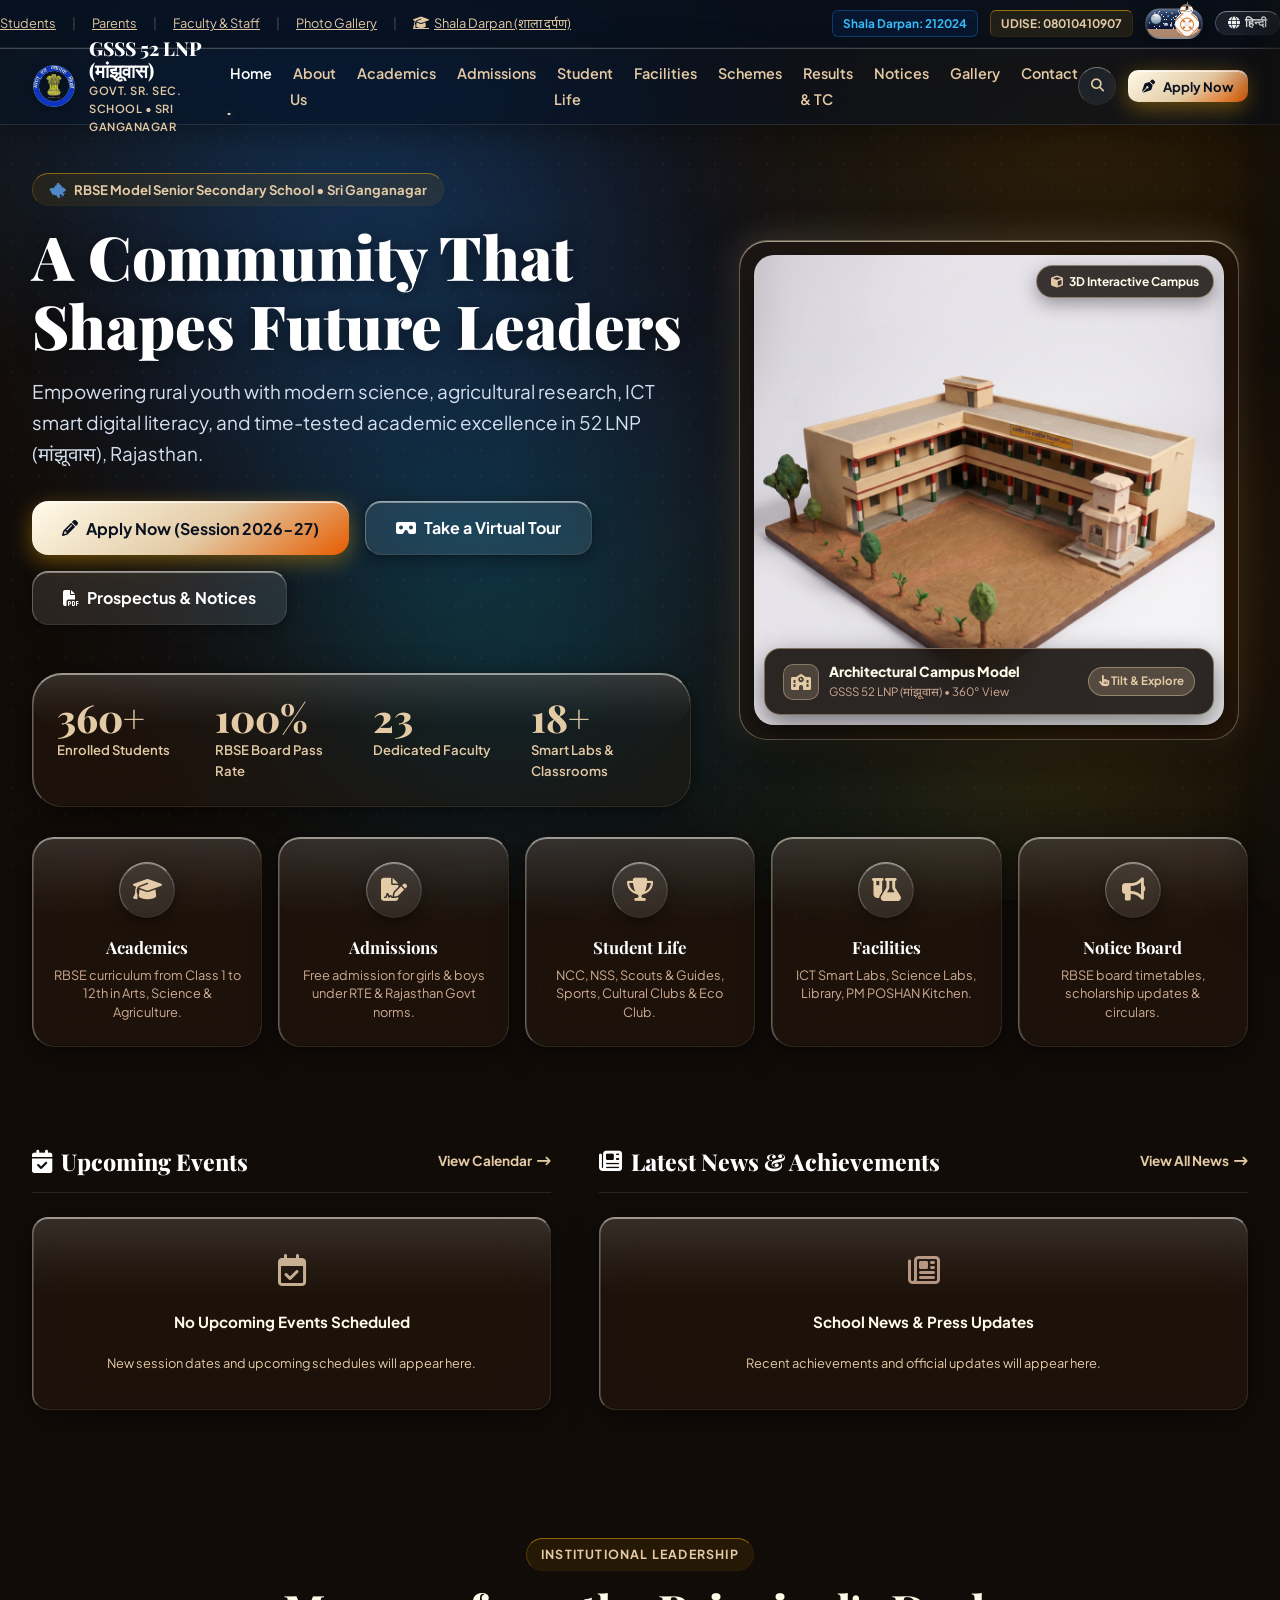
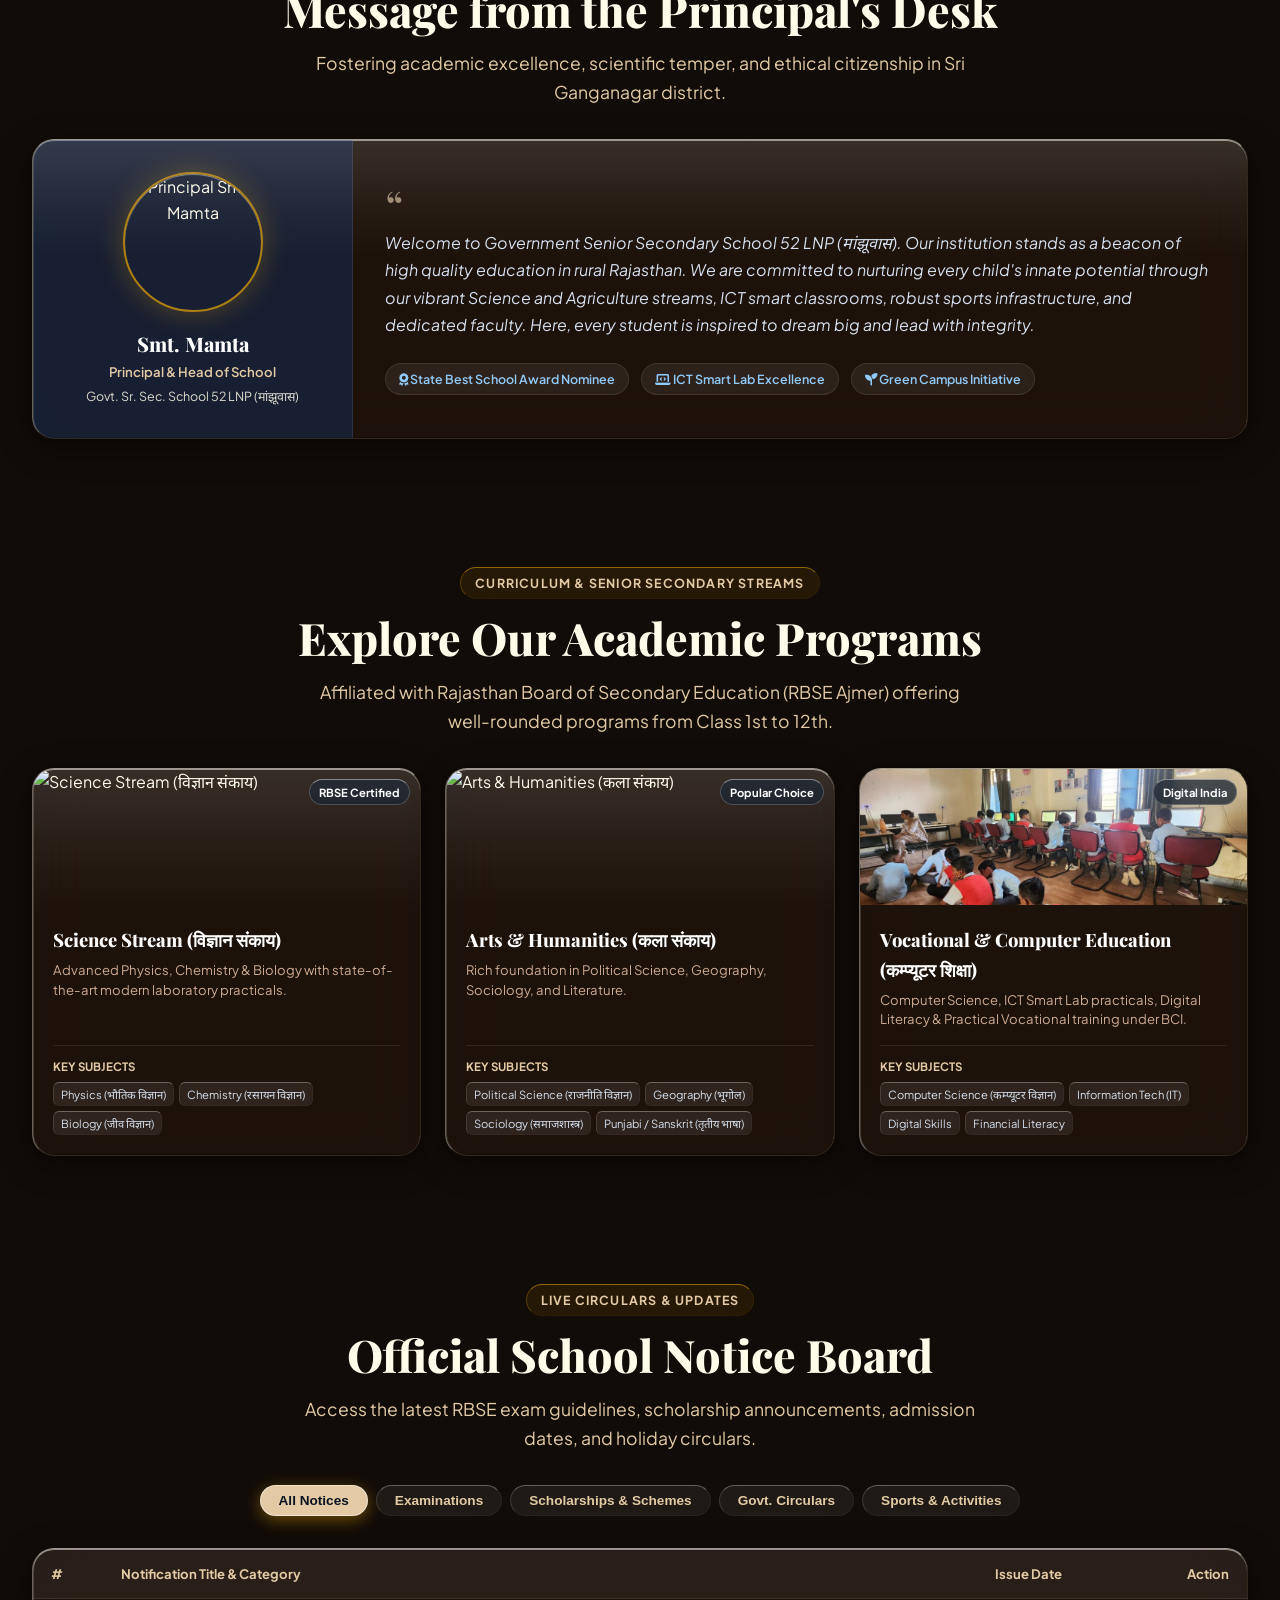
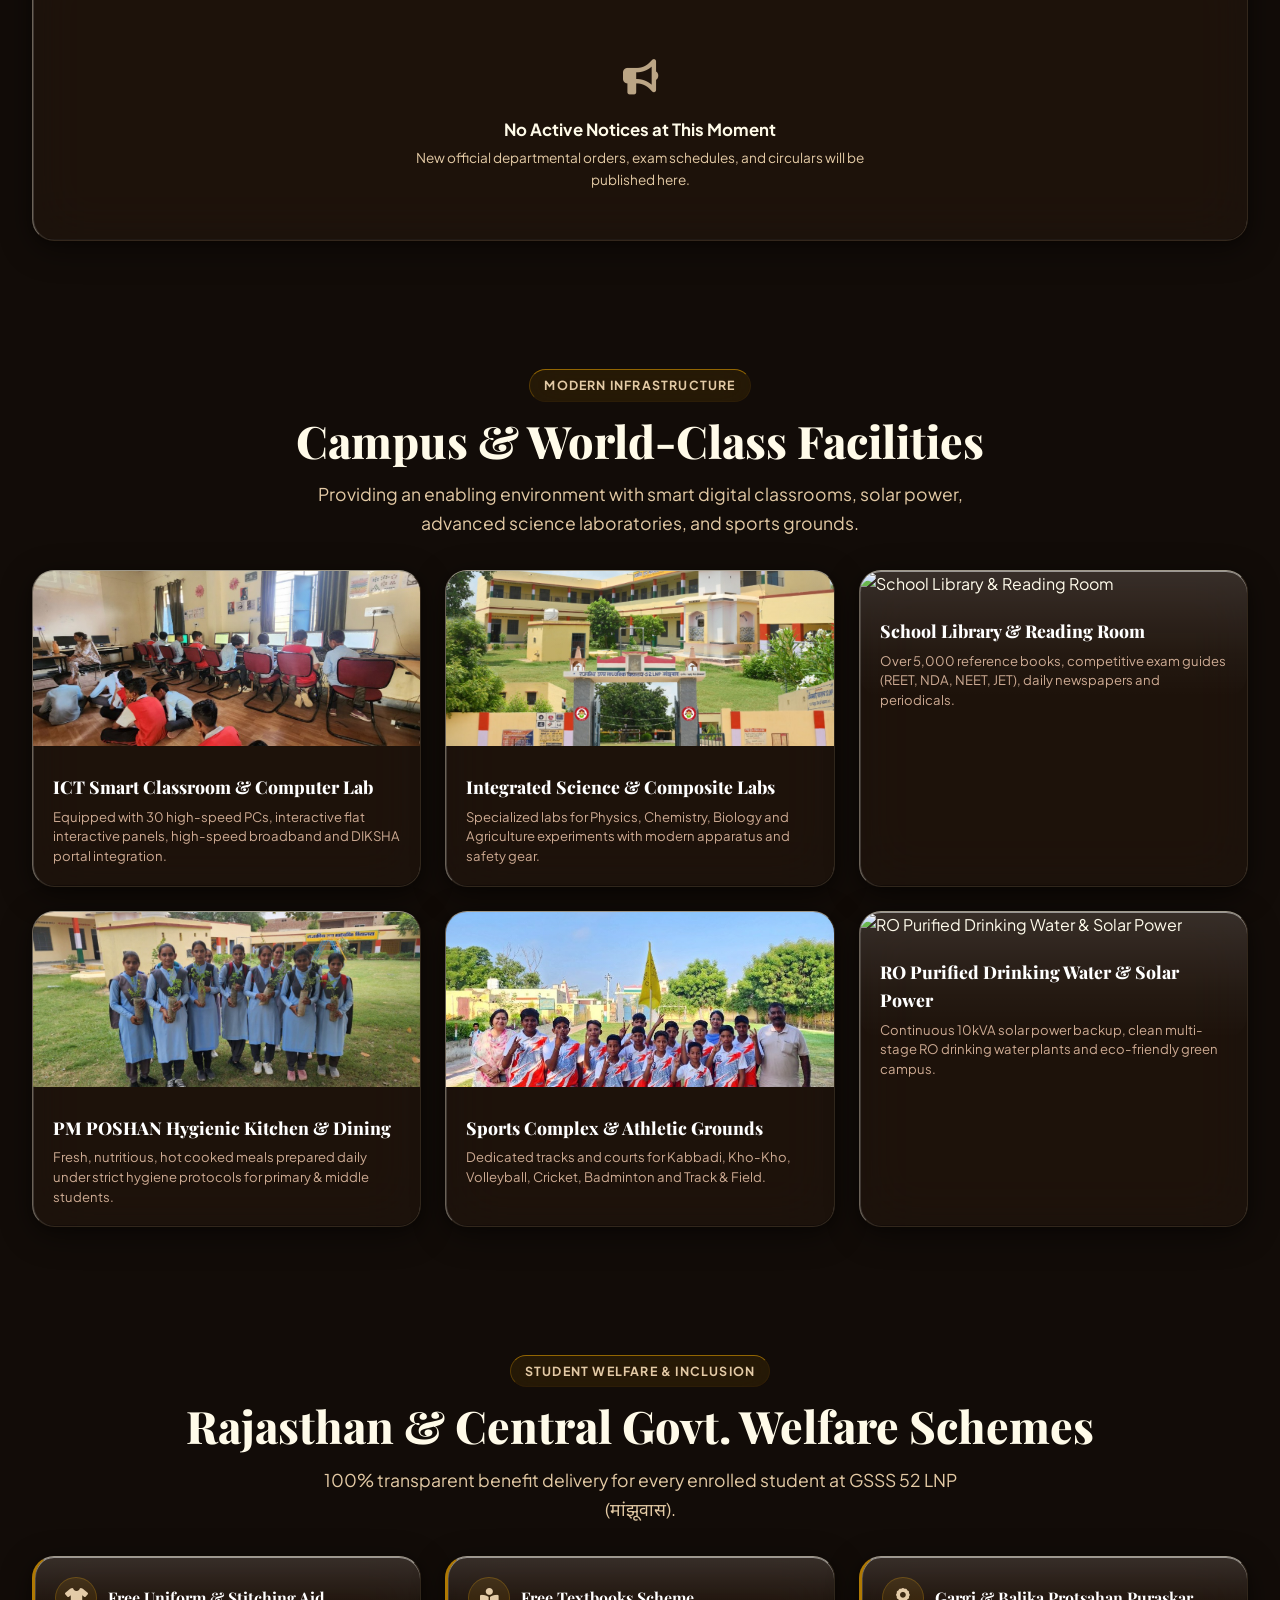
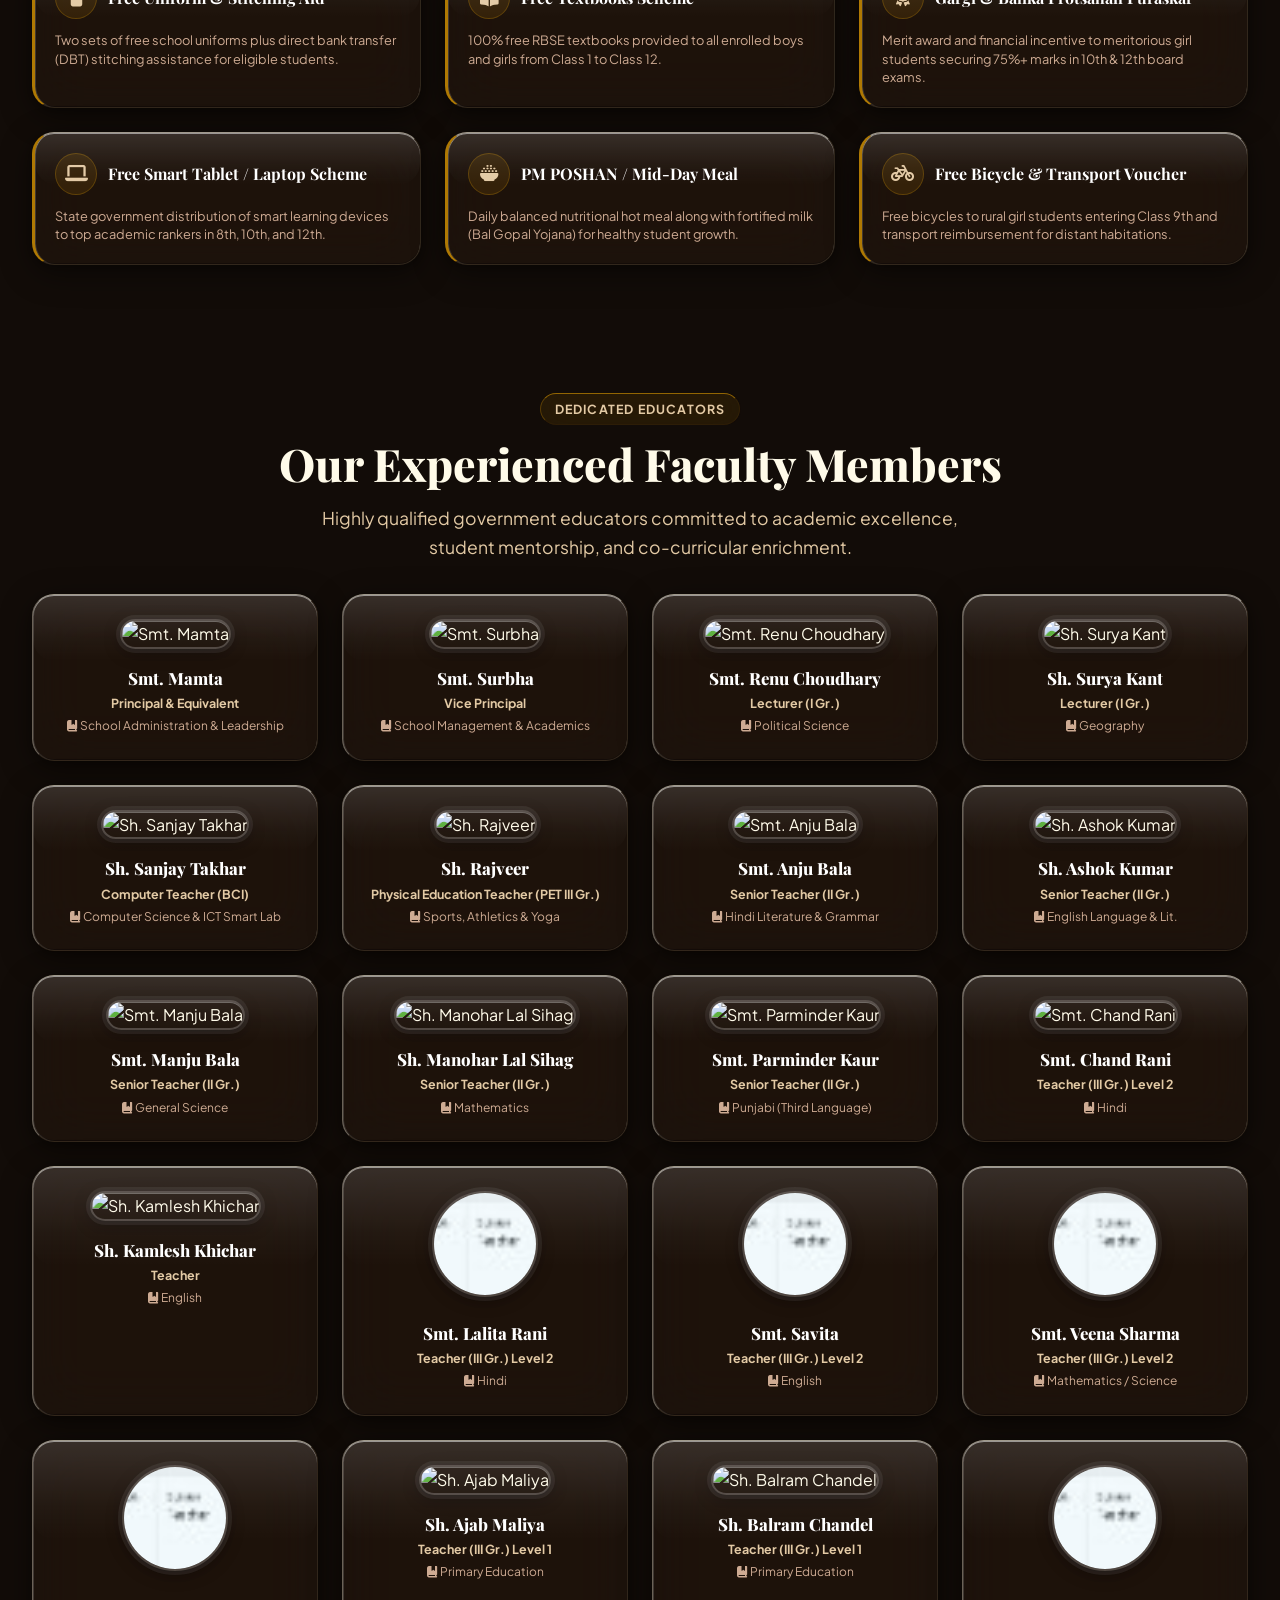
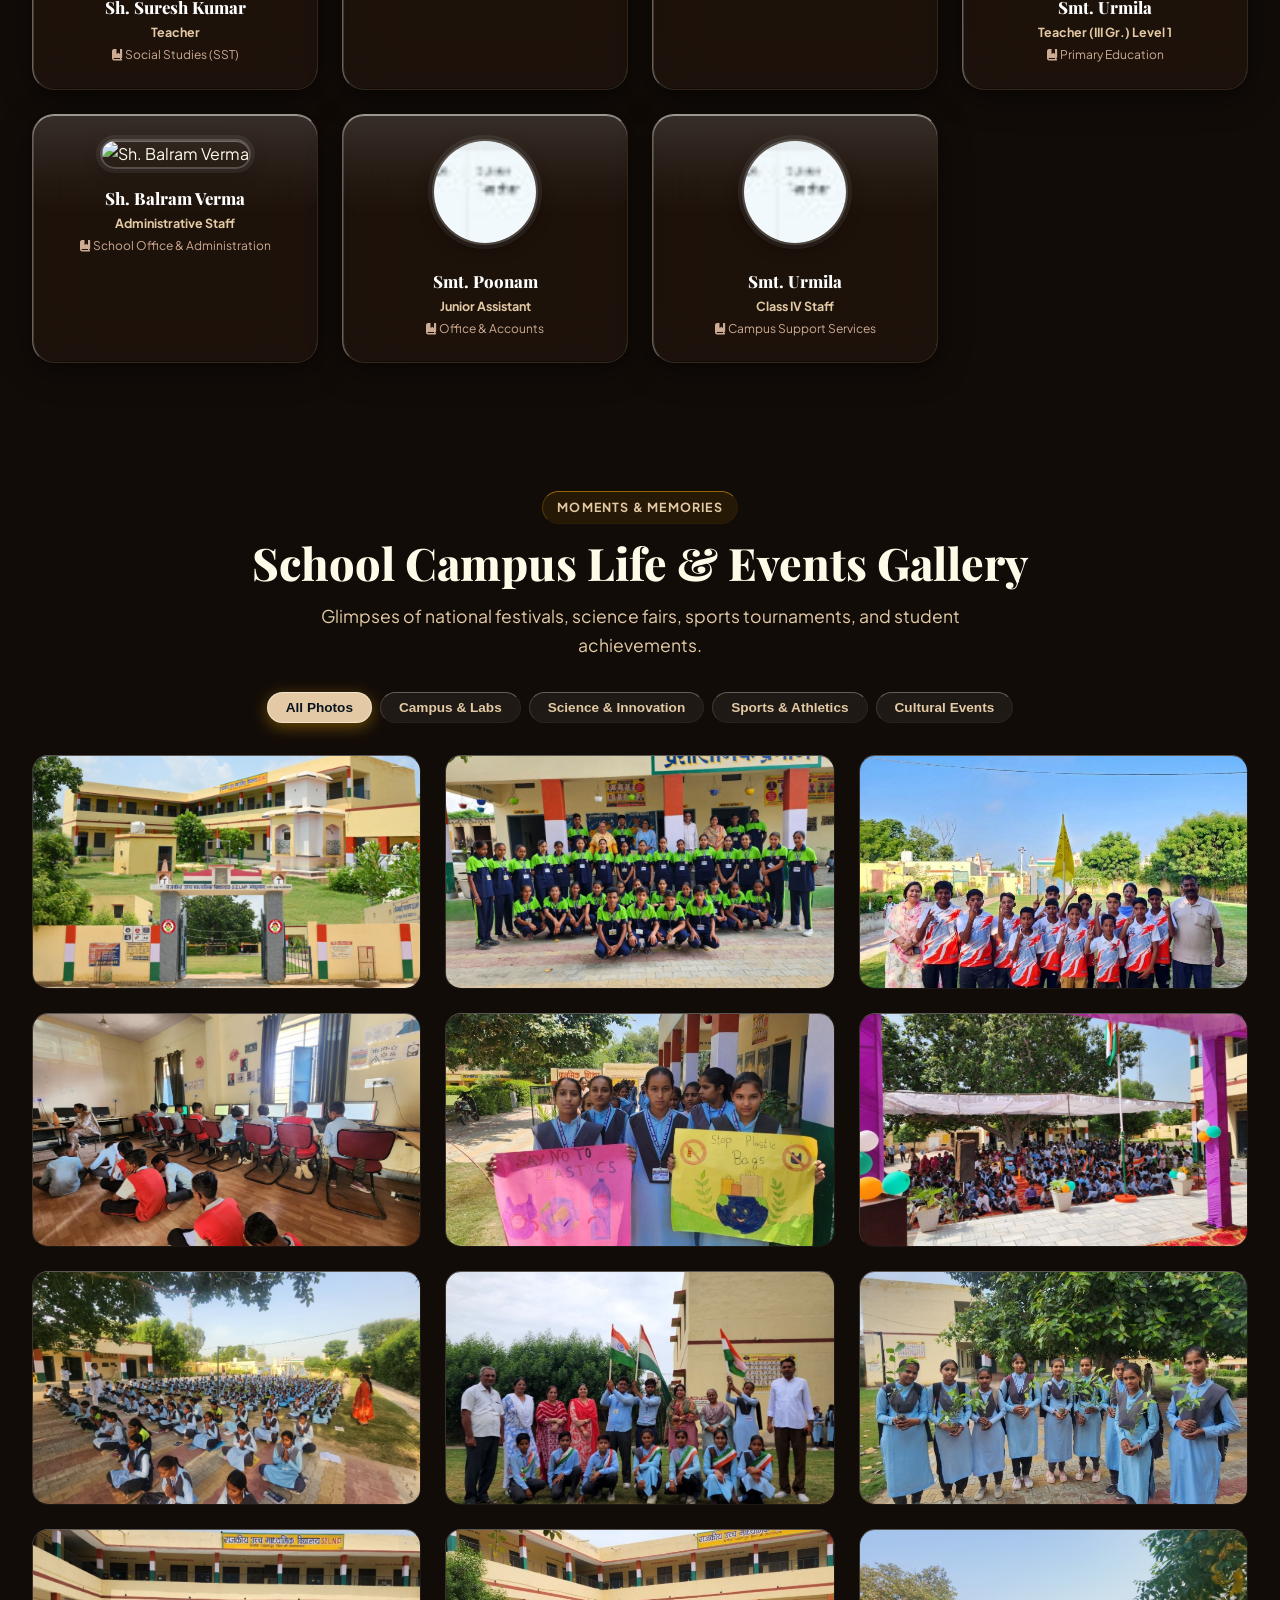
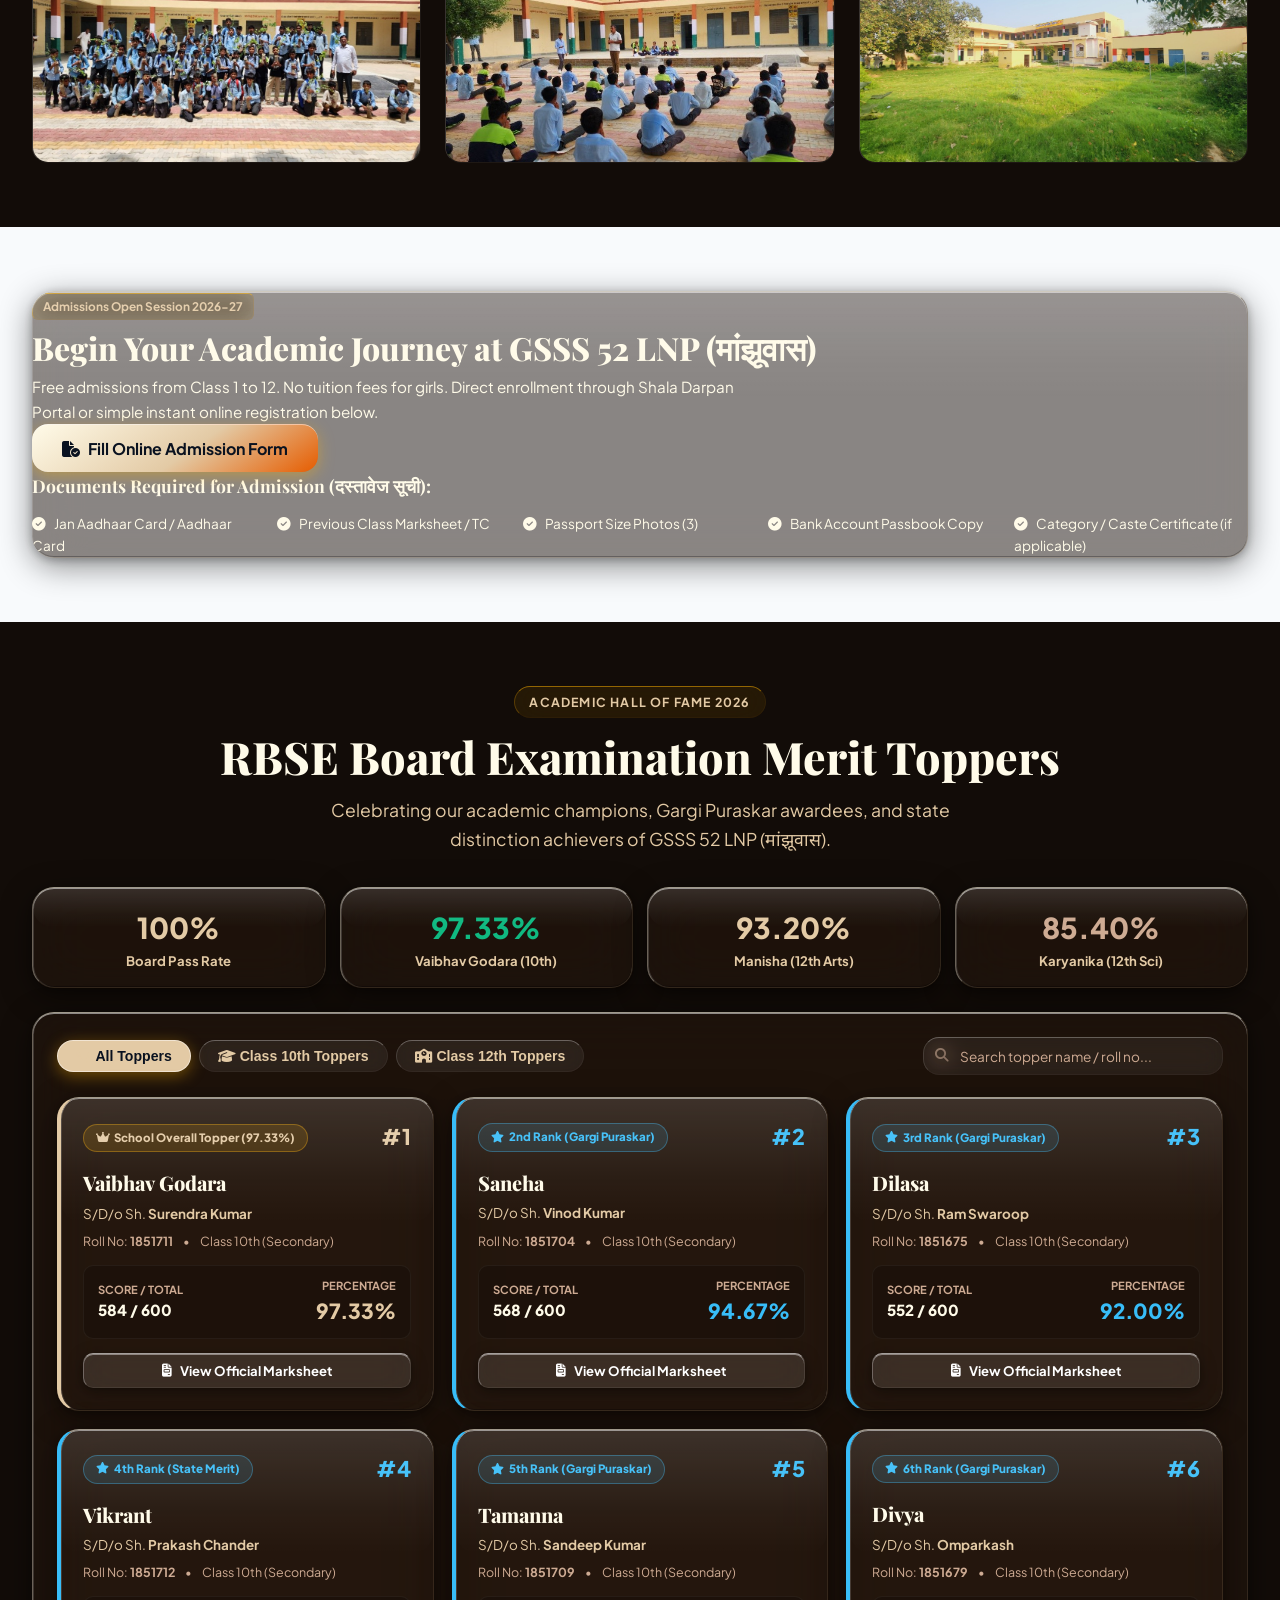
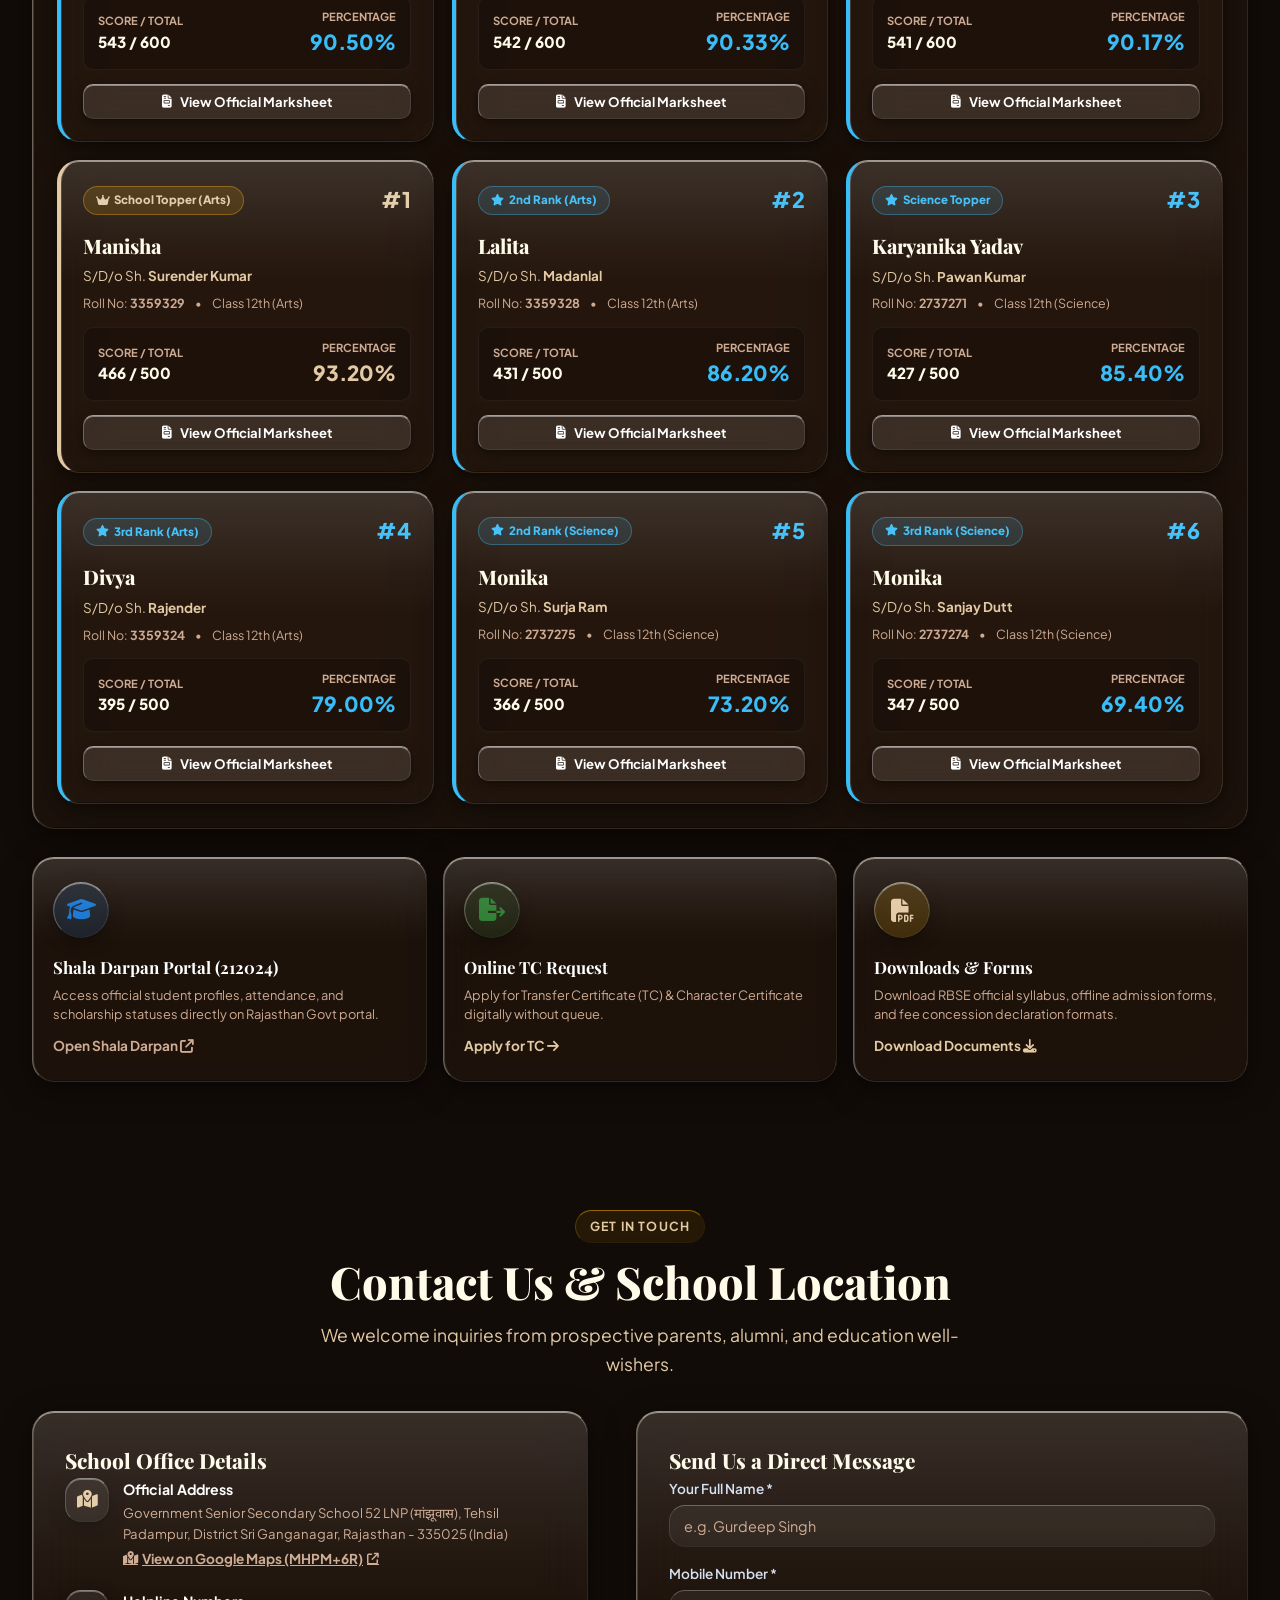
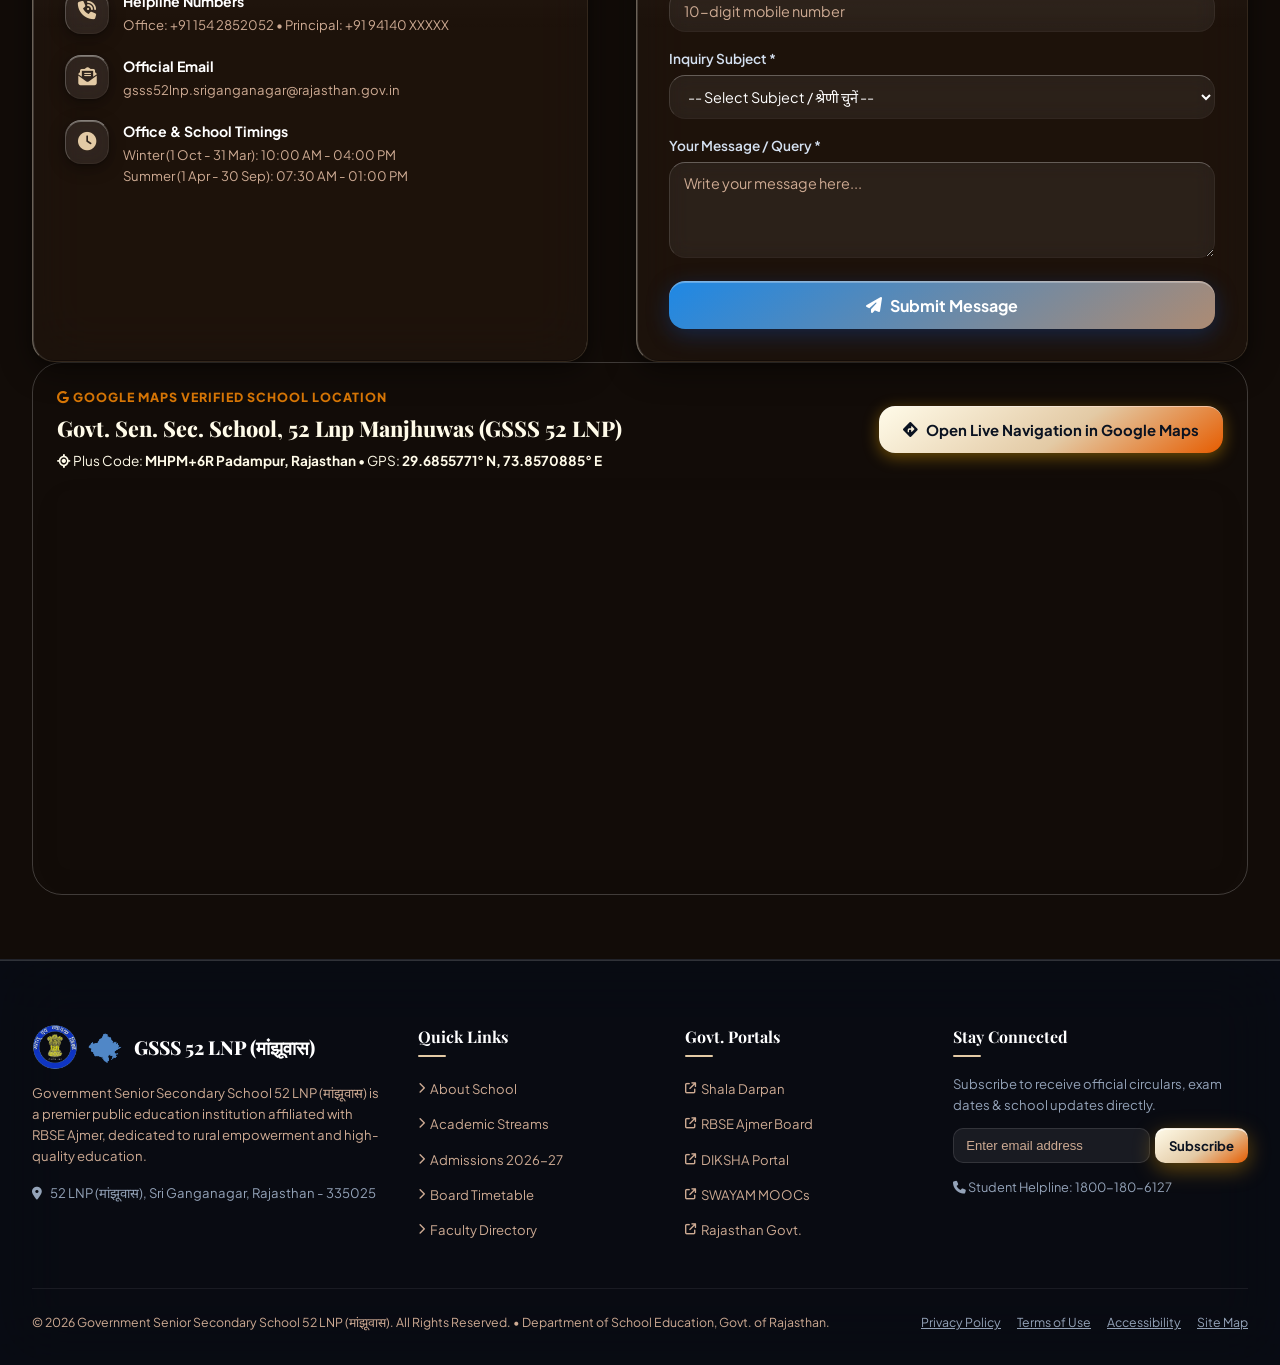
==== commit c31335a9: "Create 3D animated landing page with WebGL Three.js interactive particle cosmos, dual gyroscope ring" ====
--- a/index.html
+++ b/index.html
@@ -272,6 +272,7 @@
        3. HERO SECTION (Figma Style Hero Banner)
        ========================================================================= -->
   <section class="hero-section" id="home">
+    <div class="hero-3d-canvas-container" id="hero3dCanvasContainer"></div>
     <div class="hero-pattern"></div>
     <!-- Liquid Glass Floating Background Orbs -->
     <div class="liquid-orb-container">
@@ -1091,6 +1092,8 @@
   </button>
 
   <!-- Scripts -->
+  <script src="https://cdnjs.cloudflare.com/ajax/libs/three.js/r128/three.min.js"></script>
+  <script src="js/hero_3d_engine.js"></script>
   <script src="js/data.js"></script>
   <script src="js/app.js"></script>
   <script src="js/results_controller.js"></script>
--- a/css/styles.css
+++ b/css/styles.css
@@ -2577,3 +2577,23 @@
   background: rgba(173, 139, 115, 0.08) !important;
   border-top-color: rgba(173, 139, 115, 0.2) !important;
 }
+
+/* ==========================================================================
+   THREE.JS 3D HERO CANVAS CONTAINER & LIGHTING
+   ========================================================================== */
+.hero-3d-canvas-container {
+  position: absolute;
+  inset: 0;
+  width: 100%;
+  height: 100%;
+  z-index: 1;
+  pointer-events: none;
+  overflow: hidden;
+}
+
+.hero-3d-canvas-container canvas {
+  width: 100% !important;
+  height: 100% !important;
+  display: block;
+  pointer-events: none;
+}
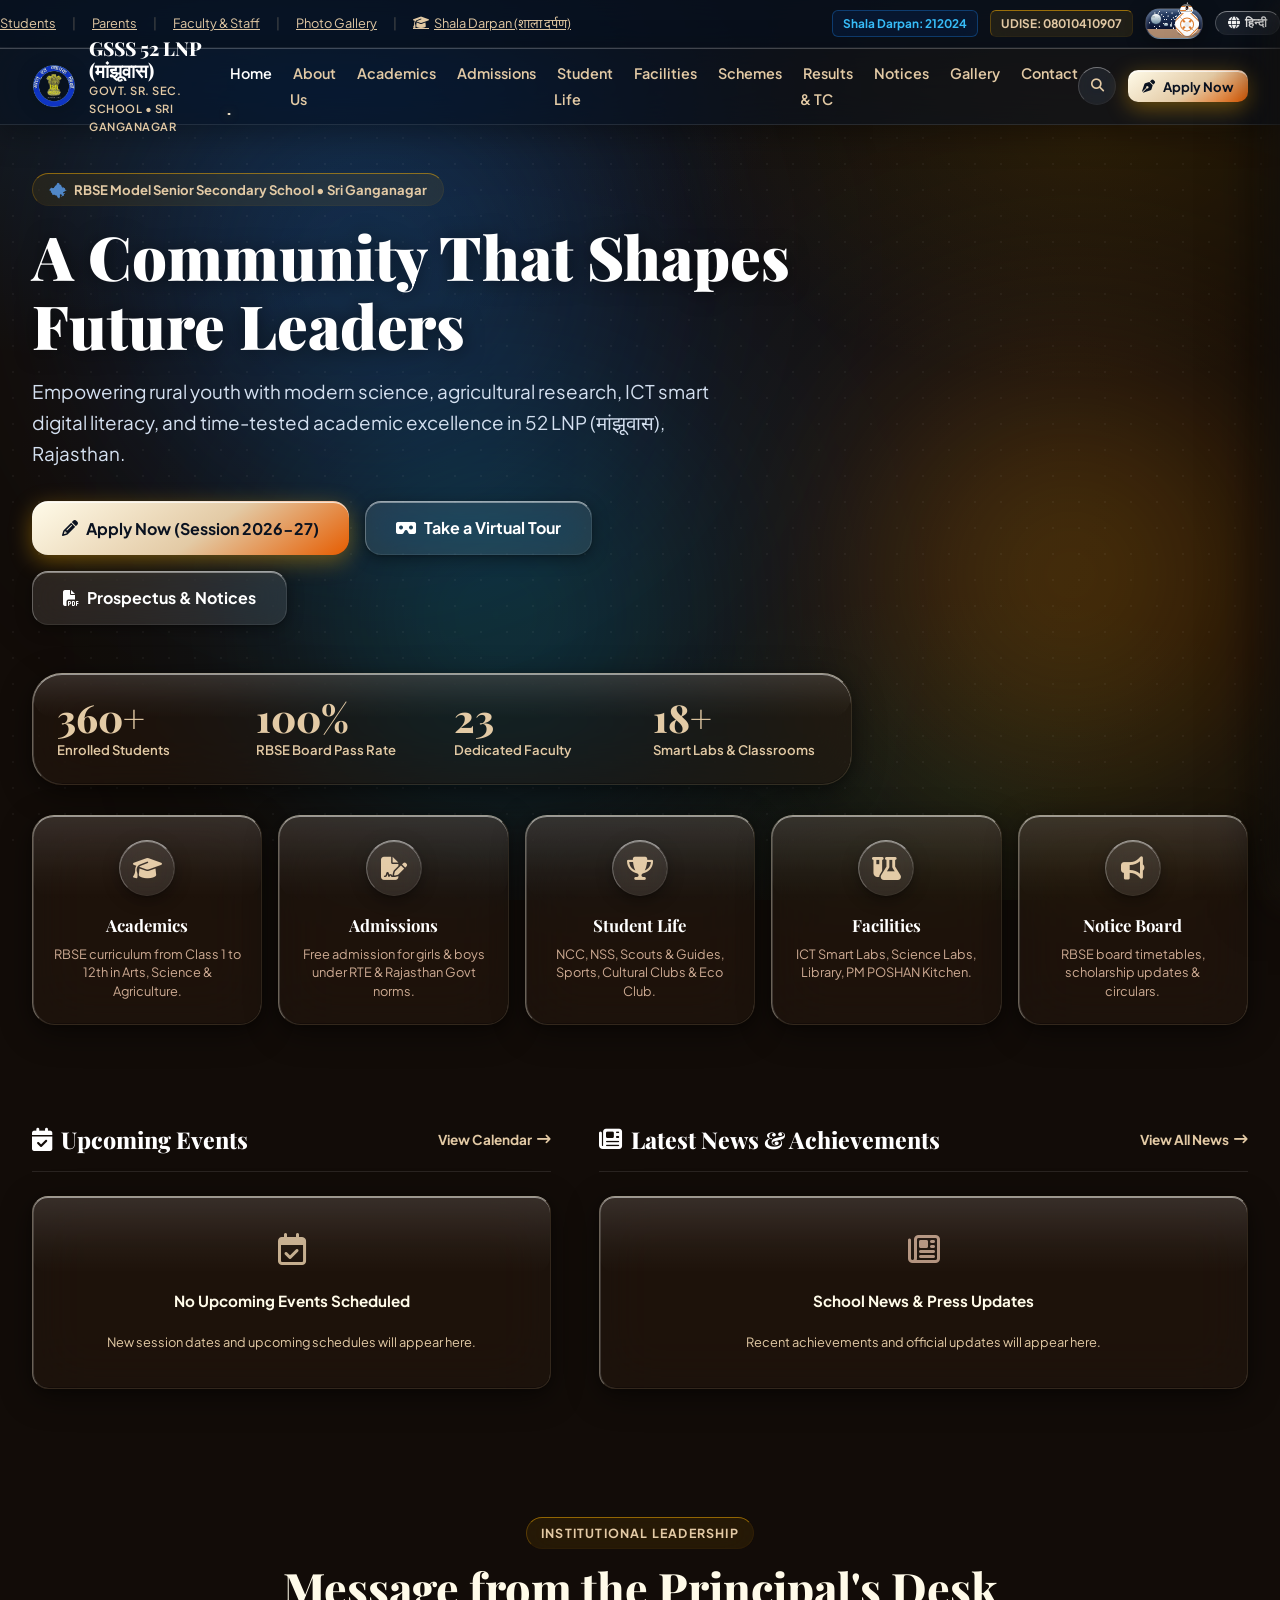
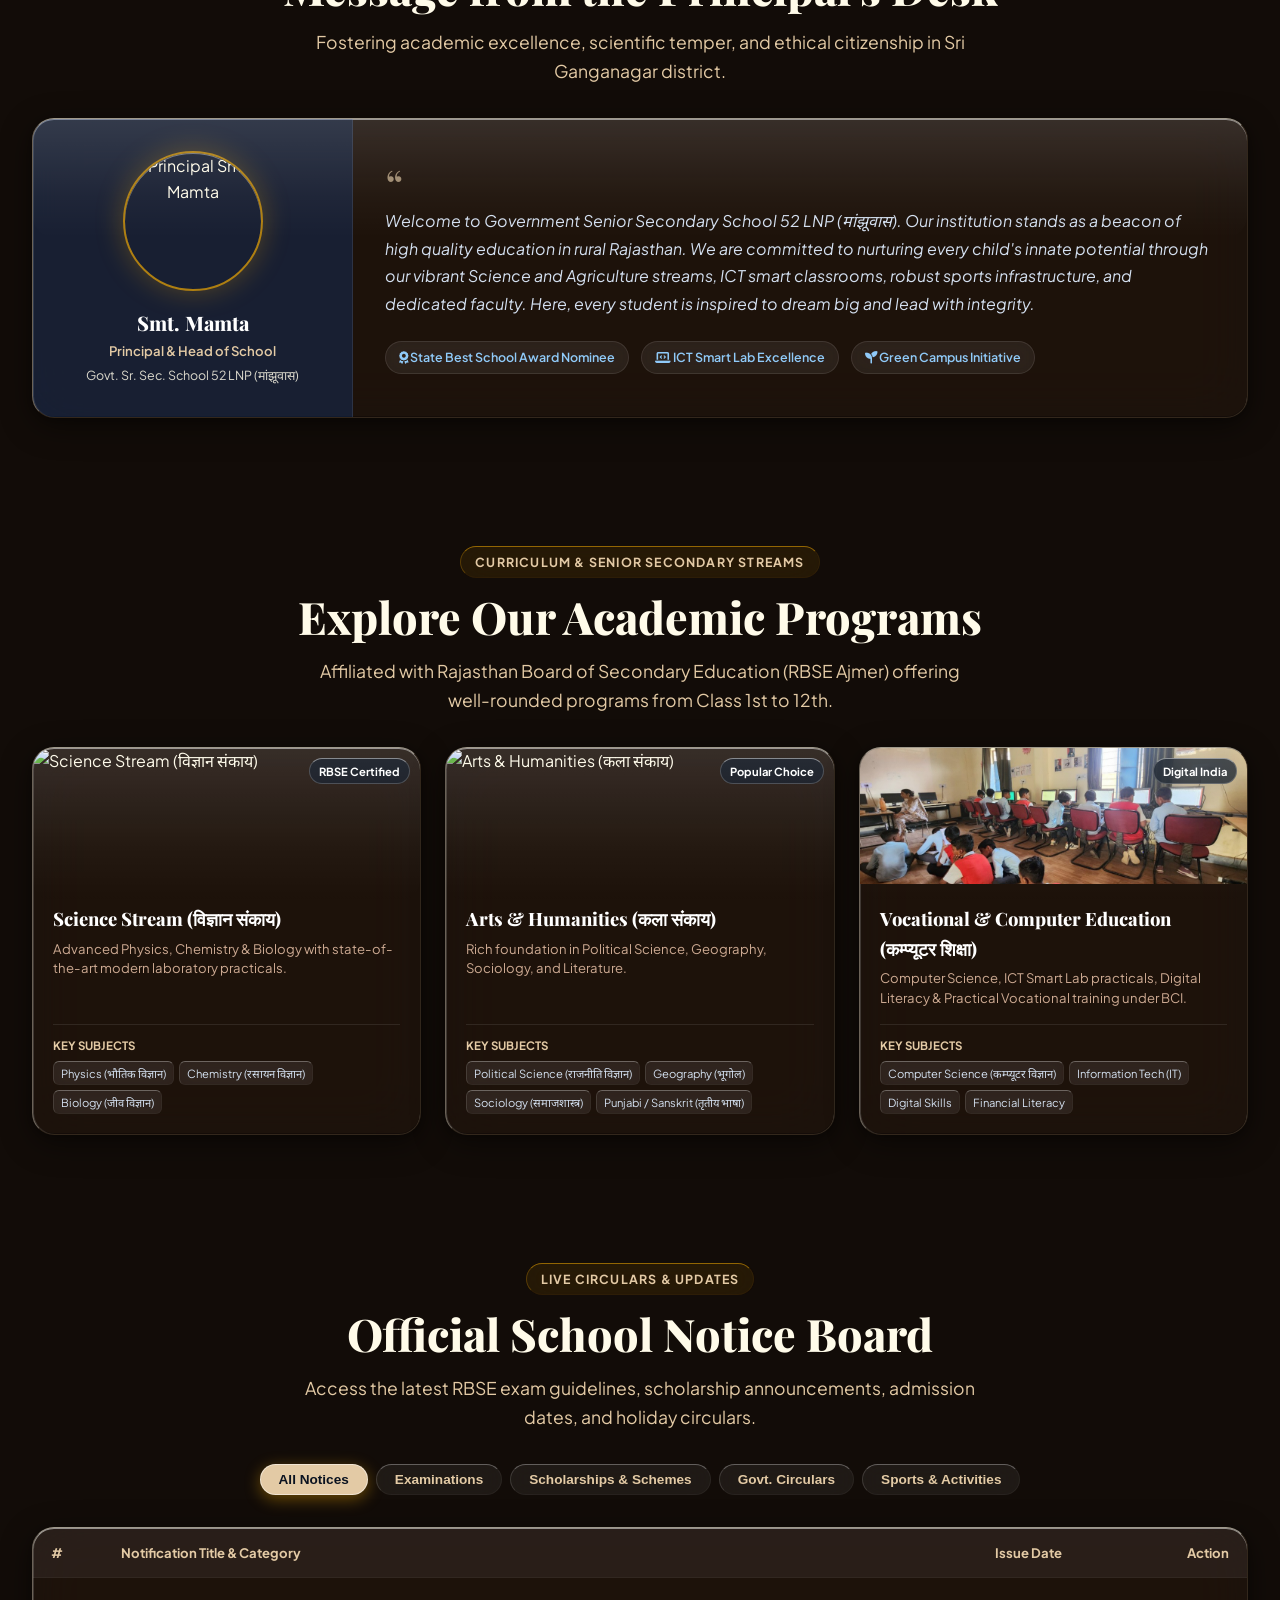
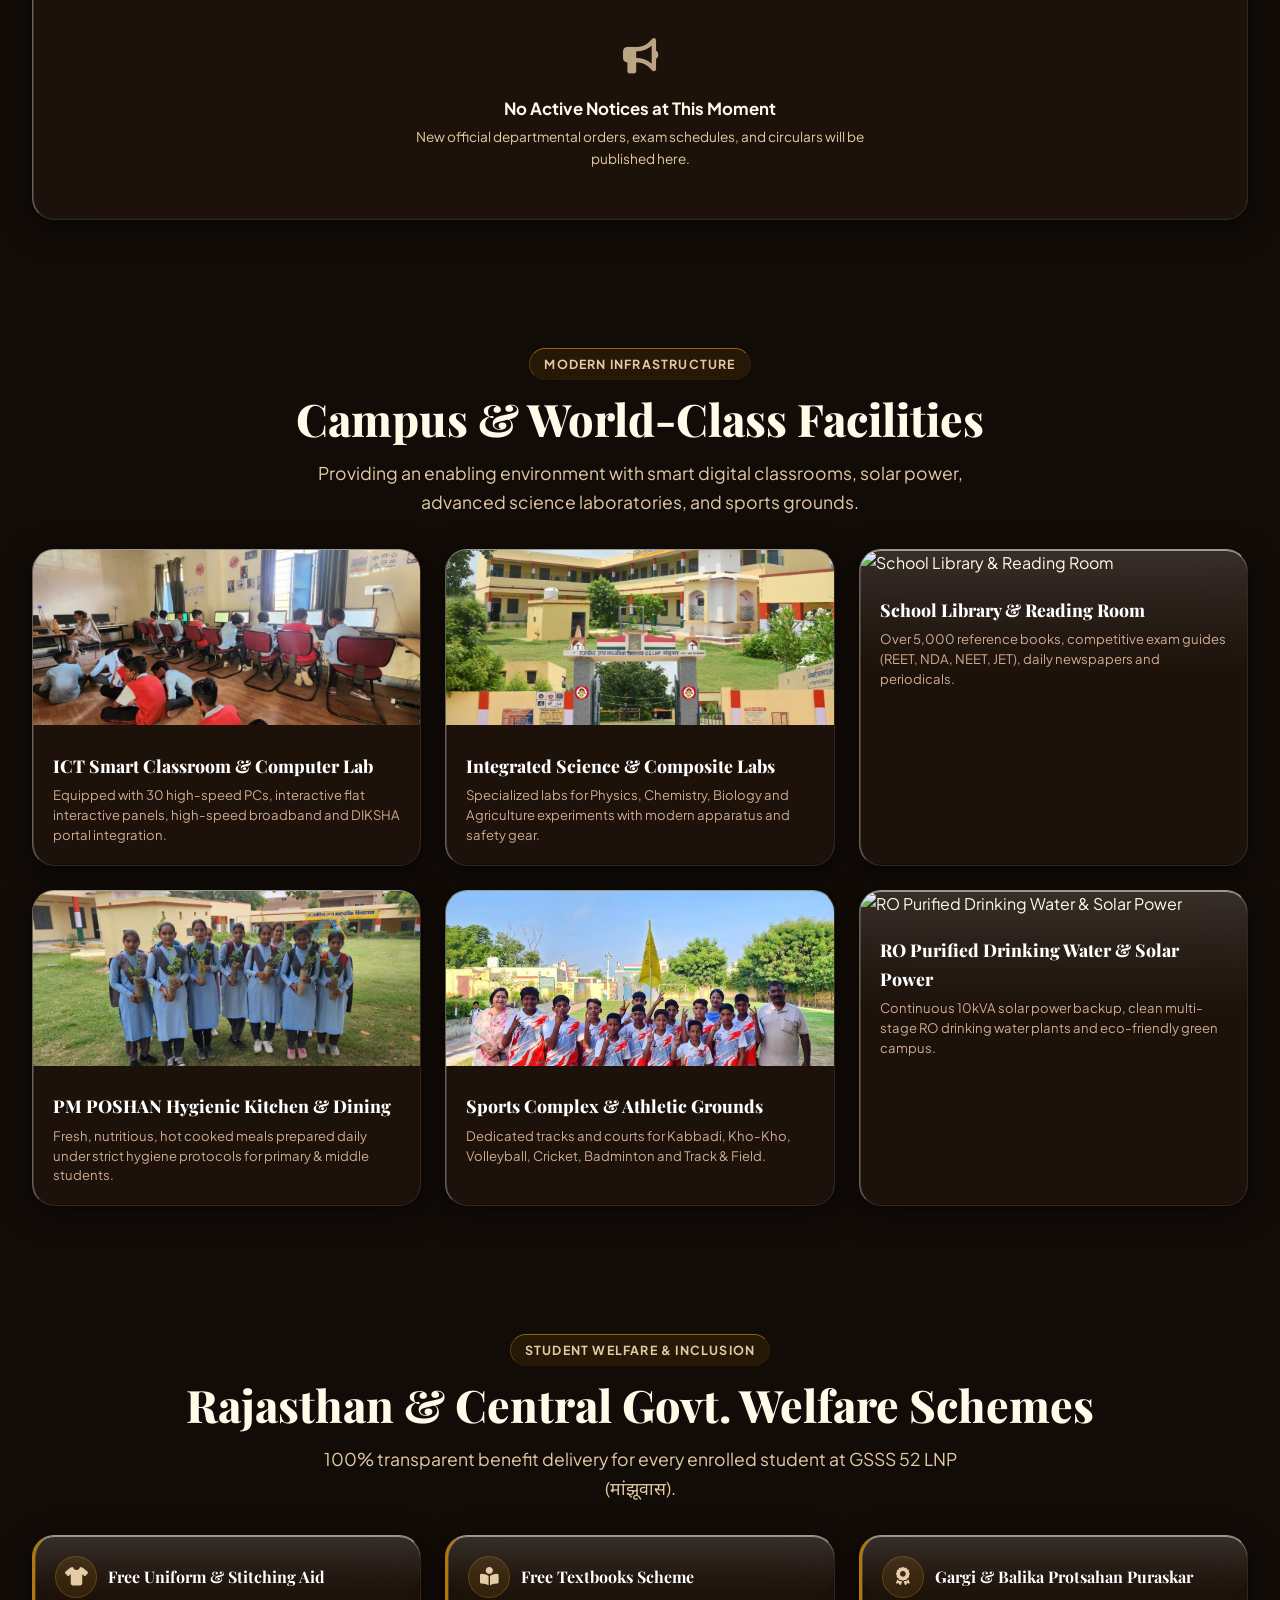
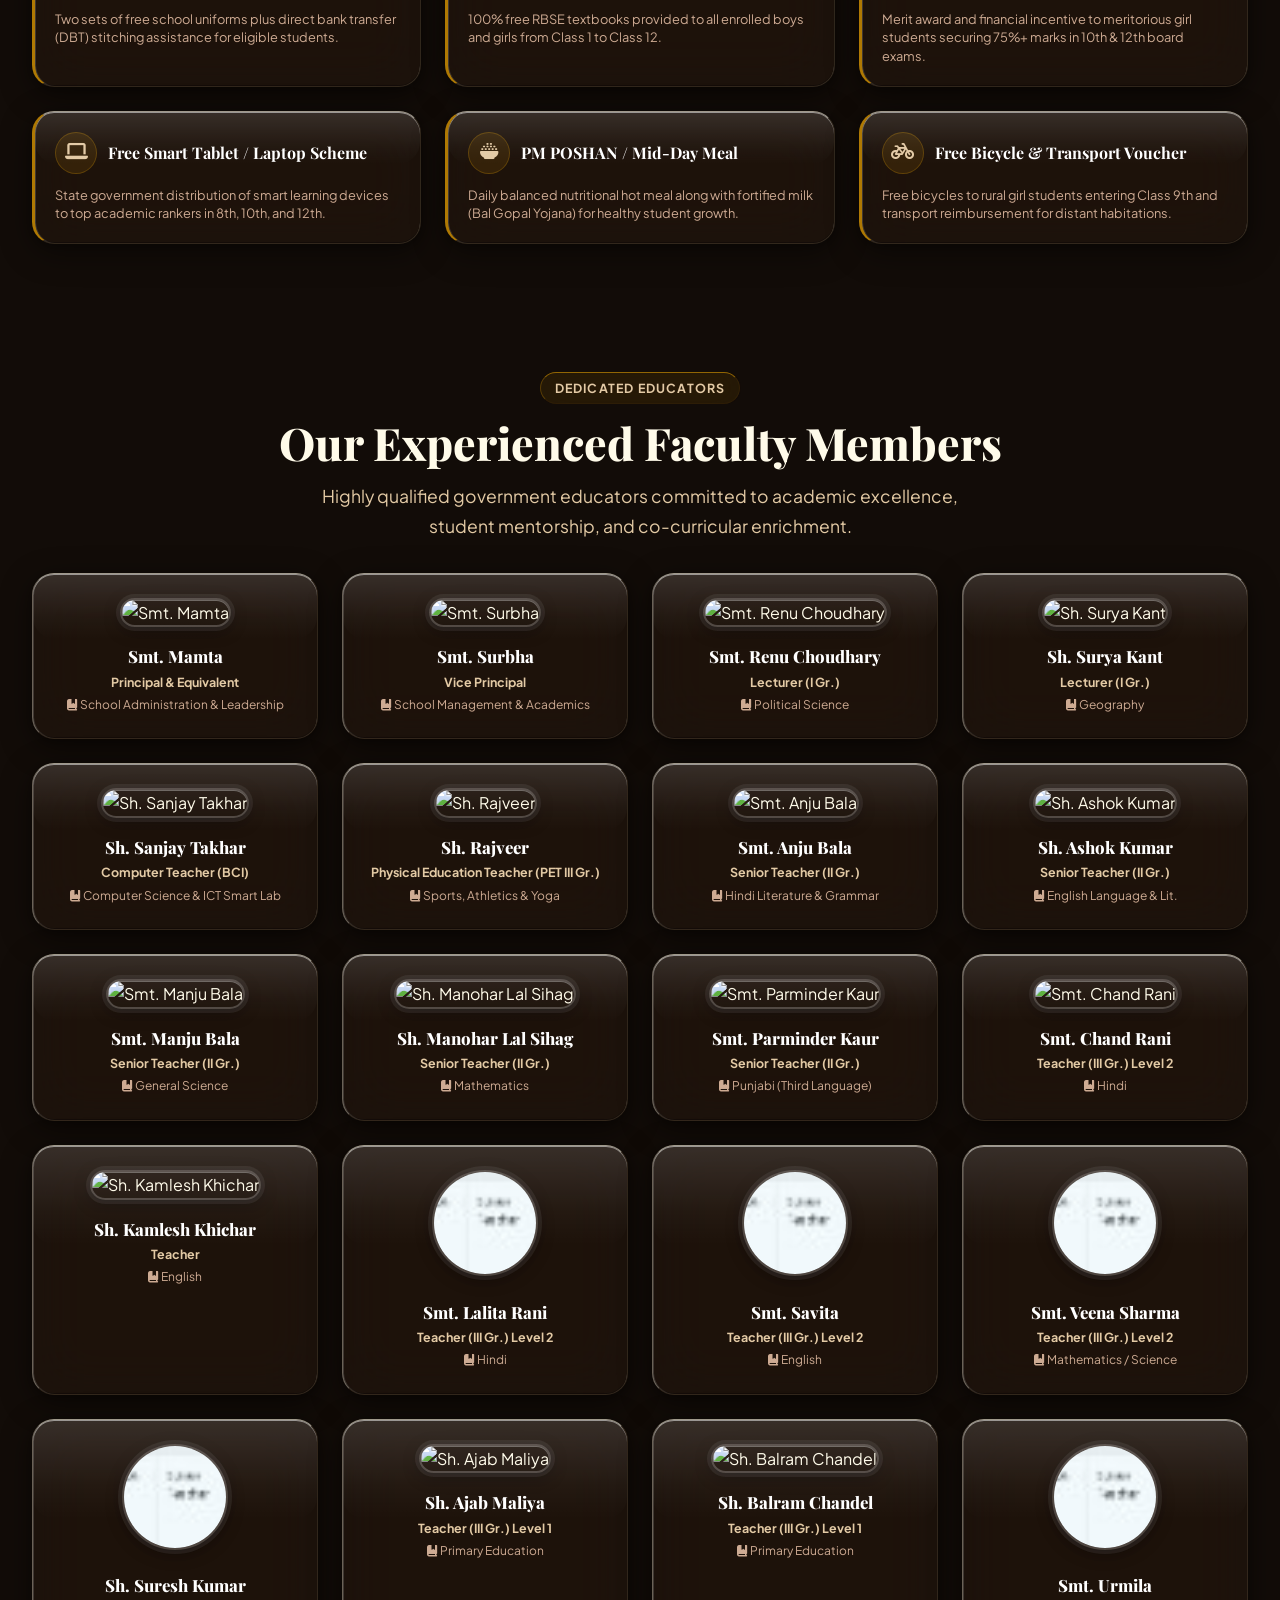
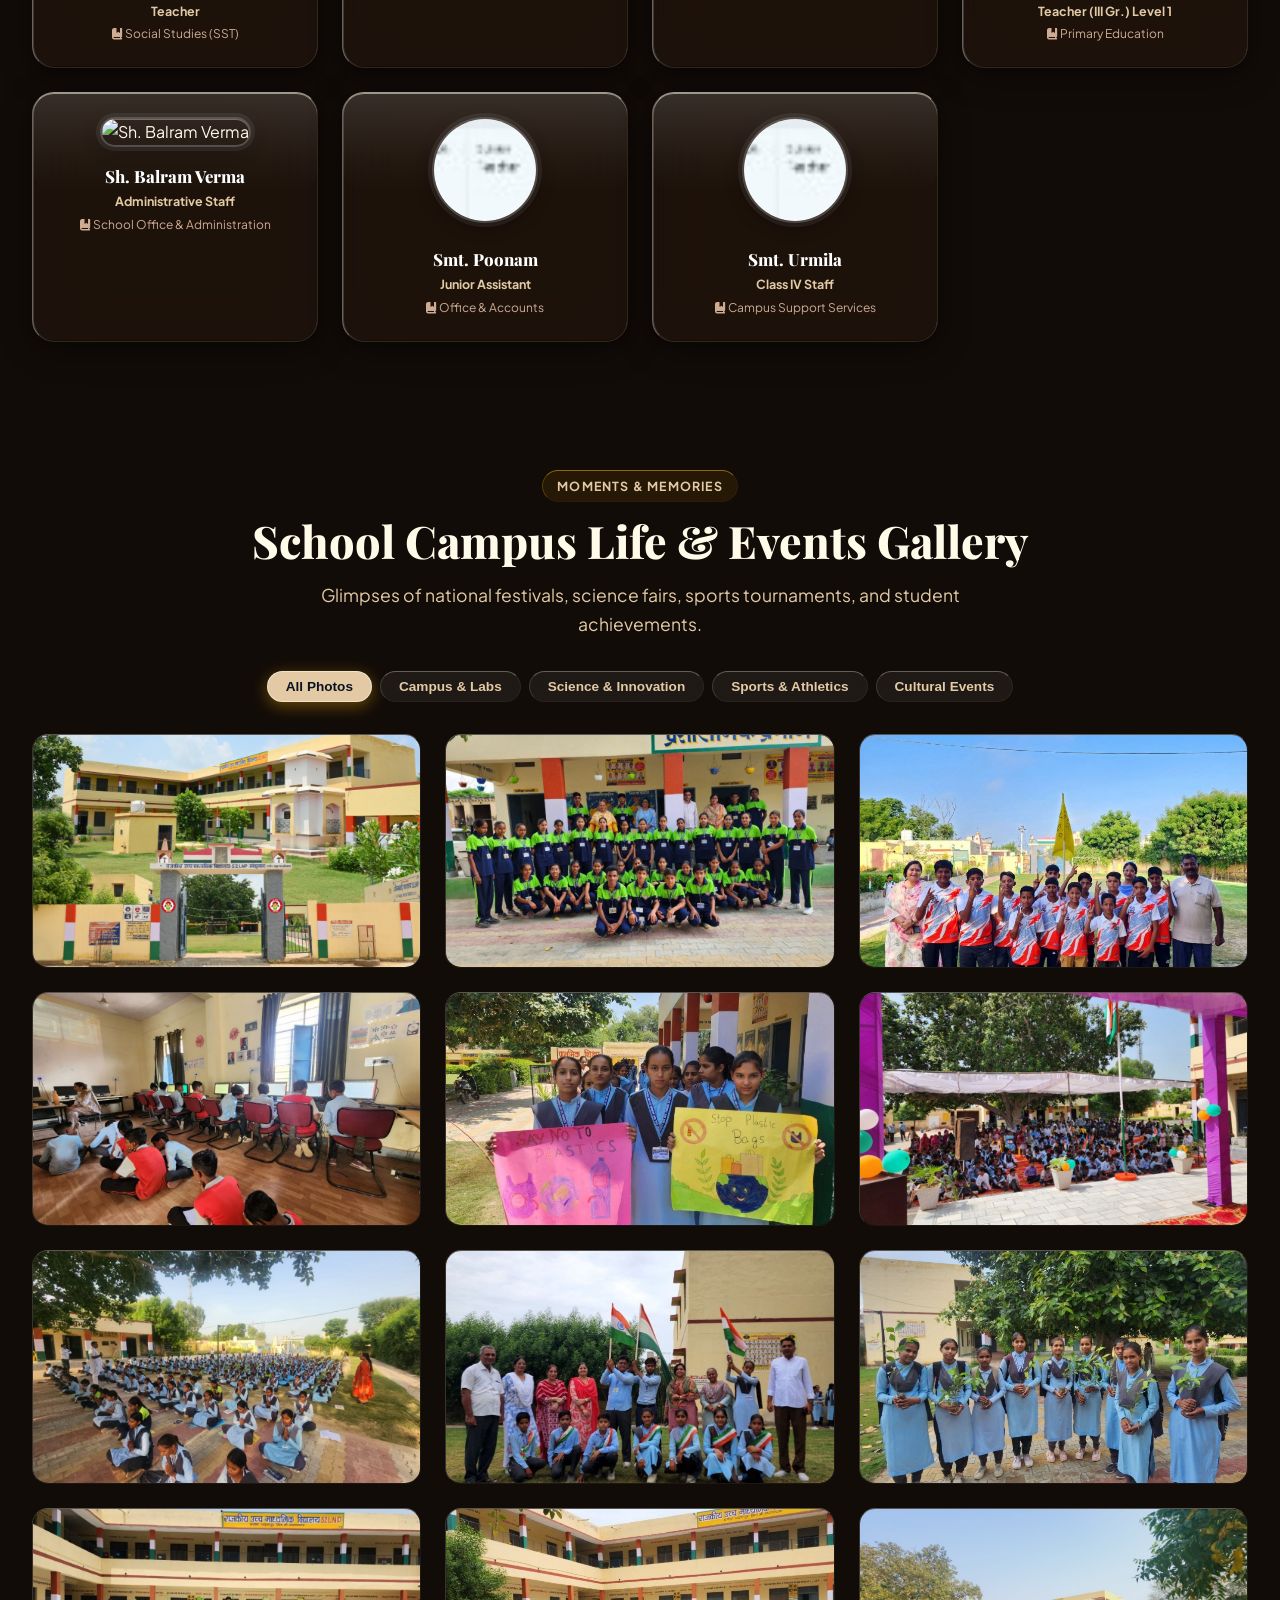
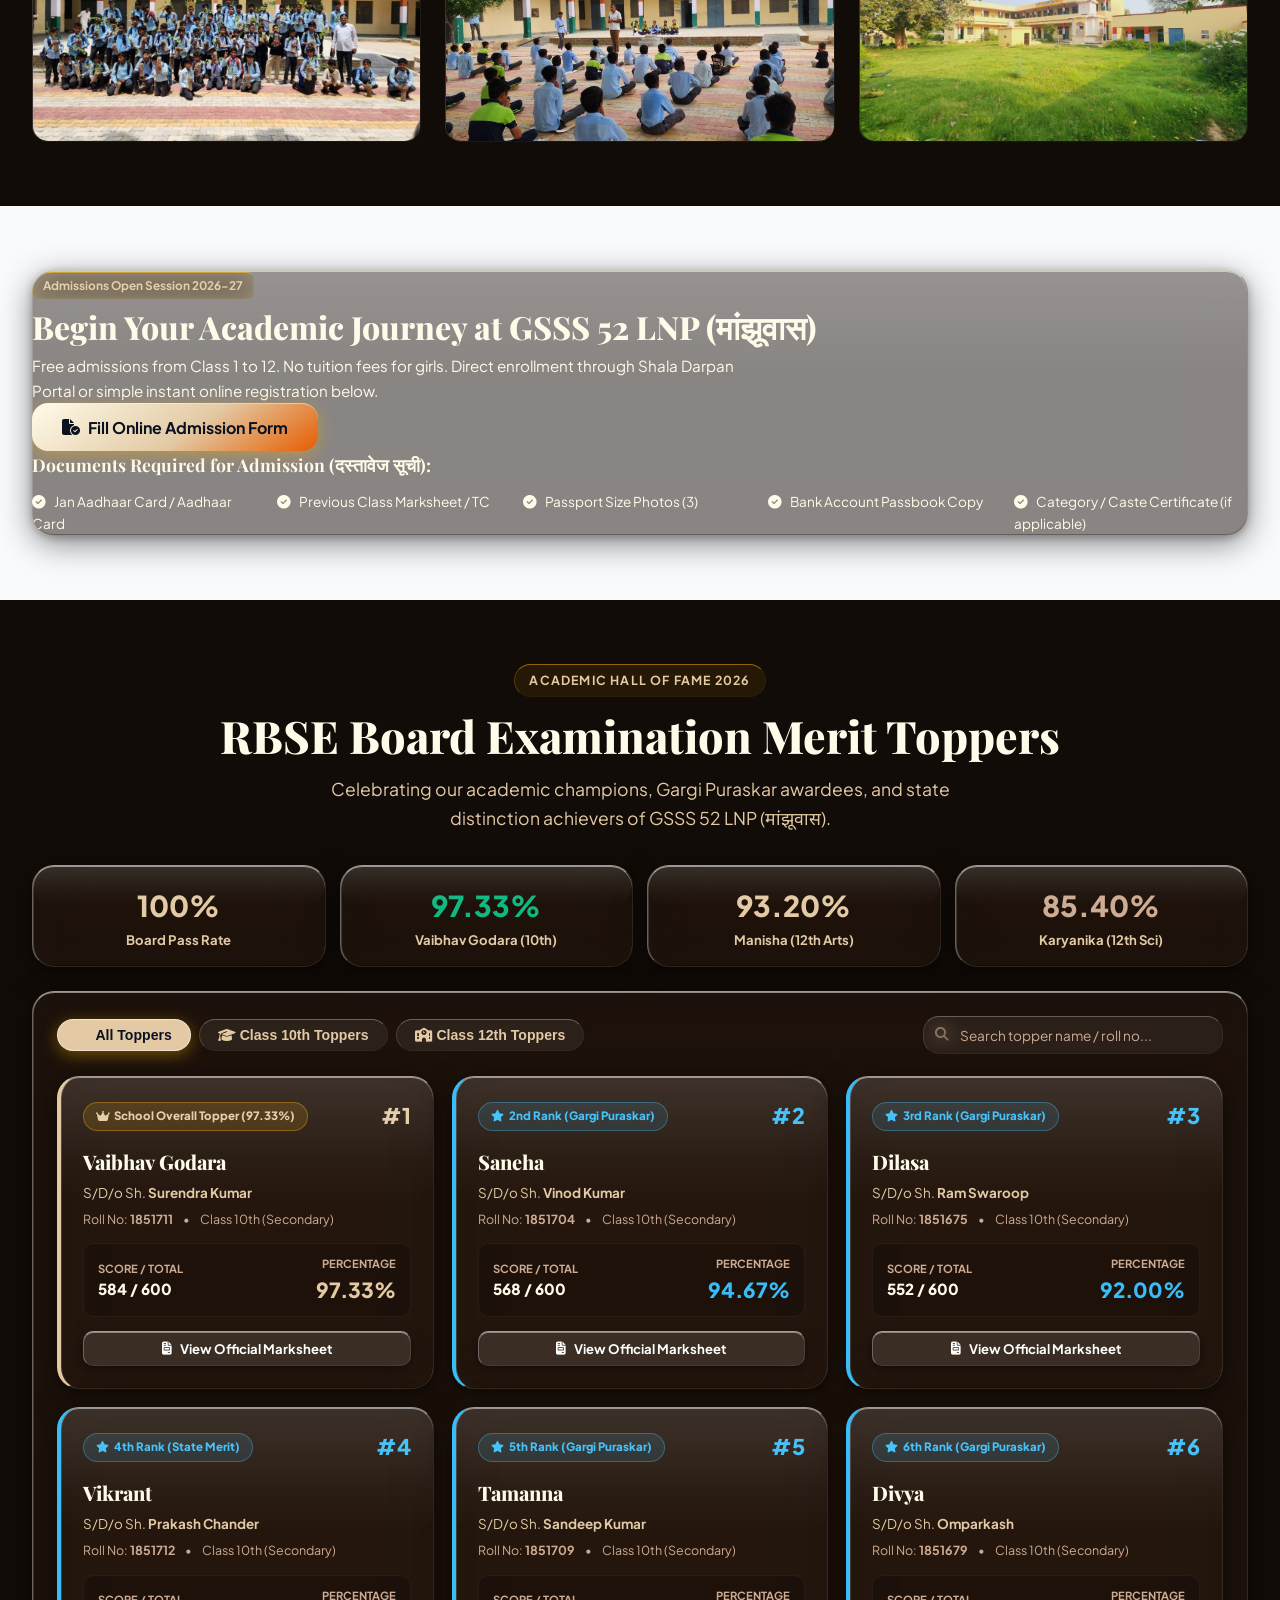
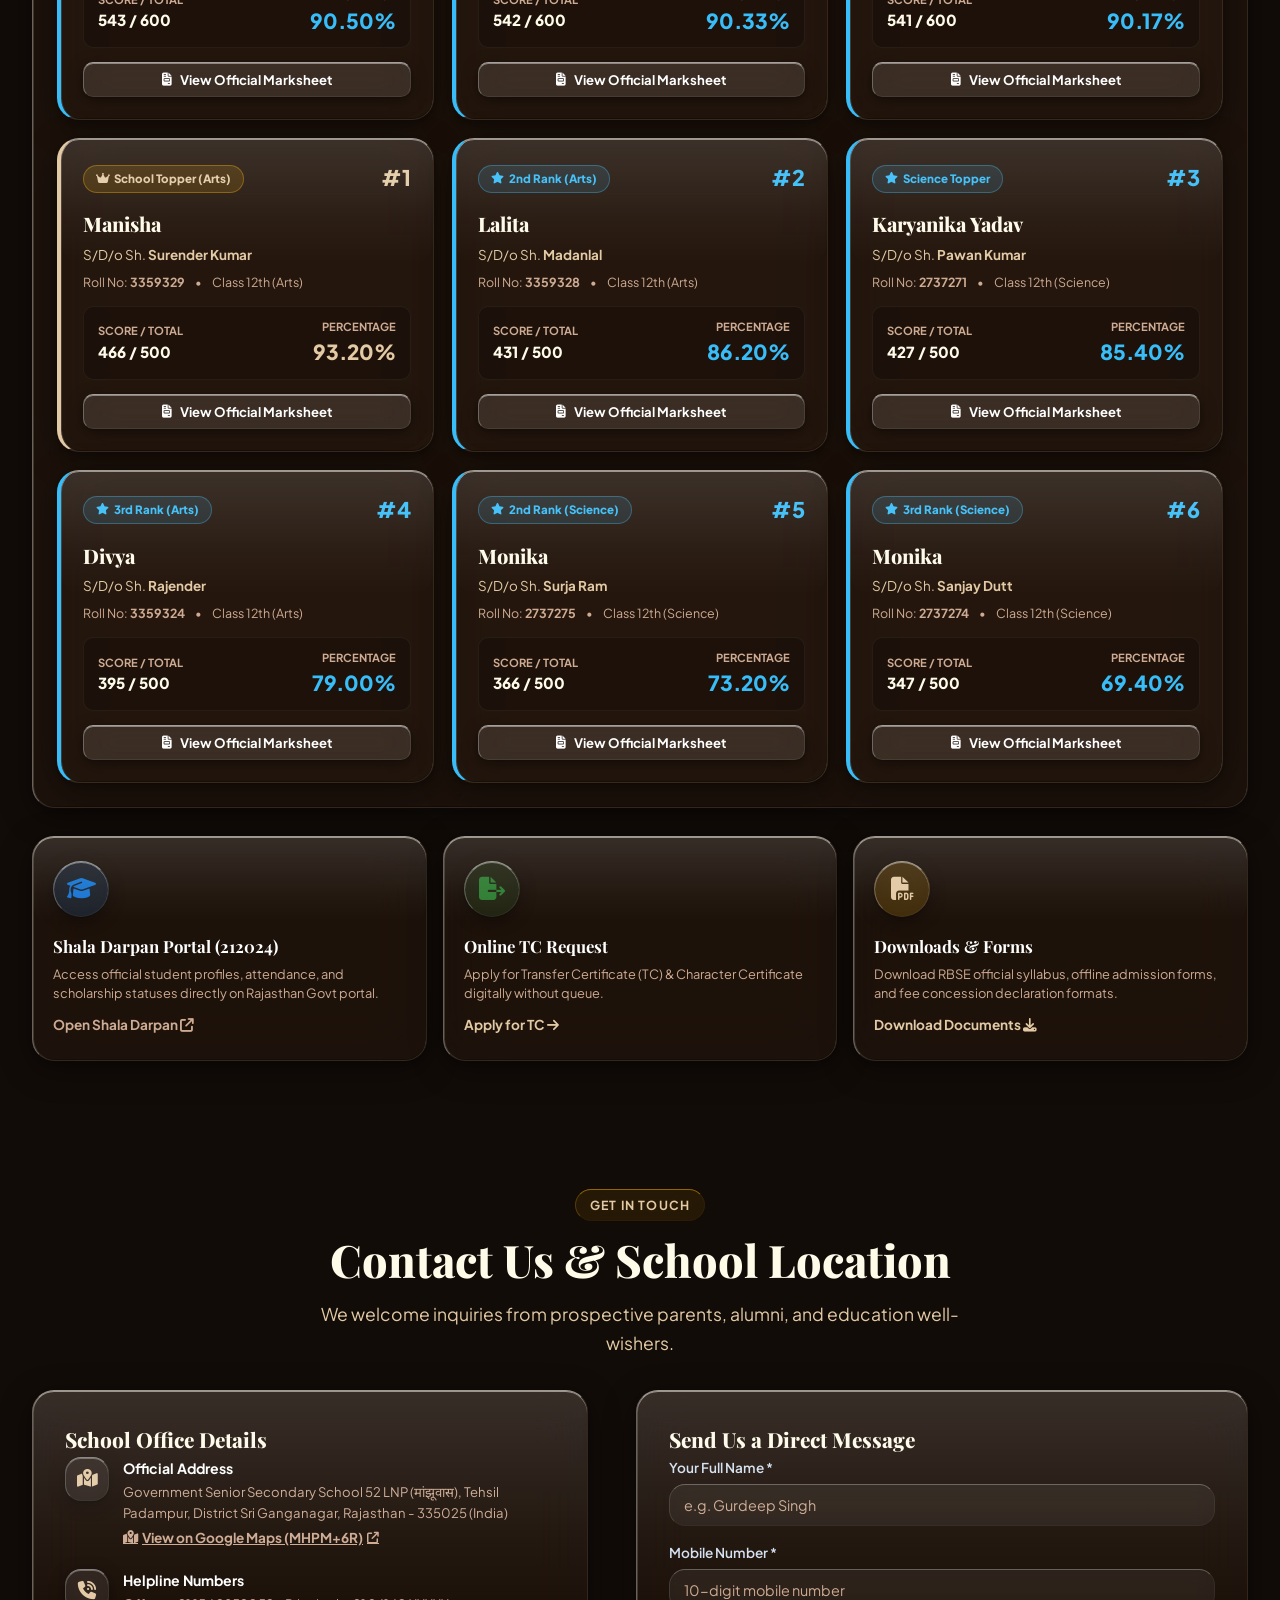
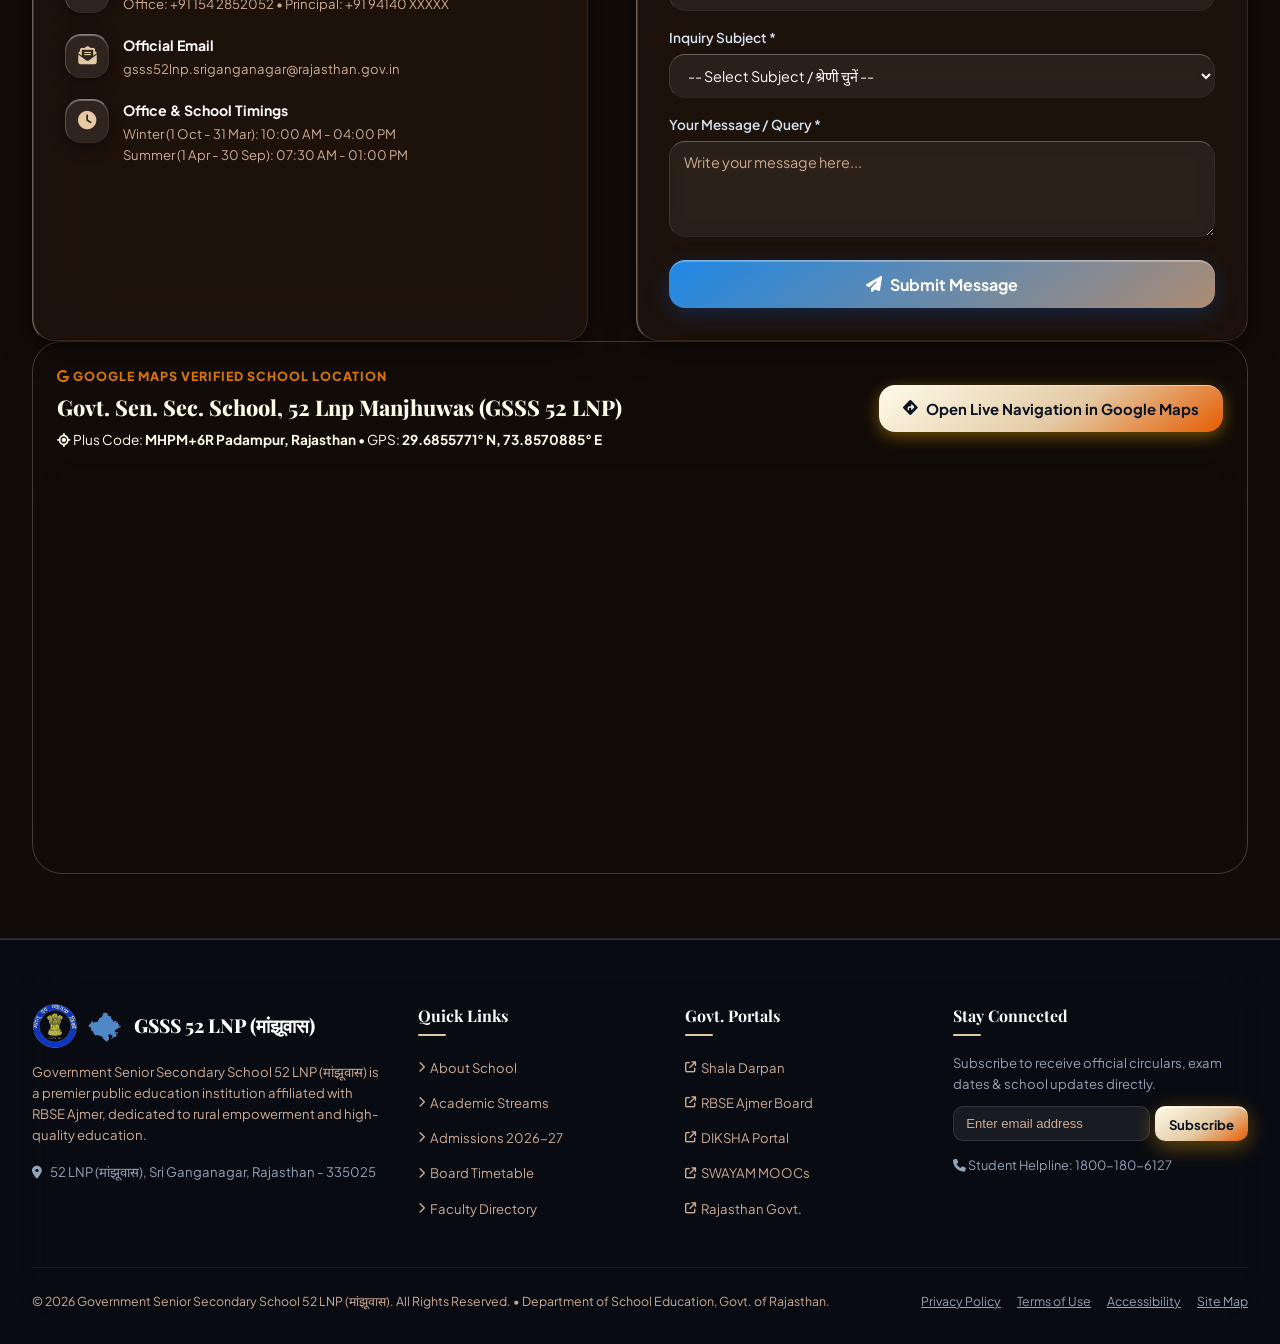
==== commit 1d26c543: "Remove 3D architectural model card from Hero section, giving full visual prominence to the Three.js " ====
--- a/index.html
+++ b/index.html
@@ -282,72 +282,38 @@
     </div>
 
     <div class="container">
-      <div class="hero-layout-grid">
-        <!-- Left Column: Content & Actions -->
-        <div class="hero-content">
-          <div class="hero-badge liquid-glass">
-            <img src="assets/rajasthan-map.png" alt="Rajasthan State" style="width: 18px; height: 18px; object-fit: contain; vertical-align: middle;">
-            <span data-i18n-en="RBSE Model Senior Secondary School • Sri Ganganagar" data-i18n-hi="आरबीएसई मान्यता प्राप्त उत्कृष्ट आदर्श विद्यालय • श्रीगंगानगर">RBSE Model Senior Secondary School • Sri Ganganagar</span>
-          </div>
-
-          <h2 class="hero-title" data-i18n-en="A Community That Shapes Future Leaders" data-i18n-hi="भविष्य के निर्माताओं और राष्ट्र नायकों का निर्माण">
-            A Community That Shapes Future Leaders
-          </h2>
-
-          <p class="hero-description" data-i18n-en="Empowering rural youth with modern science, agricultural research, ICT smart digital literacy, and time-tested academic excellence in 52 LNP (मांझूवास), Rajasthan." data-i18n-hi="ग्रामीण प्रतिभाओं को आधुनिक विज्ञान, कृषि अनुसंधान, आईसीटी डिजिटल तकनीक और उत्कृष्ट संस्कारों से सशक्त बनाने वाला अग्रणी राजकीय विद्यालय।">
-            Empowering rural youth with modern science, agricultural research, ICT smart digital literacy, and time-tested academic excellence in 52 LNP (मांझूवास), Rajasthan.
-          </p>
-
-          <div class="hero-cta-group">
-            <button class="btn btn-primary btn-lg open-admission-modal">
-              <i class="fa-solid fa-pencil"></i>
-              <span data-i18n-en="Apply Now (Session 2026-27)" data-i18n-hi="प्रवेश आवेदन 2026-27">Apply Now (Session 2026-27)</span>
-            </button>
-            <a href="#gallery" class="btn btn-secondary btn-lg">
-              <i class="fa-solid fa-vr-cardboard"></i>
-              <span data-i18n-en="Take a Virtual Tour" data-i18n-hi="परिसर भ्रमण">Take a Virtual Tour</span>
-            </a>
-            <a href="#notices" class="btn btn-secondary btn-lg">
-              <i class="fa-solid fa-file-pdf"></i>
-              <span data-i18n-en="Prospectus & Notices" data-i18n-hi="प्रॉस्पेक्टस व सूचनाएं">Prospectus & Notices</span>
-            </a>
-          </div>
-
-          <!-- Hero Stats Strip -->
-          <div class="stats-strip liquid-glass" id="statsContainer">
-            <!-- Dynamically populated via data.js -->
-          </div>
-        </div>
-
-        <!-- Right Column: 3D School Campus Architectural Model Showcase -->
-        <div class="hero-model-container">
-          <div class="hero-model-card" id="heroModelCard">
-            <div class="model-shine-layer"></div>
-            <div class="hero-model-tag">
-              <i class="fa-solid fa-cube" style="color: var(--brand-gold);"></i>
-              <span data-i18n-en="3D Interactive Campus" data-i18n-hi="3D स्कूल मॉडल">3D Interactive Campus</span>
-            </div>
-            <img 
-              src="assets/images/campus/school-3d-model.jpg" 
-              alt="GSSS 52 LNP Campus Architectural 3D Model" 
-              class="hero-model-img"
-              id="heroModelImg"
-            >
-            <div class="hero-model-badge">
-              <div style="display: flex; align-items: center; gap: 10px;">
-                <div style="width: 36px; height: 36px; border-radius: 10px; background: rgba(227,202,165,0.18); border: 1px solid rgba(227,202,165,0.4); display: flex; align-items: center; justify-content: center;">
-                  <i class="fa-solid fa-school" style="color: var(--brand-gold); font-size: 1rem;"></i>
-                </div>
-                <div>
-                  <div style="font-weight: 800; font-size: 0.86rem; color: #FFFBE9;" data-i18n-en="Architectural Campus Model" data-i18n-hi="विद्यालय भवन मॉडल">Architectural Campus Model</div>
-                  <div style="font-size: 0.72rem; color: var(--brand-sky);" data-i18n-en="GSSS 52 LNP (मांझूवास) • 360° View" data-i18n-hi="रा.उ.मा.वि. 52 एलएनपी (मांझूवास)">GSSS 52 LNP (मांझूवास) • 360° View</div>
-                </div>
-              </div>
-              <span style="font-size: 0.72rem; padding: 4px 10px; border-radius: 9999px; background: rgba(227,202,165,0.22); border: 1px solid rgba(227,202,165,0.45); color: var(--brand-gold); font-weight: 700;">
-                <i class="fa-solid fa-hand-pointer me-1"></i> Tilt & Explore
-              </span>
-            </div>
-          </div>
+      <div class="hero-content" style="max-width: 820px; position: relative; z-index: 10;">
+        <div class="hero-badge liquid-glass">
+          <img src="assets/rajasthan-map.png" alt="Rajasthan State" style="width: 18px; height: 18px; object-fit: contain; vertical-align: middle;">
+          <span data-i18n-en="RBSE Model Senior Secondary School • Sri Ganganagar" data-i18n-hi="आरबीएसई मान्यता प्राप्त उत्कृष्ट आदर्श विद्यालय • श्रीगंगानगर">RBSE Model Senior Secondary School • Sri Ganganagar</span>
+        </div>
+
+        <h2 class="hero-title" data-i18n-en="A Community That Shapes Future Leaders" data-i18n-hi="भविष्य के निर्माताओं और राष्ट्र नायकों का निर्माण">
+          A Community That Shapes Future Leaders
+        </h2>
+
+        <p class="hero-description" data-i18n-en="Empowering rural youth with modern science, agricultural research, ICT smart digital literacy, and time-tested academic excellence in 52 LNP (मांझूवास), Rajasthan." data-i18n-hi="ग्रामीण प्रतिभाओं को आधुनिक विज्ञान, कृषि अनुसंधान, आईसीटी डिजिटल तकनीक और उत्कृष्ट संस्कारों से सशक्त बनाने वाला अग्रणी राजकीय विद्यालय।">
+          Empowering rural youth with modern science, agricultural research, ICT smart digital literacy, and time-tested academic excellence in 52 LNP (मांझूवास), Rajasthan.
+        </p>
+
+        <div class="hero-cta-group">
+          <button class="btn btn-primary btn-lg open-admission-modal">
+            <i class="fa-solid fa-pencil"></i>
+            <span data-i18n-en="Apply Now (Session 2026-27)" data-i18n-hi="प्रवेश आवेदन 2026-27">Apply Now (Session 2026-27)</span>
+          </button>
+          <a href="#gallery" class="btn btn-secondary btn-lg">
+            <i class="fa-solid fa-vr-cardboard"></i>
+            <span data-i18n-en="Take a Virtual Tour" data-i18n-hi="परिसर भ्रमण">Take a Virtual Tour</span>
+          </a>
+          <a href="#notices" class="btn btn-secondary btn-lg">
+            <i class="fa-solid fa-file-pdf"></i>
+            <span data-i18n-en="Prospectus & Notices" data-i18n-hi="प्रॉस्पेक्टस व सूचनाएं">Prospectus & Notices</span>
+          </a>
+        </div>
+
+        <!-- Hero Stats Strip -->
+        <div class="stats-strip liquid-glass" id="statsContainer">
+          <!-- Dynamically populated via data.js -->
         </div>
       </div>
     </div>
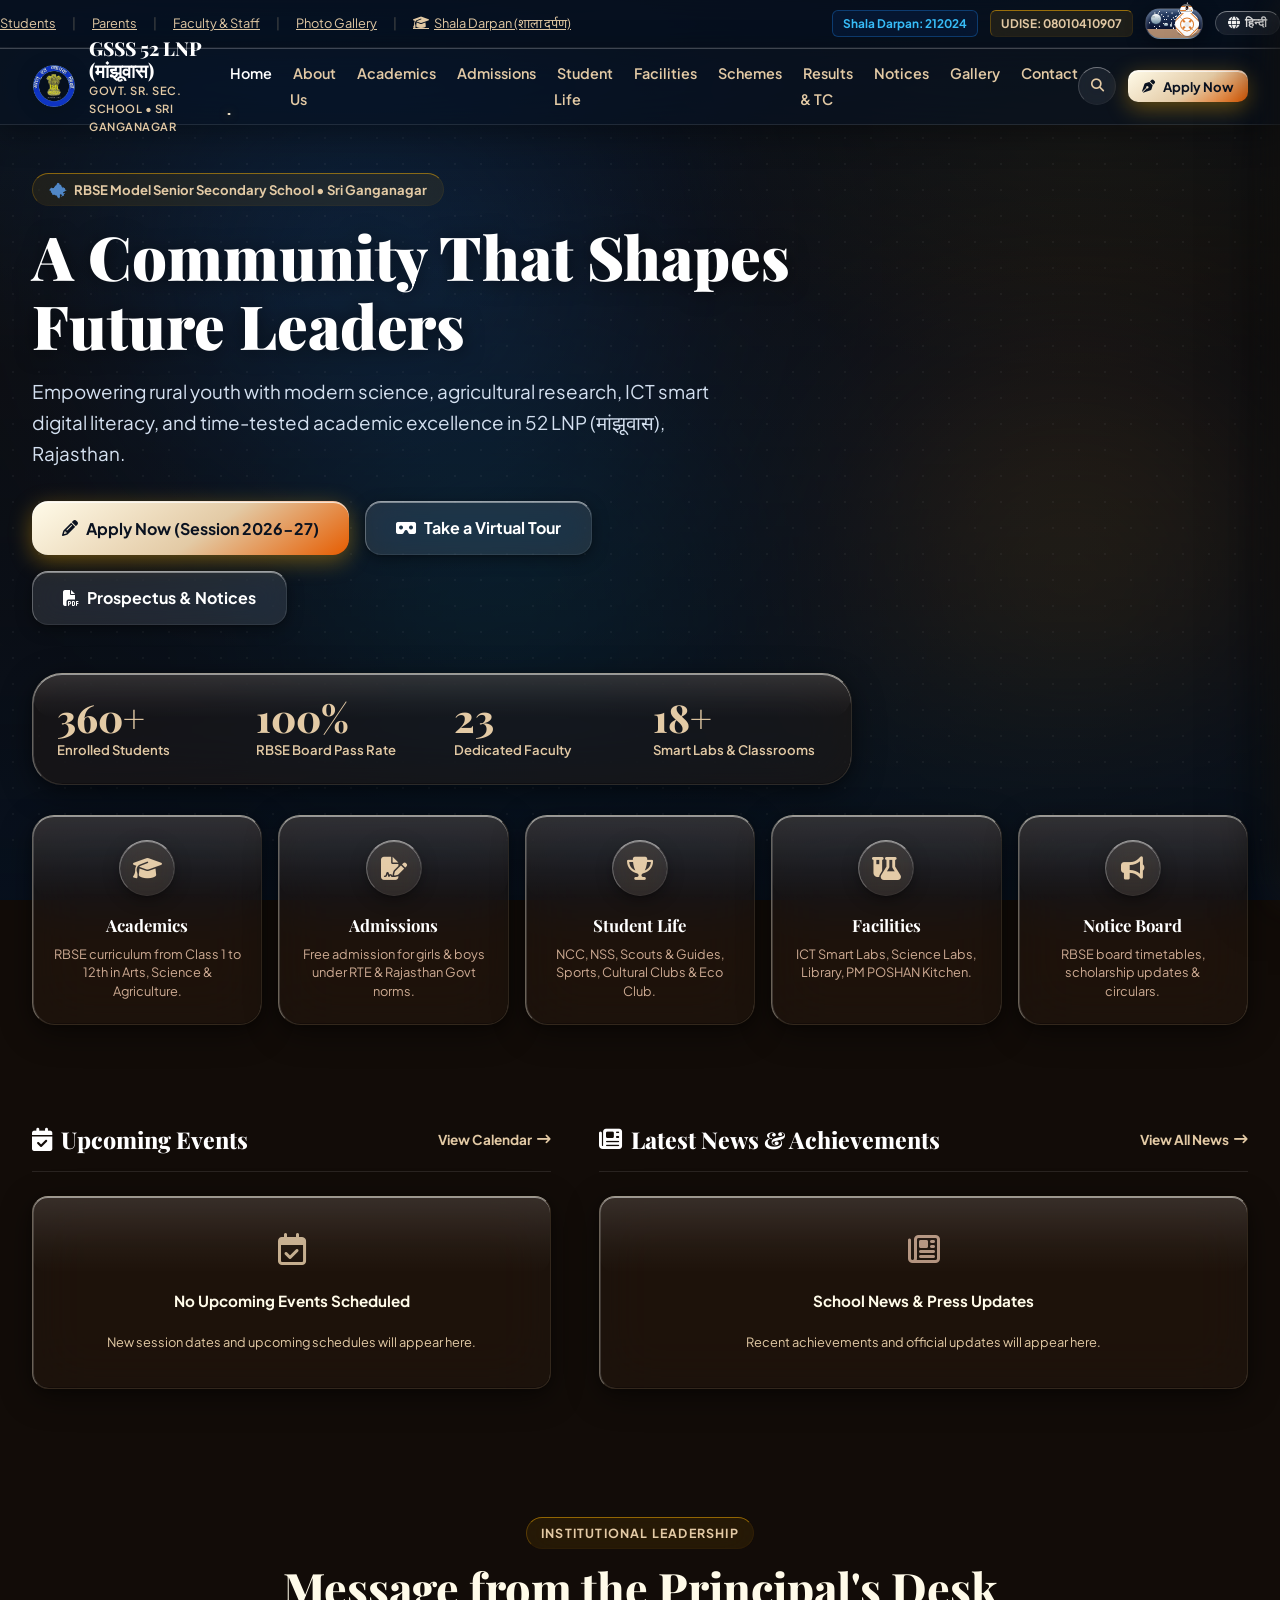
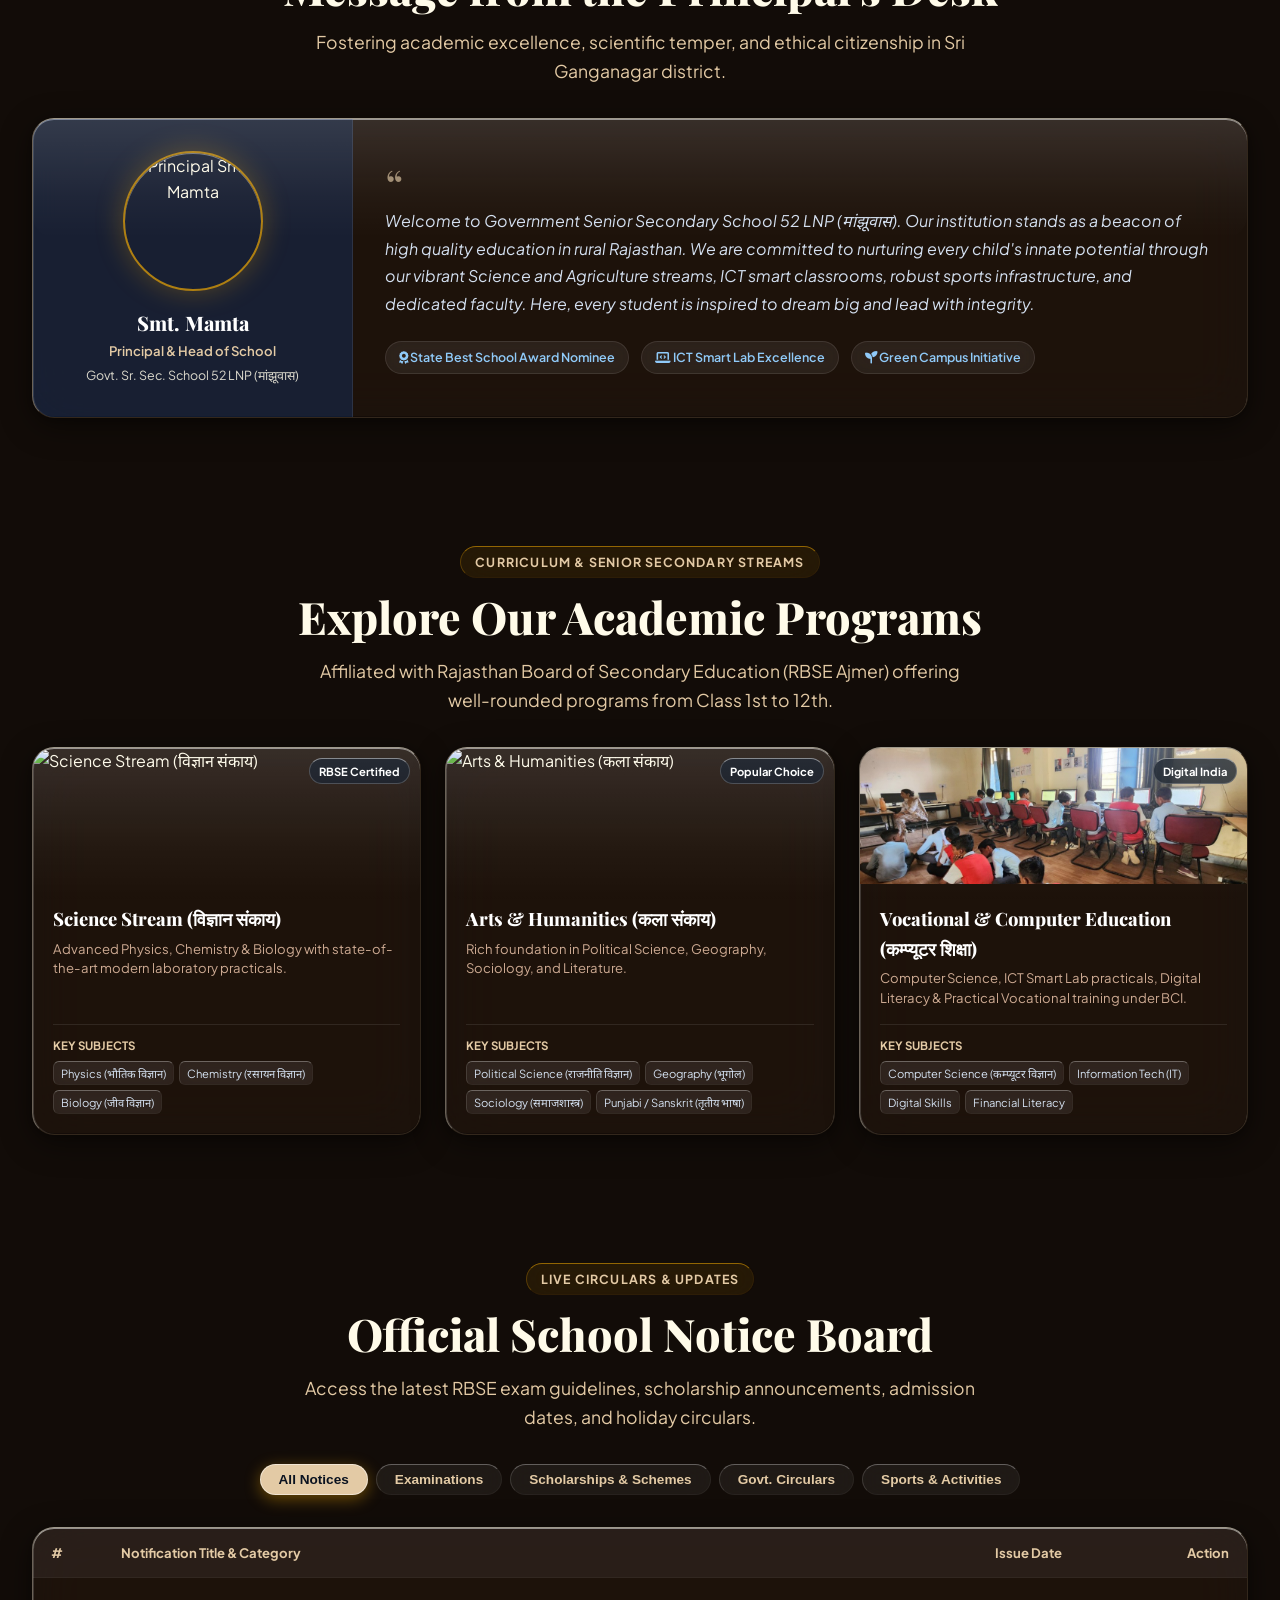
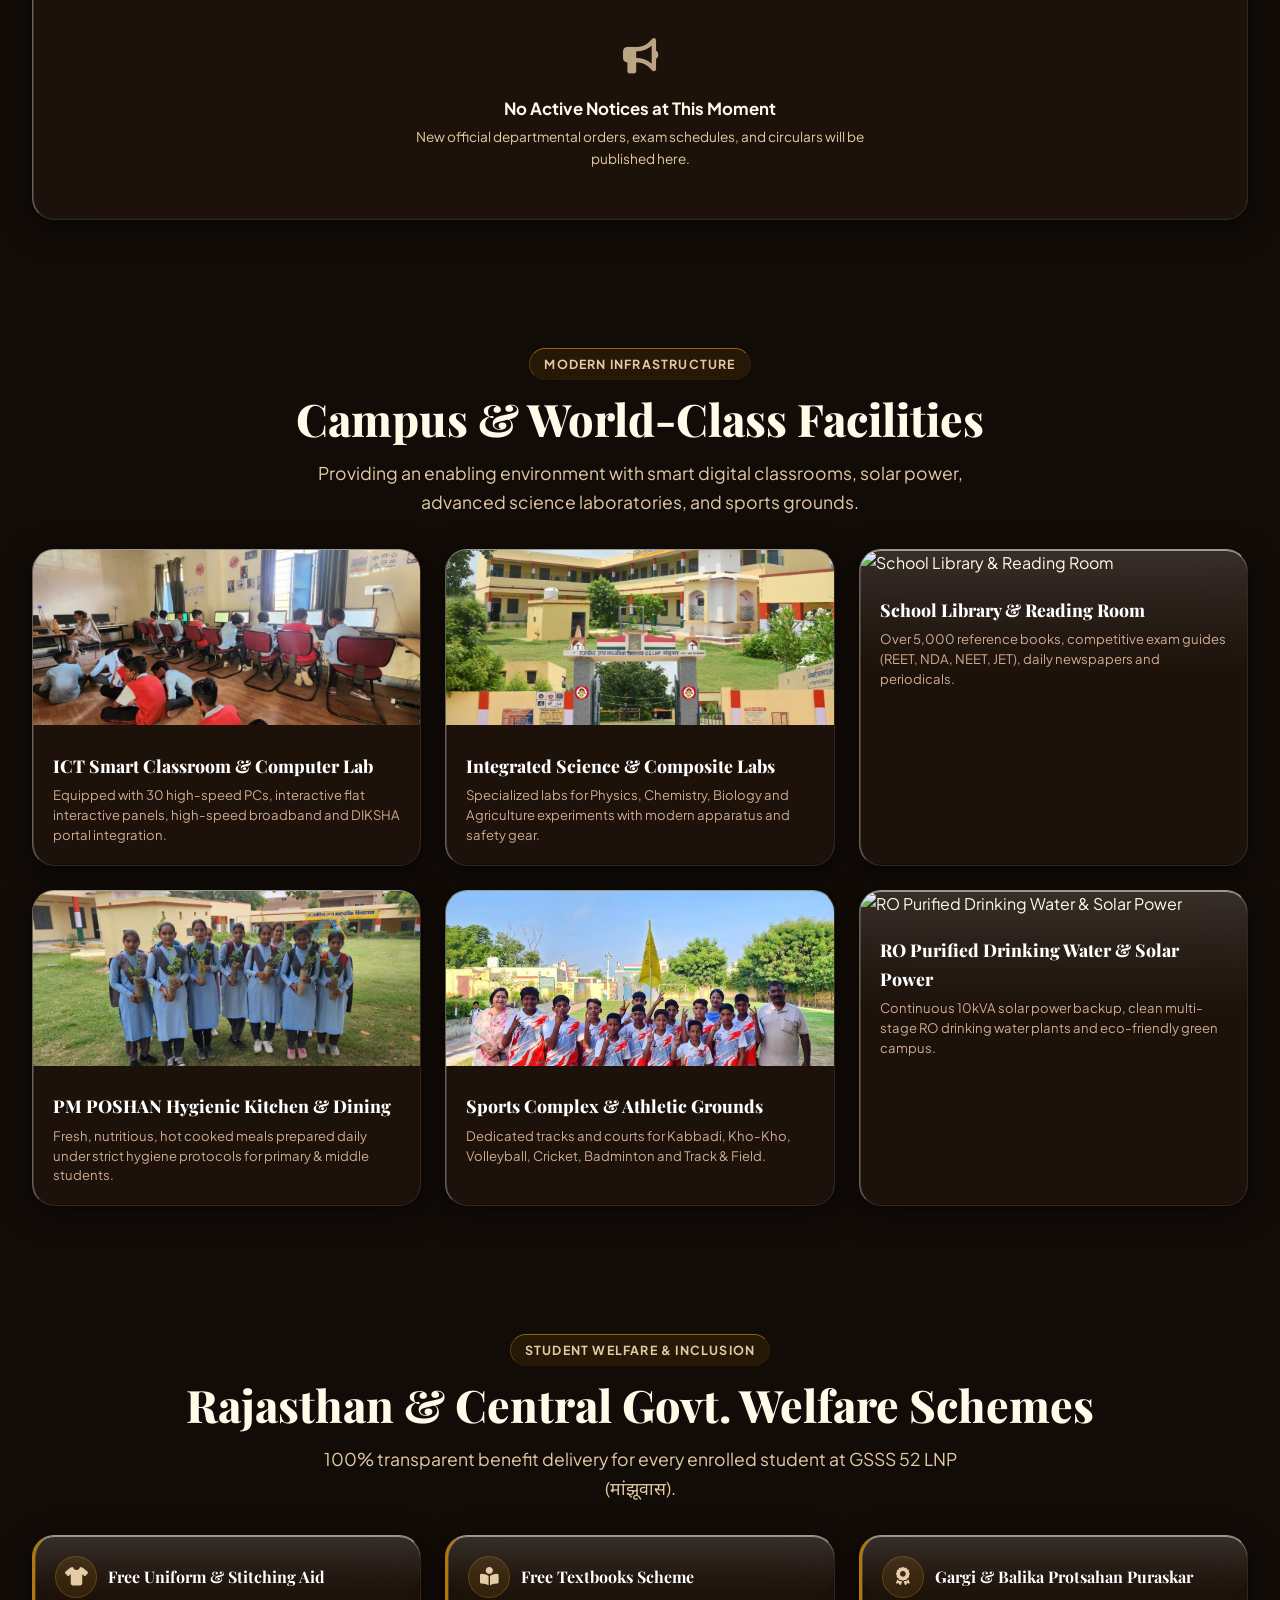
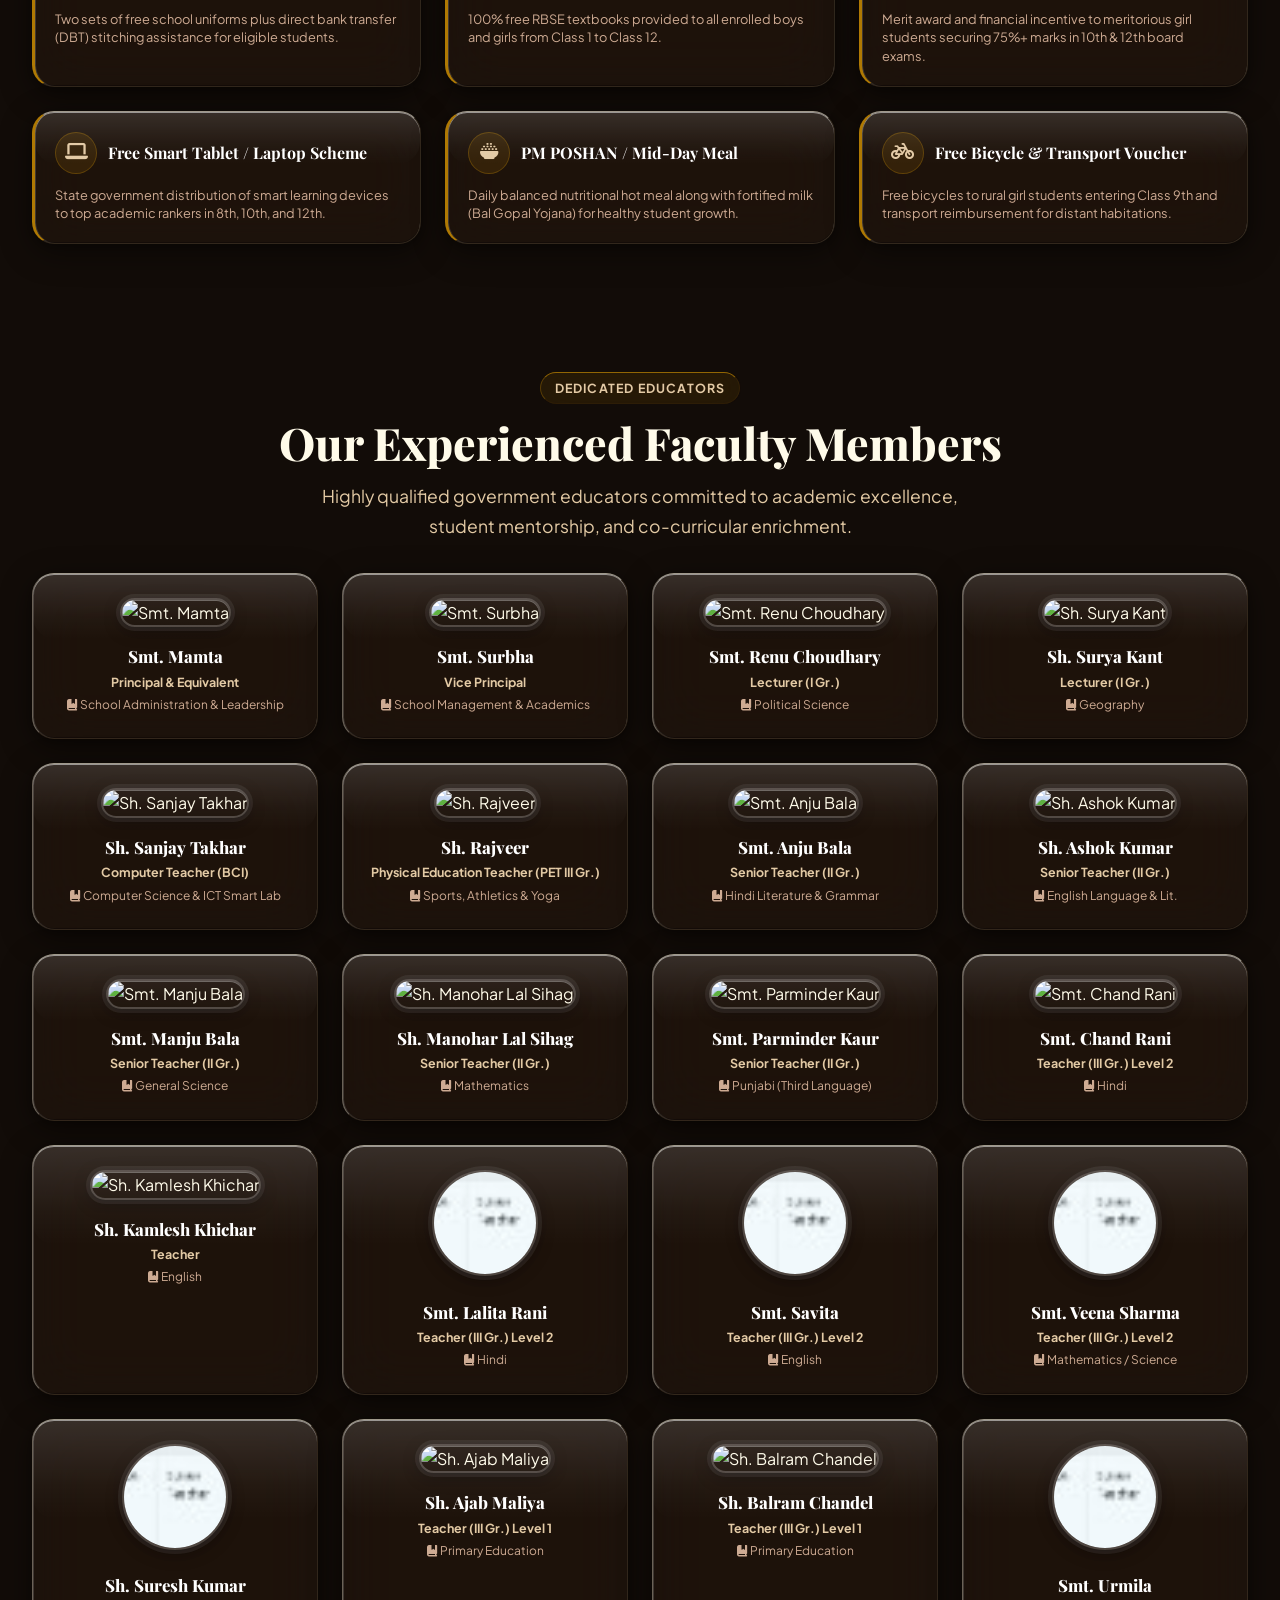
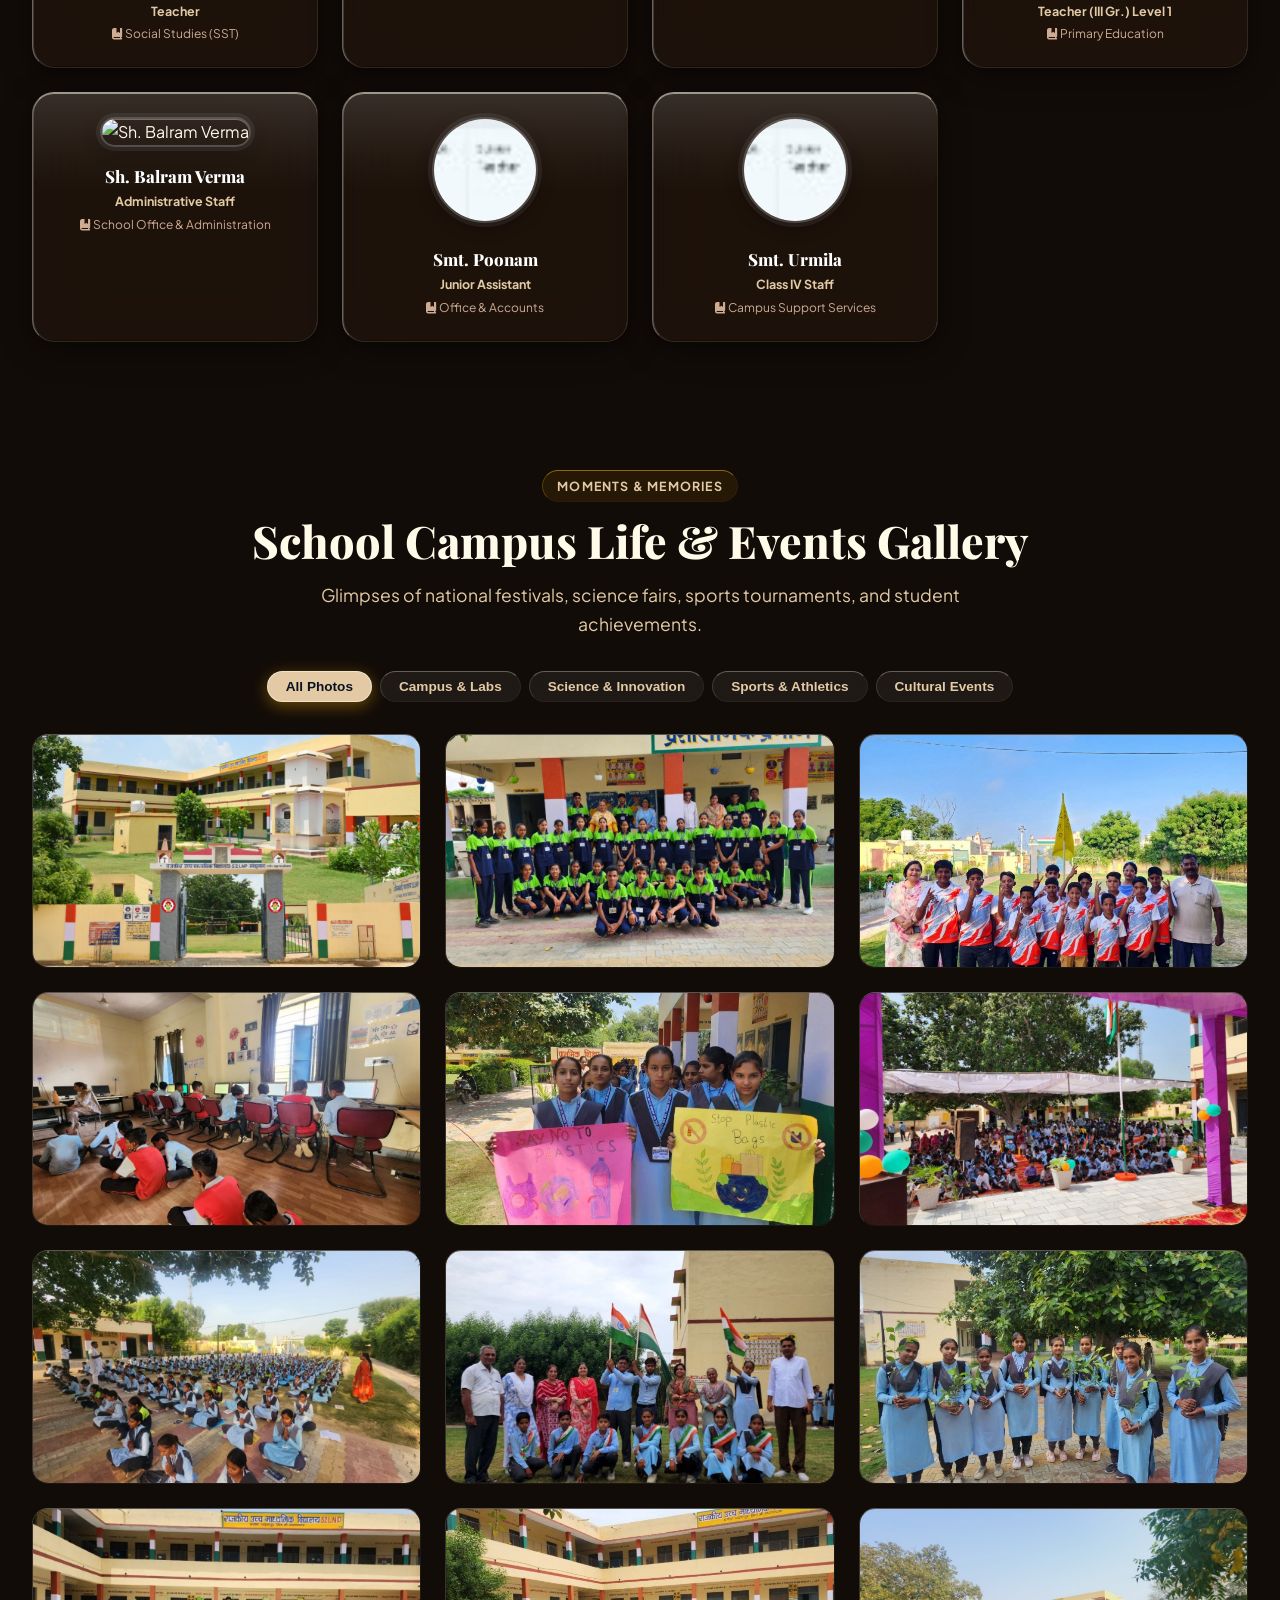
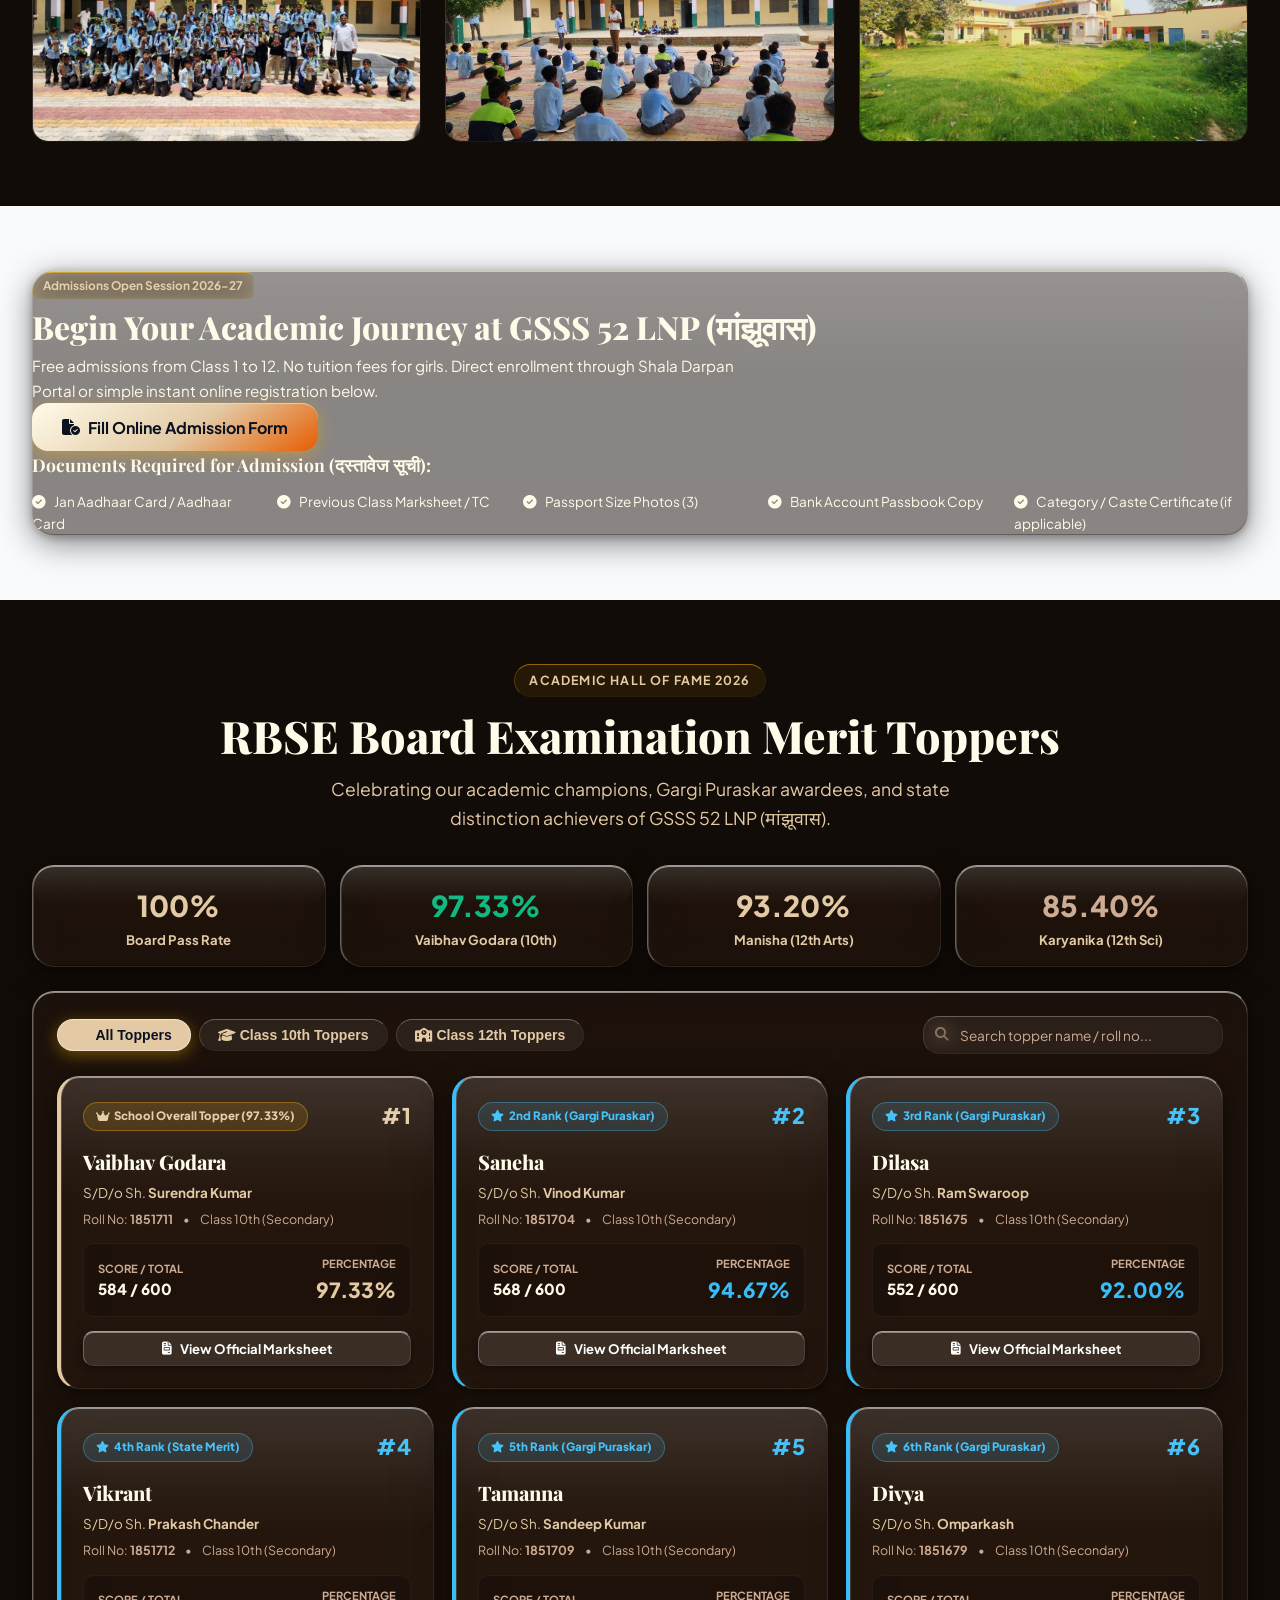
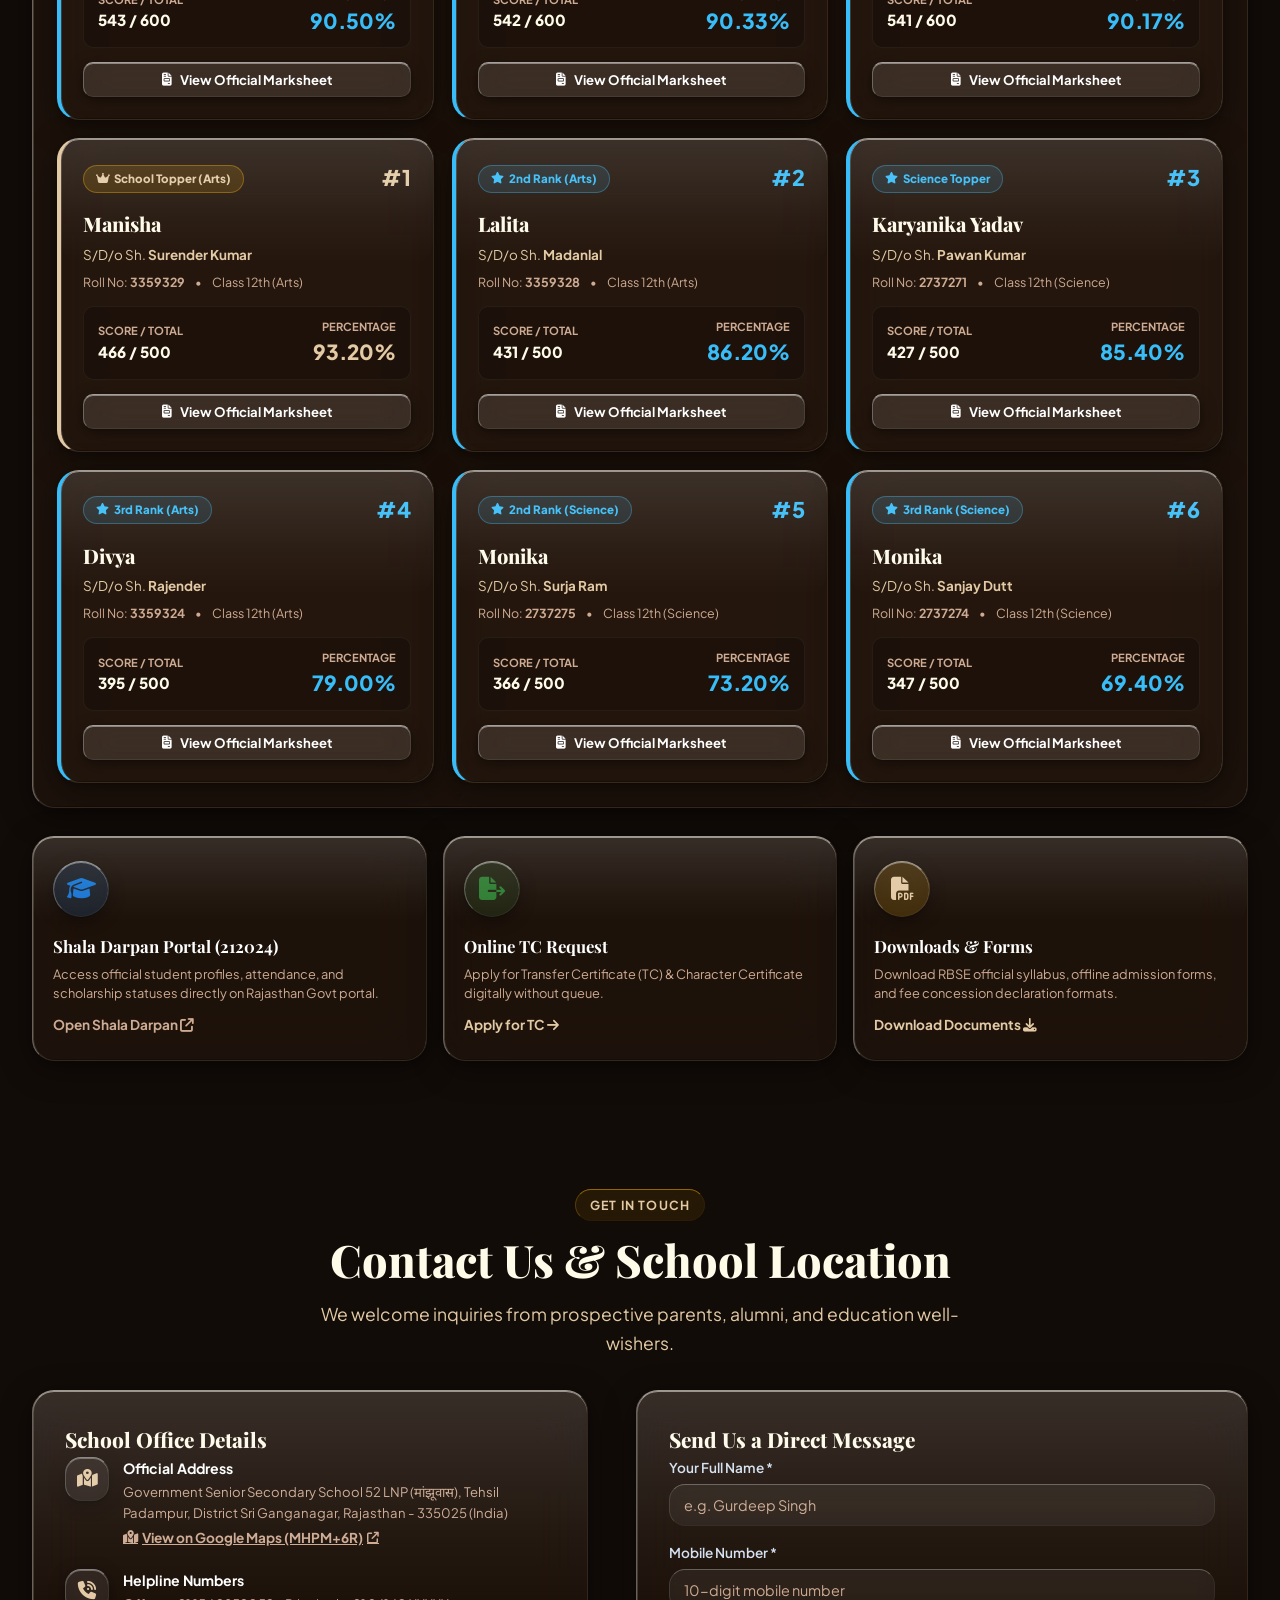
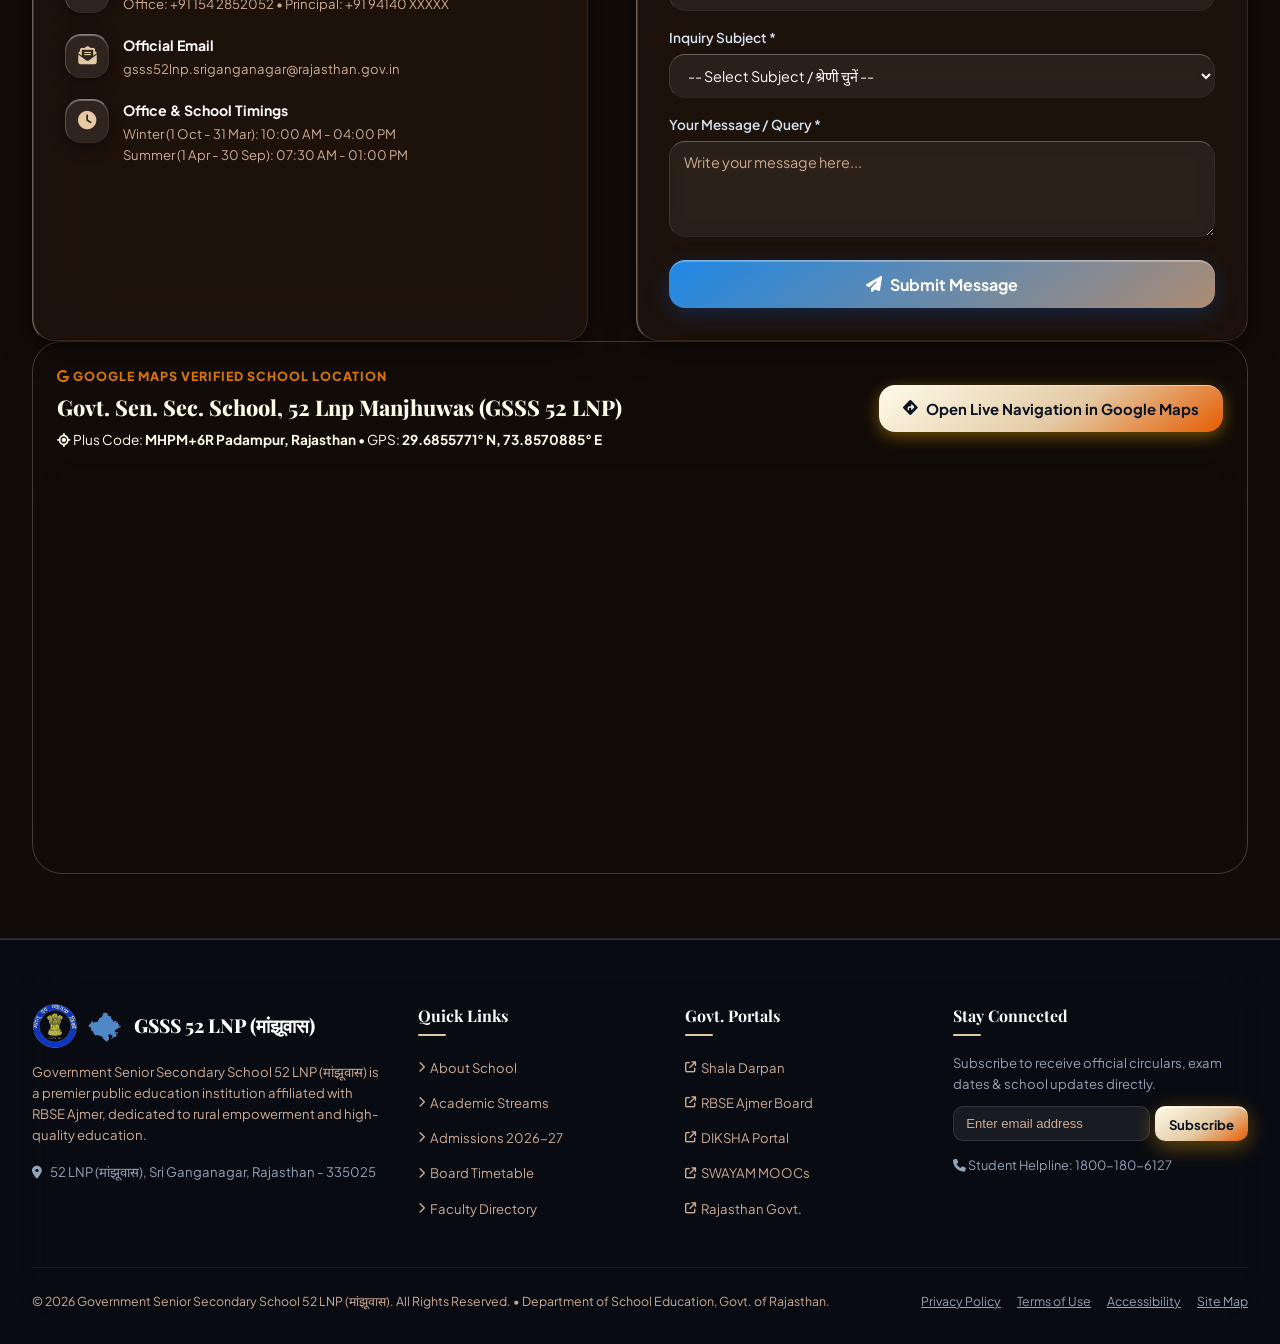
==== commit f9ec2380: "Integrate cinematic looping video background with custom 0.5s fade-in/fade-out requestAnimationFrame" ====
--- a/index.html
+++ b/index.html
@@ -33,6 +33,22 @@
     <div class="orb orb-primary"></div>
     <div class="orb orb-gold"></div>
     <div class="orb orb-emerald"></div>
+  </div>
+
+    <!-- =========================================================================
+       CINEMATIC LOOPING VIDEO BACKGROUND (Smooth 0.5s In/Out Loop Physics)
+       ========================================================================= -->
+  <div class="cinematic-video-bg-container" id="cinematicVideoContainer">
+    <video
+      id="bgCinematicVideo"
+      src="https://d8j0ntlcm91z4.cloudfront.net/user_38xzZboKViGWJOttwIXH07lWA1P/hf_20260328_083109_283f3553-e28f-428b-a723-d639c617eb2b.mp4"
+      muted
+      playsinline
+      autoplay
+      preload="auto"
+      class="cinematic-video"
+    ></video>
+    <div class="cinematic-video-gradient-overlay"></div>
   </div>
 
   <!-- =========================================================================
--- a/css/styles.css
+++ b/css/styles.css
@@ -2597,3 +2597,34 @@
   display: block;
   pointer-events: none;
 }
+
+/* ── CINEMATIC LOOPING VIDEO BACKGROUND ─────────────────────────────────── */
+.cinematic-video-bg-container {
+  position: fixed;
+  inset: 0;
+  width: 100vw;
+  height: 100vh;
+  z-index: 0;
+  pointer-events: none;
+  overflow: hidden;
+}
+
+.cinematic-video {
+  width: 100%;
+  height: 100%;
+  object-fit: cover;
+  object-position: center;
+  opacity: 0;
+  transition: opacity 0.08s linear;
+}
+
+.cinematic-video-gradient-overlay {
+  position: absolute;
+  inset: 0;
+  background: linear-gradient(180deg, rgba(7, 17, 31, 0.75) 0%, rgba(7, 17, 31, 0.4) 30%, rgba(7, 17, 31, 0.65) 70%, rgba(7, 17, 31, 0.95) 100%);
+  pointer-events: none;
+}
+
+[data-theme="light"] .cinematic-video-gradient-overlay {
+  background: linear-gradient(180deg, rgba(255, 251, 233, 0.82) 0%, rgba(255, 251, 233, 0.45) 30%, rgba(255, 251, 233, 0.65) 70%, rgba(255, 251, 233, 0.95) 100%);
+}
